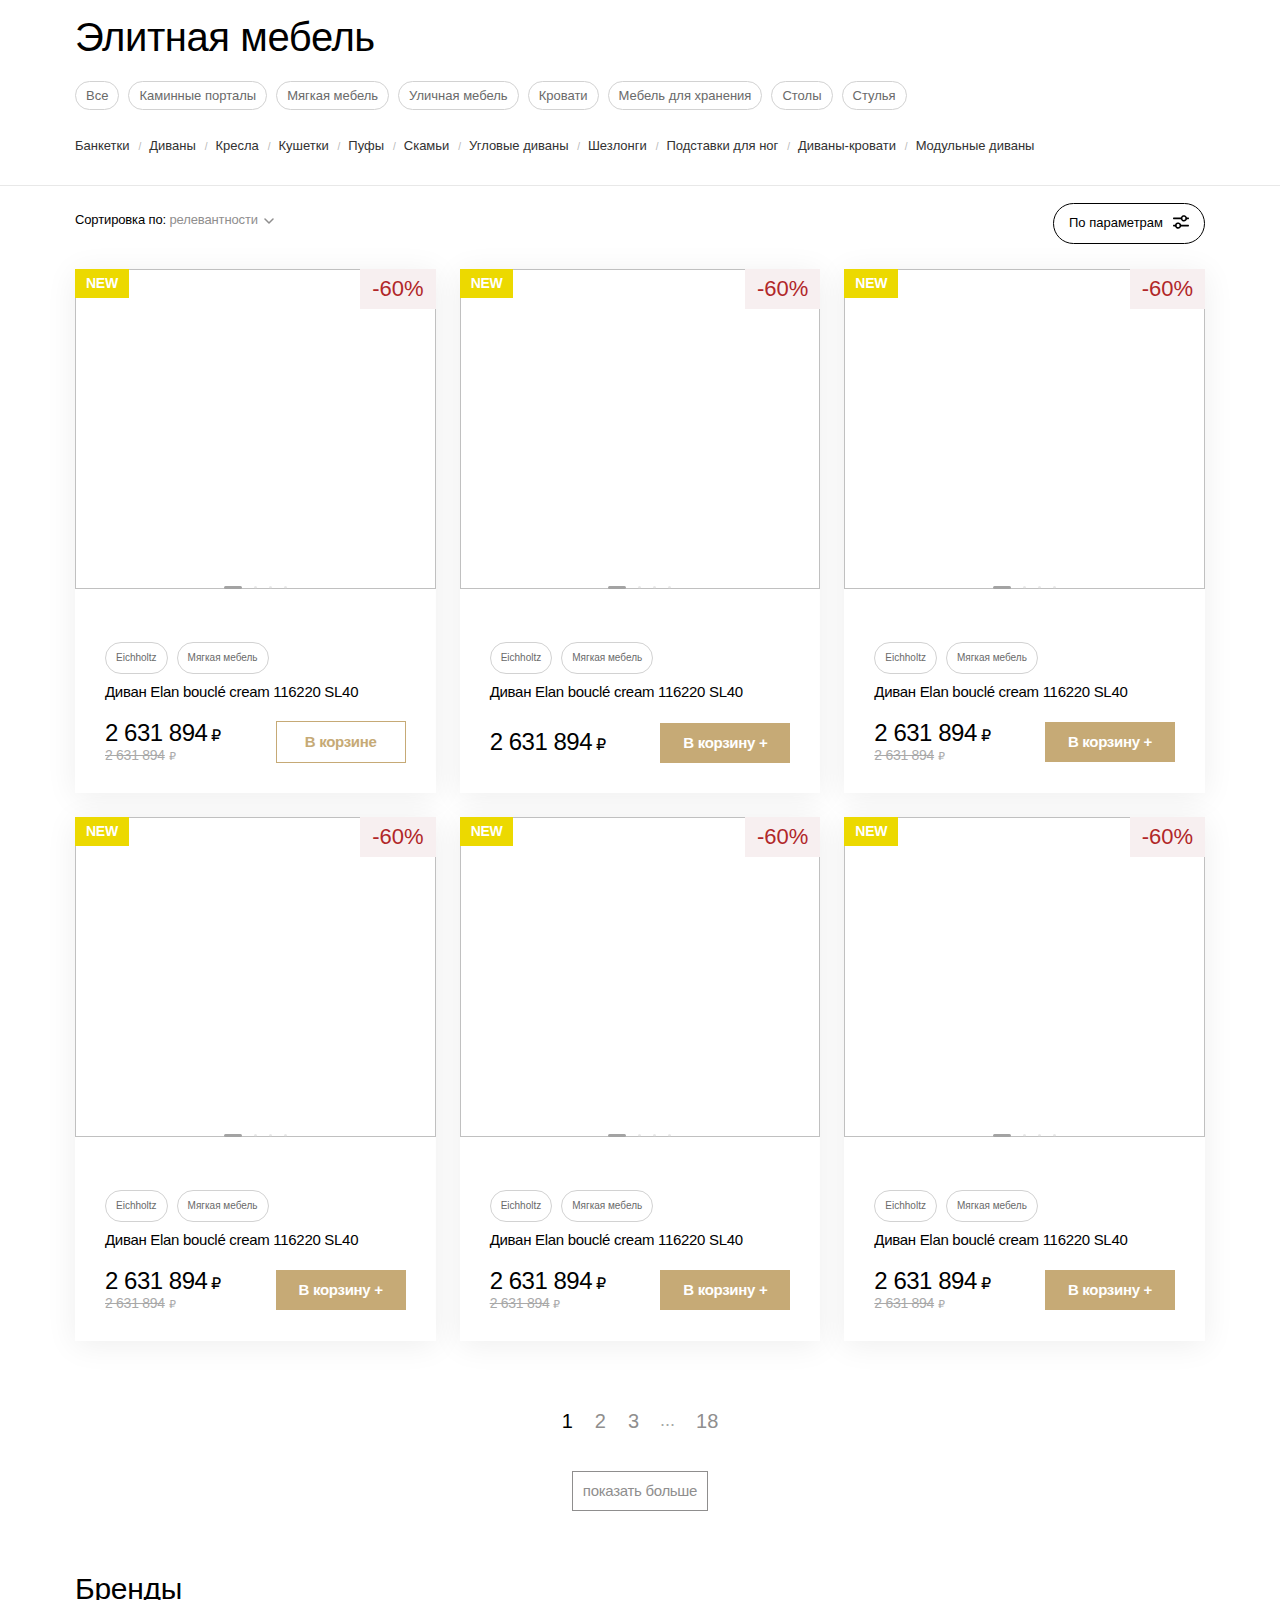
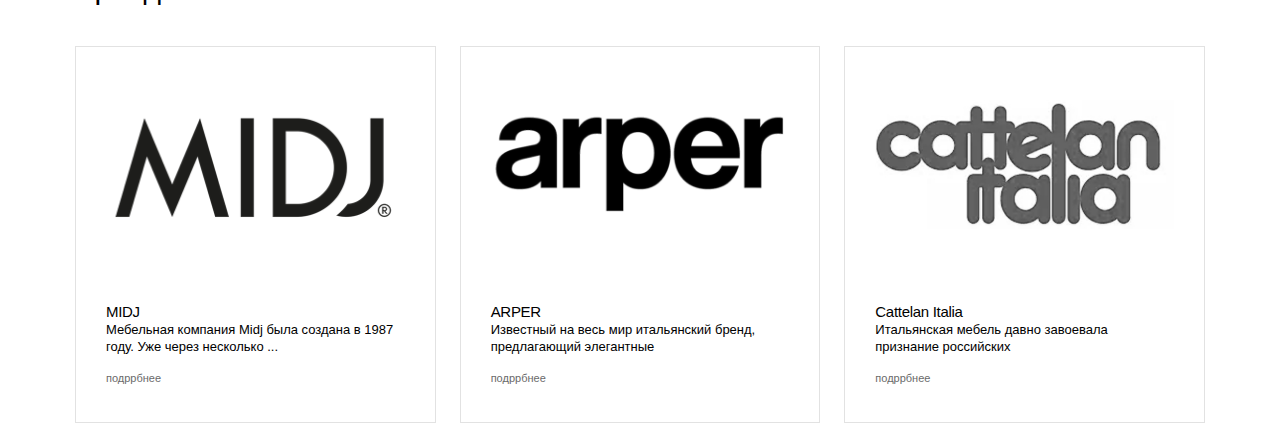
==== catalog-inner.html @ 53ac5122 "fix" ====
<!DOCTYPE html>
<html lang="en">
<head>
	<meta charset="UTF-8">
	<meta name="viewport" content="width=device-width, initial-scale=1.0">
	<title>Product Card</title>
	<link rel="stylesheet" href="realCatalog.css">
	<link rel="stylesheet" href="./components/product-grid/product-grid.css">
	<link rel="stylesheet" href="./components/product-card/product-card.css">
	<link rel="stylesheet" href="./components/banner-stock/banner-stock.css">
	<link rel="stylesheet" href="./components/catalog-list/catalog-list.css">
	<link rel="stylesheet" href="./components/banner-kitchen/banner-kitchen.css">
	<link rel="stylesheet" href="./components/pagenavigation/pagenavigation.css">
	<link rel="stylesheet" href="./components/brands/brands.css">
	<link rel="stylesheet" href="./components/search.title/main/style.css">
</head>
<body>
	<div class="wrapper">
		<div class="container">


			<div class="products-wrap">
				<div class="products-wrap__filter">
					<div class="products-wrap__filter-overlay"></div>
					<div class="products-wrap__filter-popup">
						<button class="products-wrap__filter-close" type="button">
							<svg>
								<use href="img/sprite.svg#close"></use>
							</svg>
						</button>
						<div class="bx-sidebar-block">
							<div class="bx-filter bx-blue ">
								<div class="bx-filter-section container-fluid">
									<div class="row">
										<div class="col-lg-12 bx-filter-title">Подбор параметров</div>
										
									</div>
									<form name="_form" action="/test_catalog/zerkala/" method="get" class="smartfilter">
										<div class="row">
											<div class="col-lg-12 bx-filter-parameters-box bx-active">
												<span class="bx-filter-container-modef"></span>
												<div class="bx-filter-parameters-box-title"
													onclick="smartFilter.hideFilterProps(this)"><span>Базовая цена <i
															data-role="prop_angle" class="fa fa-angle-down"></i></span>
												</div>
												<div class="bx-filter-block" data-role="bx_filter_block">
													<div class="row bx-filter-parameters-box-container">
														<div
															class="col-xs-6 bx-filter-parameters-box-container-block bx-left">
															<i class="bx-ft-sub">От</i>
															<div class="bx-filter-input-container">
																<input class="min-price" type="text"
																	name="seoFilter_P1_MIN" id="seoFilter_P1_MIN"
																	value="" placeholder=" " size="5"
																	onkeyup="smartFilter.keyup(this)" />
															</div>
														</div>
														<div
															class="col-xs-6 bx-filter-parameters-box-container-block bx-right">
															<i class="bx-ft-sub">До</i>
															<div class="bx-filter-input-container">
																<input class="max-price" type="text"
																	name="seoFilter_P1_MAX" id="seoFilter_P1_MAX"
																	value="" size="5" placeholder=" "
																	onkeyup="smartFilter.keyup(this)" />
															</div>
														</div>

														<div
															class="col-xs-10 col-xs-offset-1 bx-ui-slider-track-container">
															<div class="bx-ui-slider-track"
																id="drag_track_c4ca4238a0b923820dcc509a6f75849b">
																<div class="bx-ui-slider-part p1"><span>0</span></div>
																<div class="bx-ui-slider-part p2"><span>157
																		586.25</span></div>
																<div class="bx-ui-slider-part p3"><span>315
																		172.50</span></div>
																<div class="bx-ui-slider-part p4"><span>472
																		758.75</span></div>
																<div class="bx-ui-slider-part p5"><span>630 345</span>
																</div>

																<div class="bx-ui-slider-pricebar-vd"
																	style="left: 0;right: 0;"
																	id="colorUnavailableActive_c4ca4238a0b923820dcc509a6f75849b">
																</div>
																<div class="bx-ui-slider-pricebar-vn"
																	style="left: 0;right: 0;"
																	id="colorAvailableInactive_c4ca4238a0b923820dcc509a6f75849b">
																</div>
																<div class="bx-ui-slider-pricebar-v"
																	style="left: 0;right: 0;"
																	id="colorAvailableActive_c4ca4238a0b923820dcc509a6f75849b">
																</div>
																<div class="bx-ui-slider-range"
																	id="drag_tracker_c4ca4238a0b923820dcc509a6f75849b"
																	style="left: 0%; right: 0%;">
																	<a class="bx-ui-slider-handle left" style="left:0;"
																		href="javascript:void(0)"
																		id="left_slider_c4ca4238a0b923820dcc509a6f75849b"></a>
																	<a class="bx-ui-slider-handle right"
																		style="right:0;" href="javascript:void(0)"
																		id="right_slider_c4ca4238a0b923820dcc509a6f75849b"></a>
																</div>
															</div>
														</div>
													</div>
												</div>
											</div>
											<div class="col-lg-12 bx-filter-parameters-box bx-active">
												<span class="bx-filter-container-modef"></span>
												<div class="bx-filter-parameters-box-title"
													onclick="smartFilter.hideFilterProps(this)">
													<span class="bx-filter-parameters-box-hint">Бренд <i
															data-role="prop_angle" class="fa fa-angle-up"></i>
													</span>
												</div>

												<div class="bx-filter-block" data-role="bx_filter_block">
													<div class="row bx-filter-parameters-box-container">
														<div class="col-xs-12">
															<div class="checkbox">
																<label data-role="label_seoFilter_235_3485451620"
																	class="bx-filter-param-label "
																	for="seoFilter_235_3485451620">
																	<span class="bx-filter-input-checkbox">
																		<input type="checkbox" value="Y"
																			name="seoFilter_235_3485451620"
																			id="seoFilter_235_3485451620"
																			onclick="smartFilter.click(this)" />
																		<span class="bx-filter-param-text"
																			title="Eichholtz">Eichholtz&nbsp;(<span
																				data-role="count_seoFilter_235_3485451620">315</span>)</span>
																	</span>
																</label>
															</div>
															<div class="checkbox">
																<label data-role="label_seoFilter_235_3303244377"
																	class="bx-filter-param-label "
																	for="seoFilter_235_3303244377">
																	<span class="bx-filter-input-checkbox">
																		<input type="checkbox" value="Y"
																			name="seoFilter_235_3303244377"
																			id="seoFilter_235_3303244377"
																			onclick="smartFilter.click(this)" />
																		<span class="bx-filter-param-text"
																			title="Porada">Porada&nbsp;(<span
																				data-role="count_seoFilter_235_3303244377">16</span>)</span>
																	</span>
																</label>
															</div>
															<div class="checkbox">
																<label data-role="label_seoFilter_235_481758590"
																	class="bx-filter-param-label "
																	for="seoFilter_235_481758590">
																	<span class="bx-filter-input-checkbox">
																		<input type="checkbox" value="Y"
																			name="seoFilter_235_481758590"
																			id="seoFilter_235_481758590"
																			onclick="smartFilter.click(this)" />
																		<span class="bx-filter-param-text"
																			title="Zuiver">Zuiver&nbsp;(<span
																				data-role="count_seoFilter_235_481758590">6</span>)</span>
																	</span>
																</label>
															</div>
															<div class="checkbox">
																<label data-role="label_seoFilter_235_158553794"
																	class="bx-filter-param-label "
																	for="seoFilter_235_158553794">
																	<span class="bx-filter-input-checkbox">
																		<input type="checkbox" value="Y"
																			name="seoFilter_235_158553794"
																			id="seoFilter_235_158553794"
																			onclick="smartFilter.click(this)" />
																		<span class="bx-filter-param-text"
																			title="Riviera Maison">Riviera
																			Maison&nbsp;(<span
																				data-role="count_seoFilter_235_158553794">32</span>)</span>
																	</span>
																</label>
															</div>
															<div class="checkbox">
																<label data-role="label_seoFilter_235_1400526515"
																	class="bx-filter-param-label "
																	for="seoFilter_235_1400526515">
																	<span class="bx-filter-input-checkbox">
																		<input type="checkbox" value="Y"
																			name="seoFilter_235_1400526515"
																			id="seoFilter_235_1400526515"
																			onclick="smartFilter.click(this)" />
																		<span class="bx-filter-param-text"
																			title="Bolzan Letti">Bolzan
																			Letti&nbsp;(<span
																				data-role="count_seoFilter_235_1400526515">1</span>)</span>
																	</span>
																</label>
															</div>
															<div class="checkbox">
																<label data-role="label_seoFilter_235_1885437946"
																	class="bx-filter-param-label "
																	for="seoFilter_235_1885437946">
																	<span class="bx-filter-input-checkbox">
																		<input type="checkbox" value="Y"
																			name="seoFilter_235_1885437946"
																			id="seoFilter_235_1885437946"
																			onclick="smartFilter.click(this)" />
																		<span class="bx-filter-param-text"
																			title="Casamilano">Casamilano&nbsp;(<span
																				data-role="count_seoFilter_235_1885437946">7</span>)</span>
																	</span>
																</label>
															</div>
															<div class="checkbox">
																<label data-role="label_seoFilter_235_2798518442"
																	class="bx-filter-param-label "
																	for="seoFilter_235_2798518442">
																	<span class="bx-filter-input-checkbox">
																		<input type="checkbox" value="Y"
																			name="seoFilter_235_2798518442"
																			id="seoFilter_235_2798518442"
																			onclick="smartFilter.click(this)" />
																		<span class="bx-filter-param-text"
																			title="Dutchbone">Dutchbone&nbsp;(<span
																				data-role="count_seoFilter_235_2798518442">17</span>)</span>
																	</span>
																</label>
															</div>
															<div class="checkbox">
																<label data-role="label_seoFilter_235_2272538519"
																	class="bx-filter-param-label "
																	for="seoFilter_235_2272538519">
																	<span class="bx-filter-input-checkbox">
																		<input type="checkbox" value="Y"
																			name="seoFilter_235_2272538519"
																			id="seoFilter_235_2272538519"
																			onclick="smartFilter.click(this)" />
																		<span class="bx-filter-param-text"
																			title="Capital">Capital&nbsp;(<span
																				data-role="count_seoFilter_235_2272538519">10</span>)</span>
																	</span>
																</label>
															</div>
															<div class="checkbox">
																<label data-role="label_seoFilter_235_2619973775"
																	class="bx-filter-param-label "
																	for="seoFilter_235_2619973775">
																	<span class="bx-filter-input-checkbox">
																		<input type="checkbox" value="Y"
																			name="seoFilter_235_2619973775"
																			id="seoFilter_235_2619973775"
																			onclick="smartFilter.click(this)" />
																		<span class="bx-filter-param-text"
																			title="Arteriors Home">Arteriors
																			Home&nbsp;(<span
																				data-role="count_seoFilter_235_2619973775">53</span>)</span>
																	</span>
																</label>
															</div>
															<div class="checkbox">
																<label data-role="label_seoFilter_235_2722915834"
																	class="bx-filter-param-label "
																	for="seoFilter_235_2722915834">
																	<span class="bx-filter-input-checkbox">
																		<input type="checkbox" value="Y"
																			name="seoFilter_235_2722915834"
																			id="seoFilter_235_2722915834"
																			onclick="smartFilter.click(this)" />
																		<span class="bx-filter-param-text"
																			title="Provasi">Provasi&nbsp;(<span
																				data-role="count_seoFilter_235_2722915834">13</span>)</span>
																	</span>
																</label>
															</div>
															<div class="checkbox">
																<label data-role="label_seoFilter_235_3018109647"
																	class="bx-filter-param-label "
																	for="seoFilter_235_3018109647">
																	<span class="bx-filter-input-checkbox">
																		<input type="checkbox" value="Y"
																			name="seoFilter_235_3018109647"
																			id="seoFilter_235_3018109647"
																			onclick="smartFilter.click(this)" />
																		<span class="bx-filter-param-text"
																			title="Poltrona Frau">Poltrona
																			Frau&nbsp;(<span
																				data-role="count_seoFilter_235_3018109647">2</span>)</span>
																	</span>
																</label>
															</div>
															<div class="checkbox">
																<label data-role="label_seoFilter_235_603396625"
																	class="bx-filter-param-label "
																	for="seoFilter_235_603396625">
																	<span class="bx-filter-input-checkbox">
																		<input type="checkbox" value="Y"
																			name="seoFilter_235_603396625"
																			id="seoFilter_235_603396625"
																			onclick="smartFilter.click(this)" />
																		<span class="bx-filter-param-text"
																			title="Busnelli Adamo">Busnelli
																			Adamo&nbsp;(<span
																				data-role="count_seoFilter_235_603396625">2</span>)</span>
																	</span>
																</label>
															</div>
															<div class="checkbox">
																<label data-role="label_seoFilter_235_3307780506"
																	class="bx-filter-param-label "
																	for="seoFilter_235_3307780506">
																	<span class="bx-filter-input-checkbox">
																		<input type="checkbox" value="Y"
																			name="seoFilter_235_3307780506"
																			id="seoFilter_235_3307780506"
																			onclick="smartFilter.click(this)" />
																		<span class="bx-filter-param-text"
																			title="Chelini">Chelini&nbsp;(<span
																				data-role="count_seoFilter_235_3307780506">62</span>)</span>
																	</span>
																</label>
															</div>
															<div class="checkbox">
																<label data-role="label_seoFilter_235_2852047646"
																	class="bx-filter-param-label "
																	for="seoFilter_235_2852047646">
																	<span class="bx-filter-input-checkbox">
																		<input type="checkbox" value="Y"
																			name="seoFilter_235_2852047646"
																			id="seoFilter_235_2852047646"
																			onclick="smartFilter.click(this)" />
																		<span class="bx-filter-param-text"
																			title="White Label Living">White Label
																			Living&nbsp;(<span
																				data-role="count_seoFilter_235_2852047646">15</span>)</span>
																	</span>
																</label>
															</div>
															<div class="checkbox">
																<label data-role="label_seoFilter_235_2092832007"
																	class="bx-filter-param-label "
																	for="seoFilter_235_2092832007">
																	<span class="bx-filter-input-checkbox">
																		<input type="checkbox" value="Y"
																			name="seoFilter_235_2092832007"
																			id="seoFilter_235_2092832007"
																			onclick="smartFilter.click(this)" />
																		<span class="bx-filter-param-text"
																			title="Francesco Molon">Francesco
																			Molon&nbsp;(<span
																				data-role="count_seoFilter_235_2092832007">1</span>)</span>
																	</span>
																</label>
															</div>
															<div class="checkbox">
																<label data-role="label_seoFilter_235_1041001171"
																	class="bx-filter-param-label "
																	for="seoFilter_235_1041001171">
																	<span class="bx-filter-input-checkbox">
																		<input type="checkbox" value="Y"
																			name="seoFilter_235_1041001171"
																			id="seoFilter_235_1041001171"
																			onclick="smartFilter.click(this)" />
																		<span class="bx-filter-param-text"
																			title="Morelato">Morelato&nbsp;(<span
																				data-role="count_seoFilter_235_1041001171">7</span>)</span>
																	</span>
																</label>
															</div>
															<div class="checkbox">
																<label data-role="label_seoFilter_235_1142315663"
																	class="bx-filter-param-label "
																	for="seoFilter_235_1142315663">
																	<span class="bx-filter-input-checkbox">
																		<input type="checkbox" value="Y"
																			name="seoFilter_235_1142315663"
																			id="seoFilter_235_1142315663"
																			onclick="smartFilter.click(this)" />
																		<span class="bx-filter-param-text"
																			title="Paoletti">Paoletti&nbsp;(<span
																				data-role="count_seoFilter_235_1142315663">6</span>)</span>
																	</span>
																</label>
															</div>
															<div class="checkbox">
																<label data-role="label_seoFilter_235_759686916"
																	class="bx-filter-param-label "
																	for="seoFilter_235_759686916">
																	<span class="bx-filter-input-checkbox">
																		<input type="checkbox" value="Y"
																			name="seoFilter_235_759686916"
																			id="seoFilter_235_759686916"
																			onclick="smartFilter.click(this)" />
																		<span class="bx-filter-param-text"
																			title="Vanguard">Vanguard&nbsp;(<span
																				data-role="count_seoFilter_235_759686916">4</span>)</span>
																	</span>
																</label>
															</div>
															<div class="checkbox">
																<label data-role="label_seoFilter_235_655842194"
																	class="bx-filter-param-label "
																	for="seoFilter_235_655842194">
																	<span class="bx-filter-input-checkbox">
																		<input type="checkbox" value="Y"
																			name="seoFilter_235_655842194"
																			id="seoFilter_235_655842194"
																			onclick="smartFilter.click(this)" />
																		<span class="bx-filter-param-text"
																			title="Modenese Gastone">Modenese
																			Gastone&nbsp;(<span
																				data-role="count_seoFilter_235_655842194">4</span>)</span>
																	</span>
																</label>
															</div>
															<div class="checkbox">
																<label data-role="label_seoFilter_235_749073782"
																	class="bx-filter-param-label "
																	for="seoFilter_235_749073782">
																	<span class="bx-filter-input-checkbox">
																		<input type="checkbox" value="Y"
																			name="seoFilter_235_749073782"
																			id="seoFilter_235_749073782"
																			onclick="smartFilter.click(this)" />
																		<span class="bx-filter-param-text"
																			title="Luciano Zonta">Luciano
																			Zonta&nbsp;(<span
																				data-role="count_seoFilter_235_749073782">2</span>)</span>
																	</span>
																</label>
															</div>
															<div class="checkbox">
																<label data-role="label_seoFilter_235_1673796596"
																	class="bx-filter-param-label "
																	for="seoFilter_235_1673796596">
																	<span class="bx-filter-input-checkbox">
																		<input type="checkbox" value="Y"
																			name="seoFilter_235_1673796596"
																			id="seoFilter_235_1673796596"
																			onclick="smartFilter.click(this)" />
																		<span class="bx-filter-param-text"
																			title="Spini">Spini&nbsp;(<span
																				data-role="count_seoFilter_235_1673796596">39</span>)</span>
																	</span>
																</label>
															</div>
															<div class="checkbox">
																<label data-role="label_seoFilter_235_3505185318"
																	class="bx-filter-param-label "
																	for="seoFilter_235_3505185318">
																	<span class="bx-filter-input-checkbox">
																		<input type="checkbox" value="Y"
																			name="seoFilter_235_3505185318"
																			id="seoFilter_235_3505185318"
																			onclick="smartFilter.click(this)" />
																		<span class="bx-filter-param-text"
																			title="Gallo">Gallo&nbsp;(<span
																				data-role="count_seoFilter_235_3505185318">1</span>)</span>
																	</span>
																</label>
															</div>
															<div class="checkbox">
																<label data-role="label_seoFilter_235_4272461619"
																	class="bx-filter-param-label "
																	for="seoFilter_235_4272461619">
																	<span class="bx-filter-input-checkbox">
																		<input type="checkbox" value="Y"
																			name="seoFilter_235_4272461619"
																			id="seoFilter_235_4272461619"
																			onclick="smartFilter.click(this)" />
																		<span class="bx-filter-param-text"
																			title="Carpanelli">Carpanelli&nbsp;(<span
																				data-role="count_seoFilter_235_4272461619">2</span>)</span>
																	</span>
																</label>
															</div>
															<div class="checkbox">
																<label data-role="label_seoFilter_235_2567101135"
																	class="bx-filter-param-label "
																	for="seoFilter_235_2567101135">
																	<span class="bx-filter-input-checkbox">
																		<input type="checkbox" value="Y"
																			name="seoFilter_235_2567101135"
																			id="seoFilter_235_2567101135"
																			onclick="smartFilter.click(this)" />
																		<span class="bx-filter-param-text"
																			title="Cassina">Cassina&nbsp;(<span
																				data-role="count_seoFilter_235_2567101135">4</span>)</span>
																	</span>
																</label>
															</div>
															<div class="checkbox">
																<label data-role="label_seoFilter_235_3429899368"
																	class="bx-filter-param-label "
																	for="seoFilter_235_3429899368">
																	<span class="bx-filter-input-checkbox">
																		<input type="checkbox" value="Y"
																			name="seoFilter_235_3429899368"
																			id="seoFilter_235_3429899368"
																			onclick="smartFilter.click(this)" />
																		<span class="bx-filter-param-text"
																			title="Malerba">Malerba&nbsp;(<span
																				data-role="count_seoFilter_235_3429899368">5</span>)</span>
																	</span>
																</label>
															</div>
															<div class="checkbox">
																<label data-role="label_seoFilter_235_1395743697"
																	class="bx-filter-param-label "
																	for="seoFilter_235_1395743697">
																	<span class="bx-filter-input-checkbox">
																		<input type="checkbox" value="Y"
																			name="seoFilter_235_1395743697"
																			id="seoFilter_235_1395743697"
																			onclick="smartFilter.click(this)" />
																		<span class="bx-filter-param-text"
																			title="Potocco">Potocco&nbsp;(<span
																				data-role="count_seoFilter_235_1395743697">2</span>)</span>
																	</span>
																</label>
															</div>
															<div class="checkbox">
																<label data-role="label_seoFilter_235_3427820589"
																	class="bx-filter-param-label "
																	for="seoFilter_235_3427820589">
																	<span class="bx-filter-input-checkbox">
																		<input type="checkbox" value="Y"
																			name="seoFilter_235_3427820589"
																			id="seoFilter_235_3427820589"
																			onclick="smartFilter.click(this)" />
																		<span class="bx-filter-param-text"
																			title="Reflex">Reflex&nbsp;(<span
																				data-role="count_seoFilter_235_3427820589">2</span>)</span>
																	</span>
																</label>
															</div>
															<div class="checkbox">
																<label data-role="label_seoFilter_235_1031925577"
																	class="bx-filter-param-label "
																	for="seoFilter_235_1031925577">
																	<span class="bx-filter-input-checkbox">
																		<input type="checkbox" value="Y"
																			name="seoFilter_235_1031925577"
																			id="seoFilter_235_1031925577"
																			onclick="smartFilter.click(this)" />
																		<span class="bx-filter-param-text"
																			title="Brunello">Brunello&nbsp;(<span
																				data-role="count_seoFilter_235_1031925577">16</span>)</span>
																	</span>
																</label>
															</div>
															<div class="checkbox">
																<label data-role="label_seoFilter_235_2142637155"
																	class="bx-filter-param-label "
																	for="seoFilter_235_2142637155">
																	<span class="bx-filter-input-checkbox">
																		<input type="checkbox" value="Y"
																			name="seoFilter_235_2142637155"
																			id="seoFilter_235_2142637155"
																			onclick="smartFilter.click(this)" />
																		<span class="bx-filter-param-text"
																			title="Vaughan">Vaughan&nbsp;(<span
																				data-role="count_seoFilter_235_2142637155">2</span>)</span>
																	</span>
																</label>
															</div>
															<div class="checkbox">
																<label data-role="label_seoFilter_235_746949939"
																	class="bx-filter-param-label "
																	for="seoFilter_235_746949939">
																	<span class="bx-filter-input-checkbox">
																		<input type="checkbox" value="Y"
																			name="seoFilter_235_746949939"
																			id="seoFilter_235_746949939"
																			onclick="smartFilter.click(this)" />
																		<span class="bx-filter-param-text"
																			title="Riva Mobili D Arte">Riva Mobili D
																			Arte&nbsp;(<span
																				data-role="count_seoFilter_235_746949939">5</span>)</span>
																	</span>
																</label>
															</div>
															<div class="checkbox">
																<label data-role="label_seoFilter_235_3903472759"
																	class="bx-filter-param-label "
																	for="seoFilter_235_3903472759">
																	<span class="bx-filter-input-checkbox">
																		<input type="checkbox" value="Y"
																			name="seoFilter_235_3903472759"
																			id="seoFilter_235_3903472759"
																			onclick="smartFilter.click(this)" />
																		<span class="bx-filter-param-text"
																			title="Ezio Bellotti">Ezio
																			Bellotti&nbsp;(<span
																				data-role="count_seoFilter_235_3903472759">1</span>)</span>
																	</span>
																</label>
															</div>
															<div class="checkbox">
																<label data-role="label_seoFilter_235_4194556882"
																	class="bx-filter-param-label "
																	for="seoFilter_235_4194556882">
																	<span class="bx-filter-input-checkbox">
																		<input type="checkbox" value="Y"
																			name="seoFilter_235_4194556882"
																			id="seoFilter_235_4194556882"
																			onclick="smartFilter.click(this)" />
																		<span class="bx-filter-param-text"
																			title="Daniela Lucato">Daniela
																			Lucato&nbsp;(<span
																				data-role="count_seoFilter_235_4194556882">1</span>)</span>
																	</span>
																</label>
															</div>
															<div class="checkbox">
																<label data-role="label_seoFilter_235_1017396563"
																	class="bx-filter-param-label "
																	for="seoFilter_235_1017396563">
																	<span class="bx-filter-input-checkbox">
																		<input type="checkbox" value="Y"
																			name="seoFilter_235_1017396563"
																			id="seoFilter_235_1017396563"
																			onclick="smartFilter.click(this)" />
																		<span class="bx-filter-param-text"
																			title="Adonis Pauli">Adonis
																			Pauli&nbsp;(<span
																				data-role="count_seoFilter_235_1017396563">47</span>)</span>
																	</span>
																</label>
															</div>
															<div class="checkbox">
																<label data-role="label_seoFilter_235_1317566341"
																	class="bx-filter-param-label "
																	for="seoFilter_235_1317566341">
																	<span class="bx-filter-input-checkbox">
																		<input type="checkbox" value="Y"
																			name="seoFilter_235_1317566341"
																			id="seoFilter_235_1317566341"
																			onclick="smartFilter.click(this)" />
																		<span class="bx-filter-param-text"
																			title="Giorgio Collection">Giorgio
																			Collection&nbsp;(<span
																				data-role="count_seoFilter_235_1317566341">37</span>)</span>
																	</span>
																</label>
															</div>
															<div class="checkbox">
																<label data-role="label_seoFilter_235_2615726553"
																	class="bx-filter-param-label "
																	for="seoFilter_235_2615726553">
																	<span class="bx-filter-input-checkbox">
																		<input type="checkbox" value="Y"
																			name="seoFilter_235_2615726553"
																			id="seoFilter_235_2615726553"
																			onclick="smartFilter.click(this)" />
																		<span class="bx-filter-param-text"
																			title="Mobilidea">Mobilidea&nbsp;(<span
																				data-role="count_seoFilter_235_2615726553">1</span>)</span>
																	</span>
																</label>
															</div>
															<div class="checkbox">
																<label data-role="label_seoFilter_235_2167760992"
																	class="bx-filter-param-label "
																	for="seoFilter_235_2167760992">
																	<span class="bx-filter-input-checkbox">
																		<input type="checkbox" value="Y"
																			name="seoFilter_235_2167760992"
																			id="seoFilter_235_2167760992"
																			onclick="smartFilter.click(this)" />
																		<span class="bx-filter-param-text"
																			title="OAK">OAK&nbsp;(<span
																				data-role="count_seoFilter_235_2167760992">4</span>)</span>
																	</span>
																</label>
															</div>
															<div class="checkbox">
																<label data-role="label_seoFilter_235_3667666677"
																	class="bx-filter-param-label "
																	for="seoFilter_235_3667666677">
																	<span class="bx-filter-input-checkbox">
																		<input type="checkbox" value="Y"
																			name="seoFilter_235_3667666677"
																			id="seoFilter_235_3667666677"
																			onclick="smartFilter.click(this)" />
																		<span class="bx-filter-param-text"
																			title="Fiam">Fiam&nbsp;(<span
																				data-role="count_seoFilter_235_3667666677">10</span>)</span>
																	</span>
																</label>
															</div>
															<div class="checkbox">
																<label data-role="label_seoFilter_235_950703369"
																	class="bx-filter-param-label "
																	for="seoFilter_235_950703369">
																	<span class="bx-filter-input-checkbox">
																		<input type="checkbox" value="Y"
																			name="seoFilter_235_950703369"
																			id="seoFilter_235_950703369"
																			onclick="smartFilter.click(this)" />
																		<span class="bx-filter-param-text"
																			title="Driade">Driade&nbsp;(<span
																				data-role="count_seoFilter_235_950703369">7</span>)</span>
																	</span>
																</label>
															</div>
															<div class="checkbox">
																<label data-role="label_seoFilter_235_3549400677"
																	class="bx-filter-param-label "
																	for="seoFilter_235_3549400677">
																	<span class="bx-filter-input-checkbox">
																		<input type="checkbox" value="Y"
																			name="seoFilter_235_3549400677"
																			id="seoFilter_235_3549400677"
																			onclick="smartFilter.click(this)" />
																		<span class="bx-filter-param-text"
																			title="Bruno Zampa">Bruno Zampa&nbsp;(<span
																				data-role="count_seoFilter_235_3549400677">4</span>)</span>
																	</span>
																</label>
															</div>
															<div class="checkbox">
																<label data-role="label_seoFilter_235_1257089784"
																	class="bx-filter-param-label "
																	for="seoFilter_235_1257089784">
																	<span class="bx-filter-input-checkbox">
																		<input type="checkbox" value="Y"
																			name="seoFilter_235_1257089784"
																			id="seoFilter_235_1257089784"
																			onclick="smartFilter.click(this)" />
																		<span class="bx-filter-param-text"
																			title="Tura">Tura&nbsp;(<span
																				data-role="count_seoFilter_235_1257089784">1</span>)</span>
																	</span>
																</label>
															</div>
															<div class="checkbox">
																<label data-role="label_seoFilter_235_772645622"
																	class="bx-filter-param-label "
																	for="seoFilter_235_772645622">
																	<span class="bx-filter-input-checkbox">
																		<input type="checkbox" value="Y"
																			name="seoFilter_235_772645622"
																			id="seoFilter_235_772645622"
																			onclick="smartFilter.click(this)" />
																		<span class="bx-filter-param-text"
																			title="Atmosphera">Atmosphera&nbsp;(<span
																				data-role="count_seoFilter_235_772645622">2</span>)</span>
																	</span>
																</label>
															</div>
															<div class="checkbox">
																<label data-role="label_seoFilter_235_3613826578"
																	class="bx-filter-param-label "
																	for="seoFilter_235_3613826578">
																	<span class="bx-filter-input-checkbox">
																		<input type="checkbox" value="Y"
																			name="seoFilter_235_3613826578"
																			id="seoFilter_235_3613826578"
																			onclick="smartFilter.click(this)" />
																		<span class="bx-filter-param-text"
																			title="Halley">Halley&nbsp;(<span
																				data-role="count_seoFilter_235_3613826578">3</span>)</span>
																	</span>
																</label>
															</div>
															<div class="checkbox">
																<label data-role="label_seoFilter_235_3963835392"
																	class="bx-filter-param-label "
																	for="seoFilter_235_3963835392">
																	<span class="bx-filter-input-checkbox">
																		<input type="checkbox" value="Y"
																			name="seoFilter_235_3963835392"
																			id="seoFilter_235_3963835392"
																			onclick="smartFilter.click(this)" />
																		<span class="bx-filter-param-text"
																			title="Asnaghi Leonardo">Asnaghi
																			Leonardo&nbsp;(<span
																				data-role="count_seoFilter_235_3963835392">3</span>)</span>
																	</span>
																</label>
															</div>
															<div class="checkbox">
																<label data-role="label_seoFilter_235_2604950678"
																	class="bx-filter-param-label "
																	for="seoFilter_235_2604950678">
																	<span class="bx-filter-input-checkbox">
																		<input type="checkbox" value="Y"
																			name="seoFilter_235_2604950678"
																			id="seoFilter_235_2604950678"
																			onclick="smartFilter.click(this)" />
																		<span class="bx-filter-param-text"
																			title="Asiatides">Asiatides&nbsp;(<span
																				data-role="count_seoFilter_235_2604950678">12</span>)</span>
																	</span>
																</label>
															</div>
															<div class="checkbox">
																<label data-role="label_seoFilter_235_3358964048"
																	class="bx-filter-param-label "
																	for="seoFilter_235_3358964048">
																	<span class="bx-filter-input-checkbox">
																		<input type="checkbox" value="Y"
																			name="seoFilter_235_3358964048"
																			id="seoFilter_235_3358964048"
																			onclick="smartFilter.click(this)" />
																		<span class="bx-filter-param-text"
																			title="Dialma Brown">Dialma
																			Brown&nbsp;(<span
																				data-role="count_seoFilter_235_3358964048">25</span>)</span>
																	</span>
																</label>
															</div>
															<div class="checkbox">
																<label data-role="label_seoFilter_235_3824550730"
																	class="bx-filter-param-label "
																	for="seoFilter_235_3824550730">
																	<span class="bx-filter-input-checkbox">
																		<input type="checkbox" value="Y"
																			name="seoFilter_235_3824550730"
																			id="seoFilter_235_3824550730"
																			onclick="smartFilter.click(this)" />
																		<span class="bx-filter-param-text"
																			title="Ipe Cavalli">Ipe Cavalli&nbsp;(<span
																				data-role="count_seoFilter_235_3824550730">7</span>)</span>
																	</span>
																</label>
															</div>
															<div class="checkbox">
																<label data-role="label_seoFilter_235_126396085"
																	class="bx-filter-param-label "
																	for="seoFilter_235_126396085">
																	<span class="bx-filter-input-checkbox">
																		<input type="checkbox" value="Y"
																			name="seoFilter_235_126396085"
																			id="seoFilter_235_126396085"
																			onclick="smartFilter.click(this)" />
																		<span class="bx-filter-param-text"
																			title="Lago">Lago&nbsp;(<span
																				data-role="count_seoFilter_235_126396085">5</span>)</span>
																	</span>
																</label>
															</div>
															<div class="checkbox">
																<label data-role="label_seoFilter_235_2047982377"
																	class="bx-filter-param-label "
																	for="seoFilter_235_2047982377">
																	<span class="bx-filter-input-checkbox">
																		<input type="checkbox" value="Y"
																			name="seoFilter_235_2047982377"
																			id="seoFilter_235_2047982377"
																			onclick="smartFilter.click(this)" />
																		<span class="bx-filter-param-text"
																			title="Costantini Pietro">Costantini
																			Pietro&nbsp;(<span
																				data-role="count_seoFilter_235_2047982377">4</span>)</span>
																	</span>
																</label>
															</div>
															<div class="checkbox">
																<label data-role="label_seoFilter_235_1171534008"
																	class="bx-filter-param-label "
																	for="seoFilter_235_1171534008">
																	<span class="bx-filter-input-checkbox">
																		<input type="checkbox" value="Y"
																			name="seoFilter_235_1171534008"
																			id="seoFilter_235_1171534008"
																			onclick="smartFilter.click(this)" />
																		<span class="bx-filter-param-text"
																			title="Lorigine">Lorigine&nbsp;(<span
																				data-role="count_seoFilter_235_1171534008">1</span>)</span>
																	</span>
																</label>
															</div>
															<div class="checkbox">
																<label data-role="label_seoFilter_235_3759207415"
																	class="bx-filter-param-label "
																	for="seoFilter_235_3759207415">
																	<span class="bx-filter-input-checkbox">
																		<input type="checkbox" value="Y"
																			name="seoFilter_235_3759207415"
																			id="seoFilter_235_3759207415"
																			onclick="smartFilter.click(this)" />
																		<span class="bx-filter-param-text"
																			title="ROYAL BOTANIA">ROYAL
																			BOTANIA&nbsp;(<span
																				data-role="count_seoFilter_235_3759207415">2</span>)</span>
																	</span>
																</label>
															</div>
															<div class="checkbox">
																<label data-role="label_seoFilter_235_2984837620"
																	class="bx-filter-param-label "
																	for="seoFilter_235_2984837620">
																	<span class="bx-filter-input-checkbox">
																		<input type="checkbox" value="Y"
																			name="seoFilter_235_2984837620"
																			id="seoFilter_235_2984837620"
																			onclick="smartFilter.click(this)" />
																		<span class="bx-filter-param-text"
																			title="Dom edizioni">Dom
																			edizioni&nbsp;(<span
																				data-role="count_seoFilter_235_2984837620">2</span>)</span>
																	</span>
																</label>
															</div>
															<div class="checkbox">
																<label data-role="label_seoFilter_235_963182398"
																	class="bx-filter-param-label "
																	for="seoFilter_235_963182398">
																	<span class="bx-filter-input-checkbox">
																		<input type="checkbox" value="Y"
																			name="seoFilter_235_963182398"
																			id="seoFilter_235_963182398"
																			onclick="smartFilter.click(this)" />
																		<span class="bx-filter-param-text"
																			title="Gurian">Gurian&nbsp;(<span
																				data-role="count_seoFilter_235_963182398">1</span>)</span>
																	</span>
																</label>
															</div>
															<div class="checkbox">
																<label data-role="label_seoFilter_235_3554999106"
																	class="bx-filter-param-label "
																	for="seoFilter_235_3554999106">
																	<span class="bx-filter-input-checkbox">
																		<input type="checkbox" value="Y"
																			name="seoFilter_235_3554999106"
																			id="seoFilter_235_3554999106"
																			onclick="smartFilter.click(this)" />
																		<span class="bx-filter-param-text"
																			title="Turri">Turri&nbsp;(<span
																				data-role="count_seoFilter_235_3554999106">11</span>)</span>
																	</span>
																</label>
															</div>
															<div class="checkbox">
																<label data-role="label_seoFilter_235_720233333"
																	class="bx-filter-param-label "
																	for="seoFilter_235_720233333">
																	<span class="bx-filter-input-checkbox">
																		<input type="checkbox" value="Y"
																			name="seoFilter_235_720233333"
																			id="seoFilter_235_720233333"
																			onclick="smartFilter.click(this)" />
																		<span class="bx-filter-param-text"
																			title="Pols Potten">Pols Potten&nbsp;(<span
																				data-role="count_seoFilter_235_720233333">8</span>)</span>
																	</span>
																</label>
															</div>
															<div class="checkbox">
																<label data-role="label_seoFilter_235_3586627686"
																	class="bx-filter-param-label "
																	for="seoFilter_235_3586627686">
																	<span class="bx-filter-input-checkbox">
																		<input type="checkbox" value="Y"
																			name="seoFilter_235_3586627686"
																			id="seoFilter_235_3586627686"
																			onclick="smartFilter.click(this)" />
																		<span class="bx-filter-param-text"
																			title="Agape">Agape&nbsp;(<span
																				data-role="count_seoFilter_235_3586627686">14</span>)</span>
																	</span>
																</label>
															</div>
															<div class="checkbox">
																<label data-role="label_seoFilter_235_3028907734"
																	class="bx-filter-param-label "
																	for="seoFilter_235_3028907734">
																	<span class="bx-filter-input-checkbox">
																		<input type="checkbox" value="Y"
																			name="seoFilter_235_3028907734"
																			id="seoFilter_235_3028907734"
																			onclick="smartFilter.click(this)" />
																		<span class="bx-filter-param-text"
																			title="Porta Romana">Porta
																			Romana&nbsp;(<span
																				data-role="count_seoFilter_235_3028907734">4</span>)</span>
																	</span>
																</label>
															</div>
															<div class="checkbox">
																<label data-role="label_seoFilter_235_2838518402"
																	class="bx-filter-param-label "
																	for="seoFilter_235_2838518402">
																	<span class="bx-filter-input-checkbox">
																		<input type="checkbox" value="Y"
																			name="seoFilter_235_2838518402"
																			id="seoFilter_235_2838518402"
																			onclick="smartFilter.click(this)" />
																		<span class="bx-filter-param-text"
																			title="Giulio Marelli">Giulio
																			Marelli&nbsp;(<span
																				data-role="count_seoFilter_235_2838518402">2</span>)</span>
																	</span>
																</label>
															</div>
															<div class="checkbox">
																<label data-role="label_seoFilter_235_1514198930"
																	class="bx-filter-param-label "
																	for="seoFilter_235_1514198930">
																	<span class="bx-filter-input-checkbox">
																		<input type="checkbox" value="Y"
																			name="seoFilter_235_1514198930"
																			id="seoFilter_235_1514198930"
																			onclick="smartFilter.click(this)" />
																		<span class="bx-filter-param-text"
																			title="Vanlight">Vanlight&nbsp;(<span
																				data-role="count_seoFilter_235_1514198930">7</span>)</span>
																	</span>
																</label>
															</div>
															<div class="checkbox">
																<label data-role="label_seoFilter_235_128507632"
																	class="bx-filter-param-label "
																	for="seoFilter_235_128507632">
																	<span class="bx-filter-input-checkbox">
																		<input type="checkbox" value="Y"
																			name="seoFilter_235_128507632"
																			id="seoFilter_235_128507632"
																			onclick="smartFilter.click(this)" />
																		<span class="bx-filter-param-text"
																			title="Rubelli">Rubelli&nbsp;(<span
																				data-role="count_seoFilter_235_128507632">3</span>)</span>
																	</span>
																</label>
															</div>
															<div class="checkbox">
																<label data-role="label_seoFilter_235_3832884874"
																	class="bx-filter-param-label "
																	for="seoFilter_235_3832884874">
																	<span class="bx-filter-input-checkbox">
																		<input type="checkbox" value="Y"
																			name="seoFilter_235_3832884874"
																			id="seoFilter_235_3832884874"
																			onclick="smartFilter.click(this)" />
																		<span class="bx-filter-param-text"
																			title="Creazioni">Creazioni&nbsp;(<span
																				data-role="count_seoFilter_235_3832884874">1</span>)</span>
																	</span>
																</label>
															</div>
															<div class="checkbox">
																<label data-role="label_seoFilter_235_3147416871"
																	class="bx-filter-param-label "
																	for="seoFilter_235_3147416871">
																	<span class="bx-filter-input-checkbox">
																		<input type="checkbox" value="Y"
																			name="seoFilter_235_3147416871"
																			id="seoFilter_235_3147416871"
																			onclick="smartFilter.click(this)" />
																		<span class="bx-filter-param-text"
																			title="Christopher Guy">Christopher
																			Guy&nbsp;(<span
																				data-role="count_seoFilter_235_3147416871">16</span>)</span>
																	</span>
																</label>
															</div>
															<div class="checkbox">
																<label data-role="label_seoFilter_235_3099129330"
																	class="bx-filter-param-label "
																	for="seoFilter_235_3099129330">
																	<span class="bx-filter-input-checkbox">
																		<input type="checkbox" value="Y"
																			name="seoFilter_235_3099129330"
																			id="seoFilter_235_3099129330"
																			onclick="smartFilter.click(this)" />
																		<span class="bx-filter-param-text"
																			title="Ego 024">Ego 024&nbsp;(<span
																				data-role="count_seoFilter_235_3099129330">2</span>)</span>
																	</span>
																</label>
															</div>
															<div class="checkbox">
																<label data-role="label_seoFilter_235_3058324593"
																	class="bx-filter-param-label "
																	for="seoFilter_235_3058324593">
																	<span class="bx-filter-input-checkbox">
																		<input type="checkbox" value="Y"
																			name="seoFilter_235_3058324593"
																			id="seoFilter_235_3058324593"
																			onclick="smartFilter.click(this)" />
																		<span class="bx-filter-param-text"
																			title="Seven Sedie">Seven Sedie&nbsp;(<span
																				data-role="count_seoFilter_235_3058324593">15</span>)</span>
																	</span>
																</label>
															</div>
															<div class="checkbox">
																<label data-role="label_seoFilter_235_2198991594"
																	class="bx-filter-param-label "
																	for="seoFilter_235_2198991594">
																	<span class="bx-filter-input-checkbox">
																		<input type="checkbox" value="Y"
																			name="seoFilter_235_2198991594"
																			id="seoFilter_235_2198991594"
																			onclick="smartFilter.click(this)" />
																		<span class="bx-filter-param-text"
																			title="SMA">SMA&nbsp;(<span
																				data-role="count_seoFilter_235_2198991594">19</span>)</span>
																	</span>
																</label>
															</div>
															<div class="checkbox">
																<label data-role="label_seoFilter_235_1936287390"
																	class="bx-filter-param-label "
																	for="seoFilter_235_1936287390">
																	<span class="bx-filter-input-checkbox">
																		<input type="checkbox" value="Y"
																			name="seoFilter_235_1936287390"
																			id="seoFilter_235_1936287390"
																			onclick="smartFilter.click(this)" />
																		<span class="bx-filter-param-text"
																			title="Stillux">Stillux&nbsp;(<span
																				data-role="count_seoFilter_235_1936287390">2</span>)</span>
																	</span>
																</label>
															</div>
															<div class="checkbox">
																<label data-role="label_seoFilter_235_636748144"
																	class="bx-filter-param-label "
																	for="seoFilter_235_636748144">
																	<span class="bx-filter-input-checkbox">
																		<input type="checkbox" value="Y"
																			name="seoFilter_235_636748144"
																			id="seoFilter_235_636748144"
																			onclick="smartFilter.click(this)" />
																		<span class="bx-filter-param-text"
																			title="Medea">Medea&nbsp;(<span
																				data-role="count_seoFilter_235_636748144">1</span>)</span>
																	</span>
																</label>
															</div>
															<div class="checkbox">
																<label data-role="label_seoFilter_235_3441345296"
																	class="bx-filter-param-label "
																	for="seoFilter_235_3441345296">
																	<span class="bx-filter-input-checkbox">
																		<input type="checkbox" value="Y"
																			name="seoFilter_235_3441345296"
																			id="seoFilter_235_3441345296"
																			onclick="smartFilter.click(this)" />
																		<span class="bx-filter-param-text"
																			title="Bonaldo">Bonaldo&nbsp;(<span
																				data-role="count_seoFilter_235_3441345296">5</span>)</span>
																	</span>
																</label>
															</div>
															<div class="checkbox">
																<label data-role="label_seoFilter_235_2693142185"
																	class="bx-filter-param-label "
																	for="seoFilter_235_2693142185">
																	<span class="bx-filter-input-checkbox">
																		<input type="checkbox" value="Y"
																			name="seoFilter_235_2693142185"
																			id="seoFilter_235_2693142185"
																			onclick="smartFilter.click(this)" />
																		<span class="bx-filter-param-text"
																			title="Giorgetti">Giorgetti&nbsp;(<span
																				data-role="count_seoFilter_235_2693142185">2</span>)</span>
																	</span>
																</label>
															</div>
															<div class="checkbox">
																<label data-role="label_seoFilter_235_911750282"
																	class="bx-filter-param-label "
																	for="seoFilter_235_911750282">
																	<span class="bx-filter-input-checkbox">
																		<input type="checkbox" value="Y"
																			name="seoFilter_235_911750282"
																			id="seoFilter_235_911750282"
																			onclick="smartFilter.click(this)" />
																		<span class="bx-filter-param-text"
																			title="Silvano Grifoni">Silvano
																			Grifoni&nbsp;(<span
																				data-role="count_seoFilter_235_911750282">21</span>)</span>
																	</span>
																</label>
															</div>
															<div class="checkbox">
																<label data-role="label_seoFilter_235_871813684"
																	class="bx-filter-param-label "
																	for="seoFilter_235_871813684">
																	<span class="bx-filter-input-checkbox">
																		<input type="checkbox" value="Y"
																			name="seoFilter_235_871813684"
																			id="seoFilter_235_871813684"
																			onclick="smartFilter.click(this)" />
																		<span class="bx-filter-param-text"
																			title="Pianca">Pianca&nbsp;(<span
																				data-role="count_seoFilter_235_871813684">4</span>)</span>
																	</span>
																</label>
															</div>
															<div class="checkbox">
																<label data-role="label_seoFilter_235_354498832"
																	class="bx-filter-param-label "
																	for="seoFilter_235_354498832">
																	<span class="bx-filter-input-checkbox">
																		<input type="checkbox" value="Y"
																			name="seoFilter_235_354498832"
																			id="seoFilter_235_354498832"
																			onclick="smartFilter.click(this)" />
																		<span class="bx-filter-param-text"
																			title="Meridiani">Meridiani&nbsp;(<span
																				data-role="count_seoFilter_235_354498832">1</span>)</span>
																	</span>
																</label>
															</div>
															<div class="checkbox">
																<label data-role="label_seoFilter_235_2970085421"
																	class="bx-filter-param-label "
																	for="seoFilter_235_2970085421">
																	<span class="bx-filter-input-checkbox">
																		<input type="checkbox" value="Y"
																			name="seoFilter_235_2970085421"
																			id="seoFilter_235_2970085421"
																			onclick="smartFilter.click(this)" />
																		<span class="bx-filter-param-text"
																			title="KARTELL">KARTELL&nbsp;(<span
																				data-role="count_seoFilter_235_2970085421">1</span>)</span>
																	</span>
																</label>
															</div>
															<div class="checkbox">
																<label data-role="label_seoFilter_235_624148760"
																	class="bx-filter-param-label "
																	for="seoFilter_235_624148760">
																	<span class="bx-filter-input-checkbox">
																		<input type="checkbox" value="Y"
																			name="seoFilter_235_624148760"
																			id="seoFilter_235_624148760"
																			onclick="smartFilter.click(this)" />
																		<span class="bx-filter-param-text"
																			title="Restoration Hardware">Restoration
																			Hardware&nbsp;(<span
																				data-role="count_seoFilter_235_624148760">2</span>)</span>
																	</span>
																</label>
															</div>
															<div class="checkbox">
																<label data-role="label_seoFilter_235_3166068136"
																	class="bx-filter-param-label "
																	for="seoFilter_235_3166068136">
																	<span class="bx-filter-input-checkbox">
																		<input type="checkbox" value="Y"
																			name="seoFilter_235_3166068136"
																			id="seoFilter_235_3166068136"
																			onclick="smartFilter.click(this)" />
																		<span class="bx-filter-param-text"
																			title="Alivar">Alivar&nbsp;(<span
																				data-role="count_seoFilter_235_3166068136">1</span>)</span>
																	</span>
																</label>
															</div>
															<div class="checkbox">
																<label data-role="label_seoFilter_235_2522440796"
																	class="bx-filter-param-label "
																	for="seoFilter_235_2522440796">
																	<span class="bx-filter-input-checkbox">
																		<input type="checkbox" value="Y"
																			name="seoFilter_235_2522440796"
																			id="seoFilter_235_2522440796"
																			onclick="smartFilter.click(this)" />
																		<span class="bx-filter-param-text"
																			title="Baxter">Baxter&nbsp;(<span
																				data-role="count_seoFilter_235_2522440796">2</span>)</span>
																	</span>
																</label>
															</div>
															<div class="checkbox">
																<label data-role="label_seoFilter_235_3993365081"
																	class="bx-filter-param-label "
																	for="seoFilter_235_3993365081">
																	<span class="bx-filter-input-checkbox">
																		<input type="checkbox" value="Y"
																			name="seoFilter_235_3993365081"
																			id="seoFilter_235_3993365081"
																			onclick="smartFilter.click(this)" />
																		<span class="bx-filter-param-text"
																			title="Cattelan Italia">Cattelan
																			Italia&nbsp;(<span
																				data-role="count_seoFilter_235_3993365081">46</span>)</span>
																	</span>
																</label>
															</div>
															<div class="checkbox">
																<label data-role="label_seoFilter_235_2584396715"
																	class="bx-filter-param-label "
																	for="seoFilter_235_2584396715">
																	<span class="bx-filter-input-checkbox">
																		<input type="checkbox" value="Y"
																			name="seoFilter_235_2584396715"
																			id="seoFilter_235_2584396715"
																			onclick="smartFilter.click(this)" />
																		<span class="bx-filter-param-text"
																			title="Stella del Mobile">Stella del
																			Mobile&nbsp;(<span
																				data-role="count_seoFilter_235_2584396715">1</span>)</span>
																	</span>
																</label>
															</div>
															<div class="checkbox">
																<label data-role="label_seoFilter_235_612197925"
																	class="bx-filter-param-label "
																	for="seoFilter_235_612197925">
																	<span class="bx-filter-input-checkbox">
																		<input type="checkbox" value="Y"
																			name="seoFilter_235_612197925"
																			id="seoFilter_235_612197925"
																			onclick="smartFilter.click(this)" />
																		<span class="bx-filter-param-text"
																			title="Boiserie Italia">Boiserie
																			Italia&nbsp;(<span
																				data-role="count_seoFilter_235_612197925">1</span>)</span>
																	</span>
																</label>
															</div>
															<div class="checkbox">
																<label data-role="label_seoFilter_235_4286846173"
																	class="bx-filter-param-label "
																	for="seoFilter_235_4286846173">
																	<span class="bx-filter-input-checkbox">
																		<input type="checkbox" value="Y"
																			name="seoFilter_235_4286846173"
																			id="seoFilter_235_4286846173"
																			onclick="smartFilter.click(this)" />
																		<span class="bx-filter-param-text"
																			title="Old Evropas">Old Evropas&nbsp;(<span
																				data-role="count_seoFilter_235_4286846173">1</span>)</span>
																	</span>
																</label>
															</div>
															<div class="checkbox">
																<label data-role="label_seoFilter_235_1493865056"
																	class="bx-filter-param-label "
																	for="seoFilter_235_1493865056">
																	<span class="bx-filter-input-checkbox">
																		<input type="checkbox" value="Y"
																			name="seoFilter_235_1493865056"
																			id="seoFilter_235_1493865056"
																			onclick="smartFilter.click(this)" />
																		<span class="bx-filter-param-text"
																			title="Athena">Athena&nbsp;(<span
																				data-role="count_seoFilter_235_1493865056">1</span>)</span>
																	</span>
																</label>
															</div>
															<div class="checkbox">
																<label data-role="label_seoFilter_235_994391104"
																	class="bx-filter-param-label "
																	for="seoFilter_235_994391104">
																	<span class="bx-filter-input-checkbox">
																		<input type="checkbox" value="Y"
																			name="seoFilter_235_994391104"
																			id="seoFilter_235_994391104"
																			onclick="smartFilter.click(this)" />
																		<span class="bx-filter-param-text"
																			title="Pregno">Pregno&nbsp;(<span
																				data-role="count_seoFilter_235_994391104">13</span>)</span>
																	</span>
																</label>
															</div>
															<div class="checkbox">
																<label data-role="label_seoFilter_235_2967861855"
																	class="bx-filter-param-label "
																	for="seoFilter_235_2967861855">
																	<span class="bx-filter-input-checkbox">
																		<input type="checkbox" value="Y"
																			name="seoFilter_235_2967861855"
																			id="seoFilter_235_2967861855"
																			onclick="smartFilter.click(this)" />
																		<span class="bx-filter-param-text"
																			title="Vismara Design">Vismara
																			Design&nbsp;(<span
																				data-role="count_seoFilter_235_2967861855">3</span>)</span>
																	</span>
																</label>
															</div>
															<div class="checkbox">
																<label data-role="label_seoFilter_235_1773461287"
																	class="bx-filter-param-label "
																	for="seoFilter_235_1773461287">
																	<span class="bx-filter-input-checkbox">
																		<input type="checkbox" value="Y"
																			name="seoFilter_235_1773461287"
																			id="seoFilter_235_1773461287"
																			onclick="smartFilter.click(this)" />
																		<span class="bx-filter-param-text"
																			title="Savio Firmino">Savio
																			Firmino&nbsp;(<span
																				data-role="count_seoFilter_235_1773461287">2</span>)</span>
																	</span>
																</label>
															</div>
															<div class="checkbox">
																<label data-role="label_seoFilter_235_3650371473"
																	class="bx-filter-param-label "
																	for="seoFilter_235_3650371473">
																	<span class="bx-filter-input-checkbox">
																		<input type="checkbox" value="Y"
																			name="seoFilter_235_3650371473"
																			id="seoFilter_235_3650371473"
																			onclick="smartFilter.click(this)" />
																		<span class="bx-filter-param-text"
																			title="Zanaboni">Zanaboni&nbsp;(<span
																				data-role="count_seoFilter_235_3650371473">1</span>)</span>
																	</span>
																</label>
															</div>
															<div class="checkbox">
																<label data-role="label_seoFilter_235_219581375"
																	class="bx-filter-param-label "
																	for="seoFilter_235_219581375">
																	<span class="bx-filter-input-checkbox">
																		<input type="checkbox" value="Y"
																			name="seoFilter_235_219581375"
																			id="seoFilter_235_219581375"
																			onclick="smartFilter.click(this)" />
																		<span class="bx-filter-param-text"
																			title="Cornelio Cappellini">Cornelio
																			Cappellini&nbsp;(<span
																				data-role="count_seoFilter_235_219581375">1</span>)</span>
																	</span>
																</label>
															</div>
															<div class="checkbox">
																<label data-role="label_seoFilter_235_3732223618"
																	class="bx-filter-param-label "
																	for="seoFilter_235_3732223618">
																	<span class="bx-filter-input-checkbox">
																		<input type="checkbox" value="Y"
																			name="seoFilter_235_3732223618"
																			id="seoFilter_235_3732223618"
																			onclick="smartFilter.click(this)" />
																		<span class="bx-filter-param-text"
																			title="Banci">Banci&nbsp;(<span
																				data-role="count_seoFilter_235_3732223618">5</span>)</span>
																	</span>
																</label>
															</div>
															<div class="checkbox">
																<label data-role="label_seoFilter_235_1583830649"
																	class="bx-filter-param-label "
																	for="seoFilter_235_1583830649">
																	<span class="bx-filter-input-checkbox">
																		<input type="checkbox" value="Y"
																			name="seoFilter_235_1583830649"
																			id="seoFilter_235_1583830649"
																			onclick="smartFilter.click(this)" />
																		<span class="bx-filter-param-text"
																			title="B&B Italia">B&B Italia&nbsp;(<span
																				data-role="count_seoFilter_235_1583830649">1</span>)</span>
																	</span>
																</label>
															</div>
															<div class="checkbox">
																<label data-role="label_seoFilter_235_1247897586"
																	class="bx-filter-param-label "
																	for="seoFilter_235_1247897586">
																	<span class="bx-filter-input-checkbox">
																		<input type="checkbox" value="Y"
																			name="seoFilter_235_1247897586"
																			id="seoFilter_235_1247897586"
																			onclick="smartFilter.click(this)" />
																		<span class="bx-filter-param-text"
																			title="Black Tie">Black Tie&nbsp;(<span
																				data-role="count_seoFilter_235_1247897586">1</span>)</span>
																	</span>
																</label>
															</div>
															<div class="checkbox">
																<label data-role="label_seoFilter_235_3014639533"
																	class="bx-filter-param-label "
																	for="seoFilter_235_3014639533">
																	<span class="bx-filter-input-checkbox">
																		<input type="checkbox" value="Y"
																			name="seoFilter_235_3014639533"
																			id="seoFilter_235_3014639533"
																			onclick="smartFilter.click(this)" />
																		<span class="bx-filter-param-text"
																			title="Brabbu">Brabbu&nbsp;(<span
																				data-role="count_seoFilter_235_3014639533">11</span>)</span>
																	</span>
																</label>
															</div>
															<div class="checkbox">
																<label data-role="label_seoFilter_235_876061538"
																	class="bx-filter-param-label "
																	for="seoFilter_235_876061538">
																	<span class="bx-filter-input-checkbox">
																		<input type="checkbox" value="Y"
																			name="seoFilter_235_876061538"
																			id="seoFilter_235_876061538"
																			onclick="smartFilter.click(this)" />
																		<span class="bx-filter-param-text"
																			title="Busatto">Busatto&nbsp;(<span
																				data-role="count_seoFilter_235_876061538">5</span>)</span>
																	</span>
																</label>
															</div>
															<div class="checkbox">
																<label data-role="label_seoFilter_235_3398745892"
																	class="bx-filter-param-label "
																	for="seoFilter_235_3398745892">
																	<span class="bx-filter-input-checkbox">
																		<input type="checkbox" value="Y"
																			name="seoFilter_235_3398745892"
																			id="seoFilter_235_3398745892"
																			onclick="smartFilter.click(this)" />
																		<span class="bx-filter-param-text"
																			title="Calligaris">Calligaris&nbsp;(<span
																				data-role="count_seoFilter_235_3398745892">2</span>)</span>
																	</span>
																</label>
															</div>
															<div class="checkbox">
																<label data-role="label_seoFilter_235_3887310450"
																	class="bx-filter-param-label "
																	for="seoFilter_235_3887310450">
																	<span class="bx-filter-input-checkbox">
																		<input type="checkbox" value="Y"
																			name="seoFilter_235_3887310450"
																			id="seoFilter_235_3887310450"
																			onclick="smartFilter.click(this)" />
																		<span class="bx-filter-param-text"
																			title="Ceccotti">Ceccotti&nbsp;(<span
																				data-role="count_seoFilter_235_3887310450">9</span>)</span>
																	</span>
																</label>
															</div>
															<div class="checkbox">
																<label data-role="label_seoFilter_235_3093253599"
																	class="bx-filter-param-label "
																	for="seoFilter_235_3093253599">
																	<span class="bx-filter-input-checkbox">
																		<input type="checkbox" value="Y"
																			name="seoFilter_235_3093253599"
																			id="seoFilter_235_3093253599"
																			onclick="smartFilter.click(this)" />
																		<span class="bx-filter-param-text"
																			title="Ditre Italia">Ditre
																			Italia&nbsp;(<span
																				data-role="count_seoFilter_235_3093253599">7</span>)</span>
																	</span>
																</label>
															</div>
															<div class="checkbox">
																<label data-role="label_seoFilter_235_1657331807"
																	class="bx-filter-param-label "
																	for="seoFilter_235_1657331807">
																	<span class="bx-filter-input-checkbox">
																		<input type="checkbox" value="Y"
																			name="seoFilter_235_1657331807"
																			id="seoFilter_235_1657331807"
																			onclick="smartFilter.click(this)" />
																		<span class="bx-filter-param-text"
																			title="Frato">Frato&nbsp;(<span
																				data-role="count_seoFilter_235_1657331807">1</span>)</span>
																	</span>
																</label>
															</div>
															<div class="checkbox">
																<label data-role="label_seoFilter_235_1861837691"
																	class="bx-filter-param-label "
																	for="seoFilter_235_1861837691">
																	<span class="bx-filter-input-checkbox">
																		<input type="checkbox" value="Y"
																			name="seoFilter_235_1861837691"
																			id="seoFilter_235_1861837691"
																			onclick="smartFilter.click(this)" />
																		<span class="bx-filter-param-text"
																			title="Light & Living">Light &
																			Living&nbsp;(<span
																				data-role="count_seoFilter_235_1861837691">12</span>)</span>
																	</span>
																</label>
															</div>
															<div class="checkbox">
																<label data-role="label_seoFilter_235_1938742963"
																	class="bx-filter-param-label "
																	for="seoFilter_235_1938742963">
																	<span class="bx-filter-input-checkbox">
																		<input type="checkbox" value="Y"
																			name="seoFilter_235_1938742963"
																			id="seoFilter_235_1938742963"
																			onclick="smartFilter.click(this)" />
																		<span class="bx-filter-param-text"
																			title="Tom Dixon">Tom Dixon&nbsp;(<span
																				data-role="count_seoFilter_235_1938742963">1</span>)</span>
																	</span>
																</label>
															</div>
															<div class="checkbox">
																<label data-role="label_seoFilter_235_1961040554"
																	class="bx-filter-param-label "
																	for="seoFilter_235_1961040554">
																	<span class="bx-filter-input-checkbox">
																		<input type="checkbox" value="Y"
																			name="seoFilter_235_1961040554"
																			id="seoFilter_235_1961040554"
																			onclick="smartFilter.click(this)" />
																		<span class="bx-filter-param-text"
																			title="Tonin Casa">Tonin Casa&nbsp;(<span
																				data-role="count_seoFilter_235_1961040554">52</span>)</span>
																	</span>
																</label>
															</div>
															<div class="checkbox">
																<label data-role="label_seoFilter_235_2743996365"
																	class="bx-filter-param-label "
																	for="seoFilter_235_2743996365">
																	<span class="bx-filter-input-checkbox">
																		<input type="checkbox" value="Y"
																			name="seoFilter_235_2743996365"
																			id="seoFilter_235_2743996365"
																			onclick="smartFilter.click(this)" />
																		<span class="bx-filter-param-text"
																			title="Tosconova">Tosconova&nbsp;(<span
																				data-role="count_seoFilter_235_2743996365">9</span>)</span>
																	</span>
																</label>
															</div>
															<div class="checkbox">
																<label data-role="label_seoFilter_235_3448901146"
																	class="bx-filter-param-label "
																	for="seoFilter_235_3448901146">
																	<span class="bx-filter-input-checkbox">
																		<input type="checkbox" value="Y"
																			name="seoFilter_235_3448901146"
																			id="seoFilter_235_3448901146"
																			onclick="smartFilter.click(this)" />
																		<span class="bx-filter-param-text"
																			title="Uttermost">Uttermost&nbsp;(<span
																				data-role="count_seoFilter_235_3448901146">177</span>)</span>
																	</span>
																</label>
															</div>
															<div class="checkbox">
																<label data-role="label_seoFilter_235_2726099919"
																	class="bx-filter-param-label "
																	for="seoFilter_235_2726099919">
																	<span class="bx-filter-input-checkbox">
																		<input type="checkbox" value="Y"
																			name="seoFilter_235_2726099919"
																			id="seoFilter_235_2726099919"
																			onclick="smartFilter.click(this)" />
																		<span class="bx-filter-param-text"
																			title="Dome Deco">Dome Deco&nbsp;(<span
																				data-role="count_seoFilter_235_2726099919">11</span>)</span>
																	</span>
																</label>
															</div>
															<div class="checkbox">
																<label data-role="label_seoFilter_235_2971078237"
																	class="bx-filter-param-label "
																	for="seoFilter_235_2971078237">
																	<span class="bx-filter-input-checkbox">
																		<input type="checkbox" value="Y"
																			name="seoFilter_235_2971078237"
																			id="seoFilter_235_2971078237"
																			onclick="smartFilter.click(this)" />
																		<span class="bx-filter-param-text"
																			title="Edra">Edra&nbsp;(<span
																				data-role="count_seoFilter_235_2971078237">1</span>)</span>
																	</span>
																</label>
															</div>
															<div class="checkbox">
																<label data-role="label_seoFilter_235_673079271"
																	class="bx-filter-param-label "
																	for="seoFilter_235_673079271">
																	<span class="bx-filter-input-checkbox">
																		<input type="checkbox" value="Y"
																			name="seoFilter_235_673079271"
																			id="seoFilter_235_673079271"
																			onclick="smartFilter.click(this)" />
																		<span class="bx-filter-param-text"
																			title="Lema">Lema&nbsp;(<span
																				data-role="count_seoFilter_235_673079271">6</span>)</span>
																	</span>
																</label>
															</div>
															<div class="checkbox">
																<label data-role="label_seoFilter_235_143192884"
																	class="bx-filter-param-label "
																	for="seoFilter_235_143192884">
																	<span class="bx-filter-input-checkbox">
																		<input type="checkbox" value="Y"
																			name="seoFilter_235_143192884"
																			id="seoFilter_235_143192884"
																			onclick="smartFilter.click(this)" />
																		<span class="bx-filter-param-text"
																			title="Koket">Koket&nbsp;(<span
																				data-role="count_seoFilter_235_143192884">6</span>)</span>
																	</span>
																</label>
															</div>
															<div class="checkbox">
																<label data-role="label_seoFilter_235_4176504640"
																	class="bx-filter-param-label "
																	for="seoFilter_235_4176504640">
																	<span class="bx-filter-input-checkbox">
																		<input type="checkbox" value="Y"
																			name="seoFilter_235_4176504640"
																			id="seoFilter_235_4176504640"
																			onclick="smartFilter.click(this)" />
																		<span class="bx-filter-param-text"
																			title="Gervasoni">Gervasoni&nbsp;(<span
																				data-role="count_seoFilter_235_4176504640">5</span>)</span>
																	</span>
																</label>
															</div>
															<div class="checkbox">
																<label data-role="label_seoFilter_235_2125074872"
																	class="bx-filter-param-label "
																	for="seoFilter_235_2125074872">
																	<span class="bx-filter-input-checkbox">
																		<input type="checkbox" value="Y"
																			name="seoFilter_235_2125074872"
																			id="seoFilter_235_2125074872"
																			onclick="smartFilter.click(this)" />
																		<span class="bx-filter-param-text"
																			title="BELLA FIGURA">BELLA
																			FIGURA&nbsp;(<span
																				data-role="count_seoFilter_235_2125074872">10</span>)</span>
																	</span>
																</label>
															</div>
															<div class="checkbox">
																<label data-role="label_seoFilter_235_3539527321"
																	class="bx-filter-param-label "
																	for="seoFilter_235_3539527321">
																	<span class="bx-filter-input-checkbox">
																		<input type="checkbox" value="Y"
																			name="seoFilter_235_3539527321"
																			id="seoFilter_235_3539527321"
																			onclick="smartFilter.click(this)" />
																		<span class="bx-filter-param-text"
																			title="Pallucco">Pallucco&nbsp;(<span
																				data-role="count_seoFilter_235_3539527321">1</span>)</span>
																	</span>
																</label>
															</div>
															<div class="checkbox">
																<label data-role="label_seoFilter_235_1300128072"
																	class="bx-filter-param-label "
																	for="seoFilter_235_1300128072">
																	<span class="bx-filter-input-checkbox">
																		<input type="checkbox" value="Y"
																			name="seoFilter_235_1300128072"
																			id="seoFilter_235_1300128072"
																			onclick="smartFilter.click(this)" />
																		<span class="bx-filter-param-text"
																			title="Boca do Lobo">Boca do
																			Lobo&nbsp;(<span
																				data-role="count_seoFilter_235_1300128072">30</span>)</span>
																	</span>
																</label>
															</div>
															<div class="checkbox">
																<label data-role="label_seoFilter_235_3283585409"
																	class="bx-filter-param-label "
																	for="seoFilter_235_3283585409">
																	<span class="bx-filter-input-checkbox">
																		<input type="checkbox" value="Y"
																			name="seoFilter_235_3283585409"
																			id="seoFilter_235_3283585409"
																			onclick="smartFilter.click(this)" />
																		<span class="bx-filter-param-text"
																			title="Bold Monkey">Bold Monkey&nbsp;(<span
																				data-role="count_seoFilter_235_3283585409">9</span>)</span>
																	</span>
																</label>
															</div>
															<div class="checkbox">
																<label data-role="label_seoFilter_235_1660452458"
																	class="bx-filter-param-label "
																	for="seoFilter_235_1660452458">
																	<span class="bx-filter-input-checkbox">
																		<input type="checkbox" value="Y"
																			name="seoFilter_235_1660452458"
																			id="seoFilter_235_1660452458"
																			onclick="smartFilter.click(this)" />
																		<span class="bx-filter-param-text"
																			title="By-boo">By-boo&nbsp;(<span
																				data-role="count_seoFilter_235_1660452458">14</span>)</span>
																	</span>
																</label>
															</div>
															<div class="checkbox">
																<label data-role="label_seoFilter_235_37746575"
																	class="bx-filter-param-label "
																	for="seoFilter_235_37746575">
																	<span class="bx-filter-input-checkbox">
																		<input type="checkbox" value="Y"
																			name="seoFilter_235_37746575"
																			id="seoFilter_235_37746575"
																			onclick="smartFilter.click(this)" />
																		<span class="bx-filter-param-text"
																			title="SP01">SP01&nbsp;(<span
																				data-role="count_seoFilter_235_37746575">2</span>)</span>
																	</span>
																</label>
															</div>
															<div class="checkbox">
																<label data-role="label_seoFilter_235_3233405171"
																	class="bx-filter-param-label "
																	for="seoFilter_235_3233405171">
																	<span class="bx-filter-input-checkbox">
																		<input type="checkbox" value="Y"
																			name="seoFilter_235_3233405171"
																			id="seoFilter_235_3233405171"
																			onclick="smartFilter.click(this)" />
																		<span class="bx-filter-param-text"
																			title="Angelo Reflex">Angelo
																			Reflex&nbsp;(<span
																				data-role="count_seoFilter_235_3233405171">32</span>)</span>
																	</span>
																</label>
															</div>
															<div class="checkbox">
																<label data-role="label_seoFilter_235_3082741861"
																	class="bx-filter-param-label "
																	for="seoFilter_235_3082741861">
																	<span class="bx-filter-input-checkbox">
																		<input type="checkbox" value="Y"
																			name="seoFilter_235_3082741861"
																			id="seoFilter_235_3082741861"
																			onclick="smartFilter.click(this)" />
																		<span class="bx-filter-param-text"
																			title="CPRN Homood">CPRN Homood&nbsp;(<span
																				data-role="count_seoFilter_235_3082741861">8</span>)</span>
																	</span>
																</label>
															</div>
															<div class="checkbox">
																<label data-role="label_seoFilter_235_2065779502"
																	class="bx-filter-param-label "
																	for="seoFilter_235_2065779502">
																	<span class="bx-filter-input-checkbox">
																		<input type="checkbox" value="Y"
																			name="seoFilter_235_2065779502"
																			id="seoFilter_235_2065779502"
																			onclick="smartFilter.click(this)" />
																		<span class="bx-filter-param-text"
																			title="Ginger&Jagger">Ginger&Jagger&nbsp;(<span
																				data-role="count_seoFilter_235_2065779502">12</span>)</span>
																	</span>
																</label>
															</div>
															<div class="checkbox">
																<label data-role="label_seoFilter_235_203848632"
																	class="bx-filter-param-label "
																	for="seoFilter_235_203848632">
																	<span class="bx-filter-input-checkbox">
																		<input type="checkbox" value="Y"
																			name="seoFilter_235_203848632"
																			id="seoFilter_235_203848632"
																			onclick="smartFilter.click(this)" />
																		<span class="bx-filter-param-text"
																			title="Opera Contemporary">Opera
																			Contemporary&nbsp;(<span
																				data-role="count_seoFilter_235_203848632">9</span>)</span>
																	</span>
																</label>
															</div>
															<div class="checkbox">
																<label data-role="label_seoFilter_235_1297866080"
																	class="bx-filter-param-label "
																	for="seoFilter_235_1297866080">
																	<span class="bx-filter-input-checkbox">
																		<input type="checkbox" value="Y"
																			name="seoFilter_235_1297866080"
																			id="seoFilter_235_1297866080"
																			onclick="smartFilter.click(this)" />
																		<span class="bx-filter-param-text"
																			title="Smania">Smania&nbsp;(<span
																				data-role="count_seoFilter_235_1297866080">12</span>)</span>
																	</span>
																</label>
															</div>
															<div class="checkbox">
																<label data-role="label_seoFilter_235_2551454363"
																	class="bx-filter-param-label "
																	for="seoFilter_235_2551454363">
																	<span class="bx-filter-input-checkbox">
																		<input type="checkbox" value="Y"
																			name="seoFilter_235_2551454363"
																			id="seoFilter_235_2551454363"
																			onclick="smartFilter.click(this)" />
																		<span class="bx-filter-param-text"
																			title="Gallotti&Radice">Gallotti&Radice&nbsp;(<span
																				data-role="count_seoFilter_235_2551454363">13</span>)</span>
																	</span>
																</label>
															</div>
															<div class="checkbox">
																<label data-role="label_seoFilter_235_239531442"
																	class="bx-filter-param-label "
																	for="seoFilter_235_239531442">
																	<span class="bx-filter-input-checkbox">
																		<input type="checkbox" value="Y"
																			name="seoFilter_235_239531442"
																			id="seoFilter_235_239531442"
																			onclick="smartFilter.click(this)" />
																		<span class="bx-filter-param-text"
																			title="Acerbis">Acerbis&nbsp;(<span
																				data-role="count_seoFilter_235_239531442">1</span>)</span>
																	</span>
																</label>
															</div>
															<div class="checkbox">
																<label data-role="label_seoFilter_235_49474152"
																	class="bx-filter-param-label "
																	for="seoFilter_235_49474152">
																	<span class="bx-filter-input-checkbox">
																		<input type="checkbox" value="Y"
																			name="seoFilter_235_49474152"
																			id="seoFilter_235_49474152"
																			onclick="smartFilter.click(this)" />
																		<span class="bx-filter-param-text"
																			title="arflex">arflex&nbsp;(<span
																				data-role="count_seoFilter_235_49474152">1</span>)</span>
																	</span>
																</label>
															</div>
															<div class="checkbox">
																<label data-role="label_seoFilter_235_4294708209"
																	class="bx-filter-param-label "
																	for="seoFilter_235_4294708209">
																	<span class="bx-filter-input-checkbox">
																		<input type="checkbox" value="Y"
																			name="seoFilter_235_4294708209"
																			id="seoFilter_235_4294708209"
																			onclick="smartFilter.click(this)" />
																		<span class="bx-filter-param-text"
																			title="Carpanese">Carpanese&nbsp;(<span
																				data-role="count_seoFilter_235_4294708209">26</span>)</span>
																	</span>
																</label>
															</div>
															<div class="checkbox">
																<label data-role="label_seoFilter_235_3133870579"
																	class="bx-filter-param-label "
																	for="seoFilter_235_3133870579">
																	<span class="bx-filter-input-checkbox">
																		<input type="checkbox" value="Y"
																			name="seoFilter_235_3133870579"
																			id="seoFilter_235_3133870579"
																			onclick="smartFilter.click(this)" />
																		<span class="bx-filter-param-text"
																			title="Normann Copenhagen">Normann
																			Copenhagen&nbsp;(<span
																				data-role="count_seoFilter_235_3133870579">5</span>)</span>
																	</span>
																</label>
															</div>
															<div class="checkbox">
																<label data-role="label_seoFilter_235_1422225631"
																	class="bx-filter-param-label "
																	for="seoFilter_235_1422225631">
																	<span class="bx-filter-input-checkbox">
																		<input type="checkbox" value="Y"
																			name="seoFilter_235_1422225631"
																			id="seoFilter_235_1422225631"
																			onclick="smartFilter.click(this)" />
																		<span class="bx-filter-param-text"
																			title="Selva">Selva&nbsp;(<span
																				data-role="count_seoFilter_235_1422225631">22</span>)</span>
																	</span>
																</label>
															</div>
															<div class="checkbox">
																<label data-role="label_seoFilter_235_599933001"
																	class="bx-filter-param-label "
																	for="seoFilter_235_599933001">
																	<span class="bx-filter-input-checkbox">
																		<input type="checkbox" value="Y"
																			name="seoFilter_235_599933001"
																			id="seoFilter_235_599933001"
																			onclick="smartFilter.click(this)" />
																		<span class="bx-filter-param-text"
																			title="Arte Brotto">Arte Brotto&nbsp;(<span
																				data-role="count_seoFilter_235_599933001">4</span>)</span>
																	</span>
																</label>
															</div>
															<div class="checkbox">
																<label data-role="label_seoFilter_235_3011337688"
																	class="bx-filter-param-label "
																	for="seoFilter_235_3011337688">
																	<span class="bx-filter-input-checkbox">
																		<input type="checkbox" value="Y"
																			name="seoFilter_235_3011337688"
																			id="seoFilter_235_3011337688"
																			onclick="smartFilter.click(this)" />
																		<span class="bx-filter-param-text"
																			title="Bianchini & Capponi ">Bianchini &
																			Capponi &nbsp;(<span
																				data-role="count_seoFilter_235_3011337688">4</span>)</span>
																	</span>
																</label>
															</div>
															<div class="checkbox">
																<label data-role="label_seoFilter_235_2525726249"
																	class="bx-filter-param-label "
																	for="seoFilter_235_2525726249">
																	<span class="bx-filter-input-checkbox">
																		<input type="checkbox" value="Y"
																			name="seoFilter_235_2525726249"
																			id="seoFilter_235_2525726249"
																			onclick="smartFilter.click(this)" />
																		<span class="bx-filter-param-text"
																			title="Jumbo Collection">Jumbo
																			Collection&nbsp;(<span
																				data-role="count_seoFilter_235_2525726249">25</span>)</span>
																	</span>
																</label>
															</div>
															<div class="checkbox">
																<label data-role="label_seoFilter_235_465025012"
																	class="bx-filter-param-label "
																	for="seoFilter_235_465025012">
																	<span class="bx-filter-input-checkbox">
																		<input type="checkbox" value="Y"
																			name="seoFilter_235_465025012"
																			id="seoFilter_235_465025012"
																			onclick="smartFilter.click(this)" />
																		<span class="bx-filter-param-text"
																			title="Menu Space">Menu Space&nbsp;(<span
																				data-role="count_seoFilter_235_465025012">8</span>)</span>
																	</span>
																</label>
															</div>
															<div class="checkbox">
																<label data-role="label_seoFilter_235_2348876473"
																	class="bx-filter-param-label "
																	for="seoFilter_235_2348876473">
																	<span class="bx-filter-input-checkbox">
																		<input type="checkbox" value="Y"
																			name="seoFilter_235_2348876473"
																			id="seoFilter_235_2348876473"
																			onclick="smartFilter.click(this)" />
																		<span class="bx-filter-param-text"
																			title="Philipp Plein & Eichholtz">Philipp
																			Plein & Eichholtz&nbsp;(<span
																				data-role="count_seoFilter_235_2348876473">1</span>)</span>
																	</span>
																</label>
															</div>
														</div>
													</div>
													<div style="clear: both"></div>
												</div>
											</div>
											<div class="col-lg-12 bx-filter-parameters-box ">
												<span class="bx-filter-container-modef"></span>
												<div class="bx-filter-parameters-box-title"
													onclick="smartFilter.hideFilterProps(this)">
													<span class="bx-filter-parameters-box-hint">Страна происхождения <i
															data-role="prop_angle" class="fa fa-angle-down"></i>
													</span>
												</div>

												<div class="bx-filter-block" data-role="bx_filter_block">
													<div class="row bx-filter-parameters-box-container">
														<div class="col-xs-12">
															<div class="checkbox">
																<label data-role="label_seoFilter_232_167746504"
																	class="bx-filter-param-label "
																	for="seoFilter_232_167746504">
																	<span class="bx-filter-input-checkbox">
																		<input type="checkbox" value="Y"
																			name="seoFilter_232_167746504"
																			id="seoFilter_232_167746504"
																			onclick="smartFilter.click(this)" />
																		<span class="bx-filter-param-text"
																			title="ИТАЛИЯ">ИТАЛИЯ&nbsp;(<span
																				data-role="count_seoFilter_232_167746504">809</span>)</span>
																	</span>
																</label>
															</div>
															<div class="checkbox">
																<label data-role="label_seoFilter_232_2130226014"
																	class="bx-filter-param-label "
																	for="seoFilter_232_2130226014">
																	<span class="bx-filter-input-checkbox">
																		<input type="checkbox" value="Y"
																			name="seoFilter_232_2130226014"
																			id="seoFilter_232_2130226014"
																			onclick="smartFilter.click(this)" />
																		<span class="bx-filter-param-text"
																			title="ФРАНЦИЯ">ФРАНЦИЯ&nbsp;(<span
																				data-role="count_seoFilter_232_2130226014">11</span>)</span>
																	</span>
																</label>
															</div>
															<div class="checkbox">
																<label data-role="label_seoFilter_232_2390769450"
																	class="bx-filter-param-label "
																	for="seoFilter_232_2390769450">
																	<span class="bx-filter-input-checkbox">
																		<input type="checkbox" value="Y"
																			name="seoFilter_232_2390769450"
																			id="seoFilter_232_2390769450"
																			onclick="smartFilter.click(this)" />
																		<span class="bx-filter-param-text"
																			title="США">США&nbsp;(<span
																				data-role="count_seoFilter_232_2390769450">259</span>)</span>
																	</span>
																</label>
															</div>
															<div class="checkbox">
																<label data-role="label_seoFilter_232_394882704"
																	class="bx-filter-param-label "
																	for="seoFilter_232_394882704">
																	<span class="bx-filter-input-checkbox">
																		<input type="checkbox" value="Y"
																			name="seoFilter_232_394882704"
																			id="seoFilter_232_394882704"
																			onclick="smartFilter.click(this)" />
																		<span class="bx-filter-param-text"
																			title="БЕЛЬГИЯ">БЕЛЬГИЯ&nbsp;(<span
																				data-role="count_seoFilter_232_394882704">13</span>)</span>
																	</span>
																</label>
															</div>
															<div class="checkbox">
																<label data-role="label_seoFilter_232_2314074931"
																	class="bx-filter-param-label "
																	for="seoFilter_232_2314074931">
																	<span class="bx-filter-input-checkbox">
																		<input type="checkbox" value="Y"
																			name="seoFilter_232_2314074931"
																			id="seoFilter_232_2314074931"
																			onclick="smartFilter.click(this)" />
																		<span class="bx-filter-param-text"
																			title="НИДЕРЛАНДЫ">НИДЕРЛАНДЫ&nbsp;(<span
																				data-role="count_seoFilter_232_2314074931">437</span>)</span>
																	</span>
																</label>
															</div>
															<div class="checkbox">
																<label data-role="label_seoFilter_232_283421321"
																	class="bx-filter-param-label "
																	for="seoFilter_232_283421321">
																	<span class="bx-filter-input-checkbox">
																		<input type="checkbox" value="Y"
																			name="seoFilter_232_283421321"
																			id="seoFilter_232_283421321"
																			onclick="smartFilter.click(this)" />
																		<span class="bx-filter-param-text"
																			title="ВЕЛИКОБРИТАНИЯ">ВЕЛИКОБРИТАНИЯ&nbsp;(<span
																				data-role="count_seoFilter_232_283421321">17</span>)</span>
																	</span>
																</label>
															</div>
															<div class="checkbox">
																<label data-role="label_seoFilter_232_1742969375"
																	class="bx-filter-param-label "
																	for="seoFilter_232_1742969375">
																	<span class="bx-filter-input-checkbox">
																		<input type="checkbox" value="Y"
																			name="seoFilter_232_1742969375"
																			id="seoFilter_232_1742969375"
																			onclick="smartFilter.click(this)" />
																		<span class="bx-filter-param-text"
																			title="ДАНИЯ">ДАНИЯ&nbsp;(<span
																				data-role="count_seoFilter_232_1742969375">13</span>)</span>
																	</span>
																</label>
															</div>
															<div class="checkbox">
																<label data-role="label_seoFilter_232_4150036366"
																	class="bx-filter-param-label "
																	for="seoFilter_232_4150036366">
																	<span class="bx-filter-input-checkbox">
																		<input type="checkbox" value="Y"
																			name="seoFilter_232_4150036366"
																			id="seoFilter_232_4150036366"
																			onclick="smartFilter.click(this)" />
																		<span class="bx-filter-param-text"
																			title="ПОРТУГАЛИЯ">ПОРТУГАЛИЯ&nbsp;(<span
																				data-role="count_seoFilter_232_4150036366">54</span>)</span>
																	</span>
																</label>
															</div>
														</div>
													</div>
													<div style="clear: both"></div>
												</div>
											</div>
											<div class="col-lg-12 bx-filter-parameters-box ">
												<span class="bx-filter-container-modef"></span>
												<div class="bx-filter-parameters-box-title"
													onclick="smartFilter.hideFilterProps(this)">
													<span class="bx-filter-parameters-box-hint">Стиль <i
															data-role="prop_angle" class="fa fa-angle-down"></i>
													</span>
												</div>

												<div class="bx-filter-block" data-role="bx_filter_block">
													<div class="row bx-filter-parameters-box-container">
														<div class="col-xs-12">
															<div class="checkbox">
																<label data-role="label_seoFilter_229_1873906768"
																	class="bx-filter-param-label "
																	for="seoFilter_229_1873906768">
																	<span class="bx-filter-input-checkbox">
																		<input type="checkbox" value="Y"
																			name="seoFilter_229_1873906768"
																			id="seoFilter_229_1873906768"
																			onclick="smartFilter.click(this)" />
																		<span class="bx-filter-param-text"
																			title="Классика">Классика&nbsp;(<span
																				data-role="count_seoFilter_229_1873906768">201</span>)</span>
																	</span>
																</label>
															</div>
															<div class="checkbox">
																<label data-role="label_seoFilter_229_1908898056"
																	class="bx-filter-param-label "
																	for="seoFilter_229_1908898056">
																	<span class="bx-filter-input-checkbox">
																		<input type="checkbox" value="Y"
																			name="seoFilter_229_1908898056"
																			id="seoFilter_229_1908898056"
																			onclick="smartFilter.click(this)" />
																		<span class="bx-filter-param-text"
																			title="Современный">Современный&nbsp;(<span
																				data-role="count_seoFilter_229_1908898056">576</span>)</span>
																	</span>
																</label>
															</div>
															<div class="checkbox">
																<label data-role="label_seoFilter_229_3034860519"
																	class="bx-filter-param-label "
																	for="seoFilter_229_3034860519">
																	<span class="bx-filter-input-checkbox">
																		<input type="checkbox" value="Y"
																			name="seoFilter_229_3034860519"
																			id="seoFilter_229_3034860519"
																			onclick="smartFilter.click(this)" />
																		<span class="bx-filter-param-text"
																			title="Лофт">Лофт&nbsp;(<span
																				data-role="count_seoFilter_229_3034860519">41</span>)</span>
																	</span>
																</label>
															</div>
															<div class="checkbox">
																<label data-role="label_seoFilter_229_567658637"
																	class="bx-filter-param-label "
																	for="seoFilter_229_567658637">
																	<span class="bx-filter-input-checkbox">
																		<input type="checkbox" value="Y"
																			name="seoFilter_229_567658637"
																			id="seoFilter_229_567658637"
																			onclick="smartFilter.click(this)" />
																		<span class="bx-filter-param-text"
																			title="Прованс">Прованс&nbsp;(<span
																				data-role="count_seoFilter_229_567658637">1</span>)</span>
																	</span>
																</label>
															</div>
															<div class="checkbox">
																<label data-role="label_seoFilter_229_3012136958"
																	class="bx-filter-param-label "
																	for="seoFilter_229_3012136958">
																	<span class="bx-filter-input-checkbox">
																		<input type="checkbox" value="Y"
																			name="seoFilter_229_3012136958"
																			id="seoFilter_229_3012136958"
																			onclick="smartFilter.click(this)" />
																		<span class="bx-filter-param-text"
																			title="Ар-деко">Ар-деко&nbsp;(<span
																				data-role="count_seoFilter_229_3012136958">212</span>)</span>
																	</span>
																</label>
															</div>
															<div class="checkbox">
																<label data-role="label_seoFilter_229_1569189586"
																	class="bx-filter-param-label "
																	for="seoFilter_229_1569189586">
																	<span class="bx-filter-input-checkbox">
																		<input type="checkbox" value="Y"
																			name="seoFilter_229_1569189586"
																			id="seoFilter_229_1569189586"
																			onclick="smartFilter.click(this)" />
																		<span class="bx-filter-param-text"
																			title="Гламур">Гламур&nbsp;(<span
																				data-role="count_seoFilter_229_1569189586">1</span>)</span>
																	</span>
																</label>
															</div>
															<div class="checkbox">
																<label data-role="label_seoFilter_229_3101464887"
																	class="bx-filter-param-label "
																	for="seoFilter_229_3101464887">
																	<span class="bx-filter-input-checkbox">
																		<input type="checkbox" value="Y"
																			name="seoFilter_229_3101464887"
																			id="seoFilter_229_3101464887"
																			onclick="smartFilter.click(this)" />
																		<span class="bx-filter-param-text"
																			title="Эко">Эко&nbsp;(<span
																				data-role="count_seoFilter_229_3101464887">9</span>)</span>
																	</span>
																</label>
															</div>
															<div class="checkbox">
																<label data-role="label_seoFilter_229_3487279521"
																	class="bx-filter-param-label "
																	for="seoFilter_229_3487279521">
																	<span class="bx-filter-input-checkbox">
																		<input type="checkbox" value="Y"
																			name="seoFilter_229_3487279521"
																			id="seoFilter_229_3487279521"
																			onclick="smartFilter.click(this)" />
																		<span class="bx-filter-param-text"
																			title="Ампир">Ампир&nbsp;(<span
																				data-role="count_seoFilter_229_3487279521">18</span>)</span>
																	</span>
																</label>
															</div>
															<div class="checkbox">
																<label data-role="label_seoFilter_229_677610662"
																	class="bx-filter-param-label "
																	for="seoFilter_229_677610662">
																	<span class="bx-filter-input-checkbox">
																		<input type="checkbox" value="Y"
																			name="seoFilter_229_677610662"
																			id="seoFilter_229_677610662"
																			onclick="smartFilter.click(this)" />
																		<span class="bx-filter-param-text"
																			title="Хай-тек">Хай-тек&nbsp;(<span
																				data-role="count_seoFilter_229_677610662">10</span>)</span>
																	</span>
																</label>
															</div>
															<div class="checkbox">
																<label data-role="label_seoFilter_229_4139310570"
																	class="bx-filter-param-label "
																	for="seoFilter_229_4139310570">
																	<span class="bx-filter-input-checkbox">
																		<input type="checkbox" value="Y"
																			name="seoFilter_229_4139310570"
																			id="seoFilter_229_4139310570"
																			onclick="smartFilter.click(this)" />
																		<span class="bx-filter-param-text"
																			title="Луи XVI">Луи XVI&nbsp;(<span
																				data-role="count_seoFilter_229_4139310570">1</span>)</span>
																	</span>
																</label>
															</div>
															<div class="checkbox">
																<label data-role="label_seoFilter_229_414629062"
																	class="bx-filter-param-label "
																	for="seoFilter_229_414629062">
																	<span class="bx-filter-input-checkbox">
																		<input type="checkbox" value="Y"
																			name="seoFilter_229_414629062"
																			id="seoFilter_229_414629062"
																			onclick="smartFilter.click(this)" />
																		<span class="bx-filter-param-text"
																			title="Минимализм">Минимализм&nbsp;(<span
																				data-role="count_seoFilter_229_414629062">83</span>)</span>
																	</span>
																</label>
															</div>
															<div class="checkbox">
																<label data-role="label_seoFilter_229_1759266889"
																	class="bx-filter-param-label "
																	for="seoFilter_229_1759266889">
																	<span class="bx-filter-input-checkbox">
																		<input type="checkbox" value="Y"
																			name="seoFilter_229_1759266889"
																			id="seoFilter_229_1759266889"
																			onclick="smartFilter.click(this)" />
																		<span class="bx-filter-param-text"
																			title="Постмодерн">Постмодерн&nbsp;(<span
																				data-role="count_seoFilter_229_1759266889">1</span>)</span>
																	</span>
																</label>
															</div>
															<div class="checkbox">
																<label data-role="label_seoFilter_229_2405721422"
																	class="bx-filter-param-label "
																	for="seoFilter_229_2405721422">
																	<span class="bx-filter-input-checkbox">
																		<input type="checkbox" value="Y"
																			name="seoFilter_229_2405721422"
																			id="seoFilter_229_2405721422"
																			onclick="smartFilter.click(this)" />
																		<span class="bx-filter-param-text"
																			title="Скандинавский">Скандинавский&nbsp;(<span
																				data-role="count_seoFilter_229_2405721422">5</span>)</span>
																	</span>
																</label>
															</div>
															<div class="checkbox">
																<label data-role="label_seoFilter_229_4167259608"
																	class="bx-filter-param-label "
																	for="seoFilter_229_4167259608">
																	<span class="bx-filter-input-checkbox">
																		<input type="checkbox" value="Y"
																			name="seoFilter_229_4167259608"
																			id="seoFilter_229_4167259608"
																			onclick="smartFilter.click(this)" />
																		<span class="bx-filter-param-text"
																			title="Рококо">Рококо&nbsp;(<span
																				data-role="count_seoFilter_229_4167259608">3</span>)</span>
																	</span>
																</label>
															</div>
															<div class="checkbox">
																<label data-role="label_seoFilter_229_4020497579"
																	class="bx-filter-param-label "
																	for="seoFilter_229_4020497579">
																	<span class="bx-filter-input-checkbox">
																		<input type="checkbox" value="Y"
																			name="seoFilter_229_4020497579"
																			id="seoFilter_229_4020497579"
																			onclick="smartFilter.click(this)" />
																		<span class="bx-filter-param-text"
																			title="Барокко">Барокко&nbsp;(<span
																				data-role="count_seoFilter_229_4020497579">47</span>)</span>
																	</span>
																</label>
															</div>
															<div class="checkbox">
																<label data-role="label_seoFilter_229_1990901009"
																	class="bx-filter-param-label "
																	for="seoFilter_229_1990901009">
																	<span class="bx-filter-input-checkbox">
																		<input type="checkbox" value="Y"
																			name="seoFilter_229_1990901009"
																			id="seoFilter_229_1990901009"
																			onclick="smartFilter.click(this)" />
																		<span class="bx-filter-param-text"
																			title="Пэчворк">Пэчворк&nbsp;(<span
																				data-role="count_seoFilter_229_1990901009">1</span>)</span>
																	</span>
																</label>
															</div>
															<div class="checkbox">
																<label data-role="label_seoFilter_229_28151175"
																	class="bx-filter-param-label "
																	for="seoFilter_229_28151175">
																	<span class="bx-filter-input-checkbox">
																		<input type="checkbox" value="Y"
																			name="seoFilter_229_28151175"
																			id="seoFilter_229_28151175"
																			onclick="smartFilter.click(this)" />
																		<span class="bx-filter-param-text"
																			title="Фьюжн">Фьюжн&nbsp;(<span
																				data-role="count_seoFilter_229_28151175">1</span>)</span>
																	</span>
																</label>
															</div>
															<div class="checkbox">
																<label data-role="label_seoFilter_229_2680756260"
																	class="bx-filter-param-label "
																	for="seoFilter_229_2680756260">
																	<span class="bx-filter-input-checkbox">
																		<input type="checkbox" value="Y"
																			name="seoFilter_229_2680756260"
																			id="seoFilter_229_2680756260"
																			onclick="smartFilter.click(this)" />
																		<span class="bx-filter-param-text"
																			title="этнический">этнический&nbsp;(<span
																				data-role="count_seoFilter_229_2680756260">4</span>)</span>
																	</span>
																</label>
															</div>
															<div class="checkbox">
																<label data-role="label_seoFilter_229_113265054"
																	class="bx-filter-param-label "
																	for="seoFilter_229_113265054">
																	<span class="bx-filter-input-checkbox">
																		<input type="checkbox" value="Y"
																			name="seoFilter_229_113265054"
																			id="seoFilter_229_113265054"
																			onclick="smartFilter.click(this)" />
																		<span class="bx-filter-param-text"
																			title="Винтаж">Винтаж&nbsp;(<span
																				data-role="count_seoFilter_229_113265054">80</span>)</span>
																	</span>
																</label>
															</div>
															<div class="checkbox">
																<label data-role="label_seoFilter_229_3782763673"
																	class="bx-filter-param-label "
																	for="seoFilter_229_3782763673">
																	<span class="bx-filter-input-checkbox">
																		<input type="checkbox" value="Y"
																			name="seoFilter_229_3782763673"
																			id="seoFilter_229_3782763673"
																			onclick="smartFilter.click(this)" />
																		<span class="bx-filter-param-text"
																			title="Модерн">Модерн&nbsp;(<span
																				data-role="count_seoFilter_229_3782763673">129</span>)</span>
																	</span>
																</label>
															</div>
															<div class="checkbox">
																<label data-role="label_seoFilter_229_3297689448"
																	class="bx-filter-param-label "
																	for="seoFilter_229_3297689448">
																	<span class="bx-filter-input-checkbox">
																		<input type="checkbox" value="Y"
																			name="seoFilter_229_3297689448"
																			id="seoFilter_229_3297689448"
																			onclick="smartFilter.click(this)" />
																		<span class="bx-filter-param-text"
																			title="Без указания стиля">Без указания
																			стиля&nbsp;(<span
																				data-role="count_seoFilter_229_3297689448">107</span>)</span>
																	</span>
																</label>
															</div>
															<div class="checkbox">
																<label data-role="label_seoFilter_229_1525295819"
																	class="bx-filter-param-label "
																	for="seoFilter_229_1525295819">
																	<span class="bx-filter-input-checkbox">
																		<input type="checkbox" value="Y"
																			name="seoFilter_229_1525295819"
																			id="seoFilter_229_1525295819"
																			onclick="smartFilter.click(this)" />
																		<span class="bx-filter-param-text"
																			title="Античный">Античный&nbsp;(<span
																				data-role="count_seoFilter_229_1525295819">23</span>)</span>
																	</span>
																</label>
															</div>
															<div class="checkbox">
																<label data-role="label_seoFilter_229_770513501"
																	class="bx-filter-param-label "
																	for="seoFilter_229_770513501">
																	<span class="bx-filter-input-checkbox">
																		<input type="checkbox" value="Y"
																			name="seoFilter_229_770513501"
																			id="seoFilter_229_770513501"
																			onclick="smartFilter.click(this)" />
																		<span class="bx-filter-param-text"
																			title="Кантри, этно">Кантри,
																			этно&nbsp;(<span
																				data-role="count_seoFilter_229_770513501">19</span>)</span>
																	</span>
																</label>
															</div>
															<div class="checkbox">
																<label data-role="label_seoFilter_229_3176269772"
																	class="bx-filter-param-label "
																	for="seoFilter_229_3176269772">
																	<span class="bx-filter-input-checkbox">
																		<input type="checkbox" value="Y"
																			name="seoFilter_229_3176269772"
																			id="seoFilter_229_3176269772"
																			onclick="smartFilter.click(this)" />
																		<span class="bx-filter-param-text"
																			title="Неоклассика">Неоклассика&nbsp;(<span
																				data-role="count_seoFilter_229_3176269772">42</span>)</span>
																	</span>
																</label>
															</div>
														</div>
													</div>
													<div style="clear: both"></div>
												</div>
											</div>
											<div class="col-lg-12 bx-filter-parameters-box bx-active">
												<span class="bx-filter-container-modef"></span>
												<div class="bx-filter-parameters-box-title"
													onclick="smartFilter.hideFilterProps(this)">
													<span class="bx-filter-parameters-box-hint">Материал <i
															data-role="prop_angle" class="fa fa-angle-up"></i>
													</span>
												</div>

												<div class="bx-filter-block" data-role="bx_filter_block">
													<div class="row bx-filter-parameters-box-container">
														<div class="col-xs-12">
															<div class="checkbox">
																<label data-role="label_seoFilter_462_1684815017"
																	class="bx-filter-param-label "
																	for="seoFilter_462_1684815017">
																	<span class="bx-filter-input-checkbox">
																		<input type="checkbox" value="Y"
																			name="seoFilter_462_1684815017"
																			id="seoFilter_462_1684815017"
																			onclick="smartFilter.click(this)" />
																		<span class="bx-filter-param-text"
																			title="абака">абака&nbsp;(<span
																				data-role="count_seoFilter_462_1684815017">1</span>)</span>
																	</span>
																</label>
															</div>
															<div class="checkbox">
																<label data-role="label_seoFilter_462_2798396294"
																	class="bx-filter-param-label "
																	for="seoFilter_462_2798396294">
																	<span class="bx-filter-input-checkbox">
																		<input type="checkbox" value="Y"
																			name="seoFilter_462_2798396294"
																			id="seoFilter_462_2798396294"
																			onclick="smartFilter.click(this)" />
																		<span class="bx-filter-param-text"
																			title="металл, стекло">металл,
																			стекло&nbsp;(<span
																				data-role="count_seoFilter_462_2798396294">2</span>)</span>
																	</span>
																</label>
															</div>
															<div class="checkbox">
																<label data-role="label_seoFilter_462_4251282707"
																	class="bx-filter-param-label "
																	for="seoFilter_462_4251282707">
																	<span class="bx-filter-input-checkbox">
																		<input type="checkbox" value="Y"
																			name="seoFilter_462_4251282707"
																			id="seoFilter_462_4251282707"
																			onclick="smartFilter.click(this)" />
																		<span class="bx-filter-param-text"
																			title="акация">акация&nbsp;(<span
																				data-role="count_seoFilter_462_4251282707">2</span>)</span>
																	</span>
																</label>
															</div>
															<div class="checkbox">
																<label data-role="label_seoFilter_462_2366609820"
																	class="bx-filter-param-label "
																	for="seoFilter_462_2366609820">
																	<span class="bx-filter-input-checkbox">
																		<input type="checkbox" value="Y"
																			name="seoFilter_462_2366609820"
																			id="seoFilter_462_2366609820"
																			onclick="smartFilter.click(this)" />
																		<span class="bx-filter-param-text"
																			title="алюминий">алюминий&nbsp;(<span
																				data-role="count_seoFilter_462_2366609820">13</span>)</span>
																	</span>
																</label>
															</div>
															<div class="checkbox">
																<label data-role="label_seoFilter_462_652100477"
																	class="bx-filter-param-label "
																	for="seoFilter_462_652100477">
																	<span class="bx-filter-input-checkbox">
																		<input type="checkbox" value="Y"
																			name="seoFilter_462_652100477"
																			id="seoFilter_462_652100477"
																			onclick="smartFilter.click(this)" />
																		<span class="bx-filter-param-text"
																			title="стекло">стекло&nbsp;(<span
																				data-role="count_seoFilter_462_652100477">4</span>)</span>
																	</span>
																</label>
															</div>
															<div class="checkbox">
																<label data-role="label_seoFilter_462_1790424219"
																	class="bx-filter-param-label "
																	for="seoFilter_462_1790424219">
																	<span class="bx-filter-input-checkbox">
																		<input type="checkbox" value="Y"
																			name="seoFilter_462_1790424219"
																			id="seoFilter_462_1790424219"
																			onclick="smartFilter.click(this)" />
																		<span class="bx-filter-param-text"
																			title="бамбук">бамбук&nbsp;(<span
																				data-role="count_seoFilter_462_1790424219">1</span>)</span>
																	</span>
																</label>
															</div>
															<div class="checkbox">
																<label data-role="label_seoFilter_462_498107405"
																	class="bx-filter-param-label "
																	for="seoFilter_462_498107405">
																	<span class="bx-filter-input-checkbox">
																		<input type="checkbox" value="Y"
																			name="seoFilter_462_498107405"
																			id="seoFilter_462_498107405"
																			onclick="smartFilter.click(this)" />
																		<span class="bx-filter-param-text"
																			title="бархат">бархат&nbsp;(<span
																				data-role="count_seoFilter_462_498107405">2</span>)</span>
																	</span>
																</label>
															</div>
															<div class="checkbox">
																<label data-role="label_seoFilter_462_175127934"
																	class="bx-filter-param-label "
																	for="seoFilter_462_175127934">
																	<span class="bx-filter-input-checkbox">
																		<input type="checkbox" value="Y"
																			name="seoFilter_462_175127934"
																			id="seoFilter_462_175127934"
																			onclick="smartFilter.click(this)" />
																		<span class="bx-filter-param-text"
																			title="береза">береза&nbsp;(<span
																				data-role="count_seoFilter_462_175127934">1</span>)</span>
																	</span>
																</label>
															</div>
															<div class="checkbox">
																<label data-role="label_seoFilter_462_2048575985"
																	class="bx-filter-param-label "
																	for="seoFilter_462_2048575985">
																	<span class="bx-filter-input-checkbox">
																		<input type="checkbox" value="Y"
																			name="seoFilter_462_2048575985"
																			id="seoFilter_462_2048575985"
																			onclick="smartFilter.click(this)" />
																		<span class="bx-filter-param-text"
																			title="бронза">бронза&nbsp;(<span
																				data-role="count_seoFilter_462_2048575985">14</span>)</span>
																	</span>
																</label>
															</div>
															<div class="checkbox">
																<label data-role="label_seoFilter_462_3694721539"
																	class="bx-filter-param-label "
																	for="seoFilter_462_3694721539">
																	<span class="bx-filter-input-checkbox">
																		<input type="checkbox" value="Y"
																			name="seoFilter_462_3694721539"
																			id="seoFilter_462_3694721539"
																			onclick="smartFilter.click(this)" />
																		<span class="bx-filter-param-text"
																			title="венецианское зеркало">венецианское
																			зеркало&nbsp;(<span
																				data-role="count_seoFilter_462_3694721539">1</span>)</span>
																	</span>
																</label>
															</div>
															<div class="checkbox">
																<label data-role="label_seoFilter_462_2873084565"
																	class="bx-filter-param-label "
																	for="seoFilter_462_2873084565">
																	<span class="bx-filter-input-checkbox">
																		<input type="checkbox" value="Y"
																			name="seoFilter_462_2873084565"
																			id="seoFilter_462_2873084565"
																			onclick="smartFilter.click(this)" />
																		<span class="bx-filter-param-text"
																			title="венецианское стекло">венецианское
																			стекло&nbsp;(<span
																				data-role="count_seoFilter_462_2873084565">1</span>)</span>
																	</span>
																</label>
															</div>
															<div class="checkbox">
																<label data-role="label_seoFilter_462_3307457346"
																	class="bx-filter-param-label "
																	for="seoFilter_462_3307457346">
																	<span class="bx-filter-input-checkbox">
																		<input type="checkbox" value="Y"
																			name="seoFilter_462_3307457346"
																			id="seoFilter_462_3307457346"
																			onclick="smartFilter.click(this)" />
																		<span class="bx-filter-param-text"
																			title="выдувное стекло">выдувное
																			стекло&nbsp;(<span
																				data-role="count_seoFilter_462_3307457346">1</span>)</span>
																	</span>
																</label>
															</div>
															<div class="checkbox">
																<label data-role="label_seoFilter_462_2988768212"
																	class="bx-filter-param-label "
																	for="seoFilter_462_2988768212">
																	<span class="bx-filter-input-checkbox">
																		<input type="checkbox" value="Y"
																			name="seoFilter_462_2988768212"
																			id="seoFilter_462_2988768212"
																			onclick="smartFilter.click(this)" />
																		<span class="bx-filter-param-text"
																			title="вяз">вяз&nbsp;(<span
																				data-role="count_seoFilter_462_2988768212">5</span>)</span>
																	</span>
																</label>
															</div>
															<div class="checkbox">
																<label data-role="label_seoFilter_462_1391530698"
																	class="bx-filter-param-label "
																	for="seoFilter_462_1391530698">
																	<span class="bx-filter-input-checkbox">
																		<input type="checkbox" value="Y"
																			name="seoFilter_462_1391530698"
																			id="seoFilter_462_1391530698"
																			onclick="smartFilter.click(this)" />
																		<span class="bx-filter-param-text"
																			title="дерево">дерево&nbsp;(<span
																				data-role="count_seoFilter_462_1391530698">205</span>)</span>
																	</span>
																</label>
															</div>
															<div class="checkbox">
																<label data-role="label_seoFilter_462_63917"
																	class="bx-filter-param-label "
																	for="seoFilter_462_63917">
																	<span class="bx-filter-input-checkbox">
																		<input type="checkbox" value="Y"
																			name="seoFilter_462_63917"
																			id="seoFilter_462_63917"
																			onclick="smartFilter.click(this)" />
																		<span class="bx-filter-param-text"
																			title="дерево манго">дерево
																			манго&nbsp;(<span
																				data-role="count_seoFilter_462_63917">3</span>)</span>
																	</span>
																</label>
															</div>
															<div class="checkbox">
																<label data-role="label_seoFilter_462_124599732"
																	class="bx-filter-param-label "
																	for="seoFilter_462_124599732">
																	<span class="bx-filter-input-checkbox">
																		<input type="checkbox" value="Y"
																			name="seoFilter_462_124599732"
																			id="seoFilter_462_124599732"
																			onclick="smartFilter.click(this)" />
																		<span class="bx-filter-param-text"
																			title="дуб">дуб&nbsp;(<span
																				data-role="count_seoFilter_462_124599732">3</span>)</span>
																	</span>
																</label>
															</div>
															<div class="checkbox">
																<label data-role="label_seoFilter_462_3915603096"
																	class="bx-filter-param-label "
																	for="seoFilter_462_3915603096">
																	<span class="bx-filter-input-checkbox">
																		<input type="checkbox" value="Y"
																			name="seoFilter_462_3915603096"
																			id="seoFilter_462_3915603096"
																			onclick="smartFilter.click(this)" />
																		<span class="bx-filter-param-text"
																			title="железо">железо&nbsp;(<span
																				data-role="count_seoFilter_462_3915603096">71</span>)</span>
																	</span>
																</label>
															</div>
															<div class="checkbox">
																<label data-role="label_seoFilter_462_2657381390"
																	class="bx-filter-param-label "
																	for="seoFilter_462_2657381390">
																	<span class="bx-filter-input-checkbox">
																		<input type="checkbox" value="Y"
																			name="seoFilter_462_2657381390"
																			id="seoFilter_462_2657381390"
																			onclick="smartFilter.click(this)" />
																		<span class="bx-filter-param-text"
																			title="закаленное стекло">закаленное
																			стекло&nbsp;(<span
																				data-role="count_seoFilter_462_2657381390">4</span>)</span>
																	</span>
																</label>
															</div>
															<div class="checkbox">
																<label data-role="label_seoFilter_462_249262495"
																	class="bx-filter-param-label "
																	for="seoFilter_462_249262495">
																	<span class="bx-filter-input-checkbox">
																		<input type="checkbox" value="Y"
																			name="seoFilter_462_249262495"
																			id="seoFilter_462_249262495"
																			onclick="smartFilter.click(this)" />
																		<span class="bx-filter-param-text"
																			title="замша">замша&nbsp;(<span
																				data-role="count_seoFilter_462_249262495">1</span>)</span>
																	</span>
																</label>
															</div>
															<div class="checkbox">
																<label data-role="label_seoFilter_462_2044477705"
																	class="bx-filter-param-label "
																	for="seoFilter_462_2044477705">
																	<span class="bx-filter-input-checkbox">
																		<input type="checkbox" value="Y"
																			name="seoFilter_462_2044477705"
																			id="seoFilter_462_2044477705"
																			onclick="smartFilter.click(this)" />
																		<span class="bx-filter-param-text"
																			title="зеркало">зеркало&nbsp;(<span
																				data-role="count_seoFilter_462_2044477705">569</span>)</span>
																	</span>
																</label>
															</div>
															<div class="checkbox">
																<label data-role="label_seoFilter_462_421251308"
																	class="bx-filter-param-label "
																	for="seoFilter_462_421251308">
																	<span class="bx-filter-input-checkbox">
																		<input type="checkbox" value="Y"
																			name="seoFilter_462_421251308"
																			id="seoFilter_462_421251308"
																			onclick="smartFilter.click(this)" />
																		<span class="bx-filter-param-text"
																			title="золото">золото&nbsp;(<span
																				data-role="count_seoFilter_462_421251308">2</span>)</span>
																	</span>
																</label>
															</div>
															<div class="checkbox">
																<label data-role="label_seoFilter_462_1847392378"
																	class="bx-filter-param-label "
																	for="seoFilter_462_1847392378">
																	<span class="bx-filter-input-checkbox">
																		<input type="checkbox" value="Y"
																			name="seoFilter_462_1847392378"
																			id="seoFilter_462_1847392378"
																			onclick="smartFilter.click(this)" />
																		<span class="bx-filter-param-text"
																			title="золотое покрытие">золотое
																			покрытие&nbsp;(<span
																				data-role="count_seoFilter_462_1847392378">22</span>)</span>
																	</span>
																</label>
															</div>
															<div class="checkbox">
																<label data-role="label_seoFilter_462_2582515770"
																	class="bx-filter-param-label "
																	for="seoFilter_462_2582515770">
																	<span class="bx-filter-input-checkbox">
																		<input type="checkbox" value="Y"
																			name="seoFilter_462_2582515770"
																			id="seoFilter_462_2582515770"
																			onclick="smartFilter.click(this)" />
																		<span class="bx-filter-param-text"
																			title="керамика">керамика&nbsp;(<span
																				data-role="count_seoFilter_462_2582515770">8</span>)</span>
																	</span>
																</label>
															</div>
															<div class="checkbox">
																<label data-role="label_seoFilter_462_2011197718"
																	class="bx-filter-param-label "
																	for="seoFilter_462_2011197718">
																	<span class="bx-filter-input-checkbox">
																		<input type="checkbox" value="Y"
																			name="seoFilter_462_2011197718"
																			id="seoFilter_462_2011197718"
																			onclick="smartFilter.click(this)" />
																		<span class="bx-filter-param-text"
																			title="клён">клён&nbsp;(<span
																				data-role="count_seoFilter_462_2011197718">3</span>)</span>
																	</span>
																</label>
															</div>
															<div class="checkbox">
																<label data-role="label_seoFilter_462_15155584"
																	class="bx-filter-param-label "
																	for="seoFilter_462_15155584">
																	<span class="bx-filter-input-checkbox">
																		<input type="checkbox" value="Y"
																			name="seoFilter_462_15155584"
																			id="seoFilter_462_15155584"
																			onclick="smartFilter.click(this)" />
																		<span class="bx-filter-param-text"
																			title="кожа">кожа&nbsp;(<span
																				data-role="count_seoFilter_462_15155584">31</span>)</span>
																	</span>
																</label>
															</div>
															<div class="checkbox">
																<label data-role="label_seoFilter_462_512865496"
																	class="bx-filter-param-label "
																	for="seoFilter_462_512865496">
																	<span class="bx-filter-input-checkbox">
																		<input type="checkbox" value="Y"
																			name="seoFilter_462_512865496"
																			id="seoFilter_462_512865496"
																			onclick="smartFilter.click(this)" />
																		<span class="bx-filter-param-text"
																			title="красное дерево">красное
																			дерево&nbsp;(<span
																				data-role="count_seoFilter_462_512865496">3</span>)</span>
																	</span>
																</label>
															</div>
															<div class="checkbox">
																<label data-role="label_seoFilter_462_1861959767"
																	class="bx-filter-param-label "
																	for="seoFilter_462_1861959767">
																	<span class="bx-filter-input-checkbox">
																		<input type="checkbox" value="Y"
																			name="seoFilter_462_1861959767"
																			id="seoFilter_462_1861959767"
																			onclick="smartFilter.click(this)" />
																		<span class="bx-filter-param-text"
																			title="лак">лак&nbsp;(<span
																				data-role="count_seoFilter_462_1861959767">5</span>)</span>
																	</span>
																</label>
															</div>
															<div class="checkbox">
																<label data-role="label_seoFilter_462_4265893318"
																	class="bx-filter-param-label "
																	for="seoFilter_462_4265893318">
																	<span class="bx-filter-input-checkbox">
																		<input type="checkbox" value="Y"
																			name="seoFilter_462_4265893318"
																			id="seoFilter_462_4265893318"
																			onclick="smartFilter.click(this)" />
																		<span class="bx-filter-param-text"
																			title="латунь">латунь&nbsp;(<span
																				data-role="count_seoFilter_462_4265893318">67</span>)</span>
																	</span>
																</label>
															</div>
															<div class="checkbox">
																<label data-role="label_seoFilter_462_547292298"
																	class="bx-filter-param-label "
																	for="seoFilter_462_547292298">
																	<span class="bx-filter-input-checkbox">
																		<input type="checkbox" value="Y"
																			name="seoFilter_462_547292298"
																			id="seoFilter_462_547292298"
																			onclick="smartFilter.click(this)" />
																		<span class="bx-filter-param-text"
																			title="липа">липа&nbsp;(<span
																				data-role="count_seoFilter_462_547292298">3</span>)</span>
																	</span>
																</label>
															</div>
															<div class="checkbox">
																<label data-role="label_seoFilter_462_3388776895"
																	class="bx-filter-param-label "
																	for="seoFilter_462_3388776895">
																	<span class="bx-filter-input-checkbox">
																		<input type="checkbox" value="Y"
																			name="seoFilter_462_3388776895"
																			id="seoFilter_462_3388776895"
																			onclick="smartFilter.click(this)" />
																		<span class="bx-filter-param-text"
																			title="МДФ">МДФ&nbsp;(<span
																				data-role="count_seoFilter_462_3388776895">11</span>)</span>
																	</span>
																</label>
															</div>
															<div class="checkbox">
																<label data-role="label_seoFilter_462_1497611310"
																	class="bx-filter-param-label "
																	for="seoFilter_462_1497611310">
																	<span class="bx-filter-input-checkbox">
																		<input type="checkbox" value="Y"
																			name="seoFilter_462_1497611310"
																			id="seoFilter_462_1497611310"
																			onclick="smartFilter.click(this)" />
																		<span class="bx-filter-param-text"
																			title="медь">медь&nbsp;(<span
																				data-role="count_seoFilter_462_1497611310">7</span>)</span>
																	</span>
																</label>
															</div>
															<div class="checkbox">
																<label data-role="label_seoFilter_462_1317209437"
																	class="bx-filter-param-label "
																	for="seoFilter_462_1317209437">
																	<span class="bx-filter-input-checkbox">
																		<input type="checkbox" value="Y"
																			name="seoFilter_462_1317209437"
																			id="seoFilter_462_1317209437"
																			onclick="smartFilter.click(this)" />
																		<span class="bx-filter-param-text"
																			title="Металл">Металл&nbsp;(<span
																				data-role="count_seoFilter_462_1317209437">174</span>)</span>
																	</span>
																</label>
															</div>
															<div class="checkbox">
																<label data-role="label_seoFilter_462_3616167143"
																	class="bx-filter-param-label "
																	for="seoFilter_462_3616167143">
																	<span class="bx-filter-input-checkbox">
																		<input type="checkbox" value="Y"
																			name="seoFilter_462_3616167143"
																			id="seoFilter_462_3616167143"
																			onclick="smartFilter.click(this)" />
																		<span class="bx-filter-param-text"
																			title="мрамор">мрамор&nbsp;(<span
																				data-role="count_seoFilter_462_3616167143">11</span>)</span>
																	</span>
																</label>
															</div>
															<div class="checkbox">
																<label data-role="label_seoFilter_462_1055519186"
																	class="bx-filter-param-label "
																	for="seoFilter_462_1055519186">
																	<span class="bx-filter-input-checkbox">
																		<input type="checkbox" value="Y"
																			name="seoFilter_462_1055519186"
																			id="seoFilter_462_1055519186"
																			onclick="smartFilter.click(this)" />
																		<span class="bx-filter-param-text"
																			title="муранское стекло">муранское
																			стекло&nbsp;(<span
																				data-role="count_seoFilter_462_1055519186">4</span>)</span>
																	</span>
																</label>
															</div>
															<div class="checkbox">
																<label data-role="label_seoFilter_462_3504836862"
																	class="bx-filter-param-label "
																	for="seoFilter_462_3504836862">
																	<span class="bx-filter-input-checkbox">
																		<input type="checkbox" value="Y"
																			name="seoFilter_462_3504836862"
																			id="seoFilter_462_3504836862"
																			onclick="smartFilter.click(this)" />
																		<span class="bx-filter-param-text"
																			title="натуральное волокно">натуральное
																			волокно&nbsp;(<span
																				data-role="count_seoFilter_462_3504836862">2</span>)</span>
																	</span>
																</label>
															</div>
															<div class="checkbox">
																<label data-role="label_seoFilter_462_313091592"
																	class="bx-filter-param-label "
																	for="seoFilter_462_313091592">
																	<span class="bx-filter-input-checkbox">
																		<input type="checkbox" value="Y"
																			name="seoFilter_462_313091592"
																			id="seoFilter_462_313091592"
																			onclick="smartFilter.click(this)" />
																		<span class="bx-filter-param-text"
																			title="нержавеющая сталь">нержавеющая
																			сталь&nbsp;(<span
																				data-role="count_seoFilter_462_313091592">12</span>)</span>
																	</span>
																</label>
															</div>
															<div class="checkbox">
																<label data-role="label_seoFilter_462_2342533042"
																	class="bx-filter-param-label "
																	for="seoFilter_462_2342533042">
																	<span class="bx-filter-input-checkbox">
																		<input type="checkbox" value="Y"
																			name="seoFilter_462_2342533042"
																			id="seoFilter_462_2342533042"
																			onclick="smartFilter.click(this)" />
																		<span class="bx-filter-param-text"
																			title="никель">никель&nbsp;(<span
																				data-role="count_seoFilter_462_2342533042">18</span>)</span>
																	</span>
																</label>
															</div>
															<div class="checkbox">
																<label data-role="label_seoFilter_462_1656984199"
																	class="bx-filter-param-label "
																	for="seoFilter_462_1656984199">
																	<span class="bx-filter-input-checkbox">
																		<input type="checkbox" value="Y"
																			name="seoFilter_462_1656984199"
																			id="seoFilter_462_1656984199"
																			onclick="smartFilter.click(this)" />
																		<span class="bx-filter-param-text"
																			title="нубук">нубук&nbsp;(<span
																				data-role="count_seoFilter_462_1656984199">2</span>)</span>
																	</span>
																</label>
															</div>
															<div class="checkbox">
																<label data-role="label_seoFilter_462_3854317157"
																	class="bx-filter-param-label "
																	for="seoFilter_462_3854317157">
																	<span class="bx-filter-input-checkbox">
																		<input type="checkbox" value="Y"
																			name="seoFilter_462_3854317157"
																			id="seoFilter_462_3854317157"
																			onclick="smartFilter.click(this)" />
																		<span class="bx-filter-param-text"
																			title="орех">орех&nbsp;(<span
																				data-role="count_seoFilter_462_3854317157">3</span>)</span>
																	</span>
																</label>
															</div>
															<div class="checkbox">
																<label data-role="label_seoFilter_462_215978832"
																	class="bx-filter-param-label "
																	for="seoFilter_462_215978832">
																	<span class="bx-filter-input-checkbox">
																		<input type="checkbox" value="Y"
																			name="seoFilter_462_215978832"
																			id="seoFilter_462_215978832"
																			onclick="smartFilter.click(this)" />
																		<span class="bx-filter-param-text"
																			title="палисандр">палисандр&nbsp;(<span
																				data-role="count_seoFilter_462_215978832">1</span>)</span>
																	</span>
																</label>
															</div>
															<div class="checkbox">
																<label data-role="label_seoFilter_462_306679761"
																	class="bx-filter-param-label "
																	for="seoFilter_462_306679761">
																	<span class="bx-filter-input-checkbox">
																		<input type="checkbox" value="Y"
																			name="seoFilter_462_306679761"
																			id="seoFilter_462_306679761"
																			onclick="smartFilter.click(this)" />
																		<span class="bx-filter-param-text"
																			title="Стекло, металл">Стекло,
																			металл&nbsp;(<span
																				data-role="count_seoFilter_462_306679761">2</span>)</span>
																	</span>
																</label>
															</div>
															<div class="checkbox">
																<label data-role="label_seoFilter_462_1134429591"
																	class="bx-filter-param-label "
																	for="seoFilter_462_1134429591">
																	<span class="bx-filter-input-checkbox">
																		<input type="checkbox" value="Y"
																			name="seoFilter_462_1134429591"
																			id="seoFilter_462_1134429591"
																			onclick="smartFilter.click(this)" />
																		<span class="bx-filter-param-text"
																			title="позолота">позолота&nbsp;(<span
																				data-role="count_seoFilter_462_1134429591">1</span>)</span>
																	</span>
																</label>
															</div>
															<div class="checkbox">
																<label data-role="label_seoFilter_462_2911921339"
																	class="bx-filter-param-label "
																	for="seoFilter_462_2911921339">
																	<span class="bx-filter-input-checkbox">
																		<input type="checkbox" value="Y"
																			name="seoFilter_462_2911921339"
																			id="seoFilter_462_2911921339"
																			onclick="smartFilter.click(this)" />
																		<span class="bx-filter-param-text"
																			title="поликарбонат">поликарбонат&nbsp;(<span
																				data-role="count_seoFilter_462_2911921339">1</span>)</span>
																	</span>
																</label>
															</div>
															<div class="checkbox">
																<label data-role="label_seoFilter_462_1575547087"
																	class="bx-filter-param-label "
																	for="seoFilter_462_1575547087">
																	<span class="bx-filter-input-checkbox">
																		<input type="checkbox" value="Y"
																			name="seoFilter_462_1575547087"
																			id="seoFilter_462_1575547087"
																			onclick="smartFilter.click(this)" />
																		<span class="bx-filter-param-text"
																			title="полиуретан">полиуретан&nbsp;(<span
																				data-role="count_seoFilter_462_1575547087">2</span>)</span>
																	</span>
																</label>
															</div>
															<div class="checkbox">
																<label data-role="label_seoFilter_462_3303121269"
																	class="bx-filter-param-label "
																	for="seoFilter_462_3303121269">
																	<span class="bx-filter-input-checkbox">
																		<input type="checkbox" value="Y"
																			name="seoFilter_462_3303121269"
																			id="seoFilter_462_3303121269"
																			onclick="smartFilter.click(this)" />
																		<span class="bx-filter-param-text"
																			title="полиэстер">полиэстер&nbsp;(<span
																				data-role="count_seoFilter_462_3303121269">1</span>)</span>
																	</span>
																</label>
															</div>
															<div class="checkbox">
																<label data-role="label_seoFilter_462_29528986"
																	class="bx-filter-param-label "
																	for="seoFilter_462_29528986">
																	<span class="bx-filter-input-checkbox">
																		<input type="checkbox" value="Y"
																			name="seoFilter_462_29528986"
																			id="seoFilter_462_29528986"
																			onclick="smartFilter.click(this)" />
																		<span class="bx-filter-param-text"
																			title="рог">рог&nbsp;(<span
																				data-role="count_seoFilter_462_29528986">2</span>)</span>
																	</span>
																</label>
															</div>
															<div class="checkbox">
																<label data-role="label_seoFilter_462_1992663820"
																	class="bx-filter-param-label "
																	for="seoFilter_462_1992663820">
																	<span class="bx-filter-input-checkbox">
																		<input type="checkbox" value="Y"
																			name="seoFilter_462_1992663820"
																			id="seoFilter_462_1992663820"
																			onclick="smartFilter.click(this)" />
																		<span class="bx-filter-param-text"
																			title="ротанг">ротанг&nbsp;(<span
																				data-role="count_seoFilter_462_1992663820">9</span>)</span>
																	</span>
																</label>
															</div>
															<div class="checkbox">
																<label data-role="label_seoFilter_462_112154499"
																	class="bx-filter-param-label "
																	for="seoFilter_462_112154499">
																	<span class="bx-filter-input-checkbox">
																		<input type="checkbox" value="Y"
																			name="seoFilter_462_112154499"
																			id="seoFilter_462_112154499"
																			onclick="smartFilter.click(this)" />
																		<span class="bx-filter-param-text"
																			title="светодиодная подсветка">светодиодная
																			подсветка&nbsp;(<span
																				data-role="count_seoFilter_462_112154499">4</span>)</span>
																	</span>
																</label>
															</div>
															<div class="checkbox">
																<label data-role="label_seoFilter_462_3902879407"
																	class="bx-filter-param-label "
																	for="seoFilter_462_3902879407">
																	<span class="bx-filter-input-checkbox">
																		<input type="checkbox" value="Y"
																			name="seoFilter_462_3902879407"
																			id="seoFilter_462_3902879407"
																			onclick="smartFilter.click(this)" />
																		<span class="bx-filter-param-text"
																			title="серебро">серебро&nbsp;(<span
																				data-role="count_seoFilter_462_3902879407">6</span>)</span>
																	</span>
																</label>
															</div>
															<div class="checkbox">
																<label data-role="label_seoFilter_462_2177954657"
																	class="bx-filter-param-label "
																	for="seoFilter_462_2177954657">
																	<span class="bx-filter-input-checkbox">
																		<input type="checkbox" value="Y"
																			name="seoFilter_462_2177954657"
																			id="seoFilter_462_2177954657"
																			onclick="smartFilter.click(this)" />
																		<span class="bx-filter-param-text"
																			title="сосна">сосна&nbsp;(<span
																				data-role="count_seoFilter_462_2177954657">1</span>)</span>
																	</span>
																</label>
															</div>
															<div class="checkbox">
																<label data-role="label_seoFilter_462_531916482"
																	class="bx-filter-param-label "
																	for="seoFilter_462_531916482">
																	<span class="bx-filter-input-checkbox">
																		<input type="checkbox" value="Y"
																			name="seoFilter_462_531916482"
																			id="seoFilter_462_531916482"
																			onclick="smartFilter.click(this)" />
																		<span class="bx-filter-param-text"
																			title="сталь">сталь&nbsp;(<span
																				data-role="count_seoFilter_462_531916482">58</span>)</span>
																	</span>
																</label>
															</div>
															<div class="checkbox">
																<label data-role="label_seoFilter_462_1756583508"
																	class="bx-filter-param-label "
																	for="seoFilter_462_1756583508">
																	<span class="bx-filter-input-checkbox">
																		<input type="checkbox" value="Y"
																			name="seoFilter_462_1756583508"
																			id="seoFilter_462_1756583508"
																			onclick="smartFilter.click(this)" />
																		<span class="bx-filter-param-text"
																			title="стекло">стекло&nbsp;(<span
																				data-role="count_seoFilter_462_1756583508">309</span>)</span>
																	</span>
																</label>
															</div>
															<div class="checkbox">
																<label data-role="label_seoFilter_462_1627724415"
																	class="bx-filter-param-label "
																	for="seoFilter_462_1627724415">
																	<span class="bx-filter-input-checkbox">
																		<input type="checkbox" value="Y"
																			name="seoFilter_462_1627724415"
																			id="seoFilter_462_1627724415"
																			onclick="smartFilter.click(this)" />
																		<span class="bx-filter-param-text"
																			title="сусальное золото">сусальное
																			золото&nbsp;(<span
																				data-role="count_seoFilter_462_1627724415">2</span>)</span>
																	</span>
																</label>
															</div>
															<div class="checkbox">
																<label data-role="label_seoFilter_462_2671885844"
																	class="bx-filter-param-label "
																	for="seoFilter_462_2671885844">
																	<span class="bx-filter-input-checkbox">
																		<input type="checkbox" value="Y"
																			name="seoFilter_462_2671885844"
																			id="seoFilter_462_2671885844"
																			onclick="smartFilter.click(this)" />
																		<span class="bx-filter-param-text"
																			title="сусальное серебро">сусальное
																			серебро&nbsp;(<span
																				data-role="count_seoFilter_462_2671885844">2</span>)</span>
																	</span>
																</label>
															</div>
															<div class="checkbox">
																<label data-role="label_seoFilter_462_2254081877"
																	class="bx-filter-param-label "
																	for="seoFilter_462_2254081877">
																	<span class="bx-filter-input-checkbox">
																		<input type="checkbox" value="Y"
																			name="seoFilter_462_2254081877"
																			id="seoFilter_462_2254081877"
																			onclick="smartFilter.click(this)" />
																		<span class="bx-filter-param-text"
																			title="ткань">ткань&nbsp;(<span
																				data-role="count_seoFilter_462_2254081877">2</span>)</span>
																	</span>
																</label>
															</div>
															<div class="checkbox">
																<label data-role="label_seoFilter_462_4049452995"
																	class="bx-filter-param-label "
																	for="seoFilter_462_4049452995">
																	<span class="bx-filter-input-checkbox">
																		<input type="checkbox" value="Y"
																			name="seoFilter_462_4049452995"
																			id="seoFilter_462_4049452995"
																			onclick="smartFilter.click(this)" />
																		<span class="bx-filter-param-text"
																			title="тополь">тополь&nbsp;(<span
																				data-role="count_seoFilter_462_4049452995">8</span>)</span>
																	</span>
																</label>
															</div>
															<div class="checkbox">
																<label data-role="label_seoFilter_462_1750396537"
																	class="bx-filter-param-label "
																	for="seoFilter_462_1750396537">
																	<span class="bx-filter-input-checkbox">
																		<input type="checkbox" value="Y"
																			name="seoFilter_462_1750396537"
																			id="seoFilter_462_1750396537"
																			onclick="smartFilter.click(this)" />
																		<span class="bx-filter-param-text"
																			title="травертин">травертин&nbsp;(<span
																				data-role="count_seoFilter_462_1750396537">1</span>)</span>
																	</span>
																</label>
															</div>
															<div class="checkbox">
																<label data-role="label_seoFilter_462_525590255"
																	class="bx-filter-param-label "
																	for="seoFilter_462_525590255">
																	<span class="bx-filter-input-checkbox">
																		<input type="checkbox" value="Y"
																			name="seoFilter_462_525590255"
																			id="seoFilter_462_525590255"
																			onclick="smartFilter.click(this)" />
																		<span class="bx-filter-param-text"
																			title="тростник">тростник&nbsp;(<span
																				data-role="count_seoFilter_462_525590255">1</span>)</span>
																	</span>
																</label>
															</div>
															<div class="checkbox">
																<label data-role="label_seoFilter_462_749635502"
																	class="bx-filter-param-label "
																	for="seoFilter_462_749635502">
																	<span class="bx-filter-input-checkbox">
																		<input type="checkbox" value="Y"
																			name="seoFilter_462_749635502"
																			id="seoFilter_462_749635502"
																			onclick="smartFilter.click(this)" />
																		<span class="bx-filter-param-text"
																			title="цинк">цинк&nbsp;(<span
																				data-role="count_seoFilter_462_749635502">1</span>)</span>
																	</span>
																</label>
															</div>
															<div class="checkbox">
																<label data-role="label_seoFilter_462_1172259424"
																	class="bx-filter-param-label "
																	for="seoFilter_462_1172259424">
																	<span class="bx-filter-input-checkbox">
																		<input type="checkbox" value="Y"
																			name="seoFilter_462_1172259424"
																			id="seoFilter_462_1172259424"
																			onclick="smartFilter.click(this)" />
																		<span class="bx-filter-param-text"
																			title="шпон">шпон&nbsp;(<span
																				data-role="count_seoFilter_462_1172259424">2</span>)</span>
																	</span>
																</label>
															</div>
															<div class="checkbox">
																<label data-role="label_seoFilter_462_853046006"
																	class="bx-filter-param-label "
																	for="seoFilter_462_853046006">
																	<span class="bx-filter-input-checkbox">
																		<input type="checkbox" value="Y"
																			name="seoFilter_462_853046006"
																			id="seoFilter_462_853046006"
																			onclick="smartFilter.click(this)" />
																		<span class="bx-filter-param-text"
																			title="эбен">эбен&nbsp;(<span
																				data-role="count_seoFilter_462_853046006">3</span>)</span>
																	</span>
																</label>
															</div>
															<div class="checkbox">
																<label data-role="label_seoFilter_462_2882609996"
																	class="bx-filter-param-label "
																	for="seoFilter_462_2882609996">
																	<span class="bx-filter-input-checkbox">
																		<input type="checkbox" value="Y"
																			name="seoFilter_462_2882609996"
																			id="seoFilter_462_2882609996"
																			onclick="smartFilter.click(this)" />
																		<span class="bx-filter-param-text"
																			title="эвкалипт">эвкалипт&nbsp;(<span
																				data-role="count_seoFilter_462_2882609996">4</span>)</span>
																	</span>
																</label>
															</div>
															<div class="checkbox">
																<label data-role="label_seoFilter_462_3686520771"
																	class="bx-filter-param-label "
																	for="seoFilter_462_3686520771">
																	<span class="bx-filter-input-checkbox">
																		<input type="checkbox" value="Y"
																			name="seoFilter_462_3686520771"
																			id="seoFilter_462_3686520771"
																			onclick="smartFilter.click(this)" />
																		<span class="bx-filter-param-text"
																			title="ясень">ясень&nbsp;(<span
																				data-role="count_seoFilter_462_3686520771">6</span>)</span>
																	</span>
																</label>
															</div>
														</div>
													</div>
													<div style="clear: both"></div>
												</div>
											</div>
											<div class="col-lg-12 bx-filter-parameters-box ">
												<span class="bx-filter-container-modef"></span>
												<div class="bx-filter-parameters-box-title"
													onclick="smartFilter.hideFilterProps(this)">
													<span class="bx-filter-parameters-box-hint">Цвет <i
															data-role="prop_angle" class="fa fa-angle-down"></i>
													</span>
												</div>

												<div class="bx-filter-block" data-role="bx_filter_block">
													<div class="row bx-filter-parameters-box-container">
														<div class="col-xs-12">
															<div class="checkbox">
																<label data-role="label_seoFilter_230_2482348494"
																	class="bx-filter-param-label "
																	for="seoFilter_230_2482348494">
																	<span class="bx-filter-input-checkbox">
																		<input type="checkbox" value="Y"
																			name="seoFilter_230_2482348494"
																			id="seoFilter_230_2482348494"
																			onclick="smartFilter.click(this)" />
																		<span class="bx-filter-param-text"
																			title="бежевый">бежевый&nbsp;(<span
																				data-role="count_seoFilter_230_2482348494">4</span>)</span>
																	</span>
																</label>
															</div>
															<div class="checkbox">
																<label data-role="label_seoFilter_230_3841102168"
																	class="bx-filter-param-label "
																	for="seoFilter_230_3841102168">
																	<span class="bx-filter-input-checkbox">
																		<input type="checkbox" value="Y"
																			name="seoFilter_230_3841102168"
																			id="seoFilter_230_3841102168"
																			onclick="smartFilter.click(this)" />
																		<span class="bx-filter-param-text"
																			title="белый">белый&nbsp;(<span
																				data-role="count_seoFilter_230_3841102168">7</span>)</span>
																	</span>
																</label>
															</div>
															<div class="checkbox">
																<label data-role="label_seoFilter_230_3980713331"
																	class="bx-filter-param-label "
																	for="seoFilter_230_3980713331">
																	<span class="bx-filter-input-checkbox">
																		<input type="checkbox" value="Y"
																			name="seoFilter_230_3980713331"
																			id="seoFilter_230_3980713331"
																			onclick="smartFilter.click(this)" />
																		<span class="bx-filter-param-text"
																			title="голубой">голубой&nbsp;(<span
																				data-role="count_seoFilter_230_3980713331">2</span>)</span>
																	</span>
																</label>
															</div>
															<div class="checkbox">
																<label data-role="label_seoFilter_230_3367110274"
																	class="bx-filter-param-label "
																	for="seoFilter_230_3367110274">
																	<span class="bx-filter-input-checkbox">
																		<input type="checkbox" value="Y"
																			name="seoFilter_230_3367110274"
																			id="seoFilter_230_3367110274"
																			onclick="smartFilter.click(this)" />
																		<span class="bx-filter-param-text"
																			title="графитовый">графитовый&nbsp;(<span
																				data-role="count_seoFilter_230_3367110274">1</span>)</span>
																	</span>
																</label>
															</div>
															<div class="checkbox">
																<label data-role="label_seoFilter_230_1371232056"
																	class="bx-filter-param-label "
																	for="seoFilter_230_1371232056">
																	<span class="bx-filter-input-checkbox">
																		<input type="checkbox" value="Y"
																			name="seoFilter_230_1371232056"
																			id="seoFilter_230_1371232056"
																			onclick="smartFilter.click(this)" />
																		<span class="bx-filter-param-text"
																			title="желтый">желтый&nbsp;(<span
																				data-role="count_seoFilter_230_1371232056">50</span>)</span>
																	</span>
																</label>
															</div>
															<div class="checkbox">
																<label data-role="label_seoFilter_230_3101225485"
																	class="bx-filter-param-label "
																	for="seoFilter_230_3101225485">
																	<span class="bx-filter-input-checkbox">
																		<input type="checkbox" value="Y"
																			name="seoFilter_230_3101225485"
																			id="seoFilter_230_3101225485"
																			onclick="smartFilter.click(this)" />
																		<span class="bx-filter-param-text"
																			title="золотой">золотой&nbsp;(<span
																				data-role="count_seoFilter_230_3101225485">2</span>)</span>
																	</span>
																</label>
															</div>
															<div class="checkbox">
																<label data-role="label_seoFilter_230_567387063"
																	class="bx-filter-param-label "
																	for="seoFilter_230_567387063">
																	<span class="bx-filter-input-checkbox">
																		<input type="checkbox" value="Y"
																			name="seoFilter_230_567387063"
																			id="seoFilter_230_567387063"
																			onclick="smartFilter.click(this)" />
																		<span class="bx-filter-param-text"
																			title="коричневый">коричневый&nbsp;(<span
																				data-role="count_seoFilter_230_567387063">14</span>)</span>
																	</span>
																</label>
															</div>
															<div class="checkbox">
																<label data-role="label_seoFilter_230_3748839409"
																	class="bx-filter-param-label "
																	for="seoFilter_230_3748839409">
																	<span class="bx-filter-input-checkbox">
																		<input type="checkbox" value="Y"
																			name="seoFilter_230_3748839409"
																			id="seoFilter_230_3748839409"
																			onclick="smartFilter.click(this)" />
																		<span class="bx-filter-param-text"
																			title="оранжевый">оранжевый&nbsp;(<span
																				data-role="count_seoFilter_230_3748839409">5</span>)</span>
																	</span>
																</label>
															</div>
															<div class="checkbox">
																<label data-role="label_seoFilter_230_3476585142"
																	class="bx-filter-param-label "
																	for="seoFilter_230_3476585142">
																	<span class="bx-filter-input-checkbox">
																		<input type="checkbox" value="Y"
																			name="seoFilter_230_3476585142"
																			id="seoFilter_230_3476585142"
																			onclick="smartFilter.click(this)" />
																		<span class="bx-filter-param-text"
																			title="прозрачный">прозрачный&nbsp;(<span
																				data-role="count_seoFilter_230_3476585142">5</span>)</span>
																	</span>
																</label>
															</div>
															<div class="checkbox">
																<label data-role="label_seoFilter_230_942484187"
																	class="bx-filter-param-label "
																	for="seoFilter_230_942484187">
																	<span class="bx-filter-input-checkbox">
																		<input type="checkbox" value="Y"
																			name="seoFilter_230_942484187"
																			id="seoFilter_230_942484187"
																			onclick="smartFilter.click(this)" />
																		<span class="bx-filter-param-text"
																			title="светло-серый">светло-серый&nbsp;(<span
																				data-role="count_seoFilter_230_942484187">3</span>)</span>
																	</span>
																</label>
															</div>
															<div class="checkbox">
																<label data-role="label_seoFilter_230_1328159309"
																	class="bx-filter-param-label "
																	for="seoFilter_230_1328159309">
																	<span class="bx-filter-input-checkbox">
																		<input type="checkbox" value="Y"
																			name="seoFilter_230_1328159309"
																			id="seoFilter_230_1328159309"
																			onclick="smartFilter.click(this)" />
																		<span class="bx-filter-param-text"
																			title="серый">серый&nbsp;(<span
																				data-role="count_seoFilter_230_1328159309">23</span>)</span>
																	</span>
																</label>
															</div>
															<div class="checkbox">
																<label data-role="label_seoFilter_230_3895327653"
																	class="bx-filter-param-label "
																	for="seoFilter_230_3895327653">
																	<span class="bx-filter-input-checkbox">
																		<input type="checkbox" value="Y"
																			name="seoFilter_230_3895327653"
																			id="seoFilter_230_3895327653"
																			onclick="smartFilter.click(this)" />
																		<span class="bx-filter-param-text"
																			title="черный">черный&nbsp;(<span
																				data-role="count_seoFilter_230_3895327653">19</span>)</span>
																	</span>
																</label>
															</div>
														</div>
													</div>
													<div style="clear: both"></div>
												</div>
											</div>
											<div class="col-lg-12 bx-filter-parameters-box ">
												<span class="bx-filter-container-modef"></span>
												<div class="bx-filter-parameters-box-title"
													onclick="smartFilter.hideFilterProps(this)">
													<span class="bx-filter-parameters-box-hint">Назначение <i
															data-role="prop_angle" class="fa fa-angle-down"></i>
													</span>
												</div>

												<div class="bx-filter-block" data-role="bx_filter_block">
													<div class="row bx-filter-parameters-box-container">
														<div class="col-xs-12">
															<div class="checkbox">
																<label data-role="label_seoFilter_236_2237261033"
																	class="bx-filter-param-label "
																	for="seoFilter_236_2237261033">
																	<span class="bx-filter-input-checkbox">
																		<input type="checkbox" value="Y"
																			name="seoFilter_236_2237261033"
																			id="seoFilter_236_2237261033"
																			onclick="smartFilter.click(this)" />
																		<span class="bx-filter-param-text"
																			title="Библиотека">Библиотека&nbsp;(<span
																				data-role="count_seoFilter_236_2237261033">8</span>)</span>
																	</span>
																</label>
															</div>
															<div class="checkbox">
																<label data-role="label_seoFilter_236_475051347"
																	class="bx-filter-param-label "
																	for="seoFilter_236_475051347">
																	<span class="bx-filter-input-checkbox">
																		<input type="checkbox" value="Y"
																			name="seoFilter_236_475051347"
																			id="seoFilter_236_475051347"
																			onclick="smartFilter.click(this)" />
																		<span class="bx-filter-param-text"
																			title="Ванная комната">Ванная
																			комната&nbsp;(<span
																				data-role="count_seoFilter_236_475051347">123</span>)</span>
																	</span>
																</label>
															</div>
															<div class="checkbox">
																<label data-role="label_seoFilter_236_1800897989"
																	class="bx-filter-param-label "
																	for="seoFilter_236_1800897989">
																	<span class="bx-filter-input-checkbox">
																		<input type="checkbox" value="Y"
																			name="seoFilter_236_1800897989"
																			id="seoFilter_236_1800897989"
																			onclick="smartFilter.click(this)" />
																		<span class="bx-filter-param-text"
																			title="Гардероб">Гардероб&nbsp;(<span
																				data-role="count_seoFilter_236_1800897989">562</span>)</span>
																	</span>
																</label>
															</div>
															<div class="checkbox">
																<label data-role="label_seoFilter_236_4113764454"
																	class="bx-filter-param-label "
																	for="seoFilter_236_4113764454">
																	<span class="bx-filter-input-checkbox">
																		<input type="checkbox" value="Y"
																			name="seoFilter_236_4113764454"
																			id="seoFilter_236_4113764454"
																			onclick="smartFilter.click(this)" />
																		<span class="bx-filter-param-text"
																			title="Гостиная">Гостиная&nbsp;(<span
																				data-role="count_seoFilter_236_4113764454">655</span>)</span>
																	</span>
																</label>
															</div>
															<div class="checkbox">
																<label data-role="label_seoFilter_236_2184454384"
																	class="bx-filter-param-label "
																	for="seoFilter_236_2184454384">
																	<span class="bx-filter-input-checkbox">
																		<input type="checkbox" value="Y"
																			name="seoFilter_236_2184454384"
																			id="seoFilter_236_2184454384"
																			onclick="smartFilter.click(this)" />
																		<span class="bx-filter-param-text"
																			title="Детская комната">Детская
																			комната&nbsp;(<span
																				data-role="count_seoFilter_236_2184454384">3</span>)</span>
																	</span>
																</label>
															</div>
															<div class="checkbox">
																<label data-role="label_seoFilter_236_457011530"
																	class="bx-filter-param-label "
																	for="seoFilter_236_457011530">
																	<span class="bx-filter-input-checkbox">
																		<input type="checkbox" value="Y"
																			name="seoFilter_236_457011530"
																			id="seoFilter_236_457011530"
																			onclick="smartFilter.click(this)" />
																		<span class="bx-filter-param-text"
																			title="Кабинет">Кабинет&nbsp;(<span
																				data-role="count_seoFilter_236_457011530">30</span>)</span>
																	</span>
																</label>
															</div>
															<div class="checkbox">
																<label data-role="label_seoFilter_236_1815757276"
																	class="bx-filter-param-label "
																	for="seoFilter_236_1815757276">
																	<span class="bx-filter-input-checkbox">
																		<input type="checkbox" value="Y"
																			name="seoFilter_236_1815757276"
																			id="seoFilter_236_1815757276"
																			onclick="smartFilter.click(this)" />
																		<span class="bx-filter-param-text"
																			title="Кухня">Кухня&nbsp;(<span
																				data-role="count_seoFilter_236_1815757276">3</span>)</span>
																	</span>
																</label>
															</div>
															<div class="checkbox">
																<label data-role="label_seoFilter_236_2340580571"
																	class="bx-filter-param-label "
																	for="seoFilter_236_2340580571">
																	<span class="bx-filter-input-checkbox">
																		<input type="checkbox" value="Y"
																			name="seoFilter_236_2340580571"
																			id="seoFilter_236_2340580571"
																			onclick="smartFilter.click(this)" />
																		<span class="bx-filter-param-text"
																			title="Прихожая">Прихожая&nbsp;(<span
																				data-role="count_seoFilter_236_2340580571">605</span>)</span>
																	</span>
																</label>
															</div>
															<div class="checkbox">
																<label data-role="label_seoFilter_236_3947226430"
																	class="bx-filter-param-label "
																	for="seoFilter_236_3947226430">
																	<span class="bx-filter-input-checkbox">
																		<input type="checkbox" value="Y"
																			name="seoFilter_236_3947226430"
																			id="seoFilter_236_3947226430"
																			onclick="smartFilter.click(this)" />
																		<span class="bx-filter-param-text"
																			title="Садовая мебель">Садовая
																			мебель&nbsp;(<span
																				data-role="count_seoFilter_236_3947226430">1</span>)</span>
																	</span>
																</label>
															</div>
															<div class="checkbox">
																<label data-role="label_seoFilter_236_2621625768"
																	class="bx-filter-param-label "
																	for="seoFilter_236_2621625768">
																	<span class="bx-filter-input-checkbox">
																		<input type="checkbox" value="Y"
																			name="seoFilter_236_2621625768"
																			id="seoFilter_236_2621625768"
																			onclick="smartFilter.click(this)" />
																		<span class="bx-filter-param-text"
																			title="Спальня">Спальня&nbsp;(<span
																				data-role="count_seoFilter_236_2621625768">819</span>)</span>
																	</span>
																</label>
															</div>
															<div class="checkbox">
																<label data-role="label_seoFilter_236_88835090"
																	class="bx-filter-param-label "
																	for="seoFilter_236_88835090">
																	<span class="bx-filter-input-checkbox">
																		<input type="checkbox" value="Y"
																			name="seoFilter_236_88835090"
																			id="seoFilter_236_88835090"
																			onclick="smartFilter.click(this)" />
																		<span class="bx-filter-param-text"
																			title="Столовая">Столовая&nbsp;(<span
																				data-role="count_seoFilter_236_88835090">9</span>)</span>
																	</span>
																</label>
															</div>
														</div>
													</div>
													<div style="clear: both"></div>
												</div>
											</div>
											<div class="col-lg-12 bx-filter-parameters-box bx-active">
												<span class="bx-filter-container-modef"></span>
												<div class="bx-filter-parameters-box-title"
													onclick="smartFilter.hideFilterProps(this)">
													<span class="bx-filter-parameters-box-hint">Цена (с учетом скидки)
														<i data-role="prop_angle" class="fa fa-angle-up"></i>
													</span>
												</div>

												<div class="bx-filter-block" data-role="bx_filter_block">
													<div class="row bx-filter-parameters-box-container">
														<div
															class="col-xs-6 bx-filter-parameters-box-container-block bx-left">
															<i class="bx-ft-sub">От</i>
															<div class="bx-filter-input-container">
																<input class="min-price" type="text"
																	name="seoFilter_240_MIN" id="seoFilter_240_MIN"
																	value="" size="5" placeholder=" "
																	onkeyup="smartFilter.keyup(this)" />
															</div>
														</div>
														<div
															class="col-xs-6 bx-filter-parameters-box-container-block bx-right">
															<i class="bx-ft-sub">До</i>
															<div class="bx-filter-input-container">
																<input class="max-price" type="text"
																	name="seoFilter_240_MAX" id="seoFilter_240_MAX"
																	value="" size="5" placeholder=" "
																	onkeyup="smartFilter.keyup(this)" />
															</div>
														</div>

														<div
															class="col-xs-10 col-xs-offset-1 bx-ui-slider-track-container">
															<div class="bx-ui-slider-track" id="drag_track_240">
																<div class="bx-ui-slider-part p1"><span>0</span></div>
																<div class="bx-ui-slider-part p2"><span>80254</span>
																</div>
																<div class="bx-ui-slider-part p3"><span>160508</span>
																</div>
																<div class="bx-ui-slider-part p4"><span>240762</span>
																</div>
																<div class="bx-ui-slider-part p5"><span>321016</span>
																</div>

																<div class="bx-ui-slider-pricebar-vd"
																	style="left: 0;right: 0;"
																	id="colorUnavailableActive_240"></div>
																<div class="bx-ui-slider-pricebar-vn"
																	style="left: 0;right: 0;"
																	id="colorAvailableInactive_240"></div>
																<div class="bx-ui-slider-pricebar-v"
																	style="left: 0;right: 0;"
																	id="colorAvailableActive_240"></div>
																<div class="bx-ui-slider-range" id="drag_tracker_240"
																	style="left: 0;right: 0;">
																	<a class="bx-ui-slider-handle left" style="left:0;"
																		href="javascript:void(0)"
																		id="left_slider_240"></a>
																	<a class="bx-ui-slider-handle right"
																		style="right:0;" href="javascript:void(0)"
																		id="right_slider_240"></a>
																</div>
															</div>
														</div>
													</div>
													<div style="clear: both"></div>
												</div>
											</div>
											<div class="col-lg-12 bx-filter-parameters-box ">
												<span class="bx-filter-container-modef"></span>
												<div class="bx-filter-parameters-box-title"
													onclick="smartFilter.hideFilterProps(this)">
													<span class="bx-filter-parameters-box-hint">В наличии <i
															data-role="prop_angle" class="fa fa-angle-down"></i>
													</span>
												</div>

												<div class="bx-filter-block" data-role="bx_filter_block">
													<div class="row bx-filter-parameters-box-container">
														<div class="col-xs-12">
															<div class="checkbox">
																<label data-role="label_seoFilter_238_3075670074"
																	class="bx-filter-param-label "
																	for="seoFilter_238_3075670074">
																	<span class="bx-filter-input-checkbox">
																		<input type="checkbox" value="Y"
																			name="seoFilter_238_3075670074"
																			id="seoFilter_238_3075670074"
																			onclick="smartFilter.click(this)" />
																		<span class="bx-filter-param-text"
																			title="Да">Да&nbsp;(<span
																				data-role="count_seoFilter_238_3075670074">37</span>)</span>
																	</span>
																</label>
															</div>
														</div>
													</div>
													<div style="clear: both"></div>
												</div>
											</div>
											<div class="col-lg-12 bx-filter-parameters-box ">
												<span class="bx-filter-container-modef"></span>
												<div class="bx-filter-parameters-box-title"
													onclick="smartFilter.hideFilterProps(this)">
													<span class="bx-filter-parameters-box-hint">Новинка <i
															data-role="prop_angle" class="fa fa-angle-down"></i>
													</span>
												</div>

												<div class="bx-filter-block" data-role="bx_filter_block">
													<div class="row bx-filter-parameters-box-container">
														<div class="col-xs-12">
															<div class="checkbox">
																<label data-role="label_seoFilter_231_3075670074"
																	class="bx-filter-param-label "
																	for="seoFilter_231_3075670074">
																	<span class="bx-filter-input-checkbox">
																		<input type="checkbox" value="Y"
																			name="seoFilter_231_3075670074"
																			id="seoFilter_231_3075670074"
																			onclick="smartFilter.click(this)" />
																		<span class="bx-filter-param-text"
																			title="Да">Да&nbsp;(<span
																				data-role="count_seoFilter_231_3075670074">92</span>)</span>
																	</span>
																</label>
															</div>
															<div class="checkbox">
																<label data-role="label_seoFilter_231_4097756445"
																	class="bx-filter-param-label "
																	for="seoFilter_231_4097756445">
																	<span class="bx-filter-input-checkbox">
																		<input type="checkbox" value="Y"
																			name="seoFilter_231_4097756445"
																			id="seoFilter_231_4097756445"
																			onclick="smartFilter.click(this)" />
																		<span class="bx-filter-param-text"
																			title="Нет">Нет&nbsp;(<span
																				data-role="count_seoFilter_231_4097756445">1526</span>)</span>
																	</span>
																</label>
															</div>
														</div>
													</div>
													<div style="clear: both"></div>
												</div>
											</div>
											<div class="col-lg-12 bx-filter-parameters-box ">
												<span class="bx-filter-container-modef"></span>
												<div class="bx-filter-parameters-box-title"
													onclick="smartFilter.hideFilterProps(this)">
													<span class="bx-filter-parameters-box-hint">Есть скидка <i
															data-role="prop_angle" class="fa fa-angle-down"></i>
													</span>
												</div>

												<div class="bx-filter-block" data-role="bx_filter_block">
													<div class="row bx-filter-parameters-box-container">
														<div class="col-xs-12">
															<div class="checkbox">
																<label data-role="label_seoFilter_239_3075670074"
																	class="bx-filter-param-label "
																	for="seoFilter_239_3075670074">
																	<span class="bx-filter-input-checkbox">
																		<input type="checkbox" value="Y"
																			name="seoFilter_239_3075670074"
																			id="seoFilter_239_3075670074"
																			onclick="smartFilter.click(this)" />
																		<span class="bx-filter-param-text"
																			title="Да">Да&nbsp;(<span
																				data-role="count_seoFilter_239_3075670074">22</span>)</span>
																	</span>
																</label>
															</div>
														</div>
													</div>
													<div style="clear: both"></div>
												</div>
											</div>
											<div class="col-lg-12 bx-filter-parameters-box ">
												<span class="bx-filter-container-modef"></span>
												<div class="bx-filter-parameters-box-title"
													onclick="smartFilter.hideFilterProps(this)">
													<span class="bx-filter-parameters-box-hint">Товар в пути <i
															data-role="prop_angle" class="fa fa-angle-down"></i>
													</span>
												</div>

												<div class="bx-filter-block" data-role="bx_filter_block">
													<div class="row bx-filter-parameters-box-container">
														<div class="col-xs-12">
															<div class="checkbox">
																<label data-role="label_seoFilter_451_4097756445"
																	class="bx-filter-param-label "
																	for="seoFilter_451_4097756445">
																	<span class="bx-filter-input-checkbox">
																		<input type="checkbox" value="Y"
																			name="seoFilter_451_4097756445"
																			id="seoFilter_451_4097756445"
																			onclick="smartFilter.click(this)" />
																		<span class="bx-filter-param-text"
																			title="Нет">Нет&nbsp;(<span
																				data-role="count_seoFilter_451_4097756445">1528</span>)</span>
																	</span>
																</label>
															</div>
														</div>
													</div>
													<div style="clear: both"></div>
												</div>
											</div>
										</div><!--//row-->
										<div class="row">
											<div class="col-xs-12 bx-filter-button-box">
												<div class="bx-filter-block">
													<div class="bx-filter-parameters-box-container">
														<input class="btn btn-themes" type="submit" id="set_filter"
															name="set_filter" value="Показать" />
														<input class="btn btn-link" type="submit" id="del_filter"
															name="del_filter" value="Сбросить" />
														<div class="bx-filter-popup-result left" id="modef"
															style="display:none" style="display: inline-block;">
															Выбрано: <span id="modef_num">0</span> <span
																class="arrow"></span>
															<br />
															<a href="/test_catalog/zerkala/clear/"
																target="">Показать</a>
														</div>
													</div>
												</div>
											</div>
										</div>
										<div class="clb"></div>
									</form>
								</div>
							</div>
						</div>
					</div>
				</div>
				<h1 class="products-wrap__title">Элитная мебель</h1>
				<div class="products-wrap__category-wrap">
					<ul class="products-wrap__categories">
						<li>
							<a href="index.html">Все</a>
						</li>
						<li>
							<a href="index.html" class="active">Каминные порталы</a>
						</li>
						<li>
							<a href="index.html">Мягкая мебель</a>
						</li>
						<li>
							<a href="index.html">Уличная мебель</a>
						</li>
						<li>
							<a href="index.html">Кровати</a>
						</li>
						<li>
							<a href="index.html">Мебель для хранения</a>
						</li>
						<li>
							<a href="index.html">Столы</a>
						</li>
						<li>
							<a href="index.html">Стулья</a>
						</li>
					</ul>
					<ul class="products-wrap__sub-categories">
						<li>
							<a href="index.html">Банкетки</a>
						</li>
						<li>
							<a href="index.html">Диваны</a>
						</li>
						<li>
							<a href="index.html">Кресла</a>
						</li>
						<li>
							<a href="index.html">Кушетки</a>
						</li>
						<li>
							<a href="index.html">Пуфы</a>
						</li>
						<li>
							<a href="index.html">Скамьи</a>
						</li>
						<li>
							<a href="index.html">Угловые диваны </a>
						</li>
						<li>
							<a href="index.html">Шезлонги</a>
						</li>
						<li>
							<a href="index.html">Подставки для ног</a>
						</li>
						<li>
							<a href="index.html">Диваны-кровати</a>
						</li>
						<li>
							<a href="index.html">Модульные диваны</a>
						</li>

					</ul>
				</div>
				<div class="products-wrap__head">
					<div class="products-wrap__sort">
						<button class="products-wrap__sort-open">
							Сортировка по:  
							<span>релевантности</span>
						</button>
						<div class="products-wrap__popup">
							
							<div class="products-wrap__sort-title">Сортировать по:</div>
							<button class="products-wrap__sort-close">
								<svg >
									<use href="img/sprite.svg#close"></use>
								</svg>
							</button>
							
							<div class="products-wrap__popup-body">
								<label  name="sort" value="1" class="products-wrap__popup-option">
									<input type="radio">
									<span>Релевантности</span>
								</label>
								<label  name="sort" value="2" class="products-wrap__popup-option">
									<input type="radio">
									<span>Цена по возрастанию</span>
								</label>
								<label  name="sort" value="3" class="products-wrap__popup-option">
									<input type="radio">
									<span>Цена по убыванию</span>
								</label>
								<label  name="sort" value="4" class="products-wrap__popup-option">
									<input type="radio">
									<span>Новизне</span>
								</label>
								<label  name="sort" value="5" class="products-wrap__popup-option">
									<input type="radio">
									<span>Наличию на складе</span>
								</label>
								<label  name="sort" value="6" class="products-wrap__popup-option">
									<input type="radio">
									<span>Бренду</span>
								</label>
								<label class="products-wrap__popup-option">
									<input name="sort" value="7" type="radio">
									<span>Стране</span>
								</label>
							</div>
						</div>
					</div>
					<button class="products-wrap__filter-open" type="button">
						<span>По параметрам</span>
						<svg >
							<use href="img/sprite.svg#filter"></use>
						</svg>
					</button>
				</div>
				<div class="products-grid js-products-observer">
					<div class="card-product">
						<div class="card-product__is-new">NEW</div>
						<div class="card-product__sale">-60%</div>
						<div class="card-product__slider">
							<div class="card-product__slide">
								<img src="https://rc.idcollection.ru/upload/webp/resize_cache/339/400_400_1/divan_firenze_117190_array.webp" alt="">
							</div>
							<div class="card-product__slide">
								<img src="https://rc.idcollection.ru/upload/webp/resize_cache/82d/400_400_1/krovat_coventry_fabric_d_5231_htadboard_edge_in_canaletto_walnut_array.webp" alt="">
							</div>
							<div class="card-product__slide">
								<img src="https://rc.idcollection.ru/upload/webp/resize_cache/1ed/400_400_1/podsvechnik_lapidos_s_117514_array.webp" alt="">
							</div>
							<div class="card-product__slide">
								<img src="https://rc.idcollection.ru/upload/webp/resize_cache/339/400_400_1/divan_firenze_117190_array.webp" alt="">
							</div>
							<div class="card-product__slider-pagi"></div>
						</div>
						
						<ul class="card-product__tags">
							<li>
								<a href="tag.html">Eichholtz</a>
							</li>
							<li>
								<a href="tag.html">Мягкая мебель</a>
							</li>
						</ul>
						<a href="index.html" class="card-product__title">Диван Elan bouclé cream
							116220 SL40</a>
						<div class="card-product__bottom">
							<div class="card-product__price-wrap">
								<div class="card-product__price">2 631 894</div>
								<div class="card-product__price-old">2 631 894</div>
							</div>
							<div class="card-product__ui add2cart active js-add-to-basket " data-productid="3836979" data-quantity="1" data-isdelay="0">
								<button class="card-product__add" type="button">В корзину +</button>
								<button class="card-product__in-basket" type="button">В корзине</button>
								<!-- <div class="card-product__basket">
									<button class="card-product__basket-delete" type="button">
										<svg  viewBox="0 0 16 17" fill="none" xmlns="http://www.w3.org/2000/svg">
											<path d="M3.04354 3.3758V13.4376C3.04344 13.7249 3.09995 14.0095 3.20986 14.275C3.31977 14.5404 3.48092 14.7817 3.6841 14.9848C3.88728 15.188 4.1285 15.3492 4.39398 15.4591C4.65947 15.569 4.94401 15.6255 5.23135 15.6254H11.3565C11.9366 15.6254 12.4928 15.395 12.903 14.9848C13.3131 14.5747 13.5435 14.0184 13.5435 13.4384V3.375M1.29395 3.3758H15.2939" stroke="currentColor" stroke-linecap="round" stroke-linejoin="round"/>
											<path d="M5.66895 3.3752V2.0622C5.66873 1.88975 5.70256 1.71896 5.76848 1.55961C5.8344 1.40026 5.93112 1.25548 6.05309 1.13358C6.17507 1.01168 6.3199 0.915047 6.47929 0.849225C6.63869 0.783403 6.8095 0.749685 6.98195 0.750002H9.60635C9.77879 0.749685 9.94961 0.783403 10.109 0.849225C10.2684 0.915047 10.4132 1.01168 10.5352 1.13358C10.6572 1.25548 10.7539 1.40026 10.8198 1.55961C10.8857 1.71896 10.9196 1.88975 10.9193 2.0622V3.3752M6.54455 12.2012V7.828M10.0446 12.2012V7.828" stroke="currentColor" stroke-linecap="round" stroke-linejoin="round"/>
										</svg>
									</button>
									<button class="card-product__basket-sub" type="button">-</button>
									<input class="card-product__basket-count" type="number"/>
									<button class="card-product__basket-add" type="button">+</button>
								</div> -->
							</div>
							
							
						</div>
					</div>
					<div class="card-product">
						<div class="card-product__is-new">NEW</div>
						<div class="card-product__sale">-60%</div>
						<div class="card-product__slider">
							<div class="card-product__slide">
								<img src="https://rc.idcollection.ru/upload/webp/resize_cache/339/400_400_1/divan_firenze_117190_array.webp" alt="">
							</div>
							<div class="card-product__slide">
								<img src="https://rc.idcollection.ru/upload/webp/resize_cache/82d/400_400_1/krovat_coventry_fabric_d_5231_htadboard_edge_in_canaletto_walnut_array.webp" alt="">
							</div>
							<div class="card-product__slide">
								<img src="https://rc.idcollection.ru/upload/webp/resize_cache/1ed/400_400_1/podsvechnik_lapidos_s_117514_array.webp" alt="">
							</div>
							<div class="card-product__slide">
								<img src="https://rc.idcollection.ru/upload/webp/resize_cache/339/400_400_1/divan_firenze_117190_array.webp" alt="">
							</div>
							<div class="card-product__slider-pagi"></div>
						</div>
						
						<ul class="card-product__tags">
							<li>
								<a href="tag.html">Eichholtz</a>
							</li>
							<li>
								<a href="tag.html">Мягкая мебель</a>
							</li>
						</ul>
						<a href="index.html" class="card-product__title">Диван Elan bouclé cream
							116220 SL40</a>
						<div class="card-product__bottom">
							<div class="card-product__price-wrap">
								<div class="card-product__price">2 631 894</div>
							</div>
							<div class="card-product__ui add2cart js-add-to-basket " data-productid="3836979" data-quantity="1" data-isdelay="0">
								<button class="card-product__add" type="button">В корзину +</button>
								<button class="card-product__in-basket" type="button">В корзине</button>
								<!-- <div class="card-product__basket">
									<button class="card-product__basket-delete" type="button">
										<svg  viewBox="0 0 16 17" fill="none" xmlns="http://www.w3.org/2000/svg">
											<path d="M3.04354 3.3758V13.4376C3.04344 13.7249 3.09995 14.0095 3.20986 14.275C3.31977 14.5404 3.48092 14.7817 3.6841 14.9848C3.88728 15.188 4.1285 15.3492 4.39398 15.4591C4.65947 15.569 4.94401 15.6255 5.23135 15.6254H11.3565C11.9366 15.6254 12.4928 15.395 12.903 14.9848C13.3131 14.5747 13.5435 14.0184 13.5435 13.4384V3.375M1.29395 3.3758H15.2939" stroke="currentColor" stroke-linecap="round" stroke-linejoin="round"/>
											<path d="M5.66895 3.3752V2.0622C5.66873 1.88975 5.70256 1.71896 5.76848 1.55961C5.8344 1.40026 5.93112 1.25548 6.05309 1.13358C6.17507 1.01168 6.3199 0.915047 6.47929 0.849225C6.63869 0.783403 6.8095 0.749685 6.98195 0.750002H9.60635C9.77879 0.749685 9.94961 0.783403 10.109 0.849225C10.2684 0.915047 10.4132 1.01168 10.5352 1.13358C10.6572 1.25548 10.7539 1.40026 10.8198 1.55961C10.8857 1.71896 10.9196 1.88975 10.9193 2.0622V3.3752M6.54455 12.2012V7.828M10.0446 12.2012V7.828" stroke="currentColor" stroke-linecap="round" stroke-linejoin="round"/>
										</svg>
									</button>
									<button class="card-product__basket-sub" type="button">-</button>
									<input class="card-product__basket-count" type="number"/>
									<button class="card-product__basket-add" type="button">+</button>
								</div> -->
							</div>
							
							
						</div>
					</div>
					<div class="card-product">
						<div class="card-product__is-new">NEW</div>
						<div class="card-product__sale">-60%</div>
						<div class="card-product__slider">
							<div class="card-product__slide">
								<img src="https://rc.idcollection.ru/upload/webp/resize_cache/339/400_400_1/divan_firenze_117190_array.webp" alt="">
							</div>
							<div class="card-product__slide">
								<img src="https://rc.idcollection.ru/upload/webp/resize_cache/82d/400_400_1/krovat_coventry_fabric_d_5231_htadboard_edge_in_canaletto_walnut_array.webp" alt="">
							</div>
							<div class="card-product__slide">
								<img src="https://rc.idcollection.ru/upload/webp/resize_cache/1ed/400_400_1/podsvechnik_lapidos_s_117514_array.webp" alt="">
							</div>
							<div class="card-product__slide">
								<img src="https://rc.idcollection.ru/upload/webp/resize_cache/339/400_400_1/divan_firenze_117190_array.webp" alt="">
							</div>
							<div class="card-product__slider-pagi"></div>
						</div>
						
						<ul class="card-product__tags">
							<li>
								<a href="tag.html">Eichholtz</a>
							</li>
							<li>
								<a href="tag.html">Мягкая мебель</a>
							</li>
						</ul>
						<a href="index.html" class="card-product__title">Диван Elan bouclé cream
							116220 SL40</a>
						<div class="card-product__bottom">
							<div class="card-product__price-wrap">
								<div class="card-product__price">2 631 894</div>
								<div class="card-product__price-old">2 631 894</div>
							</div>
							<div class="card-product__ui add2cart js-add-to-basket " data-productid="3836979" data-quantity="1" data-isdelay="0">
								<button class="card-product__add" type="button">В корзину +</button>
								<button class="card-product__in-basket" type="button">В корзине</button>
								<!-- <div class="card-product__basket">
									<button class="card-product__basket-delete" type="button">
										<svg  viewBox="0 0 16 17" fill="none" xmlns="http://www.w3.org/2000/svg">
											<path d="M3.04354 3.3758V13.4376C3.04344 13.7249 3.09995 14.0095 3.20986 14.275C3.31977 14.5404 3.48092 14.7817 3.6841 14.9848C3.88728 15.188 4.1285 15.3492 4.39398 15.4591C4.65947 15.569 4.94401 15.6255 5.23135 15.6254H11.3565C11.9366 15.6254 12.4928 15.395 12.903 14.9848C13.3131 14.5747 13.5435 14.0184 13.5435 13.4384V3.375M1.29395 3.3758H15.2939" stroke="currentColor" stroke-linecap="round" stroke-linejoin="round"/>
											<path d="M5.66895 3.3752V2.0622C5.66873 1.88975 5.70256 1.71896 5.76848 1.55961C5.8344 1.40026 5.93112 1.25548 6.05309 1.13358C6.17507 1.01168 6.3199 0.915047 6.47929 0.849225C6.63869 0.783403 6.8095 0.749685 6.98195 0.750002H9.60635C9.77879 0.749685 9.94961 0.783403 10.109 0.849225C10.2684 0.915047 10.4132 1.01168 10.5352 1.13358C10.6572 1.25548 10.7539 1.40026 10.8198 1.55961C10.8857 1.71896 10.9196 1.88975 10.9193 2.0622V3.3752M6.54455 12.2012V7.828M10.0446 12.2012V7.828" stroke="currentColor" stroke-linecap="round" stroke-linejoin="round"/>
										</svg>
									</button>
									<button class="card-product__basket-sub" type="button">-</button>
									<input class="card-product__basket-count" type="number"/>
									<button class="card-product__basket-add" type="button">+</button>
								</div> -->
							</div>
							
							
						</div>
					</div>
					<div class="card-product">
						<div class="card-product__is-new">NEW</div>
						<div class="card-product__sale">-60%</div>
						<div class="card-product__slider">
							<div class="card-product__slide">
								<img src="https://rc.idcollection.ru/upload/webp/resize_cache/339/400_400_1/divan_firenze_117190_array.webp" alt="">
							</div>
							<div class="card-product__slide">
								<img src="https://rc.idcollection.ru/upload/webp/resize_cache/82d/400_400_1/krovat_coventry_fabric_d_5231_htadboard_edge_in_canaletto_walnut_array.webp" alt="">
							</div>
							<div class="card-product__slide">
								<img src="https://rc.idcollection.ru/upload/webp/resize_cache/1ed/400_400_1/podsvechnik_lapidos_s_117514_array.webp" alt="">
							</div>
							<div class="card-product__slide">
								<img src="https://rc.idcollection.ru/upload/webp/resize_cache/339/400_400_1/divan_firenze_117190_array.webp" alt="">
							</div>
							<div class="card-product__slider-pagi"></div>
						</div>
						
						<ul class="card-product__tags">
							<li>
								<a href="tag.html">Eichholtz</a>
							</li>
							<li>
								<a href="tag.html">Мягкая мебель</a>
							</li>
						</ul>
						<a href="index.html" class="card-product__title">Диван Elan bouclé cream
							116220 SL40</a>
						<div class="card-product__bottom">
							<div class="card-product__price-wrap">
								<div class="card-product__price">2 631 894</div>
								<div class="card-product__price-old">2 631 894</div>
							</div>
							<div class="card-product__ui add2cart js-add-to-basket " data-productid="3836979" data-quantity="1" data-isdelay="0">
								<button class="card-product__add" type="button">В корзину +</button>
								<button class="card-product__in-basket" type="button">В корзине</button>
								<!-- <div class="card-product__basket">
									<button class="card-product__basket-delete" type="button">
										<svg  viewBox="0 0 16 17" fill="none" xmlns="http://www.w3.org/2000/svg">
											<path d="M3.04354 3.3758V13.4376C3.04344 13.7249 3.09995 14.0095 3.20986 14.275C3.31977 14.5404 3.48092 14.7817 3.6841 14.9848C3.88728 15.188 4.1285 15.3492 4.39398 15.4591C4.65947 15.569 4.94401 15.6255 5.23135 15.6254H11.3565C11.9366 15.6254 12.4928 15.395 12.903 14.9848C13.3131 14.5747 13.5435 14.0184 13.5435 13.4384V3.375M1.29395 3.3758H15.2939" stroke="currentColor" stroke-linecap="round" stroke-linejoin="round"/>
											<path d="M5.66895 3.3752V2.0622C5.66873 1.88975 5.70256 1.71896 5.76848 1.55961C5.8344 1.40026 5.93112 1.25548 6.05309 1.13358C6.17507 1.01168 6.3199 0.915047 6.47929 0.849225C6.63869 0.783403 6.8095 0.749685 6.98195 0.750002H9.60635C9.77879 0.749685 9.94961 0.783403 10.109 0.849225C10.2684 0.915047 10.4132 1.01168 10.5352 1.13358C10.6572 1.25548 10.7539 1.40026 10.8198 1.55961C10.8857 1.71896 10.9196 1.88975 10.9193 2.0622V3.3752M6.54455 12.2012V7.828M10.0446 12.2012V7.828" stroke="currentColor" stroke-linecap="round" stroke-linejoin="round"/>
										</svg>
									</button>
									<button class="card-product__basket-sub" type="button">-</button>
									<input class="card-product__basket-count" type="number"/>
									<button class="card-product__basket-add" type="button">+</button>
								</div> -->
							</div>
							
							
						</div>
					</div>
					<div class="card-product">
						<div class="card-product__is-new">NEW</div>
						<div class="card-product__sale">-60%</div>
						<div class="card-product__slider">
							<div class="card-product__slide">
								<img src="https://rc.idcollection.ru/upload/webp/resize_cache/339/400_400_1/divan_firenze_117190_array.webp" alt="">
							</div>
							<div class="card-product__slide">
								<img src="https://rc.idcollection.ru/upload/webp/resize_cache/82d/400_400_1/krovat_coventry_fabric_d_5231_htadboard_edge_in_canaletto_walnut_array.webp" alt="">
							</div>
							<div class="card-product__slide">
								<img src="https://rc.idcollection.ru/upload/webp/resize_cache/1ed/400_400_1/podsvechnik_lapidos_s_117514_array.webp" alt="">
							</div>
							<div class="card-product__slide">
								<img src="https://rc.idcollection.ru/upload/webp/resize_cache/339/400_400_1/divan_firenze_117190_array.webp" alt="">
							</div>
							<div class="card-product__slider-pagi"></div>
						</div>
						
						<ul class="card-product__tags">
							<li>
								<a href="tag.html">Eichholtz</a>
							</li>
							<li>
								<a href="tag.html">Мягкая мебель</a>
							</li>
						</ul>
						<a href="index.html" class="card-product__title">Диван Elan bouclé cream
							116220 SL40</a>
						<div class="card-product__bottom">
							<div class="card-product__price-wrap">
								<div class="card-product__price">2 631 894</div>
								<div class="card-product__price-old">2 631 894</div>
							</div>
							<div class="card-product__ui add2cart js-add-to-basket " data-productid="3836979" data-quantity="1" data-isdelay="0">
								<button class="card-product__add" type="button">В корзину +</button>
								<button class="card-product__in-basket" type="button">В корзине</button>
								<!-- <div class="card-product__basket">
									<button class="card-product__basket-delete" type="button">
										<svg  viewBox="0 0 16 17" fill="none" xmlns="http://www.w3.org/2000/svg">
											<path d="M3.04354 3.3758V13.4376C3.04344 13.7249 3.09995 14.0095 3.20986 14.275C3.31977 14.5404 3.48092 14.7817 3.6841 14.9848C3.88728 15.188 4.1285 15.3492 4.39398 15.4591C4.65947 15.569 4.94401 15.6255 5.23135 15.6254H11.3565C11.9366 15.6254 12.4928 15.395 12.903 14.9848C13.3131 14.5747 13.5435 14.0184 13.5435 13.4384V3.375M1.29395 3.3758H15.2939" stroke="currentColor" stroke-linecap="round" stroke-linejoin="round"/>
											<path d="M5.66895 3.3752V2.0622C5.66873 1.88975 5.70256 1.71896 5.76848 1.55961C5.8344 1.40026 5.93112 1.25548 6.05309 1.13358C6.17507 1.01168 6.3199 0.915047 6.47929 0.849225C6.63869 0.783403 6.8095 0.749685 6.98195 0.750002H9.60635C9.77879 0.749685 9.94961 0.783403 10.109 0.849225C10.2684 0.915047 10.4132 1.01168 10.5352 1.13358C10.6572 1.25548 10.7539 1.40026 10.8198 1.55961C10.8857 1.71896 10.9196 1.88975 10.9193 2.0622V3.3752M6.54455 12.2012V7.828M10.0446 12.2012V7.828" stroke="currentColor" stroke-linecap="round" stroke-linejoin="round"/>
										</svg>
									</button>
									<button class="card-product__basket-sub" type="button">-</button>
									<input class="card-product__basket-count" type="number"/>
									<button class="card-product__basket-add" type="button">+</button>
								</div> -->
							</div>
							
							
						</div>
					</div>
					<div class="card-product">
						<div class="card-product__is-new">NEW</div>
						<div class="card-product__sale">-60%</div>
						<div class="card-product__slider">
							<div class="card-product__slide">
								<img src="https://rc.idcollection.ru/upload/webp/resize_cache/339/400_400_1/divan_firenze_117190_array.webp" alt="">
							</div>
							<div class="card-product__slide">
								<img src="https://rc.idcollection.ru/upload/webp/resize_cache/82d/400_400_1/krovat_coventry_fabric_d_5231_htadboard_edge_in_canaletto_walnut_array.webp" alt="">
							</div>
							<div class="card-product__slide">
								<img src="https://rc.idcollection.ru/upload/webp/resize_cache/1ed/400_400_1/podsvechnik_lapidos_s_117514_array.webp" alt="">
							</div>
							<div class="card-product__slide">
								<img src="https://rc.idcollection.ru/upload/webp/resize_cache/339/400_400_1/divan_firenze_117190_array.webp" alt="">
							</div>
							<div class="card-product__slider-pagi"></div>
						</div>
						
						<ul class="card-product__tags">
							<li>
								<a href="tag.html">Eichholtz</a>
							</li>
							<li>
								<a href="tag.html">Мягкая мебель</a>
							</li>
						</ul>
						<a href="index.html" class="card-product__title">Диван Elan bouclé cream
							116220 SL40</a>
						<div class="card-product__bottom">
							<div class="card-product__price-wrap">
								<div class="card-product__price">2 631 894</div>
								<div class="card-product__price-old">2 631 894</div>
							</div>
							<div class="card-product__ui add2cart js-add-to-basket " data-productid="3836979" data-quantity="1" data-isdelay="0">
								<button class="card-product__add" type="button">В корзину +</button>
								<button class="card-product__in-basket" type="button">В корзине</button>
								<!-- <div class="card-product__basket">
									<button class="card-product__basket-delete" type="button">
										<svg  viewBox="0 0 16 17" fill="none" xmlns="http://www.w3.org/2000/svg">
											<path d="M3.04354 3.3758V13.4376C3.04344 13.7249 3.09995 14.0095 3.20986 14.275C3.31977 14.5404 3.48092 14.7817 3.6841 14.9848C3.88728 15.188 4.1285 15.3492 4.39398 15.4591C4.65947 15.569 4.94401 15.6255 5.23135 15.6254H11.3565C11.9366 15.6254 12.4928 15.395 12.903 14.9848C13.3131 14.5747 13.5435 14.0184 13.5435 13.4384V3.375M1.29395 3.3758H15.2939" stroke="currentColor" stroke-linecap="round" stroke-linejoin="round"/>
											<path d="M5.66895 3.3752V2.0622C5.66873 1.88975 5.70256 1.71896 5.76848 1.55961C5.8344 1.40026 5.93112 1.25548 6.05309 1.13358C6.17507 1.01168 6.3199 0.915047 6.47929 0.849225C6.63869 0.783403 6.8095 0.749685 6.98195 0.750002H9.60635C9.77879 0.749685 9.94961 0.783403 10.109 0.849225C10.2684 0.915047 10.4132 1.01168 10.5352 1.13358C10.6572 1.25548 10.7539 1.40026 10.8198 1.55961C10.8857 1.71896 10.9196 1.88975 10.9193 2.0622V3.3752M6.54455 12.2012V7.828M10.0446 12.2012V7.828" stroke="currentColor" stroke-linecap="round" stroke-linejoin="round"/>
										</svg>
									</button>
									<button class="card-product__basket-sub" type="button">-</button>
									<input class="card-product__basket-count" type="number"/>
									<button class="card-product__basket-add" type="button">+</button>
								</div> -->
							</div>
							
							
						</div>
					</div>
				</div>
				<div class="pagenav-container " >
					<nav class="pagenavigation">
						<div class="pagenavigation__wrapper">
							<div class="pagenavigation__nav unactive pagenavigation__nav--prev" title="Предыдущая"></div>
								<div class="pagenavigation__element active">1</div>
								<a data-ajax-id="6fd3883b7129de4373fc49028553514e" data-next-page="2" data-show-more="1" data-max-page="18" class="pagenavigation__element js-add-more-page" href="/catalogue/producers/?PAGEN_1=2">2</a>
								<a data-ajax-id="6fd3883b7129de4373fc49028553514e" data-next-page="3" data-show-more="1" data-max-page="18" class="pagenavigation__element js-add-more-page" href="/catalogue/producers/?PAGEN_1=3">3</a>
								<div class="pagenavigation__dots">...</div>
								<a data-ajax-id="6fd3883b7129de4373fc49028553514e" data-next-page="18" data-show-more="1" data-max-page="18" class="pagenavigation__element js-add-more-page" href="/catalogue/producers/?PAGEN_1=18">18</a>
								<a data-ajax-id="6fd3883b7129de4373fc49028553514e" data-next-page="2" data-max-page="18" data-show-more="1" class="pagenavigation__nav pagenavigation__nav--next js-add-more-page" href="/catalogue/producers/?PAGEN_1=2" title="Следующая"> </a>
							</div>
				</nav>
				</div>
				<button type="button" class="show-more">показать больше</button>
				
			</div>
			<div class="brands">
				<h2>Бренды</h2>
				<div class="brands__grid">
					<div class="card-brand">
						<div class="card-brand__img-wrap">
							<img src="img/brand-1.png" alt="" class="card-brand__img">
						</div>
						<a href="#" class="card-brand__title">MIDJ</a>
						<div class="card-brand__desc">
							<p>Мебельная компания Midj была создана в 1987 году. Уже через несколько ...</p>
						</div>
						<div class="card-brand__more">подррбнее</div>
					</div>
					<div class="card-brand">
						<div class="card-brand__img-wrap">
							<img src="img/brand-2.png" alt="" class="card-brand__img">
						</div>
						<a href="#" class="card-brand__title">ARPER</a>
						<div class="card-brand__desc">
							<p>Известный на весь мир итальянский бренд, предлагающий элегантные</p>
						</div>
						<div class="card-brand__more">подррбнее</div>
					</div>
					<div class="card-brand">
						<div class="card-brand__img-wrap">
							<img src="img/brand-3.png" alt="" class="card-brand__img">
						</div>
						<a href="#" class="card-brand__title">Cattelan Italia</a>
						<div class="card-brand__desc">
							<p>Итальянская мебель давно завоевала признание российских </p>
						</div>
						<div class="card-brand__more">подррбнее</div>
					</div>
				</div>
			</div>
		</div>
	</div>
	<script src="components/catalog-list/catalog-list.js"></script>
	<script src="components/product-card/producr-card.js"></script>
	<script src="components/product-grid/product-grid.js"></script>
	<script>
		;/* Start:"a:4:{s:4:"full";s:95:"/bitrix/components/bitrix/catalog.smart.filter/templates/.default/script.min.js?173385616114592";s:6:"source";s:75:"/bitrix/components/bitrix/catalog.smart.filter/templates/.default/script.js";s:3:"min";s:79:"/bitrix/components/bitrix/catalog.smart.filter/templates/.default/script.min.js";s:3:"map";s:79:"/bitrix/components/bitrix/catalog.smart.filter/templates/.default/script.map.js";}"*/
function JCSmartFilter(t, e, i) {
    this.ajaxURL = t;
    this.form = null;
    this.timer = null;
    this.cacheKey = "";
    this.cache = [];
    this.popups = [];
    this.viewMode = e;
    if (i && i.SEF_SET_FILTER_URL) {
        this.bindUrlToButton("set_filter", i.SEF_SET_FILTER_URL);
        this.sef = true
    }
    if (i && i.SEF_DEL_FILTER_URL) {
        this.bindUrlToButton("del_filter", i.SEF_DEL_FILTER_URL)
    }
}
JCSmartFilter.prototype.keyup = function(t) {
    if (!!this.timer) {
        clearTimeout(this.timer)
    }
    this.timer = setTimeout(BX.delegate((function() {
        this.reload(t)
    }
    ), this), 500)
}
;
JCSmartFilter.prototype.click = function(t) {
    if (!!this.timer) {
        clearTimeout(this.timer)
    }
    this.timer = setTimeout(BX.delegate((function() {
        this.reload(t)
    }
    ), this), 500)
}
;
JCSmartFilter.prototype.reload = function(t) {
    if (this.cacheKey !== "") {
        if (!!this.timer) {
            clearTimeout(this.timer)
        }
        this.timer = setTimeout(BX.delegate((function() {
            this.reload(t)
        }
        ), this), 1e3);
        return
    }
    this.cacheKey = "|";
    this.position = BX.pos(t, true);
    this.form = BX.findParent(t, {
        tag: "form"
    });
    if (this.form) {
        var e = [];
        e[0] = {
            name: "ajax",
            value: "y"
        };
        this.gatherInputsValues(e, BX.findChildren(this.form, {
            tag: new RegExp("^(input|select)$","i")
        }, true));
        for (var i = 0; i < e.length; i++)
            this.cacheKey += e[i].name + ":" + e[i].value + "|";
        if (this.cache[this.cacheKey]) {
            this.curFilterinput = t;
            this.postHandler(this.cache[this.cacheKey], true)
        } else {
            if (this.sef) {
                var r = BX("set_filter");
                r.disabled = true
            }
            this.curFilterinput = t;
            BX.ajax.loadJSON(this.ajaxURL, this.values2post(e), BX.delegate(this.postHandler, this))
        }
    }
}
;
JCSmartFilter.prototype.updateItem = function(t, e) {
    if (e.PROPERTY_TYPE === "N" || e.PRICE) {
        var i = window["trackBar" + t];
        if (!i && e.ENCODED_ID)
            i = window["trackBar" + e.ENCODED_ID];
        if (i && e.VALUES) {
            if (e.VALUES.MIN) {
                if (e.VALUES.MIN.FILTERED_VALUE)
                    i.setMinFilteredValue(e.VALUES.MIN.FILTERED_VALUE);
                else
                    i.setMinFilteredValue(e.VALUES.MIN.VALUE)
            }
            if (e.VALUES.MAX) {
                if (e.VALUES.MAX.FILTERED_VALUE)
                    i.setMaxFilteredValue(e.VALUES.MAX.FILTERED_VALUE);
                else
                    i.setMaxFilteredValue(e.VALUES.MAX.VALUE)
            }
        }
    } else if (e.VALUES) {
        for (var r in e.VALUES) {
            if (e.VALUES.hasOwnProperty(r)) {
                var s = e.VALUES[r];
                var n = BX(s.CONTROL_ID);
                if (!!n) {
                    var l = document.querySelector('[data-role="label_' + s.CONTROL_ID + '"]');
                    if (s.DISABLED) {
                        if (l)
                            BX.addClass(l, "disabled");
                        else
                            BX.addClass(n.parentNode, "disabled")
                    } else {
                        if (l)
                            BX.removeClass(l, "disabled");
                        else
                            BX.removeClass(n.parentNode, "disabled")
                    }
                    if (s.hasOwnProperty("ELEMENT_COUNT")) {
                        l = document.querySelector('[data-role="count_' + s.CONTROL_ID + '"]');
                        if (l)
                            l.innerHTML = s.ELEMENT_COUNT
                    }
                }
            }
        }
    }
}
;
JCSmartFilter.prototype.postHandler = function(t, e) {
    var i, r, s;
    var n = BX("modef");
    var l = BX("modef_num");
    if (!!t && !!t.ITEMS) {
        for (var a in this.popups) {
            if (this.popups.hasOwnProperty(a)) {
                this.popups[a].destroy()
            }
        }
        this.popups = [];
        for (var o in t.ITEMS) {
            if (t.ITEMS.hasOwnProperty(o)) {
                this.updateItem(o, t.ITEMS[o])
            }
        }
        if (!!n && !!l) {
            l.innerHTML = t.ELEMENT_COUNT;
            i = BX.findChildren(n, {
                tag: "A"
            }, true);
            if (t.FILTER_URL && i) {
                i[0].href = BX.util.htmlspecialcharsback(t.FILTER_URL)
            }
            if (t.FILTER_AJAX_URL && t.COMPONENT_CONTAINER_ID) {
                BX.unbindAll(i[0]);
                BX.bind(i[0], "click", (function(e) {
                    r = BX.util.htmlspecialcharsback(t.FILTER_AJAX_URL);
                    BX.ajax.insertToNode(r, t.COMPONENT_CONTAINER_ID);
                    return BX.PreventDefault(e)
                }
                ))
            }
            if (t.INSTANT_RELOAD && t.COMPONENT_CONTAINER_ID) {
                r = BX.util.htmlspecialcharsback(t.FILTER_AJAX_URL);
                BX.ajax.insertToNode(r, t.COMPONENT_CONTAINER_ID)
            } else {
                if (n.style.display === "none") {
                    n.style.display = "inline-block"
                }
                if (this.viewMode == "VERTICAL") {
                    s = BX.findChild(BX.findParent(this.curFilterinput, {
                        class: "bx-filter-parameters-box"
                    }), {
                        class: "bx-filter-container-modef"
                    }, true, false);
                    s.appendChild(n)
                }
                if (t.SEF_SET_FILTER_URL) {
                    this.bindUrlToButton("set_filter", t.SEF_SET_FILTER_URL)
                }
            }
        }
    }
    if (this.sef) {
        var c = BX("set_filter");
        c.disabled = false;
        c.focus()
    }
    if (!e && this.cacheKey !== "") {
        this.cache[this.cacheKey] = t
    }
    this.cacheKey = ""
}
;
JCSmartFilter.prototype.bindUrlToButton = function(t, e) {
    var i = BX(t);
    if (i) {
        var r = function(t, e) {
            return function() {
                return e(t)
            }
        };
        if (i.type == "submit")
            i.type = "button";
        BX.bind(i, "click", r(e, (function(t) {
            window.location.href = t;
            return false
        }
        )))
    }
}
;
JCSmartFilter.prototype.gatherInputsValues = function(t, e) {
    if (e) {
        for (var i = 0; i < e.length; i++) {
            var r = e[i];
            if (r.disabled || !r.type)
                continue;
            switch (r.type.toLowerCase()) {
            case "text":
            case "textarea":
            case "password":
            case "hidden":
            case "select-one":
                if (r.value.length)
                    t[t.length] = {
                        name: r.name,
                        value: r.value
                    };
                break;
            case "radio":
            case "checkbox":
                if (r.checked)
                    t[t.length] = {
                        name: r.name,
                        value: r.value
                    };
                break;
            case "select-multiple":
                for (var s = 0; s < r.options.length; s++) {
                    if (r.options[s].selected)
                        t[t.length] = {
                            name: r.name,
                            value: r.options[s].value
                        }
                }
                break;
            default:
                break
            }
        }
    }
}
;
JCSmartFilter.prototype.values2post = function(t) {
    var e = [];
    var i = e;
    var r = 0;
    while (r < t.length) {
        var s = t[r].name.indexOf("[");
        if (s == -1) {
            i[t[r].name] = t[r].value;
            i = e;
            r++
        } else {
            var n = t[r].name.substring(0, s);
            var l = t[r].name.substring(s + 1);
            if (!i[n])
                i[n] = [];
            var a = l.indexOf("]");
            if (a == -1) {
                i = e;
                r++
            } else if (a == 0) {
                i = i[n];
                t[r].name = "" + i.length
            } else {
                i = i[n];
                t[r].name = l.substring(0, a) + l.substring(a + 1)
            }
        }
    }
    return e
}
;
JCSmartFilter.prototype.hideFilterProps = function(t) {
    var e = t.parentNode
      , i = e.querySelector("[data-role='bx_filter_block']")
      , r = e.querySelector("[data-role='prop_angle']");
    if (BX.hasClass(e, "bx-active")) {
        new BX.easing({
            duration: 300,
            start: {
                opacity: 1,
                height: i.offsetHeight
            },
            finish: {
                opacity: 0,
                height: 0
            },
            transition: BX.easing.transitions.quart,
            step: function(t) {
                i.style.opacity = t.opacity;
                i.style.height = t.height + "px"
            },
            complete: function() {
                i.setAttribute("style", "");
                BX.removeClass(e, "bx-active")
            }
        }).animate();
        BX.addClass(r, "fa-angle-down");
        BX.removeClass(r, "fa-angle-up")
    } else {
        i.style.display = "block";
        i.style.opacity = 0;
        i.style.height = "auto";
        var s = i.offsetHeight;
        i.style.height = 0;
        new BX.easing({
            duration: 300,
            start: {
                opacity: 0,
                height: 0
            },
            finish: {
                opacity: 1,
                height: s
            },
            transition: BX.easing.transitions.quart,
            step: function(t) {
                i.style.opacity = t.opacity;
                i.style.height = t.height + "px"
            },
            complete: function() {}
        }).animate();
        BX.addClass(e, "bx-active");
        BX.removeClass(r, "fa-angle-down");
        BX.addClass(r, "fa-angle-up")
    }
}
;
JCSmartFilter.prototype.showDropDownPopup = function(t, e) {
    var i = t.querySelector('[data-role="dropdownContent"]');
    this.popups["smartFilterDropDown" + e] = BX.PopupWindowManager.create("smartFilterDropDown" + e, t, {
        autoHide: true,
        offsetLeft: 0,
        offsetTop: 3,
        overlay: false,
        draggable: {
            restrict: true
        },
        closeByEsc: true,
        content: BX.clone(i)
    });
    this.popups["smartFilterDropDown" + e].show()
}
;
JCSmartFilter.prototype.selectDropDownItem = function(t, e) {
    this.keyup(BX(e));
    var i = BX.findParent(BX(e), {
        className: "bx-filter-select-container"
    }, false);
    var r = i.querySelector('[data-role="currentOption"]');
    r.innerHTML = t.innerHTML;
    BX.PopupWindowManager.getCurrentPopup().close()
}
;
BX.namespace("BX.Iblock.SmartFilter");
BX.Iblock.SmartFilter = function() {
    var t = function(t) {
        if (typeof t === "object") {
            this.leftSlider = BX(t.leftSlider);
            this.rightSlider = BX(t.rightSlider);
            this.tracker = BX(t.tracker);
            this.trackerWrap = BX(t.trackerWrap);
            this.minInput = BX(t.minInputId);
            this.maxInput = BX(t.maxInputId);
            this.minPrice = parseFloat(t.minPrice);
            this.maxPrice = parseFloat(t.maxPrice);
            this.curMinPrice = parseFloat(t.curMinPrice);
            this.curMaxPrice = parseFloat(t.curMaxPrice);
            this.fltMinPrice = t.fltMinPrice ? parseFloat(t.fltMinPrice) : parseFloat(t.curMinPrice);
            this.fltMaxPrice = t.fltMaxPrice ? parseFloat(t.fltMaxPrice) : parseFloat(t.curMaxPrice);
            this.precision = t.precision || 0;
            this.priceDiff = this.maxPrice - this.minPrice;
            this.leftPercent = 0;
            this.rightPercent = 0;
            this.fltMinPercent = 0;
            this.fltMaxPercent = 0;
            this.colorUnavailableActive = BX(t.colorUnavailableActive);
            this.colorAvailableActive = BX(t.colorAvailableActive);
            this.colorAvailableInactive = BX(t.colorAvailableInactive);
            this.isTouch = false;
            this.init();
            if ("ontouchstart"in document.documentElement) {
                this.isTouch = true;
                BX.bind(this.leftSlider, "touchstart", BX.proxy((function(t) {
                    this.onMoveLeftSlider(t)
                }
                ), this));
                BX.bind(this.rightSlider, "touchstart", BX.proxy((function(t) {
                    this.onMoveRightSlider(t)
                }
                ), this))
            } else {
                BX.bind(this.leftSlider, "mousedown", BX.proxy((function(t) {
                    this.onMoveLeftSlider(t)
                }
                ), this));
                BX.bind(this.rightSlider, "mousedown", BX.proxy((function(t) {
                    this.onMoveRightSlider(t)
                }
                ), this))
            }
            BX.bind(this.minInput, "keyup", BX.proxy((function(t) {
                this.onInputChange()
            }
            ), this));
            BX.bind(this.maxInput, "keyup", BX.proxy((function(t) {
                this.onInputChange()
            }
            ), this))
        }
    };
    t.prototype.init = function() {
        var t;
        if (this.curMinPrice > this.minPrice) {
            t = this.curMinPrice - this.minPrice;
            this.leftPercent = t * 100 / this.priceDiff;
            this.leftSlider.style.left = this.leftPercent + "%";
            this.colorUnavailableActive.style.left = this.leftPercent + "%"
        }
        this.setMinFilteredValue(this.fltMinPrice);
        if (this.curMaxPrice < this.maxPrice) {
            t = this.maxPrice - this.curMaxPrice;
            this.rightPercent = t * 100 / this.priceDiff;
            this.rightSlider.style.right = this.rightPercent + "%";
            this.colorUnavailableActive.style.right = this.rightPercent + "%"
        }
        this.setMaxFilteredValue(this.fltMaxPrice)
    }
    ;
    t.prototype.setMinFilteredValue = function(t) {
        this.fltMinPrice = parseFloat(t);
        if (this.fltMinPrice >= this.minPrice) {
            var e = this.fltMinPrice - this.minPrice;
            this.fltMinPercent = e * 100 / this.priceDiff;
            if (this.leftPercent > this.fltMinPercent)
                this.colorAvailableActive.style.left = this.leftPercent + "%";
            else
                this.colorAvailableActive.style.left = this.fltMinPercent + "%";
            this.colorAvailableInactive.style.left = this.fltMinPercent + "%"
        } else {
            this.colorAvailableActive.style.left = "0%";
            this.colorAvailableInactive.style.left = "0%"
        }
    }
    ;
    t.prototype.setMaxFilteredValue = function(t) {
        this.fltMaxPrice = parseFloat(t);
        if (this.fltMaxPrice <= this.maxPrice) {
            var e = this.maxPrice - this.fltMaxPrice;
            this.fltMaxPercent = e * 100 / this.priceDiff;
            if (this.rightPercent > this.fltMaxPercent)
                this.colorAvailableActive.style.right = this.rightPercent + "%";
            else
                this.colorAvailableActive.style.right = this.fltMaxPercent + "%";
            this.colorAvailableInactive.style.right = this.fltMaxPercent + "%"
        } else {
            this.colorAvailableActive.style.right = "0%";
            this.colorAvailableInactive.style.right = "0%"
        }
    }
    ;
    t.prototype.getXCoord = function(t) {
        var e = t.getBoundingClientRect();
        var i = document.body;
        var r = document.documentElement;
        var s = window.pageXOffset || r.scrollLeft || i.scrollLeft;
        var n = r.clientLeft || i.clientLeft || 0;
        var l = e.left + s - n;
        return Math.round(l)
    }
    ;
    t.prototype.getPageX = function(t) {
        t = t || window.event;
        var e = null;
        if (this.isTouch && event.targetTouches[0] != null) {
            e = t.targetTouches[0].pageX
        } else if (t.pageX != null) {
            e = t.pageX
        } else if (t.clientX != null) {
            var i = document.documentElement;
            var r = document.body;
            e = t.clientX + (i.scrollLeft || r && r.scrollLeft || 0);
            e -= i.clientLeft || 0
        }
        return e
    }
    ;
    t.prototype.recountMinPrice = function() {
        var t = this.priceDiff * this.leftPercent / 100;
        t = (this.minPrice + t).toFixed(this.precision);
        if (t != this.minPrice)
            this.minInput.value = t;
        else
            this.minInput.value = "";
        smartFilter.keyup(this.minInput)
    }
    ;
    t.prototype.recountMaxPrice = function() {
        var t = this.priceDiff * this.rightPercent / 100;
        t = (this.maxPrice - t).toFixed(this.precision);
        if (t != this.maxPrice)
            this.maxInput.value = t;
        else
            this.maxInput.value = "";
        smartFilter.keyup(this.maxInput)
    }
    ;
    t.prototype.onInputChange = function() {
        var t;
        if (this.minInput.value) {
            var e = this.minInput.value;
            if (e < this.minPrice)
                e = this.minPrice;
            if (e > this.maxPrice)
                e = this.maxPrice;
            t = e - this.minPrice;
            this.leftPercent = t * 100 / this.priceDiff;
            this.makeLeftSliderMove(false)
        }
        if (this.maxInput.value) {
            var i = this.maxInput.value;
            if (i < this.minPrice)
                i = this.minPrice;
            if (i > this.maxPrice)
                i = this.maxPrice;
            t = this.maxPrice - i;
            this.rightPercent = t * 100 / this.priceDiff;
            this.makeRightSliderMove(false)
        }
    }
    ;
    t.prototype.makeLeftSliderMove = function(t) {
        t = t !== false;
        this.leftSlider.style.left = this.leftPercent + "%";
        this.colorUnavailableActive.style.left = this.leftPercent + "%";
        var e = false;
        if (this.leftPercent + this.rightPercent >= 100) {
            e = true;
            this.rightPercent = 100 - this.leftPercent;
            this.rightSlider.style.right = this.rightPercent + "%";
            this.colorUnavailableActive.style.right = this.rightPercent + "%"
        }
        if (this.leftPercent >= this.fltMinPercent && this.leftPercent <= 100 - this.fltMaxPercent) {
            this.colorAvailableActive.style.left = this.leftPercent + "%";
            if (e) {
                this.colorAvailableActive.style.right = 100 - this.leftPercent + "%"
            }
        } else if (this.leftPercent <= this.fltMinPercent) {
            this.colorAvailableActive.style.left = this.fltMinPercent + "%";
            if (e) {
                this.colorAvailableActive.style.right = 100 - this.fltMinPercent + "%"
            }
        } else if (this.leftPercent >= this.fltMaxPercent) {
            this.colorAvailableActive.style.left = 100 - this.fltMaxPercent + "%";
            if (e) {
                this.colorAvailableActive.style.right = this.fltMaxPercent + "%"
            }
        }
        if (t) {
            this.recountMinPrice();
            if (e)
                this.recountMaxPrice()
        }
    }
    ;
    t.prototype.countNewLeft = function(t) {
        var e = this.getPageX(t);
        var i = this.getXCoord(this.trackerWrap);
        var r = this.trackerWrap.offsetWidth;
        var s = e - i;
        if (s < 0)
            s = 0;
        else if (s > r)
            s = r;
        return s
    }
    ;
    t.prototype.onMoveLeftSlider = function(t) {
        if (!this.isTouch) {
            this.leftSlider.ondragstart = function() {
                return false
            }
        }
        if (!this.isTouch) {
            document.onmousemove = BX.proxy((function(t) {
                this.leftPercent = this.countNewLeft(t) * 100 / this.trackerWrap.offsetWidth;
                this.makeLeftSliderMove()
            }
            ), this);
            document.onmouseup = function() {
                document.onmousemove = document.onmouseup = null
            }
        } else {
            document.ontouchmove = BX.proxy((function(t) {
                this.leftPercent = this.countNewLeft(t) * 100 / this.trackerWrap.offsetWidth;
                this.makeLeftSliderMove()
            }
            ), this);
            document.ontouchend = function() {
                document.ontouchmove = document.touchend = null
            }
        }
        return false
    }
    ;
    t.prototype.makeRightSliderMove = function(t) {
        t = t !== false;
        this.rightSlider.style.right = this.rightPercent + "%";
        this.colorUnavailableActive.style.right = this.rightPercent + "%";
        var e = false;
        if (this.leftPercent + this.rightPercent >= 100) {
            e = true;
            this.leftPercent = 100 - this.rightPercent;
            this.leftSlider.style.left = this.leftPercent + "%";
            this.colorUnavailableActive.style.left = this.leftPercent + "%"
        }
        if (100 - this.rightPercent >= this.fltMinPercent && this.rightPercent >= this.fltMaxPercent) {
            this.colorAvailableActive.style.right = this.rightPercent + "%";
            if (e) {
                this.colorAvailableActive.style.left = 100 - this.rightPercent + "%"
            }
        } else if (this.rightPercent <= this.fltMaxPercent) {
            this.colorAvailableActive.style.right = this.fltMaxPercent + "%";
            if (e) {
                this.colorAvailableActive.style.left = 100 - this.fltMaxPercent + "%"
            }
        } else if (100 - this.rightPercent <= this.fltMinPercent) {
            this.colorAvailableActive.style.right = 100 - this.fltMinPercent + "%";
            if (e) {
                this.colorAvailableActive.style.left = this.fltMinPercent + "%"
            }
        }
        if (t) {
            this.recountMaxPrice();
            if (e)
                this.recountMinPrice()
        }
    }
    ;
    t.prototype.onMoveRightSlider = function(t) {
        if (!this.isTouch) {
            this.rightSlider.ondragstart = function() {
                return false
            }
        }
        if (!this.isTouch) {
            document.onmousemove = BX.proxy((function(t) {
                this.rightPercent = 100 - this.countNewLeft(t) * 100 / this.trackerWrap.offsetWidth;
                this.makeRightSliderMove()
            }
            ), this);
            document.onmouseup = function() {
                document.onmousemove = document.onmouseup = null
            }
        } else {
            document.ontouchmove = BX.proxy((function(t) {
                this.rightPercent = 100 - this.countNewLeft(t) * 100 / this.trackerWrap.offsetWidth;
                this.makeRightSliderMove()
            }
            ), this);
            document.ontouchend = function() {
                document.ontouchmove = document.ontouchend = null
            }
        }
        return false
    }
    ;
    return t
}();
/* End */
	</script>
</body>
</html>
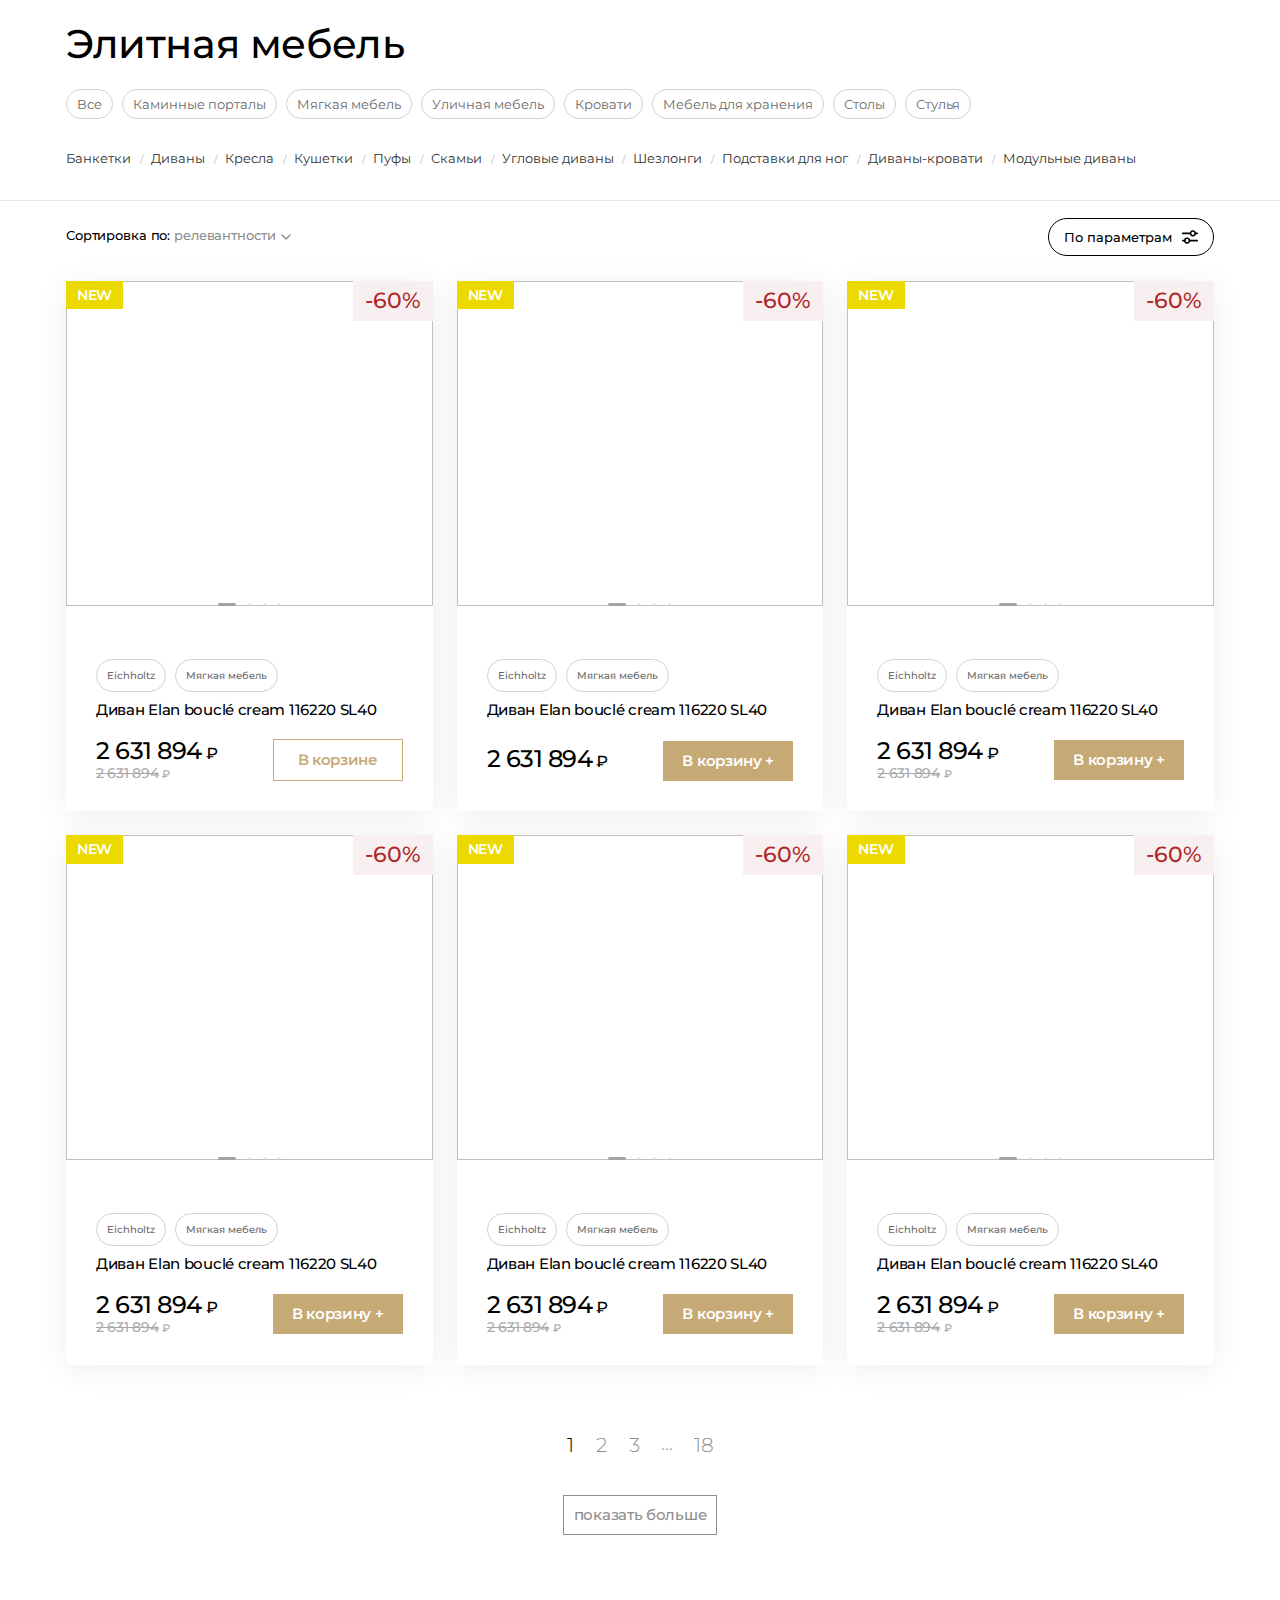
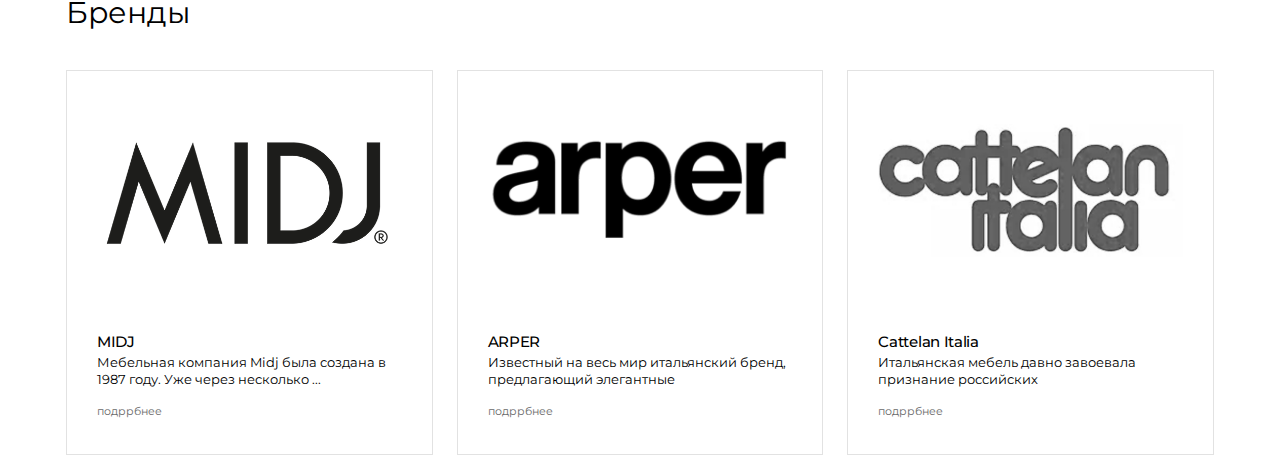
==== commit 22464a1d: "обновленный хтмл фильтра" ====
--- a/catalog-inner.html
+++ b/catalog-inner.html
@@ -4,7 +4,7 @@
 	<meta charset="UTF-8">
 	<meta name="viewport" content="width=device-width, initial-scale=1.0">
 	<title>Product Card</title>
-	<link rel="stylesheet" href="realCatalog.css">
+	<link rel="stylesheet" href="real.css">
 	<link rel="stylesheet" href="./components/product-grid/product-grid.css">
 	<link rel="stylesheet" href="./components/product-card/product-card.css">
 	<link rel="stylesheet" href="./components/banner-stock/banner-stock.css">
@@ -29,4140 +29,2575 @@
 							</svg>
 						</button>
 						<div class="bx-sidebar-block">
-							<div class="bx-filter bx-blue ">
-								<div class="bx-filter-section container-fluid">
-									<div class="row">
-										<div class="col-lg-12 bx-filter-title">Подбор параметров</div>
-										
-									</div>
+							<div class="bx-filter  ">
+								<div class="bx-filter-section ">
+								
+									<div class="bx-filter-title">Подбор параметров</div>
+
 									<form name="_form" action="/test_catalog/zerkala/" method="get" class="smartfilter">
-										<div class="row">
-											<div class="col-lg-12 bx-filter-parameters-box bx-active">
-												<span class="bx-filter-container-modef"></span>
-												<div class="bx-filter-parameters-box-title"
-													onclick="smartFilter.hideFilterProps(this)"><span>Базовая цена <i
-															data-role="prop_angle" class="fa fa-angle-down"></i></span>
-												</div>
+										<div class="bx-filter-box  bx-filter-parameters-box bx-active">
+											<div class="bx-filter-box__items">
 												<div class="bx-filter-block" data-role="bx_filter_block">
-													<div class="row bx-filter-parameters-box-container">
-														<div
-															class="col-xs-6 bx-filter-parameters-box-container-block bx-left">
-															<i class="bx-ft-sub">От</i>
-															<div class="bx-filter-input-container">
-																<input class="min-price" type="text"
-																	name="seoFilter_P1_MIN" id="seoFilter_P1_MIN"
-																	value="" placeholder=" " size="5"
-																	onkeyup="smartFilter.keyup(this)" />
-															</div>
-														</div>
-														<div
-															class="col-xs-6 bx-filter-parameters-box-container-block bx-right">
-															<i class="bx-ft-sub">До</i>
-															<div class="bx-filter-input-container">
-																<input class="max-price" type="text"
-																	name="seoFilter_P1_MAX" id="seoFilter_P1_MAX"
-																	value="" size="5" placeholder=" "
-																	onkeyup="smartFilter.keyup(this)" />
-															</div>
-														</div>
-
-														<div
-															class="col-xs-10 col-xs-offset-1 bx-ui-slider-track-container">
-															<div class="bx-ui-slider-track"
-																id="drag_track_c4ca4238a0b923820dcc509a6f75849b">
-																<div class="bx-ui-slider-part p1"><span>0</span></div>
-																<div class="bx-ui-slider-part p2"><span>157
-																		586.25</span></div>
-																<div class="bx-ui-slider-part p3"><span>315
-																		172.50</span></div>
-																<div class="bx-ui-slider-part p4"><span>472
-																		758.75</span></div>
-																<div class="bx-ui-slider-part p5"><span>630 345</span>
-																</div>
-
-																<div class="bx-ui-slider-pricebar-vd"
-																	style="left: 0;right: 0;"
-																	id="colorUnavailableActive_c4ca4238a0b923820dcc509a6f75849b">
-																</div>
-																<div class="bx-ui-slider-pricebar-vn"
-																	style="left: 0;right: 0;"
-																	id="colorAvailableInactive_c4ca4238a0b923820dcc509a6f75849b">
-																</div>
-																<div class="bx-ui-slider-pricebar-v"
-																	style="left: 0;right: 0;"
-																	id="colorAvailableActive_c4ca4238a0b923820dcc509a6f75849b">
-																</div>
-																<div class="bx-ui-slider-range"
-																	id="drag_tracker_c4ca4238a0b923820dcc509a6f75849b"
-																	style="left: 0%; right: 0%;">
-																	<a class="bx-ui-slider-handle left" style="left:0;"
-																		href="javascript:void(0)"
-																		id="left_slider_c4ca4238a0b923820dcc509a6f75849b"></a>
-																	<a class="bx-ui-slider-handle right"
-																		style="right:0;" href="javascript:void(0)"
-																		id="right_slider_c4ca4238a0b923820dcc509a6f75849b"></a>
-																</div>
-															</div>
-														</div>
-													</div>
-												</div>
-											</div>
-											<div class="col-lg-12 bx-filter-parameters-box bx-active">
-												<span class="bx-filter-container-modef"></span>
-												<div class="bx-filter-parameters-box-title"
-													onclick="smartFilter.hideFilterProps(this)">
-													<span class="bx-filter-parameters-box-hint">Бренд <i
-															data-role="prop_angle" class="fa fa-angle-up"></i>
-													</span>
-												</div>
-
-												<div class="bx-filter-block" data-role="bx_filter_block">
-													<div class="row bx-filter-parameters-box-container">
-														<div class="col-xs-12">
-															<div class="checkbox">
-																<label data-role="label_seoFilter_235_3485451620"
-																	class="bx-filter-param-label "
-																	for="seoFilter_235_3485451620">
-																	<span class="bx-filter-input-checkbox">
-																		<input type="checkbox" value="Y"
-																			name="seoFilter_235_3485451620"
-																			id="seoFilter_235_3485451620"
-																			onclick="smartFilter.click(this)" />
-																		<span class="bx-filter-param-text"
-																			title="Eichholtz">Eichholtz&nbsp;(<span
-																				data-role="count_seoFilter_235_3485451620">315</span>)</span>
-																	</span>
-																</label>
-															</div>
-															<div class="checkbox">
-																<label data-role="label_seoFilter_235_3303244377"
-																	class="bx-filter-param-label "
-																	for="seoFilter_235_3303244377">
-																	<span class="bx-filter-input-checkbox">
-																		<input type="checkbox" value="Y"
-																			name="seoFilter_235_3303244377"
-																			id="seoFilter_235_3303244377"
-																			onclick="smartFilter.click(this)" />
-																		<span class="bx-filter-param-text"
-																			title="Porada">Porada&nbsp;(<span
-																				data-role="count_seoFilter_235_3303244377">16</span>)</span>
-																	</span>
-																</label>
-															</div>
-															<div class="checkbox">
-																<label data-role="label_seoFilter_235_481758590"
-																	class="bx-filter-param-label "
-																	for="seoFilter_235_481758590">
-																	<span class="bx-filter-input-checkbox">
-																		<input type="checkbox" value="Y"
-																			name="seoFilter_235_481758590"
-																			id="seoFilter_235_481758590"
-																			onclick="smartFilter.click(this)" />
-																		<span class="bx-filter-param-text"
-																			title="Zuiver">Zuiver&nbsp;(<span
-																				data-role="count_seoFilter_235_481758590">6</span>)</span>
-																	</span>
-																</label>
-															</div>
-															<div class="checkbox">
-																<label data-role="label_seoFilter_235_158553794"
-																	class="bx-filter-param-label "
-																	for="seoFilter_235_158553794">
-																	<span class="bx-filter-input-checkbox">
-																		<input type="checkbox" value="Y"
-																			name="seoFilter_235_158553794"
-																			id="seoFilter_235_158553794"
-																			onclick="smartFilter.click(this)" />
-																		<span class="bx-filter-param-text"
-																			title="Riviera Maison">Riviera
-																			Maison&nbsp;(<span
-																				data-role="count_seoFilter_235_158553794">32</span>)</span>
-																	</span>
-																</label>
-															</div>
-															<div class="checkbox">
-																<label data-role="label_seoFilter_235_1400526515"
-																	class="bx-filter-param-label "
-																	for="seoFilter_235_1400526515">
-																	<span class="bx-filter-input-checkbox">
-																		<input type="checkbox" value="Y"
-																			name="seoFilter_235_1400526515"
-																			id="seoFilter_235_1400526515"
-																			onclick="smartFilter.click(this)" />
-																		<span class="bx-filter-param-text"
-																			title="Bolzan Letti">Bolzan
-																			Letti&nbsp;(<span
-																				data-role="count_seoFilter_235_1400526515">1</span>)</span>
-																	</span>
-																</label>
-															</div>
-															<div class="checkbox">
-																<label data-role="label_seoFilter_235_1885437946"
-																	class="bx-filter-param-label "
-																	for="seoFilter_235_1885437946">
-																	<span class="bx-filter-input-checkbox">
-																		<input type="checkbox" value="Y"
-																			name="seoFilter_235_1885437946"
-																			id="seoFilter_235_1885437946"
-																			onclick="smartFilter.click(this)" />
-																		<span class="bx-filter-param-text"
-																			title="Casamilano">Casamilano&nbsp;(<span
-																				data-role="count_seoFilter_235_1885437946">7</span>)</span>
-																	</span>
-																</label>
-															</div>
-															<div class="checkbox">
-																<label data-role="label_seoFilter_235_2798518442"
-																	class="bx-filter-param-label "
-																	for="seoFilter_235_2798518442">
-																	<span class="bx-filter-input-checkbox">
-																		<input type="checkbox" value="Y"
-																			name="seoFilter_235_2798518442"
-																			id="seoFilter_235_2798518442"
-																			onclick="smartFilter.click(this)" />
-																		<span class="bx-filter-param-text"
-																			title="Dutchbone">Dutchbone&nbsp;(<span
-																				data-role="count_seoFilter_235_2798518442">17</span>)</span>
-																	</span>
-																</label>
-															</div>
-															<div class="checkbox">
-																<label data-role="label_seoFilter_235_2272538519"
-																	class="bx-filter-param-label "
-																	for="seoFilter_235_2272538519">
-																	<span class="bx-filter-input-checkbox">
-																		<input type="checkbox" value="Y"
-																			name="seoFilter_235_2272538519"
-																			id="seoFilter_235_2272538519"
-																			onclick="smartFilter.click(this)" />
-																		<span class="bx-filter-param-text"
-																			title="Capital">Capital&nbsp;(<span
-																				data-role="count_seoFilter_235_2272538519">10</span>)</span>
-																	</span>
-																</label>
-															</div>
-															<div class="checkbox">
-																<label data-role="label_seoFilter_235_2619973775"
-																	class="bx-filter-param-label "
-																	for="seoFilter_235_2619973775">
-																	<span class="bx-filter-input-checkbox">
-																		<input type="checkbox" value="Y"
-																			name="seoFilter_235_2619973775"
-																			id="seoFilter_235_2619973775"
-																			onclick="smartFilter.click(this)" />
-																		<span class="bx-filter-param-text"
-																			title="Arteriors Home">Arteriors
-																			Home&nbsp;(<span
-																				data-role="count_seoFilter_235_2619973775">53</span>)</span>
-																	</span>
-																</label>
-															</div>
-															<div class="checkbox">
-																<label data-role="label_seoFilter_235_2722915834"
-																	class="bx-filter-param-label "
-																	for="seoFilter_235_2722915834">
-																	<span class="bx-filter-input-checkbox">
-																		<input type="checkbox" value="Y"
-																			name="seoFilter_235_2722915834"
-																			id="seoFilter_235_2722915834"
-																			onclick="smartFilter.click(this)" />
-																		<span class="bx-filter-param-text"
-																			title="Provasi">Provasi&nbsp;(<span
-																				data-role="count_seoFilter_235_2722915834">13</span>)</span>
-																	</span>
-																</label>
-															</div>
-															<div class="checkbox">
-																<label data-role="label_seoFilter_235_3018109647"
-																	class="bx-filter-param-label "
-																	for="seoFilter_235_3018109647">
-																	<span class="bx-filter-input-checkbox">
-																		<input type="checkbox" value="Y"
-																			name="seoFilter_235_3018109647"
-																			id="seoFilter_235_3018109647"
-																			onclick="smartFilter.click(this)" />
-																		<span class="bx-filter-param-text"
-																			title="Poltrona Frau">Poltrona
-																			Frau&nbsp;(<span
-																				data-role="count_seoFilter_235_3018109647">2</span>)</span>
-																	</span>
-																</label>
-															</div>
-															<div class="checkbox">
-																<label data-role="label_seoFilter_235_603396625"
-																	class="bx-filter-param-label "
-																	for="seoFilter_235_603396625">
-																	<span class="bx-filter-input-checkbox">
-																		<input type="checkbox" value="Y"
-																			name="seoFilter_235_603396625"
-																			id="seoFilter_235_603396625"
-																			onclick="smartFilter.click(this)" />
-																		<span class="bx-filter-param-text"
-																			title="Busnelli Adamo">Busnelli
-																			Adamo&nbsp;(<span
-																				data-role="count_seoFilter_235_603396625">2</span>)</span>
-																	</span>
-																</label>
-															</div>
-															<div class="checkbox">
-																<label data-role="label_seoFilter_235_3307780506"
-																	class="bx-filter-param-label "
-																	for="seoFilter_235_3307780506">
-																	<span class="bx-filter-input-checkbox">
-																		<input type="checkbox" value="Y"
-																			name="seoFilter_235_3307780506"
-																			id="seoFilter_235_3307780506"
-																			onclick="smartFilter.click(this)" />
-																		<span class="bx-filter-param-text"
-																			title="Chelini">Chelini&nbsp;(<span
-																				data-role="count_seoFilter_235_3307780506">62</span>)</span>
-																	</span>
-																</label>
-															</div>
-															<div class="checkbox">
-																<label data-role="label_seoFilter_235_2852047646"
-																	class="bx-filter-param-label "
-																	for="seoFilter_235_2852047646">
-																	<span class="bx-filter-input-checkbox">
-																		<input type="checkbox" value="Y"
-																			name="seoFilter_235_2852047646"
-																			id="seoFilter_235_2852047646"
-																			onclick="smartFilter.click(this)" />
-																		<span class="bx-filter-param-text"
-																			title="White Label Living">White Label
-																			Living&nbsp;(<span
-																				data-role="count_seoFilter_235_2852047646">15</span>)</span>
-																	</span>
-																</label>
-															</div>
-															<div class="checkbox">
-																<label data-role="label_seoFilter_235_2092832007"
-																	class="bx-filter-param-label "
-																	for="seoFilter_235_2092832007">
-																	<span class="bx-filter-input-checkbox">
-																		<input type="checkbox" value="Y"
-																			name="seoFilter_235_2092832007"
-																			id="seoFilter_235_2092832007"
-																			onclick="smartFilter.click(this)" />
-																		<span class="bx-filter-param-text"
-																			title="Francesco Molon">Francesco
-																			Molon&nbsp;(<span
-																				data-role="count_seoFilter_235_2092832007">1</span>)</span>
-																	</span>
-																</label>
-															</div>
-															<div class="checkbox">
-																<label data-role="label_seoFilter_235_1041001171"
-																	class="bx-filter-param-label "
-																	for="seoFilter_235_1041001171">
-																	<span class="bx-filter-input-checkbox">
-																		<input type="checkbox" value="Y"
-																			name="seoFilter_235_1041001171"
-																			id="seoFilter_235_1041001171"
-																			onclick="smartFilter.click(this)" />
-																		<span class="bx-filter-param-text"
-																			title="Morelato">Morelato&nbsp;(<span
-																				data-role="count_seoFilter_235_1041001171">7</span>)</span>
-																	</span>
-																</label>
-															</div>
-															<div class="checkbox">
-																<label data-role="label_seoFilter_235_1142315663"
-																	class="bx-filter-param-label "
-																	for="seoFilter_235_1142315663">
-																	<span class="bx-filter-input-checkbox">
-																		<input type="checkbox" value="Y"
-																			name="seoFilter_235_1142315663"
-																			id="seoFilter_235_1142315663"
-																			onclick="smartFilter.click(this)" />
-																		<span class="bx-filter-param-text"
-																			title="Paoletti">Paoletti&nbsp;(<span
-																				data-role="count_seoFilter_235_1142315663">6</span>)</span>
-																	</span>
-																</label>
-															</div>
-															<div class="checkbox">
-																<label data-role="label_seoFilter_235_759686916"
-																	class="bx-filter-param-label "
-																	for="seoFilter_235_759686916">
-																	<span class="bx-filter-input-checkbox">
-																		<input type="checkbox" value="Y"
-																			name="seoFilter_235_759686916"
-																			id="seoFilter_235_759686916"
-																			onclick="smartFilter.click(this)" />
-																		<span class="bx-filter-param-text"
-																			title="Vanguard">Vanguard&nbsp;(<span
-																				data-role="count_seoFilter_235_759686916">4</span>)</span>
-																	</span>
-																</label>
-															</div>
-															<div class="checkbox">
-																<label data-role="label_seoFilter_235_655842194"
-																	class="bx-filter-param-label "
-																	for="seoFilter_235_655842194">
-																	<span class="bx-filter-input-checkbox">
-																		<input type="checkbox" value="Y"
-																			name="seoFilter_235_655842194"
-																			id="seoFilter_235_655842194"
-																			onclick="smartFilter.click(this)" />
-																		<span class="bx-filter-param-text"
-																			title="Modenese Gastone">Modenese
-																			Gastone&nbsp;(<span
-																				data-role="count_seoFilter_235_655842194">4</span>)</span>
-																	</span>
-																</label>
-															</div>
-															<div class="checkbox">
-																<label data-role="label_seoFilter_235_749073782"
-																	class="bx-filter-param-label "
-																	for="seoFilter_235_749073782">
-																	<span class="bx-filter-input-checkbox">
-																		<input type="checkbox" value="Y"
-																			name="seoFilter_235_749073782"
-																			id="seoFilter_235_749073782"
-																			onclick="smartFilter.click(this)" />
-																		<span class="bx-filter-param-text"
-																			title="Luciano Zonta">Luciano
-																			Zonta&nbsp;(<span
-																				data-role="count_seoFilter_235_749073782">2</span>)</span>
-																	</span>
-																</label>
-															</div>
-															<div class="checkbox">
-																<label data-role="label_seoFilter_235_1673796596"
-																	class="bx-filter-param-label "
-																	for="seoFilter_235_1673796596">
-																	<span class="bx-filter-input-checkbox">
-																		<input type="checkbox" value="Y"
-																			name="seoFilter_235_1673796596"
-																			id="seoFilter_235_1673796596"
-																			onclick="smartFilter.click(this)" />
-																		<span class="bx-filter-param-text"
-																			title="Spini">Spini&nbsp;(<span
-																				data-role="count_seoFilter_235_1673796596">39</span>)</span>
-																	</span>
-																</label>
-															</div>
-															<div class="checkbox">
-																<label data-role="label_seoFilter_235_3505185318"
-																	class="bx-filter-param-label "
-																	for="seoFilter_235_3505185318">
-																	<span class="bx-filter-input-checkbox">
-																		<input type="checkbox" value="Y"
-																			name="seoFilter_235_3505185318"
-																			id="seoFilter_235_3505185318"
-																			onclick="smartFilter.click(this)" />
-																		<span class="bx-filter-param-text"
-																			title="Gallo">Gallo&nbsp;(<span
-																				data-role="count_seoFilter_235_3505185318">1</span>)</span>
-																	</span>
-																</label>
-															</div>
-															<div class="checkbox">
-																<label data-role="label_seoFilter_235_4272461619"
-																	class="bx-filter-param-label "
-																	for="seoFilter_235_4272461619">
-																	<span class="bx-filter-input-checkbox">
-																		<input type="checkbox" value="Y"
-																			name="seoFilter_235_4272461619"
-																			id="seoFilter_235_4272461619"
-																			onclick="smartFilter.click(this)" />
-																		<span class="bx-filter-param-text"
-																			title="Carpanelli">Carpanelli&nbsp;(<span
-																				data-role="count_seoFilter_235_4272461619">2</span>)</span>
-																	</span>
-																</label>
-															</div>
-															<div class="checkbox">
-																<label data-role="label_seoFilter_235_2567101135"
-																	class="bx-filter-param-label "
-																	for="seoFilter_235_2567101135">
-																	<span class="bx-filter-input-checkbox">
-																		<input type="checkbox" value="Y"
-																			name="seoFilter_235_2567101135"
-																			id="seoFilter_235_2567101135"
-																			onclick="smartFilter.click(this)" />
-																		<span class="bx-filter-param-text"
-																			title="Cassina">Cassina&nbsp;(<span
-																				data-role="count_seoFilter_235_2567101135">4</span>)</span>
-																	</span>
-																</label>
-															</div>
-															<div class="checkbox">
-																<label data-role="label_seoFilter_235_3429899368"
-																	class="bx-filter-param-label "
-																	for="seoFilter_235_3429899368">
-																	<span class="bx-filter-input-checkbox">
-																		<input type="checkbox" value="Y"
-																			name="seoFilter_235_3429899368"
-																			id="seoFilter_235_3429899368"
-																			onclick="smartFilter.click(this)" />
-																		<span class="bx-filter-param-text"
-																			title="Malerba">Malerba&nbsp;(<span
-																				data-role="count_seoFilter_235_3429899368">5</span>)</span>
-																	</span>
-																</label>
-															</div>
-															<div class="checkbox">
-																<label data-role="label_seoFilter_235_1395743697"
-																	class="bx-filter-param-label "
-																	for="seoFilter_235_1395743697">
-																	<span class="bx-filter-input-checkbox">
-																		<input type="checkbox" value="Y"
-																			name="seoFilter_235_1395743697"
-																			id="seoFilter_235_1395743697"
-																			onclick="smartFilter.click(this)" />
-																		<span class="bx-filter-param-text"
-																			title="Potocco">Potocco&nbsp;(<span
-																				data-role="count_seoFilter_235_1395743697">2</span>)</span>
-																	</span>
-																</label>
-															</div>
-															<div class="checkbox">
-																<label data-role="label_seoFilter_235_3427820589"
-																	class="bx-filter-param-label "
-																	for="seoFilter_235_3427820589">
-																	<span class="bx-filter-input-checkbox">
-																		<input type="checkbox" value="Y"
-																			name="seoFilter_235_3427820589"
-																			id="seoFilter_235_3427820589"
-																			onclick="smartFilter.click(this)" />
-																		<span class="bx-filter-param-text"
-																			title="Reflex">Reflex&nbsp;(<span
-																				data-role="count_seoFilter_235_3427820589">2</span>)</span>
-																	</span>
-																</label>
-															</div>
-															<div class="checkbox">
-																<label data-role="label_seoFilter_235_1031925577"
-																	class="bx-filter-param-label "
-																	for="seoFilter_235_1031925577">
-																	<span class="bx-filter-input-checkbox">
-																		<input type="checkbox" value="Y"
-																			name="seoFilter_235_1031925577"
-																			id="seoFilter_235_1031925577"
-																			onclick="smartFilter.click(this)" />
-																		<span class="bx-filter-param-text"
-																			title="Brunello">Brunello&nbsp;(<span
-																				data-role="count_seoFilter_235_1031925577">16</span>)</span>
-																	</span>
-																</label>
-															</div>
-															<div class="checkbox">
-																<label data-role="label_seoFilter_235_2142637155"
-																	class="bx-filter-param-label "
-																	for="seoFilter_235_2142637155">
-																	<span class="bx-filter-input-checkbox">
-																		<input type="checkbox" value="Y"
-																			name="seoFilter_235_2142637155"
-																			id="seoFilter_235_2142637155"
-																			onclick="smartFilter.click(this)" />
-																		<span class="bx-filter-param-text"
-																			title="Vaughan">Vaughan&nbsp;(<span
-																				data-role="count_seoFilter_235_2142637155">2</span>)</span>
-																	</span>
-																</label>
-															</div>
-															<div class="checkbox">
-																<label data-role="label_seoFilter_235_746949939"
-																	class="bx-filter-param-label "
-																	for="seoFilter_235_746949939">
-																	<span class="bx-filter-input-checkbox">
-																		<input type="checkbox" value="Y"
-																			name="seoFilter_235_746949939"
-																			id="seoFilter_235_746949939"
-																			onclick="smartFilter.click(this)" />
-																		<span class="bx-filter-param-text"
-																			title="Riva Mobili D Arte">Riva Mobili D
-																			Arte&nbsp;(<span
-																				data-role="count_seoFilter_235_746949939">5</span>)</span>
-																	</span>
-																</label>
-															</div>
-															<div class="checkbox">
-																<label data-role="label_seoFilter_235_3903472759"
-																	class="bx-filter-param-label "
-																	for="seoFilter_235_3903472759">
-																	<span class="bx-filter-input-checkbox">
-																		<input type="checkbox" value="Y"
-																			name="seoFilter_235_3903472759"
-																			id="seoFilter_235_3903472759"
-																			onclick="smartFilter.click(this)" />
-																		<span class="bx-filter-param-text"
-																			title="Ezio Bellotti">Ezio
-																			Bellotti&nbsp;(<span
-																				data-role="count_seoFilter_235_3903472759">1</span>)</span>
-																	</span>
-																</label>
-															</div>
-															<div class="checkbox">
-																<label data-role="label_seoFilter_235_4194556882"
-																	class="bx-filter-param-label "
-																	for="seoFilter_235_4194556882">
-																	<span class="bx-filter-input-checkbox">
-																		<input type="checkbox" value="Y"
-																			name="seoFilter_235_4194556882"
-																			id="seoFilter_235_4194556882"
-																			onclick="smartFilter.click(this)" />
-																		<span class="bx-filter-param-text"
-																			title="Daniela Lucato">Daniela
-																			Lucato&nbsp;(<span
-																				data-role="count_seoFilter_235_4194556882">1</span>)</span>
-																	</span>
-																</label>
-															</div>
-															<div class="checkbox">
-																<label data-role="label_seoFilter_235_1017396563"
-																	class="bx-filter-param-label "
-																	for="seoFilter_235_1017396563">
-																	<span class="bx-filter-input-checkbox">
-																		<input type="checkbox" value="Y"
-																			name="seoFilter_235_1017396563"
-																			id="seoFilter_235_1017396563"
-																			onclick="smartFilter.click(this)" />
-																		<span class="bx-filter-param-text"
-																			title="Adonis Pauli">Adonis
-																			Pauli&nbsp;(<span
-																				data-role="count_seoFilter_235_1017396563">47</span>)</span>
-																	</span>
-																</label>
-															</div>
-															<div class="checkbox">
-																<label data-role="label_seoFilter_235_1317566341"
-																	class="bx-filter-param-label "
-																	for="seoFilter_235_1317566341">
-																	<span class="bx-filter-input-checkbox">
-																		<input type="checkbox" value="Y"
-																			name="seoFilter_235_1317566341"
-																			id="seoFilter_235_1317566341"
-																			onclick="smartFilter.click(this)" />
-																		<span class="bx-filter-param-text"
-																			title="Giorgio Collection">Giorgio
-																			Collection&nbsp;(<span
-																				data-role="count_seoFilter_235_1317566341">37</span>)</span>
-																	</span>
-																</label>
-															</div>
-															<div class="checkbox">
-																<label data-role="label_seoFilter_235_2615726553"
-																	class="bx-filter-param-label "
-																	for="seoFilter_235_2615726553">
-																	<span class="bx-filter-input-checkbox">
-																		<input type="checkbox" value="Y"
-																			name="seoFilter_235_2615726553"
-																			id="seoFilter_235_2615726553"
-																			onclick="smartFilter.click(this)" />
-																		<span class="bx-filter-param-text"
-																			title="Mobilidea">Mobilidea&nbsp;(<span
-																				data-role="count_seoFilter_235_2615726553">1</span>)</span>
-																	</span>
-																</label>
-															</div>
-															<div class="checkbox">
-																<label data-role="label_seoFilter_235_2167760992"
-																	class="bx-filter-param-label "
-																	for="seoFilter_235_2167760992">
-																	<span class="bx-filter-input-checkbox">
-																		<input type="checkbox" value="Y"
-																			name="seoFilter_235_2167760992"
-																			id="seoFilter_235_2167760992"
-																			onclick="smartFilter.click(this)" />
-																		<span class="bx-filter-param-text"
-																			title="OAK">OAK&nbsp;(<span
-																				data-role="count_seoFilter_235_2167760992">4</span>)</span>
-																	</span>
-																</label>
-															</div>
-															<div class="checkbox">
-																<label data-role="label_seoFilter_235_3667666677"
-																	class="bx-filter-param-label "
-																	for="seoFilter_235_3667666677">
-																	<span class="bx-filter-input-checkbox">
-																		<input type="checkbox" value="Y"
-																			name="seoFilter_235_3667666677"
-																			id="seoFilter_235_3667666677"
-																			onclick="smartFilter.click(this)" />
-																		<span class="bx-filter-param-text"
-																			title="Fiam">Fiam&nbsp;(<span
-																				data-role="count_seoFilter_235_3667666677">10</span>)</span>
-																	</span>
-																</label>
-															</div>
-															<div class="checkbox">
-																<label data-role="label_seoFilter_235_950703369"
-																	class="bx-filter-param-label "
-																	for="seoFilter_235_950703369">
-																	<span class="bx-filter-input-checkbox">
-																		<input type="checkbox" value="Y"
-																			name="seoFilter_235_950703369"
-																			id="seoFilter_235_950703369"
-																			onclick="smartFilter.click(this)" />
-																		<span class="bx-filter-param-text"
-																			title="Driade">Driade&nbsp;(<span
-																				data-role="count_seoFilter_235_950703369">7</span>)</span>
-																	</span>
-																</label>
-															</div>
-															<div class="checkbox">
-																<label data-role="label_seoFilter_235_3549400677"
-																	class="bx-filter-param-label "
-																	for="seoFilter_235_3549400677">
-																	<span class="bx-filter-input-checkbox">
-																		<input type="checkbox" value="Y"
-																			name="seoFilter_235_3549400677"
-																			id="seoFilter_235_3549400677"
-																			onclick="smartFilter.click(this)" />
-																		<span class="bx-filter-param-text"
-																			title="Bruno Zampa">Bruno Zampa&nbsp;(<span
-																				data-role="count_seoFilter_235_3549400677">4</span>)</span>
-																	</span>
-																</label>
-															</div>
-															<div class="checkbox">
-																<label data-role="label_seoFilter_235_1257089784"
-																	class="bx-filter-param-label "
-																	for="seoFilter_235_1257089784">
-																	<span class="bx-filter-input-checkbox">
-																		<input type="checkbox" value="Y"
-																			name="seoFilter_235_1257089784"
-																			id="seoFilter_235_1257089784"
-																			onclick="smartFilter.click(this)" />
-																		<span class="bx-filter-param-text"
-																			title="Tura">Tura&nbsp;(<span
-																				data-role="count_seoFilter_235_1257089784">1</span>)</span>
-																	</span>
-																</label>
-															</div>
-															<div class="checkbox">
-																<label data-role="label_seoFilter_235_772645622"
-																	class="bx-filter-param-label "
-																	for="seoFilter_235_772645622">
-																	<span class="bx-filter-input-checkbox">
-																		<input type="checkbox" value="Y"
-																			name="seoFilter_235_772645622"
-																			id="seoFilter_235_772645622"
-																			onclick="smartFilter.click(this)" />
-																		<span class="bx-filter-param-text"
-																			title="Atmosphera">Atmosphera&nbsp;(<span
-																				data-role="count_seoFilter_235_772645622">2</span>)</span>
-																	</span>
-																</label>
-															</div>
-															<div class="checkbox">
-																<label data-role="label_seoFilter_235_3613826578"
-																	class="bx-filter-param-label "
-																	for="seoFilter_235_3613826578">
-																	<span class="bx-filter-input-checkbox">
-																		<input type="checkbox" value="Y"
-																			name="seoFilter_235_3613826578"
-																			id="seoFilter_235_3613826578"
-																			onclick="smartFilter.click(this)" />
-																		<span class="bx-filter-param-text"
-																			title="Halley">Halley&nbsp;(<span
-																				data-role="count_seoFilter_235_3613826578">3</span>)</span>
-																	</span>
-																</label>
-															</div>
-															<div class="checkbox">
-																<label data-role="label_seoFilter_235_3963835392"
-																	class="bx-filter-param-label "
-																	for="seoFilter_235_3963835392">
-																	<span class="bx-filter-input-checkbox">
-																		<input type="checkbox" value="Y"
-																			name="seoFilter_235_3963835392"
-																			id="seoFilter_235_3963835392"
-																			onclick="smartFilter.click(this)" />
-																		<span class="bx-filter-param-text"
-																			title="Asnaghi Leonardo">Asnaghi
-																			Leonardo&nbsp;(<span
-																				data-role="count_seoFilter_235_3963835392">3</span>)</span>
-																	</span>
-																</label>
-															</div>
-															<div class="checkbox">
-																<label data-role="label_seoFilter_235_2604950678"
-																	class="bx-filter-param-label "
-																	for="seoFilter_235_2604950678">
-																	<span class="bx-filter-input-checkbox">
-																		<input type="checkbox" value="Y"
-																			name="seoFilter_235_2604950678"
-																			id="seoFilter_235_2604950678"
-																			onclick="smartFilter.click(this)" />
-																		<span class="bx-filter-param-text"
-																			title="Asiatides">Asiatides&nbsp;(<span
-																				data-role="count_seoFilter_235_2604950678">12</span>)</span>
-																	</span>
-																</label>
-															</div>
-															<div class="checkbox">
-																<label data-role="label_seoFilter_235_3358964048"
-																	class="bx-filter-param-label "
-																	for="seoFilter_235_3358964048">
-																	<span class="bx-filter-input-checkbox">
-																		<input type="checkbox" value="Y"
-																			name="seoFilter_235_3358964048"
-																			id="seoFilter_235_3358964048"
-																			onclick="smartFilter.click(this)" />
-																		<span class="bx-filter-param-text"
-																			title="Dialma Brown">Dialma
-																			Brown&nbsp;(<span
-																				data-role="count_seoFilter_235_3358964048">25</span>)</span>
-																	</span>
-																</label>
-															</div>
-															<div class="checkbox">
-																<label data-role="label_seoFilter_235_3824550730"
-																	class="bx-filter-param-label "
-																	for="seoFilter_235_3824550730">
-																	<span class="bx-filter-input-checkbox">
-																		<input type="checkbox" value="Y"
-																			name="seoFilter_235_3824550730"
-																			id="seoFilter_235_3824550730"
-																			onclick="smartFilter.click(this)" />
-																		<span class="bx-filter-param-text"
-																			title="Ipe Cavalli">Ipe Cavalli&nbsp;(<span
-																				data-role="count_seoFilter_235_3824550730">7</span>)</span>
-																	</span>
-																</label>
-															</div>
-															<div class="checkbox">
-																<label data-role="label_seoFilter_235_126396085"
-																	class="bx-filter-param-label "
-																	for="seoFilter_235_126396085">
-																	<span class="bx-filter-input-checkbox">
-																		<input type="checkbox" value="Y"
-																			name="seoFilter_235_126396085"
-																			id="seoFilter_235_126396085"
-																			onclick="smartFilter.click(this)" />
-																		<span class="bx-filter-param-text"
-																			title="Lago">Lago&nbsp;(<span
-																				data-role="count_seoFilter_235_126396085">5</span>)</span>
-																	</span>
-																</label>
-															</div>
-															<div class="checkbox">
-																<label data-role="label_seoFilter_235_2047982377"
-																	class="bx-filter-param-label "
-																	for="seoFilter_235_2047982377">
-																	<span class="bx-filter-input-checkbox">
-																		<input type="checkbox" value="Y"
-																			name="seoFilter_235_2047982377"
-																			id="seoFilter_235_2047982377"
-																			onclick="smartFilter.click(this)" />
-																		<span class="bx-filter-param-text"
-																			title="Costantini Pietro">Costantini
-																			Pietro&nbsp;(<span
-																				data-role="count_seoFilter_235_2047982377">4</span>)</span>
-																	</span>
-																</label>
-															</div>
-															<div class="checkbox">
-																<label data-role="label_seoFilter_235_1171534008"
-																	class="bx-filter-param-label "
-																	for="seoFilter_235_1171534008">
-																	<span class="bx-filter-input-checkbox">
-																		<input type="checkbox" value="Y"
-																			name="seoFilter_235_1171534008"
-																			id="seoFilter_235_1171534008"
-																			onclick="smartFilter.click(this)" />
-																		<span class="bx-filter-param-text"
-																			title="Lorigine">Lorigine&nbsp;(<span
-																				data-role="count_seoFilter_235_1171534008">1</span>)</span>
-																	</span>
-																</label>
-															</div>
-															<div class="checkbox">
-																<label data-role="label_seoFilter_235_3759207415"
-																	class="bx-filter-param-label "
-																	for="seoFilter_235_3759207415">
-																	<span class="bx-filter-input-checkbox">
-																		<input type="checkbox" value="Y"
-																			name="seoFilter_235_3759207415"
-																			id="seoFilter_235_3759207415"
-																			onclick="smartFilter.click(this)" />
-																		<span class="bx-filter-param-text"
-																			title="ROYAL BOTANIA">ROYAL
-																			BOTANIA&nbsp;(<span
-																				data-role="count_seoFilter_235_3759207415">2</span>)</span>
-																	</span>
-																</label>
-															</div>
-															<div class="checkbox">
-																<label data-role="label_seoFilter_235_2984837620"
-																	class="bx-filter-param-label "
-																	for="seoFilter_235_2984837620">
-																	<span class="bx-filter-input-checkbox">
-																		<input type="checkbox" value="Y"
-																			name="seoFilter_235_2984837620"
-																			id="seoFilter_235_2984837620"
-																			onclick="smartFilter.click(this)" />
-																		<span class="bx-filter-param-text"
-																			title="Dom edizioni">Dom
-																			edizioni&nbsp;(<span
-																				data-role="count_seoFilter_235_2984837620">2</span>)</span>
-																	</span>
-																</label>
-															</div>
-															<div class="checkbox">
-																<label data-role="label_seoFilter_235_963182398"
-																	class="bx-filter-param-label "
-																	for="seoFilter_235_963182398">
-																	<span class="bx-filter-input-checkbox">
-																		<input type="checkbox" value="Y"
-																			name="seoFilter_235_963182398"
-																			id="seoFilter_235_963182398"
-																			onclick="smartFilter.click(this)" />
-																		<span class="bx-filter-param-text"
-																			title="Gurian">Gurian&nbsp;(<span
-																				data-role="count_seoFilter_235_963182398">1</span>)</span>
-																	</span>
-																</label>
-															</div>
-															<div class="checkbox">
-																<label data-role="label_seoFilter_235_3554999106"
-																	class="bx-filter-param-label "
-																	for="seoFilter_235_3554999106">
-																	<span class="bx-filter-input-checkbox">
-																		<input type="checkbox" value="Y"
-																			name="seoFilter_235_3554999106"
-																			id="seoFilter_235_3554999106"
-																			onclick="smartFilter.click(this)" />
-																		<span class="bx-filter-param-text"
-																			title="Turri">Turri&nbsp;(<span
-																				data-role="count_seoFilter_235_3554999106">11</span>)</span>
-																	</span>
-																</label>
-															</div>
-															<div class="checkbox">
-																<label data-role="label_seoFilter_235_720233333"
-																	class="bx-filter-param-label "
-																	for="seoFilter_235_720233333">
-																	<span class="bx-filter-input-checkbox">
-																		<input type="checkbox" value="Y"
-																			name="seoFilter_235_720233333"
-																			id="seoFilter_235_720233333"
-																			onclick="smartFilter.click(this)" />
-																		<span class="bx-filter-param-text"
-																			title="Pols Potten">Pols Potten&nbsp;(<span
-																				data-role="count_seoFilter_235_720233333">8</span>)</span>
-																	</span>
-																</label>
-															</div>
-															<div class="checkbox">
-																<label data-role="label_seoFilter_235_3586627686"
-																	class="bx-filter-param-label "
-																	for="seoFilter_235_3586627686">
-																	<span class="bx-filter-input-checkbox">
-																		<input type="checkbox" value="Y"
-																			name="seoFilter_235_3586627686"
-																			id="seoFilter_235_3586627686"
-																			onclick="smartFilter.click(this)" />
-																		<span class="bx-filter-param-text"
-																			title="Agape">Agape&nbsp;(<span
-																				data-role="count_seoFilter_235_3586627686">14</span>)</span>
-																	</span>
-																</label>
-															</div>
-															<div class="checkbox">
-																<label data-role="label_seoFilter_235_3028907734"
-																	class="bx-filter-param-label "
-																	for="seoFilter_235_3028907734">
-																	<span class="bx-filter-input-checkbox">
-																		<input type="checkbox" value="Y"
-																			name="seoFilter_235_3028907734"
-																			id="seoFilter_235_3028907734"
-																			onclick="smartFilter.click(this)" />
-																		<span class="bx-filter-param-text"
-																			title="Porta Romana">Porta
-																			Romana&nbsp;(<span
-																				data-role="count_seoFilter_235_3028907734">4</span>)</span>
-																	</span>
-																</label>
-															</div>
-															<div class="checkbox">
-																<label data-role="label_seoFilter_235_2838518402"
-																	class="bx-filter-param-label "
-																	for="seoFilter_235_2838518402">
-																	<span class="bx-filter-input-checkbox">
-																		<input type="checkbox" value="Y"
-																			name="seoFilter_235_2838518402"
-																			id="seoFilter_235_2838518402"
-																			onclick="smartFilter.click(this)" />
-																		<span class="bx-filter-param-text"
-																			title="Giulio Marelli">Giulio
-																			Marelli&nbsp;(<span
-																				data-role="count_seoFilter_235_2838518402">2</span>)</span>
-																	</span>
-																</label>
-															</div>
-															<div class="checkbox">
-																<label data-role="label_seoFilter_235_1514198930"
-																	class="bx-filter-param-label "
-																	for="seoFilter_235_1514198930">
-																	<span class="bx-filter-input-checkbox">
-																		<input type="checkbox" value="Y"
-																			name="seoFilter_235_1514198930"
-																			id="seoFilter_235_1514198930"
-																			onclick="smartFilter.click(this)" />
-																		<span class="bx-filter-param-text"
-																			title="Vanlight">Vanlight&nbsp;(<span
-																				data-role="count_seoFilter_235_1514198930">7</span>)</span>
-																	</span>
-																</label>
-															</div>
-															<div class="checkbox">
-																<label data-role="label_seoFilter_235_128507632"
-																	class="bx-filter-param-label "
-																	for="seoFilter_235_128507632">
-																	<span class="bx-filter-input-checkbox">
-																		<input type="checkbox" value="Y"
-																			name="seoFilter_235_128507632"
-																			id="seoFilter_235_128507632"
-																			onclick="smartFilter.click(this)" />
-																		<span class="bx-filter-param-text"
-																			title="Rubelli">Rubelli&nbsp;(<span
-																				data-role="count_seoFilter_235_128507632">3</span>)</span>
-																	</span>
-																</label>
-															</div>
-															<div class="checkbox">
-																<label data-role="label_seoFilter_235_3832884874"
-																	class="bx-filter-param-label "
-																	for="seoFilter_235_3832884874">
-																	<span class="bx-filter-input-checkbox">
-																		<input type="checkbox" value="Y"
-																			name="seoFilter_235_3832884874"
-																			id="seoFilter_235_3832884874"
-																			onclick="smartFilter.click(this)" />
-																		<span class="bx-filter-param-text"
-																			title="Creazioni">Creazioni&nbsp;(<span
-																				data-role="count_seoFilter_235_3832884874">1</span>)</span>
-																	</span>
-																</label>
-															</div>
-															<div class="checkbox">
-																<label data-role="label_seoFilter_235_3147416871"
-																	class="bx-filter-param-label "
-																	for="seoFilter_235_3147416871">
-																	<span class="bx-filter-input-checkbox">
-																		<input type="checkbox" value="Y"
-																			name="seoFilter_235_3147416871"
-																			id="seoFilter_235_3147416871"
-																			onclick="smartFilter.click(this)" />
-																		<span class="bx-filter-param-text"
-																			title="Christopher Guy">Christopher
-																			Guy&nbsp;(<span
-																				data-role="count_seoFilter_235_3147416871">16</span>)</span>
-																	</span>
-																</label>
-															</div>
-															<div class="checkbox">
-																<label data-role="label_seoFilter_235_3099129330"
-																	class="bx-filter-param-label "
-																	for="seoFilter_235_3099129330">
-																	<span class="bx-filter-input-checkbox">
-																		<input type="checkbox" value="Y"
-																			name="seoFilter_235_3099129330"
-																			id="seoFilter_235_3099129330"
-																			onclick="smartFilter.click(this)" />
-																		<span class="bx-filter-param-text"
-																			title="Ego 024">Ego 024&nbsp;(<span
-																				data-role="count_seoFilter_235_3099129330">2</span>)</span>
-																	</span>
-																</label>
-															</div>
-															<div class="checkbox">
-																<label data-role="label_seoFilter_235_3058324593"
-																	class="bx-filter-param-label "
-																	for="seoFilter_235_3058324593">
-																	<span class="bx-filter-input-checkbox">
-																		<input type="checkbox" value="Y"
-																			name="seoFilter_235_3058324593"
-																			id="seoFilter_235_3058324593"
-																			onclick="smartFilter.click(this)" />
-																		<span class="bx-filter-param-text"
-																			title="Seven Sedie">Seven Sedie&nbsp;(<span
-																				data-role="count_seoFilter_235_3058324593">15</span>)</span>
-																	</span>
-																</label>
-															</div>
-															<div class="checkbox">
-																<label data-role="label_seoFilter_235_2198991594"
-																	class="bx-filter-param-label "
-																	for="seoFilter_235_2198991594">
-																	<span class="bx-filter-input-checkbox">
-																		<input type="checkbox" value="Y"
-																			name="seoFilter_235_2198991594"
-																			id="seoFilter_235_2198991594"
-																			onclick="smartFilter.click(this)" />
-																		<span class="bx-filter-param-text"
-																			title="SMA">SMA&nbsp;(<span
-																				data-role="count_seoFilter_235_2198991594">19</span>)</span>
-																	</span>
-																</label>
-															</div>
-															<div class="checkbox">
-																<label data-role="label_seoFilter_235_1936287390"
-																	class="bx-filter-param-label "
-																	for="seoFilter_235_1936287390">
-																	<span class="bx-filter-input-checkbox">
-																		<input type="checkbox" value="Y"
-																			name="seoFilter_235_1936287390"
-																			id="seoFilter_235_1936287390"
-																			onclick="smartFilter.click(this)" />
-																		<span class="bx-filter-param-text"
-																			title="Stillux">Stillux&nbsp;(<span
-																				data-role="count_seoFilter_235_1936287390">2</span>)</span>
-																	</span>
-																</label>
-															</div>
-															<div class="checkbox">
-																<label data-role="label_seoFilter_235_636748144"
-																	class="bx-filter-param-label "
-																	for="seoFilter_235_636748144">
-																	<span class="bx-filter-input-checkbox">
-																		<input type="checkbox" value="Y"
-																			name="seoFilter_235_636748144"
-																			id="seoFilter_235_636748144"
-																			onclick="smartFilter.click(this)" />
-																		<span class="bx-filter-param-text"
-																			title="Medea">Medea&nbsp;(<span
-																				data-role="count_seoFilter_235_636748144">1</span>)</span>
-																	</span>
-																</label>
-															</div>
-															<div class="checkbox">
-																<label data-role="label_seoFilter_235_3441345296"
-																	class="bx-filter-param-label "
-																	for="seoFilter_235_3441345296">
-																	<span class="bx-filter-input-checkbox">
-																		<input type="checkbox" value="Y"
-																			name="seoFilter_235_3441345296"
-																			id="seoFilter_235_3441345296"
-																			onclick="smartFilter.click(this)" />
-																		<span class="bx-filter-param-text"
-																			title="Bonaldo">Bonaldo&nbsp;(<span
-																				data-role="count_seoFilter_235_3441345296">5</span>)</span>
-																	</span>
-																</label>
-															</div>
-															<div class="checkbox">
-																<label data-role="label_seoFilter_235_2693142185"
-																	class="bx-filter-param-label "
-																	for="seoFilter_235_2693142185">
-																	<span class="bx-filter-input-checkbox">
-																		<input type="checkbox" value="Y"
-																			name="seoFilter_235_2693142185"
-																			id="seoFilter_235_2693142185"
-																			onclick="smartFilter.click(this)" />
-																		<span class="bx-filter-param-text"
-																			title="Giorgetti">Giorgetti&nbsp;(<span
-																				data-role="count_seoFilter_235_2693142185">2</span>)</span>
-																	</span>
-																</label>
-															</div>
-															<div class="checkbox">
-																<label data-role="label_seoFilter_235_911750282"
-																	class="bx-filter-param-label "
-																	for="seoFilter_235_911750282">
-																	<span class="bx-filter-input-checkbox">
-																		<input type="checkbox" value="Y"
-																			name="seoFilter_235_911750282"
-																			id="seoFilter_235_911750282"
-																			onclick="smartFilter.click(this)" />
-																		<span class="bx-filter-param-text"
-																			title="Silvano Grifoni">Silvano
-																			Grifoni&nbsp;(<span
-																				data-role="count_seoFilter_235_911750282">21</span>)</span>
-																	</span>
-																</label>
-															</div>
-															<div class="checkbox">
-																<label data-role="label_seoFilter_235_871813684"
-																	class="bx-filter-param-label "
-																	for="seoFilter_235_871813684">
-																	<span class="bx-filter-input-checkbox">
-																		<input type="checkbox" value="Y"
-																			name="seoFilter_235_871813684"
-																			id="seoFilter_235_871813684"
-																			onclick="smartFilter.click(this)" />
-																		<span class="bx-filter-param-text"
-																			title="Pianca">Pianca&nbsp;(<span
-																				data-role="count_seoFilter_235_871813684">4</span>)</span>
-																	</span>
-																</label>
-															</div>
-															<div class="checkbox">
-																<label data-role="label_seoFilter_235_354498832"
-																	class="bx-filter-param-label "
-																	for="seoFilter_235_354498832">
-																	<span class="bx-filter-input-checkbox">
-																		<input type="checkbox" value="Y"
-																			name="seoFilter_235_354498832"
-																			id="seoFilter_235_354498832"
-																			onclick="smartFilter.click(this)" />
-																		<span class="bx-filter-param-text"
-																			title="Meridiani">Meridiani&nbsp;(<span
-																				data-role="count_seoFilter_235_354498832">1</span>)</span>
-																	</span>
-																</label>
-															</div>
-															<div class="checkbox">
-																<label data-role="label_seoFilter_235_2970085421"
-																	class="bx-filter-param-label "
-																	for="seoFilter_235_2970085421">
-																	<span class="bx-filter-input-checkbox">
-																		<input type="checkbox" value="Y"
-																			name="seoFilter_235_2970085421"
-																			id="seoFilter_235_2970085421"
-																			onclick="smartFilter.click(this)" />
-																		<span class="bx-filter-param-text"
-																			title="KARTELL">KARTELL&nbsp;(<span
-																				data-role="count_seoFilter_235_2970085421">1</span>)</span>
-																	</span>
-																</label>
-															</div>
-															<div class="checkbox">
-																<label data-role="label_seoFilter_235_624148760"
-																	class="bx-filter-param-label "
-																	for="seoFilter_235_624148760">
-																	<span class="bx-filter-input-checkbox">
-																		<input type="checkbox" value="Y"
-																			name="seoFilter_235_624148760"
-																			id="seoFilter_235_624148760"
-																			onclick="smartFilter.click(this)" />
-																		<span class="bx-filter-param-text"
-																			title="Restoration Hardware">Restoration
-																			Hardware&nbsp;(<span
-																				data-role="count_seoFilter_235_624148760">2</span>)</span>
-																	</span>
-																</label>
-															</div>
-															<div class="checkbox">
-																<label data-role="label_seoFilter_235_3166068136"
-																	class="bx-filter-param-label "
-																	for="seoFilter_235_3166068136">
-																	<span class="bx-filter-input-checkbox">
-																		<input type="checkbox" value="Y"
-																			name="seoFilter_235_3166068136"
-																			id="seoFilter_235_3166068136"
-																			onclick="smartFilter.click(this)" />
-																		<span class="bx-filter-param-text"
-																			title="Alivar">Alivar&nbsp;(<span
-																				data-role="count_seoFilter_235_3166068136">1</span>)</span>
-																	</span>
-																</label>
-															</div>
-															<div class="checkbox">
-																<label data-role="label_seoFilter_235_2522440796"
-																	class="bx-filter-param-label "
-																	for="seoFilter_235_2522440796">
-																	<span class="bx-filter-input-checkbox">
-																		<input type="checkbox" value="Y"
-																			name="seoFilter_235_2522440796"
-																			id="seoFilter_235_2522440796"
-																			onclick="smartFilter.click(this)" />
-																		<span class="bx-filter-param-text"
-																			title="Baxter">Baxter&nbsp;(<span
-																				data-role="count_seoFilter_235_2522440796">2</span>)</span>
-																	</span>
-																</label>
-															</div>
-															<div class="checkbox">
-																<label data-role="label_seoFilter_235_3993365081"
-																	class="bx-filter-param-label "
-																	for="seoFilter_235_3993365081">
-																	<span class="bx-filter-input-checkbox">
-																		<input type="checkbox" value="Y"
-																			name="seoFilter_235_3993365081"
-																			id="seoFilter_235_3993365081"
-																			onclick="smartFilter.click(this)" />
-																		<span class="bx-filter-param-text"
-																			title="Cattelan Italia">Cattelan
-																			Italia&nbsp;(<span
-																				data-role="count_seoFilter_235_3993365081">46</span>)</span>
-																	</span>
-																</label>
-															</div>
-															<div class="checkbox">
-																<label data-role="label_seoFilter_235_2584396715"
-																	class="bx-filter-param-label "
-																	for="seoFilter_235_2584396715">
-																	<span class="bx-filter-input-checkbox">
-																		<input type="checkbox" value="Y"
-																			name="seoFilter_235_2584396715"
-																			id="seoFilter_235_2584396715"
-																			onclick="smartFilter.click(this)" />
-																		<span class="bx-filter-param-text"
-																			title="Stella del Mobile">Stella del
-																			Mobile&nbsp;(<span
-																				data-role="count_seoFilter_235_2584396715">1</span>)</span>
-																	</span>
-																</label>
-															</div>
-															<div class="checkbox">
-																<label data-role="label_seoFilter_235_612197925"
-																	class="bx-filter-param-label "
-																	for="seoFilter_235_612197925">
-																	<span class="bx-filter-input-checkbox">
-																		<input type="checkbox" value="Y"
-																			name="seoFilter_235_612197925"
-																			id="seoFilter_235_612197925"
-																			onclick="smartFilter.click(this)" />
-																		<span class="bx-filter-param-text"
-																			title="Boiserie Italia">Boiserie
-																			Italia&nbsp;(<span
-																				data-role="count_seoFilter_235_612197925">1</span>)</span>
-																	</span>
-																</label>
-															</div>
-															<div class="checkbox">
-																<label data-role="label_seoFilter_235_4286846173"
-																	class="bx-filter-param-label "
-																	for="seoFilter_235_4286846173">
-																	<span class="bx-filter-input-checkbox">
-																		<input type="checkbox" value="Y"
-																			name="seoFilter_235_4286846173"
-																			id="seoFilter_235_4286846173"
-																			onclick="smartFilter.click(this)" />
-																		<span class="bx-filter-param-text"
-																			title="Old Evropas">Old Evropas&nbsp;(<span
-																				data-role="count_seoFilter_235_4286846173">1</span>)</span>
-																	</span>
-																</label>
-															</div>
-															<div class="checkbox">
-																<label data-role="label_seoFilter_235_1493865056"
-																	class="bx-filter-param-label "
-																	for="seoFilter_235_1493865056">
-																	<span class="bx-filter-input-checkbox">
-																		<input type="checkbox" value="Y"
-																			name="seoFilter_235_1493865056"
-																			id="seoFilter_235_1493865056"
-																			onclick="smartFilter.click(this)" />
-																		<span class="bx-filter-param-text"
-																			title="Athena">Athena&nbsp;(<span
-																				data-role="count_seoFilter_235_1493865056">1</span>)</span>
-																	</span>
-																</label>
-															</div>
-															<div class="checkbox">
-																<label data-role="label_seoFilter_235_994391104"
-																	class="bx-filter-param-label "
-																	for="seoFilter_235_994391104">
-																	<span class="bx-filter-input-checkbox">
-																		<input type="checkbox" value="Y"
-																			name="seoFilter_235_994391104"
-																			id="seoFilter_235_994391104"
-																			onclick="smartFilter.click(this)" />
-																		<span class="bx-filter-param-text"
-																			title="Pregno">Pregno&nbsp;(<span
-																				data-role="count_seoFilter_235_994391104">13</span>)</span>
-																	</span>
-																</label>
-															</div>
-															<div class="checkbox">
-																<label data-role="label_seoFilter_235_2967861855"
-																	class="bx-filter-param-label "
-																	for="seoFilter_235_2967861855">
-																	<span class="bx-filter-input-checkbox">
-																		<input type="checkbox" value="Y"
-																			name="seoFilter_235_2967861855"
-																			id="seoFilter_235_2967861855"
-																			onclick="smartFilter.click(this)" />
-																		<span class="bx-filter-param-text"
-																			title="Vismara Design">Vismara
-																			Design&nbsp;(<span
-																				data-role="count_seoFilter_235_2967861855">3</span>)</span>
-																	</span>
-																</label>
-															</div>
-															<div class="checkbox">
-																<label data-role="label_seoFilter_235_1773461287"
-																	class="bx-filter-param-label "
-																	for="seoFilter_235_1773461287">
-																	<span class="bx-filter-input-checkbox">
-																		<input type="checkbox" value="Y"
-																			name="seoFilter_235_1773461287"
-																			id="seoFilter_235_1773461287"
-																			onclick="smartFilter.click(this)" />
-																		<span class="bx-filter-param-text"
-																			title="Savio Firmino">Savio
-																			Firmino&nbsp;(<span
-																				data-role="count_seoFilter_235_1773461287">2</span>)</span>
-																	</span>
-																</label>
-															</div>
-															<div class="checkbox">
-																<label data-role="label_seoFilter_235_3650371473"
-																	class="bx-filter-param-label "
-																	for="seoFilter_235_3650371473">
-																	<span class="bx-filter-input-checkbox">
-																		<input type="checkbox" value="Y"
-																			name="seoFilter_235_3650371473"
-																			id="seoFilter_235_3650371473"
-																			onclick="smartFilter.click(this)" />
-																		<span class="bx-filter-param-text"
-																			title="Zanaboni">Zanaboni&nbsp;(<span
-																				data-role="count_seoFilter_235_3650371473">1</span>)</span>
-																	</span>
-																</label>
-															</div>
-															<div class="checkbox">
-																<label data-role="label_seoFilter_235_219581375"
-																	class="bx-filter-param-label "
-																	for="seoFilter_235_219581375">
-																	<span class="bx-filter-input-checkbox">
-																		<input type="checkbox" value="Y"
-																			name="seoFilter_235_219581375"
-																			id="seoFilter_235_219581375"
-																			onclick="smartFilter.click(this)" />
-																		<span class="bx-filter-param-text"
-																			title="Cornelio Cappellini">Cornelio
-																			Cappellini&nbsp;(<span
-																				data-role="count_seoFilter_235_219581375">1</span>)</span>
-																	</span>
-																</label>
-															</div>
-															<div class="checkbox">
-																<label data-role="label_seoFilter_235_3732223618"
-																	class="bx-filter-param-label "
-																	for="seoFilter_235_3732223618">
-																	<span class="bx-filter-input-checkbox">
-																		<input type="checkbox" value="Y"
-																			name="seoFilter_235_3732223618"
-																			id="seoFilter_235_3732223618"
-																			onclick="smartFilter.click(this)" />
-																		<span class="bx-filter-param-text"
-																			title="Banci">Banci&nbsp;(<span
-																				data-role="count_seoFilter_235_3732223618">5</span>)</span>
-																	</span>
-																</label>
-															</div>
-															<div class="checkbox">
-																<label data-role="label_seoFilter_235_1583830649"
-																	class="bx-filter-param-label "
-																	for="seoFilter_235_1583830649">
-																	<span class="bx-filter-input-checkbox">
-																		<input type="checkbox" value="Y"
-																			name="seoFilter_235_1583830649"
-																			id="seoFilter_235_1583830649"
-																			onclick="smartFilter.click(this)" />
-																		<span class="bx-filter-param-text"
-																			title="B&B Italia">B&B Italia&nbsp;(<span
-																				data-role="count_seoFilter_235_1583830649">1</span>)</span>
-																	</span>
-																</label>
-															</div>
-															<div class="checkbox">
-																<label data-role="label_seoFilter_235_1247897586"
-																	class="bx-filter-param-label "
-																	for="seoFilter_235_1247897586">
-																	<span class="bx-filter-input-checkbox">
-																		<input type="checkbox" value="Y"
-																			name="seoFilter_235_1247897586"
-																			id="seoFilter_235_1247897586"
-																			onclick="smartFilter.click(this)" />
-																		<span class="bx-filter-param-text"
-																			title="Black Tie">Black Tie&nbsp;(<span
-																				data-role="count_seoFilter_235_1247897586">1</span>)</span>
-																	</span>
-																</label>
-															</div>
-															<div class="checkbox">
-																<label data-role="label_seoFilter_235_3014639533"
-																	class="bx-filter-param-label "
-																	for="seoFilter_235_3014639533">
-																	<span class="bx-filter-input-checkbox">
-																		<input type="checkbox" value="Y"
-																			name="seoFilter_235_3014639533"
-																			id="seoFilter_235_3014639533"
-																			onclick="smartFilter.click(this)" />
-																		<span class="bx-filter-param-text"
-																			title="Brabbu">Brabbu&nbsp;(<span
-																				data-role="count_seoFilter_235_3014639533">11</span>)</span>
-																	</span>
-																</label>
-															</div>
-															<div class="checkbox">
-																<label data-role="label_seoFilter_235_876061538"
-																	class="bx-filter-param-label "
-																	for="seoFilter_235_876061538">
-																	<span class="bx-filter-input-checkbox">
-																		<input type="checkbox" value="Y"
-																			name="seoFilter_235_876061538"
-																			id="seoFilter_235_876061538"
-																			onclick="smartFilter.click(this)" />
-																		<span class="bx-filter-param-text"
-																			title="Busatto">Busatto&nbsp;(<span
-																				data-role="count_seoFilter_235_876061538">5</span>)</span>
-																	</span>
-																</label>
-															</div>
-															<div class="checkbox">
-																<label data-role="label_seoFilter_235_3398745892"
-																	class="bx-filter-param-label "
-																	for="seoFilter_235_3398745892">
-																	<span class="bx-filter-input-checkbox">
-																		<input type="checkbox" value="Y"
-																			name="seoFilter_235_3398745892"
-																			id="seoFilter_235_3398745892"
-																			onclick="smartFilter.click(this)" />
-																		<span class="bx-filter-param-text"
-																			title="Calligaris">Calligaris&nbsp;(<span
-																				data-role="count_seoFilter_235_3398745892">2</span>)</span>
-																	</span>
-																</label>
-															</div>
-															<div class="checkbox">
-																<label data-role="label_seoFilter_235_3887310450"
-																	class="bx-filter-param-label "
-																	for="seoFilter_235_3887310450">
-																	<span class="bx-filter-input-checkbox">
-																		<input type="checkbox" value="Y"
-																			name="seoFilter_235_3887310450"
-																			id="seoFilter_235_3887310450"
-																			onclick="smartFilter.click(this)" />
-																		<span class="bx-filter-param-text"
-																			title="Ceccotti">Ceccotti&nbsp;(<span
-																				data-role="count_seoFilter_235_3887310450">9</span>)</span>
-																	</span>
-																</label>
-															</div>
-															<div class="checkbox">
-																<label data-role="label_seoFilter_235_3093253599"
-																	class="bx-filter-param-label "
-																	for="seoFilter_235_3093253599">
-																	<span class="bx-filter-input-checkbox">
-																		<input type="checkbox" value="Y"
-																			name="seoFilter_235_3093253599"
-																			id="seoFilter_235_3093253599"
-																			onclick="smartFilter.click(this)" />
-																		<span class="bx-filter-param-text"
-																			title="Ditre Italia">Ditre
-																			Italia&nbsp;(<span
-																				data-role="count_seoFilter_235_3093253599">7</span>)</span>
-																	</span>
-																</label>
-															</div>
-															<div class="checkbox">
-																<label data-role="label_seoFilter_235_1657331807"
-																	class="bx-filter-param-label "
-																	for="seoFilter_235_1657331807">
-																	<span class="bx-filter-input-checkbox">
-																		<input type="checkbox" value="Y"
-																			name="seoFilter_235_1657331807"
-																			id="seoFilter_235_1657331807"
-																			onclick="smartFilter.click(this)" />
-																		<span class="bx-filter-param-text"
-																			title="Frato">Frato&nbsp;(<span
-																				data-role="count_seoFilter_235_1657331807">1</span>)</span>
-																	</span>
-																</label>
-															</div>
-															<div class="checkbox">
-																<label data-role="label_seoFilter_235_1861837691"
-																	class="bx-filter-param-label "
-																	for="seoFilter_235_1861837691">
-																	<span class="bx-filter-input-checkbox">
-																		<input type="checkbox" value="Y"
-																			name="seoFilter_235_1861837691"
-																			id="seoFilter_235_1861837691"
-																			onclick="smartFilter.click(this)" />
-																		<span class="bx-filter-param-text"
-																			title="Light & Living">Light &
-																			Living&nbsp;(<span
-																				data-role="count_seoFilter_235_1861837691">12</span>)</span>
-																	</span>
-																</label>
-															</div>
-															<div class="checkbox">
-																<label data-role="label_seoFilter_235_1938742963"
-																	class="bx-filter-param-label "
-																	for="seoFilter_235_1938742963">
-																	<span class="bx-filter-input-checkbox">
-																		<input type="checkbox" value="Y"
-																			name="seoFilter_235_1938742963"
-																			id="seoFilter_235_1938742963"
-																			onclick="smartFilter.click(this)" />
-																		<span class="bx-filter-param-text"
-																			title="Tom Dixon">Tom Dixon&nbsp;(<span
-																				data-role="count_seoFilter_235_1938742963">1</span>)</span>
-																	</span>
-																</label>
-															</div>
-															<div class="checkbox">
-																<label data-role="label_seoFilter_235_1961040554"
-																	class="bx-filter-param-label "
-																	for="seoFilter_235_1961040554">
-																	<span class="bx-filter-input-checkbox">
-																		<input type="checkbox" value="Y"
-																			name="seoFilter_235_1961040554"
-																			id="seoFilter_235_1961040554"
-																			onclick="smartFilter.click(this)" />
-																		<span class="bx-filter-param-text"
-																			title="Tonin Casa">Tonin Casa&nbsp;(<span
-																				data-role="count_seoFilter_235_1961040554">52</span>)</span>
-																	</span>
-																</label>
-															</div>
-															<div class="checkbox">
-																<label data-role="label_seoFilter_235_2743996365"
-																	class="bx-filter-param-label "
-																	for="seoFilter_235_2743996365">
-																	<span class="bx-filter-input-checkbox">
-																		<input type="checkbox" value="Y"
-																			name="seoFilter_235_2743996365"
-																			id="seoFilter_235_2743996365"
-																			onclick="smartFilter.click(this)" />
-																		<span class="bx-filter-param-text"
-																			title="Tosconova">Tosconova&nbsp;(<span
-																				data-role="count_seoFilter_235_2743996365">9</span>)</span>
-																	</span>
-																</label>
-															</div>
-															<div class="checkbox">
-																<label data-role="label_seoFilter_235_3448901146"
-																	class="bx-filter-param-label "
-																	for="seoFilter_235_3448901146">
-																	<span class="bx-filter-input-checkbox">
-																		<input type="checkbox" value="Y"
-																			name="seoFilter_235_3448901146"
-																			id="seoFilter_235_3448901146"
-																			onclick="smartFilter.click(this)" />
-																		<span class="bx-filter-param-text"
-																			title="Uttermost">Uttermost&nbsp;(<span
-																				data-role="count_seoFilter_235_3448901146">177</span>)</span>
-																	</span>
-																</label>
-															</div>
-															<div class="checkbox">
-																<label data-role="label_seoFilter_235_2726099919"
-																	class="bx-filter-param-label "
-																	for="seoFilter_235_2726099919">
-																	<span class="bx-filter-input-checkbox">
-																		<input type="checkbox" value="Y"
-																			name="seoFilter_235_2726099919"
-																			id="seoFilter_235_2726099919"
-																			onclick="smartFilter.click(this)" />
-																		<span class="bx-filter-param-text"
-																			title="Dome Deco">Dome Deco&nbsp;(<span
-																				data-role="count_seoFilter_235_2726099919">11</span>)</span>
-																	</span>
-																</label>
-															</div>
-															<div class="checkbox">
-																<label data-role="label_seoFilter_235_2971078237"
-																	class="bx-filter-param-label "
-																	for="seoFilter_235_2971078237">
-																	<span class="bx-filter-input-checkbox">
-																		<input type="checkbox" value="Y"
-																			name="seoFilter_235_2971078237"
-																			id="seoFilter_235_2971078237"
-																			onclick="smartFilter.click(this)" />
-																		<span class="bx-filter-param-text"
-																			title="Edra">Edra&nbsp;(<span
-																				data-role="count_seoFilter_235_2971078237">1</span>)</span>
-																	</span>
-																</label>
-															</div>
-															<div class="checkbox">
-																<label data-role="label_seoFilter_235_673079271"
-																	class="bx-filter-param-label "
-																	for="seoFilter_235_673079271">
-																	<span class="bx-filter-input-checkbox">
-																		<input type="checkbox" value="Y"
-																			name="seoFilter_235_673079271"
-																			id="seoFilter_235_673079271"
-																			onclick="smartFilter.click(this)" />
-																		<span class="bx-filter-param-text"
-																			title="Lema">Lema&nbsp;(<span
-																				data-role="count_seoFilter_235_673079271">6</span>)</span>
-																	</span>
-																</label>
-															</div>
-															<div class="checkbox">
-																<label data-role="label_seoFilter_235_143192884"
-																	class="bx-filter-param-label "
-																	for="seoFilter_235_143192884">
-																	<span class="bx-filter-input-checkbox">
-																		<input type="checkbox" value="Y"
-																			name="seoFilter_235_143192884"
-																			id="seoFilter_235_143192884"
-																			onclick="smartFilter.click(this)" />
-																		<span class="bx-filter-param-text"
-																			title="Koket">Koket&nbsp;(<span
-																				data-role="count_seoFilter_235_143192884">6</span>)</span>
-																	</span>
-																</label>
-															</div>
-															<div class="checkbox">
-																<label data-role="label_seoFilter_235_4176504640"
-																	class="bx-filter-param-label "
-																	for="seoFilter_235_4176504640">
-																	<span class="bx-filter-input-checkbox">
-																		<input type="checkbox" value="Y"
-																			name="seoFilter_235_4176504640"
-																			id="seoFilter_235_4176504640"
-																			onclick="smartFilter.click(this)" />
-																		<span class="bx-filter-param-text"
-																			title="Gervasoni">Gervasoni&nbsp;(<span
-																				data-role="count_seoFilter_235_4176504640">5</span>)</span>
-																	</span>
-																</label>
-															</div>
-															<div class="checkbox">
-																<label data-role="label_seoFilter_235_2125074872"
-																	class="bx-filter-param-label "
-																	for="seoFilter_235_2125074872">
-																	<span class="bx-filter-input-checkbox">
-																		<input type="checkbox" value="Y"
-																			name="seoFilter_235_2125074872"
-																			id="seoFilter_235_2125074872"
-																			onclick="smartFilter.click(this)" />
-																		<span class="bx-filter-param-text"
-																			title="BELLA FIGURA">BELLA
-																			FIGURA&nbsp;(<span
-																				data-role="count_seoFilter_235_2125074872">10</span>)</span>
-																	</span>
-																</label>
-															</div>
-															<div class="checkbox">
-																<label data-role="label_seoFilter_235_3539527321"
-																	class="bx-filter-param-label "
-																	for="seoFilter_235_3539527321">
-																	<span class="bx-filter-input-checkbox">
-																		<input type="checkbox" value="Y"
-																			name="seoFilter_235_3539527321"
-																			id="seoFilter_235_3539527321"
-																			onclick="smartFilter.click(this)" />
-																		<span class="bx-filter-param-text"
-																			title="Pallucco">Pallucco&nbsp;(<span
-																				data-role="count_seoFilter_235_3539527321">1</span>)</span>
-																	</span>
-																</label>
-															</div>
-															<div class="checkbox">
-																<label data-role="label_seoFilter_235_1300128072"
-																	class="bx-filter-param-label "
-																	for="seoFilter_235_1300128072">
-																	<span class="bx-filter-input-checkbox">
-																		<input type="checkbox" value="Y"
-																			name="seoFilter_235_1300128072"
-																			id="seoFilter_235_1300128072"
-																			onclick="smartFilter.click(this)" />
-																		<span class="bx-filter-param-text"
-																			title="Boca do Lobo">Boca do
-																			Lobo&nbsp;(<span
-																				data-role="count_seoFilter_235_1300128072">30</span>)</span>
-																	</span>
-																</label>
-															</div>
-															<div class="checkbox">
-																<label data-role="label_seoFilter_235_3283585409"
-																	class="bx-filter-param-label "
-																	for="seoFilter_235_3283585409">
-																	<span class="bx-filter-input-checkbox">
-																		<input type="checkbox" value="Y"
-																			name="seoFilter_235_3283585409"
-																			id="seoFilter_235_3283585409"
-																			onclick="smartFilter.click(this)" />
-																		<span class="bx-filter-param-text"
-																			title="Bold Monkey">Bold Monkey&nbsp;(<span
-																				data-role="count_seoFilter_235_3283585409">9</span>)</span>
-																	</span>
-																</label>
-															</div>
-															<div class="checkbox">
-																<label data-role="label_seoFilter_235_1660452458"
-																	class="bx-filter-param-label "
-																	for="seoFilter_235_1660452458">
-																	<span class="bx-filter-input-checkbox">
-																		<input type="checkbox" value="Y"
-																			name="seoFilter_235_1660452458"
-																			id="seoFilter_235_1660452458"
-																			onclick="smartFilter.click(this)" />
-																		<span class="bx-filter-param-text"
-																			title="By-boo">By-boo&nbsp;(<span
-																				data-role="count_seoFilter_235_1660452458">14</span>)</span>
-																	</span>
-																</label>
-															</div>
-															<div class="checkbox">
-																<label data-role="label_seoFilter_235_37746575"
-																	class="bx-filter-param-label "
-																	for="seoFilter_235_37746575">
-																	<span class="bx-filter-input-checkbox">
-																		<input type="checkbox" value="Y"
-																			name="seoFilter_235_37746575"
-																			id="seoFilter_235_37746575"
-																			onclick="smartFilter.click(this)" />
-																		<span class="bx-filter-param-text"
-																			title="SP01">SP01&nbsp;(<span
-																				data-role="count_seoFilter_235_37746575">2</span>)</span>
-																	</span>
-																</label>
-															</div>
-															<div class="checkbox">
-																<label data-role="label_seoFilter_235_3233405171"
-																	class="bx-filter-param-label "
-																	for="seoFilter_235_3233405171">
-																	<span class="bx-filter-input-checkbox">
-																		<input type="checkbox" value="Y"
-																			name="seoFilter_235_3233405171"
-																			id="seoFilter_235_3233405171"
-																			onclick="smartFilter.click(this)" />
-																		<span class="bx-filter-param-text"
-																			title="Angelo Reflex">Angelo
-																			Reflex&nbsp;(<span
-																				data-role="count_seoFilter_235_3233405171">32</span>)</span>
-																	</span>
-																</label>
-															</div>
-															<div class="checkbox">
-																<label data-role="label_seoFilter_235_3082741861"
-																	class="bx-filter-param-label "
-																	for="seoFilter_235_3082741861">
-																	<span class="bx-filter-input-checkbox">
-																		<input type="checkbox" value="Y"
-																			name="seoFilter_235_3082741861"
-																			id="seoFilter_235_3082741861"
-																			onclick="smartFilter.click(this)" />
-																		<span class="bx-filter-param-text"
-																			title="CPRN Homood">CPRN Homood&nbsp;(<span
-																				data-role="count_seoFilter_235_3082741861">8</span>)</span>
-																	</span>
-																</label>
-															</div>
-															<div class="checkbox">
-																<label data-role="label_seoFilter_235_2065779502"
-																	class="bx-filter-param-label "
-																	for="seoFilter_235_2065779502">
-																	<span class="bx-filter-input-checkbox">
-																		<input type="checkbox" value="Y"
-																			name="seoFilter_235_2065779502"
-																			id="seoFilter_235_2065779502"
-																			onclick="smartFilter.click(this)" />
-																		<span class="bx-filter-param-text"
-																			title="Ginger&Jagger">Ginger&Jagger&nbsp;(<span
-																				data-role="count_seoFilter_235_2065779502">12</span>)</span>
-																	</span>
-																</label>
-															</div>
-															<div class="checkbox">
-																<label data-role="label_seoFilter_235_203848632"
-																	class="bx-filter-param-label "
-																	for="seoFilter_235_203848632">
-																	<span class="bx-filter-input-checkbox">
-																		<input type="checkbox" value="Y"
-																			name="seoFilter_235_203848632"
-																			id="seoFilter_235_203848632"
-																			onclick="smartFilter.click(this)" />
-																		<span class="bx-filter-param-text"
-																			title="Opera Contemporary">Opera
-																			Contemporary&nbsp;(<span
-																				data-role="count_seoFilter_235_203848632">9</span>)</span>
-																	</span>
-																</label>
-															</div>
-															<div class="checkbox">
-																<label data-role="label_seoFilter_235_1297866080"
-																	class="bx-filter-param-label "
-																	for="seoFilter_235_1297866080">
-																	<span class="bx-filter-input-checkbox">
-																		<input type="checkbox" value="Y"
-																			name="seoFilter_235_1297866080"
-																			id="seoFilter_235_1297866080"
-																			onclick="smartFilter.click(this)" />
-																		<span class="bx-filter-param-text"
-																			title="Smania">Smania&nbsp;(<span
-																				data-role="count_seoFilter_235_1297866080">12</span>)</span>
-																	</span>
-																</label>
-															</div>
-															<div class="checkbox">
-																<label data-role="label_seoFilter_235_2551454363"
-																	class="bx-filter-param-label "
-																	for="seoFilter_235_2551454363">
-																	<span class="bx-filter-input-checkbox">
-																		<input type="checkbox" value="Y"
-																			name="seoFilter_235_2551454363"
-																			id="seoFilter_235_2551454363"
-																			onclick="smartFilter.click(this)" />
-																		<span class="bx-filter-param-text"
-																			title="Gallotti&Radice">Gallotti&Radice&nbsp;(<span
-																				data-role="count_seoFilter_235_2551454363">13</span>)</span>
-																	</span>
-																</label>
-															</div>
-															<div class="checkbox">
-																<label data-role="label_seoFilter_235_239531442"
-																	class="bx-filter-param-label "
-																	for="seoFilter_235_239531442">
-																	<span class="bx-filter-input-checkbox">
-																		<input type="checkbox" value="Y"
-																			name="seoFilter_235_239531442"
-																			id="seoFilter_235_239531442"
-																			onclick="smartFilter.click(this)" />
-																		<span class="bx-filter-param-text"
-																			title="Acerbis">Acerbis&nbsp;(<span
-																				data-role="count_seoFilter_235_239531442">1</span>)</span>
-																	</span>
-																</label>
-															</div>
-															<div class="checkbox">
-																<label data-role="label_seoFilter_235_49474152"
-																	class="bx-filter-param-label "
-																	for="seoFilter_235_49474152">
-																	<span class="bx-filter-input-checkbox">
-																		<input type="checkbox" value="Y"
-																			name="seoFilter_235_49474152"
-																			id="seoFilter_235_49474152"
-																			onclick="smartFilter.click(this)" />
-																		<span class="bx-filter-param-text"
-																			title="arflex">arflex&nbsp;(<span
-																				data-role="count_seoFilter_235_49474152">1</span>)</span>
-																	</span>
-																</label>
-															</div>
-															<div class="checkbox">
-																<label data-role="label_seoFilter_235_4294708209"
-																	class="bx-filter-param-label "
-																	for="seoFilter_235_4294708209">
-																	<span class="bx-filter-input-checkbox">
-																		<input type="checkbox" value="Y"
-																			name="seoFilter_235_4294708209"
-																			id="seoFilter_235_4294708209"
-																			onclick="smartFilter.click(this)" />
-																		<span class="bx-filter-param-text"
-																			title="Carpanese">Carpanese&nbsp;(<span
-																				data-role="count_seoFilter_235_4294708209">26</span>)</span>
-																	</span>
-																</label>
-															</div>
-															<div class="checkbox">
-																<label data-role="label_seoFilter_235_3133870579"
-																	class="bx-filter-param-label "
-																	for="seoFilter_235_3133870579">
-																	<span class="bx-filter-input-checkbox">
-																		<input type="checkbox" value="Y"
-																			name="seoFilter_235_3133870579"
-																			id="seoFilter_235_3133870579"
-																			onclick="smartFilter.click(this)" />
-																		<span class="bx-filter-param-text"
-																			title="Normann Copenhagen">Normann
-																			Copenhagen&nbsp;(<span
-																				data-role="count_seoFilter_235_3133870579">5</span>)</span>
-																	</span>
-																</label>
-															</div>
-															<div class="checkbox">
-																<label data-role="label_seoFilter_235_1422225631"
-																	class="bx-filter-param-label "
-																	for="seoFilter_235_1422225631">
-																	<span class="bx-filter-input-checkbox">
-																		<input type="checkbox" value="Y"
-																			name="seoFilter_235_1422225631"
-																			id="seoFilter_235_1422225631"
-																			onclick="smartFilter.click(this)" />
-																		<span class="bx-filter-param-text"
-																			title="Selva">Selva&nbsp;(<span
-																				data-role="count_seoFilter_235_1422225631">22</span>)</span>
-																	</span>
-																</label>
-															</div>
-															<div class="checkbox">
-																<label data-role="label_seoFilter_235_599933001"
-																	class="bx-filter-param-label "
-																	for="seoFilter_235_599933001">
-																	<span class="bx-filter-input-checkbox">
-																		<input type="checkbox" value="Y"
-																			name="seoFilter_235_599933001"
-																			id="seoFilter_235_599933001"
-																			onclick="smartFilter.click(this)" />
-																		<span class="bx-filter-param-text"
-																			title="Arte Brotto">Arte Brotto&nbsp;(<span
-																				data-role="count_seoFilter_235_599933001">4</span>)</span>
-																	</span>
-																</label>
-															</div>
-															<div class="checkbox">
-																<label data-role="label_seoFilter_235_3011337688"
-																	class="bx-filter-param-label "
-																	for="seoFilter_235_3011337688">
-																	<span class="bx-filter-input-checkbox">
-																		<input type="checkbox" value="Y"
-																			name="seoFilter_235_3011337688"
-																			id="seoFilter_235_3011337688"
-																			onclick="smartFilter.click(this)" />
-																		<span class="bx-filter-param-text"
-																			title="Bianchini & Capponi ">Bianchini &
-																			Capponi &nbsp;(<span
-																				data-role="count_seoFilter_235_3011337688">4</span>)</span>
-																	</span>
-																</label>
-															</div>
-															<div class="checkbox">
-																<label data-role="label_seoFilter_235_2525726249"
-																	class="bx-filter-param-label "
-																	for="seoFilter_235_2525726249">
-																	<span class="bx-filter-input-checkbox">
-																		<input type="checkbox" value="Y"
-																			name="seoFilter_235_2525726249"
-																			id="seoFilter_235_2525726249"
-																			onclick="smartFilter.click(this)" />
-																		<span class="bx-filter-param-text"
-																			title="Jumbo Collection">Jumbo
-																			Collection&nbsp;(<span
-																				data-role="count_seoFilter_235_2525726249">25</span>)</span>
-																	</span>
-																</label>
-															</div>
-															<div class="checkbox">
-																<label data-role="label_seoFilter_235_465025012"
-																	class="bx-filter-param-label "
-																	for="seoFilter_235_465025012">
-																	<span class="bx-filter-input-checkbox">
-																		<input type="checkbox" value="Y"
-																			name="seoFilter_235_465025012"
-																			id="seoFilter_235_465025012"
-																			onclick="smartFilter.click(this)" />
-																		<span class="bx-filter-param-text"
-																			title="Menu Space">Menu Space&nbsp;(<span
-																				data-role="count_seoFilter_235_465025012">8</span>)</span>
-																	</span>
-																</label>
-															</div>
-															<div class="checkbox">
-																<label data-role="label_seoFilter_235_2348876473"
-																	class="bx-filter-param-label "
-																	for="seoFilter_235_2348876473">
-																	<span class="bx-filter-input-checkbox">
-																		<input type="checkbox" value="Y"
-																			name="seoFilter_235_2348876473"
-																			id="seoFilter_235_2348876473"
-																			onclick="smartFilter.click(this)" />
-																		<span class="bx-filter-param-text"
-																			title="Philipp Plein & Eichholtz">Philipp
-																			Plein & Eichholtz&nbsp;(<span
-																				data-role="count_seoFilter_235_2348876473">1</span>)</span>
-																	</span>
-																</label>
-															</div>
-														</div>
-													</div>
-													<div style="clear: both"></div>
-												</div>
-											</div>
-											<div class="col-lg-12 bx-filter-parameters-box ">
-												<span class="bx-filter-container-modef"></span>
-												<div class="bx-filter-parameters-box-title"
-													onclick="smartFilter.hideFilterProps(this)">
-													<span class="bx-filter-parameters-box-hint">Страна происхождения <i
-															data-role="prop_angle" class="fa fa-angle-down"></i>
-													</span>
-												</div>
-
-												<div class="bx-filter-block" data-role="bx_filter_block">
-													<div class="row bx-filter-parameters-box-container">
-														<div class="col-xs-12">
-															<div class="checkbox">
-																<label data-role="label_seoFilter_232_167746504"
-																	class="bx-filter-param-label "
-																	for="seoFilter_232_167746504">
-																	<span class="bx-filter-input-checkbox">
-																		<input type="checkbox" value="Y"
-																			name="seoFilter_232_167746504"
-																			id="seoFilter_232_167746504"
-																			onclick="smartFilter.click(this)" />
-																		<span class="bx-filter-param-text"
-																			title="ИТАЛИЯ">ИТАЛИЯ&nbsp;(<span
-																				data-role="count_seoFilter_232_167746504">809</span>)</span>
-																	</span>
-																</label>
-															</div>
-															<div class="checkbox">
-																<label data-role="label_seoFilter_232_2130226014"
-																	class="bx-filter-param-label "
-																	for="seoFilter_232_2130226014">
-																	<span class="bx-filter-input-checkbox">
-																		<input type="checkbox" value="Y"
-																			name="seoFilter_232_2130226014"
-																			id="seoFilter_232_2130226014"
-																			onclick="smartFilter.click(this)" />
-																		<span class="bx-filter-param-text"
-																			title="ФРАНЦИЯ">ФРАНЦИЯ&nbsp;(<span
-																				data-role="count_seoFilter_232_2130226014">11</span>)</span>
-																	</span>
-																</label>
-															</div>
-															<div class="checkbox">
-																<label data-role="label_seoFilter_232_2390769450"
-																	class="bx-filter-param-label "
-																	for="seoFilter_232_2390769450">
-																	<span class="bx-filter-input-checkbox">
-																		<input type="checkbox" value="Y"
-																			name="seoFilter_232_2390769450"
-																			id="seoFilter_232_2390769450"
-																			onclick="smartFilter.click(this)" />
-																		<span class="bx-filter-param-text"
-																			title="США">США&nbsp;(<span
-																				data-role="count_seoFilter_232_2390769450">259</span>)</span>
-																	</span>
-																</label>
-															</div>
-															<div class="checkbox">
-																<label data-role="label_seoFilter_232_394882704"
-																	class="bx-filter-param-label "
-																	for="seoFilter_232_394882704">
-																	<span class="bx-filter-input-checkbox">
-																		<input type="checkbox" value="Y"
-																			name="seoFilter_232_394882704"
-																			id="seoFilter_232_394882704"
-																			onclick="smartFilter.click(this)" />
-																		<span class="bx-filter-param-text"
-																			title="БЕЛЬГИЯ">БЕЛЬГИЯ&nbsp;(<span
-																				data-role="count_seoFilter_232_394882704">13</span>)</span>
-																	</span>
-																</label>
-															</div>
-															<div class="checkbox">
-																<label data-role="label_seoFilter_232_2314074931"
-																	class="bx-filter-param-label "
-																	for="seoFilter_232_2314074931">
-																	<span class="bx-filter-input-checkbox">
-																		<input type="checkbox" value="Y"
-																			name="seoFilter_232_2314074931"
-																			id="seoFilter_232_2314074931"
-																			onclick="smartFilter.click(this)" />
-																		<span class="bx-filter-param-text"
-																			title="НИДЕРЛАНДЫ">НИДЕРЛАНДЫ&nbsp;(<span
-																				data-role="count_seoFilter_232_2314074931">437</span>)</span>
-																	</span>
-																</label>
-															</div>
-															<div class="checkbox">
-																<label data-role="label_seoFilter_232_283421321"
-																	class="bx-filter-param-label "
-																	for="seoFilter_232_283421321">
-																	<span class="bx-filter-input-checkbox">
-																		<input type="checkbox" value="Y"
-																			name="seoFilter_232_283421321"
-																			id="seoFilter_232_283421321"
-																			onclick="smartFilter.click(this)" />
-																		<span class="bx-filter-param-text"
-																			title="ВЕЛИКОБРИТАНИЯ">ВЕЛИКОБРИТАНИЯ&nbsp;(<span
-																				data-role="count_seoFilter_232_283421321">17</span>)</span>
-																	</span>
-																</label>
-															</div>
-															<div class="checkbox">
-																<label data-role="label_seoFilter_232_1742969375"
-																	class="bx-filter-param-label "
-																	for="seoFilter_232_1742969375">
-																	<span class="bx-filter-input-checkbox">
-																		<input type="checkbox" value="Y"
-																			name="seoFilter_232_1742969375"
-																			id="seoFilter_232_1742969375"
-																			onclick="smartFilter.click(this)" />
-																		<span class="bx-filter-param-text"
-																			title="ДАНИЯ">ДАНИЯ&nbsp;(<span
-																				data-role="count_seoFilter_232_1742969375">13</span>)</span>
-																	</span>
-																</label>
-															</div>
-															<div class="checkbox">
-																<label data-role="label_seoFilter_232_4150036366"
-																	class="bx-filter-param-label "
-																	for="seoFilter_232_4150036366">
-																	<span class="bx-filter-input-checkbox">
-																		<input type="checkbox" value="Y"
-																			name="seoFilter_232_4150036366"
-																			id="seoFilter_232_4150036366"
-																			onclick="smartFilter.click(this)" />
-																		<span class="bx-filter-param-text"
-																			title="ПОРТУГАЛИЯ">ПОРТУГАЛИЯ&nbsp;(<span
-																				data-role="count_seoFilter_232_4150036366">54</span>)</span>
-																	</span>
-																</label>
-															</div>
-														</div>
-													</div>
-													<div style="clear: both"></div>
-												</div>
-											</div>
-											<div class="col-lg-12 bx-filter-parameters-box ">
-												<span class="bx-filter-container-modef"></span>
-												<div class="bx-filter-parameters-box-title"
-													onclick="smartFilter.hideFilterProps(this)">
-													<span class="bx-filter-parameters-box-hint">Стиль <i
-															data-role="prop_angle" class="fa fa-angle-down"></i>
-													</span>
-												</div>
-
-												<div class="bx-filter-block" data-role="bx_filter_block">
-													<div class="row bx-filter-parameters-box-container">
-														<div class="col-xs-12">
-															<div class="checkbox">
-																<label data-role="label_seoFilter_229_1873906768"
-																	class="bx-filter-param-label "
-																	for="seoFilter_229_1873906768">
-																	<span class="bx-filter-input-checkbox">
-																		<input type="checkbox" value="Y"
-																			name="seoFilter_229_1873906768"
-																			id="seoFilter_229_1873906768"
-																			onclick="smartFilter.click(this)" />
-																		<span class="bx-filter-param-text"
-																			title="Классика">Классика&nbsp;(<span
-																				data-role="count_seoFilter_229_1873906768">201</span>)</span>
-																	</span>
-																</label>
-															</div>
-															<div class="checkbox">
-																<label data-role="label_seoFilter_229_1908898056"
-																	class="bx-filter-param-label "
-																	for="seoFilter_229_1908898056">
-																	<span class="bx-filter-input-checkbox">
-																		<input type="checkbox" value="Y"
-																			name="seoFilter_229_1908898056"
-																			id="seoFilter_229_1908898056"
-																			onclick="smartFilter.click(this)" />
-																		<span class="bx-filter-param-text"
-																			title="Современный">Современный&nbsp;(<span
-																				data-role="count_seoFilter_229_1908898056">576</span>)</span>
-																	</span>
-																</label>
-															</div>
-															<div class="checkbox">
-																<label data-role="label_seoFilter_229_3034860519"
-																	class="bx-filter-param-label "
-																	for="seoFilter_229_3034860519">
-																	<span class="bx-filter-input-checkbox">
-																		<input type="checkbox" value="Y"
-																			name="seoFilter_229_3034860519"
-																			id="seoFilter_229_3034860519"
-																			onclick="smartFilter.click(this)" />
-																		<span class="bx-filter-param-text"
-																			title="Лофт">Лофт&nbsp;(<span
-																				data-role="count_seoFilter_229_3034860519">41</span>)</span>
-																	</span>
-																</label>
-															</div>
-															<div class="checkbox">
-																<label data-role="label_seoFilter_229_567658637"
-																	class="bx-filter-param-label "
-																	for="seoFilter_229_567658637">
-																	<span class="bx-filter-input-checkbox">
-																		<input type="checkbox" value="Y"
-																			name="seoFilter_229_567658637"
-																			id="seoFilter_229_567658637"
-																			onclick="smartFilter.click(this)" />
-																		<span class="bx-filter-param-text"
-																			title="Прованс">Прованс&nbsp;(<span
-																				data-role="count_seoFilter_229_567658637">1</span>)</span>
-																	</span>
-																</label>
-															</div>
-															<div class="checkbox">
-																<label data-role="label_seoFilter_229_3012136958"
-																	class="bx-filter-param-label "
-																	for="seoFilter_229_3012136958">
-																	<span class="bx-filter-input-checkbox">
-																		<input type="checkbox" value="Y"
-																			name="seoFilter_229_3012136958"
-																			id="seoFilter_229_3012136958"
-																			onclick="smartFilter.click(this)" />
-																		<span class="bx-filter-param-text"
-																			title="Ар-деко">Ар-деко&nbsp;(<span
-																				data-role="count_seoFilter_229_3012136958">212</span>)</span>
-																	</span>
-																</label>
-															</div>
-															<div class="checkbox">
-																<label data-role="label_seoFilter_229_1569189586"
-																	class="bx-filter-param-label "
-																	for="seoFilter_229_1569189586">
-																	<span class="bx-filter-input-checkbox">
-																		<input type="checkbox" value="Y"
-																			name="seoFilter_229_1569189586"
-																			id="seoFilter_229_1569189586"
-																			onclick="smartFilter.click(this)" />
-																		<span class="bx-filter-param-text"
-																			title="Гламур">Гламур&nbsp;(<span
-																				data-role="count_seoFilter_229_1569189586">1</span>)</span>
-																	</span>
-																</label>
-															</div>
-															<div class="checkbox">
-																<label data-role="label_seoFilter_229_3101464887"
-																	class="bx-filter-param-label "
-																	for="seoFilter_229_3101464887">
-																	<span class="bx-filter-input-checkbox">
-																		<input type="checkbox" value="Y"
-																			name="seoFilter_229_3101464887"
-																			id="seoFilter_229_3101464887"
-																			onclick="smartFilter.click(this)" />
-																		<span class="bx-filter-param-text"
-																			title="Эко">Эко&nbsp;(<span
-																				data-role="count_seoFilter_229_3101464887">9</span>)</span>
-																	</span>
-																</label>
-															</div>
-															<div class="checkbox">
-																<label data-role="label_seoFilter_229_3487279521"
-																	class="bx-filter-param-label "
-																	for="seoFilter_229_3487279521">
-																	<span class="bx-filter-input-checkbox">
-																		<input type="checkbox" value="Y"
-																			name="seoFilter_229_3487279521"
-																			id="seoFilter_229_3487279521"
-																			onclick="smartFilter.click(this)" />
-																		<span class="bx-filter-param-text"
-																			title="Ампир">Ампир&nbsp;(<span
-																				data-role="count_seoFilter_229_3487279521">18</span>)</span>
-																	</span>
-																</label>
-															</div>
-															<div class="checkbox">
-																<label data-role="label_seoFilter_229_677610662"
-																	class="bx-filter-param-label "
-																	for="seoFilter_229_677610662">
-																	<span class="bx-filter-input-checkbox">
-																		<input type="checkbox" value="Y"
-																			name="seoFilter_229_677610662"
-																			id="seoFilter_229_677610662"
-																			onclick="smartFilter.click(this)" />
-																		<span class="bx-filter-param-text"
-																			title="Хай-тек">Хай-тек&nbsp;(<span
-																				data-role="count_seoFilter_229_677610662">10</span>)</span>
-																	</span>
-																</label>
-															</div>
-															<div class="checkbox">
-																<label data-role="label_seoFilter_229_4139310570"
-																	class="bx-filter-param-label "
-																	for="seoFilter_229_4139310570">
-																	<span class="bx-filter-input-checkbox">
-																		<input type="checkbox" value="Y"
-																			name="seoFilter_229_4139310570"
-																			id="seoFilter_229_4139310570"
-																			onclick="smartFilter.click(this)" />
-																		<span class="bx-filter-param-text"
-																			title="Луи XVI">Луи XVI&nbsp;(<span
-																				data-role="count_seoFilter_229_4139310570">1</span>)</span>
-																	</span>
-																</label>
-															</div>
-															<div class="checkbox">
-																<label data-role="label_seoFilter_229_414629062"
-																	class="bx-filter-param-label "
-																	for="seoFilter_229_414629062">
-																	<span class="bx-filter-input-checkbox">
-																		<input type="checkbox" value="Y"
-																			name="seoFilter_229_414629062"
-																			id="seoFilter_229_414629062"
-																			onclick="smartFilter.click(this)" />
-																		<span class="bx-filter-param-text"
-																			title="Минимализм">Минимализм&nbsp;(<span
-																				data-role="count_seoFilter_229_414629062">83</span>)</span>
-																	</span>
-																</label>
-															</div>
-															<div class="checkbox">
-																<label data-role="label_seoFilter_229_1759266889"
-																	class="bx-filter-param-label "
-																	for="seoFilter_229_1759266889">
-																	<span class="bx-filter-input-checkbox">
-																		<input type="checkbox" value="Y"
-																			name="seoFilter_229_1759266889"
-																			id="seoFilter_229_1759266889"
-																			onclick="smartFilter.click(this)" />
-																		<span class="bx-filter-param-text"
-																			title="Постмодерн">Постмодерн&nbsp;(<span
-																				data-role="count_seoFilter_229_1759266889">1</span>)</span>
-																	</span>
-																</label>
-															</div>
-															<div class="checkbox">
-																<label data-role="label_seoFilter_229_2405721422"
-																	class="bx-filter-param-label "
-																	for="seoFilter_229_2405721422">
-																	<span class="bx-filter-input-checkbox">
-																		<input type="checkbox" value="Y"
-																			name="seoFilter_229_2405721422"
-																			id="seoFilter_229_2405721422"
-																			onclick="smartFilter.click(this)" />
-																		<span class="bx-filter-param-text"
-																			title="Скандинавский">Скандинавский&nbsp;(<span
-																				data-role="count_seoFilter_229_2405721422">5</span>)</span>
-																	</span>
-																</label>
-															</div>
-															<div class="checkbox">
-																<label data-role="label_seoFilter_229_4167259608"
-																	class="bx-filter-param-label "
-																	for="seoFilter_229_4167259608">
-																	<span class="bx-filter-input-checkbox">
-																		<input type="checkbox" value="Y"
-																			name="seoFilter_229_4167259608"
-																			id="seoFilter_229_4167259608"
-																			onclick="smartFilter.click(this)" />
-																		<span class="bx-filter-param-text"
-																			title="Рококо">Рококо&nbsp;(<span
-																				data-role="count_seoFilter_229_4167259608">3</span>)</span>
-																	</span>
-																</label>
-															</div>
-															<div class="checkbox">
-																<label data-role="label_seoFilter_229_4020497579"
-																	class="bx-filter-param-label "
-																	for="seoFilter_229_4020497579">
-																	<span class="bx-filter-input-checkbox">
-																		<input type="checkbox" value="Y"
-																			name="seoFilter_229_4020497579"
-																			id="seoFilter_229_4020497579"
-																			onclick="smartFilter.click(this)" />
-																		<span class="bx-filter-param-text"
-																			title="Барокко">Барокко&nbsp;(<span
-																				data-role="count_seoFilter_229_4020497579">47</span>)</span>
-																	</span>
-																</label>
-															</div>
-															<div class="checkbox">
-																<label data-role="label_seoFilter_229_1990901009"
-																	class="bx-filter-param-label "
-																	for="seoFilter_229_1990901009">
-																	<span class="bx-filter-input-checkbox">
-																		<input type="checkbox" value="Y"
-																			name="seoFilter_229_1990901009"
-																			id="seoFilter_229_1990901009"
-																			onclick="smartFilter.click(this)" />
-																		<span class="bx-filter-param-text"
-																			title="Пэчворк">Пэчворк&nbsp;(<span
-																				data-role="count_seoFilter_229_1990901009">1</span>)</span>
-																	</span>
-																</label>
-															</div>
-															<div class="checkbox">
-																<label data-role="label_seoFilter_229_28151175"
-																	class="bx-filter-param-label "
-																	for="seoFilter_229_28151175">
-																	<span class="bx-filter-input-checkbox">
-																		<input type="checkbox" value="Y"
-																			name="seoFilter_229_28151175"
-																			id="seoFilter_229_28151175"
-																			onclick="smartFilter.click(this)" />
-																		<span class="bx-filter-param-text"
-																			title="Фьюжн">Фьюжн&nbsp;(<span
-																				data-role="count_seoFilter_229_28151175">1</span>)</span>
-																	</span>
-																</label>
-															</div>
-															<div class="checkbox">
-																<label data-role="label_seoFilter_229_2680756260"
-																	class="bx-filter-param-label "
-																	for="seoFilter_229_2680756260">
-																	<span class="bx-filter-input-checkbox">
-																		<input type="checkbox" value="Y"
-																			name="seoFilter_229_2680756260"
-																			id="seoFilter_229_2680756260"
-																			onclick="smartFilter.click(this)" />
-																		<span class="bx-filter-param-text"
-																			title="этнический">этнический&nbsp;(<span
-																				data-role="count_seoFilter_229_2680756260">4</span>)</span>
-																	</span>
-																</label>
-															</div>
-															<div class="checkbox">
-																<label data-role="label_seoFilter_229_113265054"
-																	class="bx-filter-param-label "
-																	for="seoFilter_229_113265054">
-																	<span class="bx-filter-input-checkbox">
-																		<input type="checkbox" value="Y"
-																			name="seoFilter_229_113265054"
-																			id="seoFilter_229_113265054"
-																			onclick="smartFilter.click(this)" />
-																		<span class="bx-filter-param-text"
-																			title="Винтаж">Винтаж&nbsp;(<span
-																				data-role="count_seoFilter_229_113265054">80</span>)</span>
-																	</span>
-																</label>
-															</div>
-															<div class="checkbox">
-																<label data-role="label_seoFilter_229_3782763673"
-																	class="bx-filter-param-label "
-																	for="seoFilter_229_3782763673">
-																	<span class="bx-filter-input-checkbox">
-																		<input type="checkbox" value="Y"
-																			name="seoFilter_229_3782763673"
-																			id="seoFilter_229_3782763673"
-																			onclick="smartFilter.click(this)" />
-																		<span class="bx-filter-param-text"
-																			title="Модерн">Модерн&nbsp;(<span
-																				data-role="count_seoFilter_229_3782763673">129</span>)</span>
-																	</span>
-																</label>
-															</div>
-															<div class="checkbox">
-																<label data-role="label_seoFilter_229_3297689448"
-																	class="bx-filter-param-label "
-																	for="seoFilter_229_3297689448">
-																	<span class="bx-filter-input-checkbox">
-																		<input type="checkbox" value="Y"
-																			name="seoFilter_229_3297689448"
-																			id="seoFilter_229_3297689448"
-																			onclick="smartFilter.click(this)" />
-																		<span class="bx-filter-param-text"
-																			title="Без указания стиля">Без указания
-																			стиля&nbsp;(<span
-																				data-role="count_seoFilter_229_3297689448">107</span>)</span>
-																	</span>
-																</label>
-															</div>
-															<div class="checkbox">
-																<label data-role="label_seoFilter_229_1525295819"
-																	class="bx-filter-param-label "
-																	for="seoFilter_229_1525295819">
-																	<span class="bx-filter-input-checkbox">
-																		<input type="checkbox" value="Y"
-																			name="seoFilter_229_1525295819"
-																			id="seoFilter_229_1525295819"
-																			onclick="smartFilter.click(this)" />
-																		<span class="bx-filter-param-text"
-																			title="Античный">Античный&nbsp;(<span
-																				data-role="count_seoFilter_229_1525295819">23</span>)</span>
-																	</span>
-																</label>
-															</div>
-															<div class="checkbox">
-																<label data-role="label_seoFilter_229_770513501"
-																	class="bx-filter-param-label "
-																	for="seoFilter_229_770513501">
-																	<span class="bx-filter-input-checkbox">
-																		<input type="checkbox" value="Y"
-																			name="seoFilter_229_770513501"
-																			id="seoFilter_229_770513501"
-																			onclick="smartFilter.click(this)" />
-																		<span class="bx-filter-param-text"
-																			title="Кантри, этно">Кантри,
-																			этно&nbsp;(<span
-																				data-role="count_seoFilter_229_770513501">19</span>)</span>
-																	</span>
-																</label>
-															</div>
-															<div class="checkbox">
-																<label data-role="label_seoFilter_229_3176269772"
-																	class="bx-filter-param-label "
-																	for="seoFilter_229_3176269772">
-																	<span class="bx-filter-input-checkbox">
-																		<input type="checkbox" value="Y"
-																			name="seoFilter_229_3176269772"
-																			id="seoFilter_229_3176269772"
-																			onclick="smartFilter.click(this)" />
-																		<span class="bx-filter-param-text"
-																			title="Неоклассика">Неоклассика&nbsp;(<span
-																				data-role="count_seoFilter_229_3176269772">42</span>)</span>
-																	</span>
-																</label>
-															</div>
-														</div>
-													</div>
-													<div style="clear: both"></div>
-												</div>
-											</div>
-											<div class="col-lg-12 bx-filter-parameters-box bx-active">
-												<span class="bx-filter-container-modef"></span>
-												<div class="bx-filter-parameters-box-title"
-													onclick="smartFilter.hideFilterProps(this)">
-													<span class="bx-filter-parameters-box-hint">Материал <i
-															data-role="prop_angle" class="fa fa-angle-up"></i>
-													</span>
-												</div>
-
-												<div class="bx-filter-block" data-role="bx_filter_block">
-													<div class="row bx-filter-parameters-box-container">
-														<div class="col-xs-12">
-															<div class="checkbox">
-																<label data-role="label_seoFilter_462_1684815017"
-																	class="bx-filter-param-label "
-																	for="seoFilter_462_1684815017">
-																	<span class="bx-filter-input-checkbox">
-																		<input type="checkbox" value="Y"
-																			name="seoFilter_462_1684815017"
-																			id="seoFilter_462_1684815017"
-																			onclick="smartFilter.click(this)" />
-																		<span class="bx-filter-param-text"
-																			title="абака">абака&nbsp;(<span
-																				data-role="count_seoFilter_462_1684815017">1</span>)</span>
-																	</span>
-																</label>
-															</div>
-															<div class="checkbox">
-																<label data-role="label_seoFilter_462_2798396294"
-																	class="bx-filter-param-label "
-																	for="seoFilter_462_2798396294">
-																	<span class="bx-filter-input-checkbox">
-																		<input type="checkbox" value="Y"
-																			name="seoFilter_462_2798396294"
-																			id="seoFilter_462_2798396294"
-																			onclick="smartFilter.click(this)" />
-																		<span class="bx-filter-param-text"
-																			title="металл, стекло">металл,
-																			стекло&nbsp;(<span
-																				data-role="count_seoFilter_462_2798396294">2</span>)</span>
-																	</span>
-																</label>
-															</div>
-															<div class="checkbox">
-																<label data-role="label_seoFilter_462_4251282707"
-																	class="bx-filter-param-label "
-																	for="seoFilter_462_4251282707">
-																	<span class="bx-filter-input-checkbox">
-																		<input type="checkbox" value="Y"
-																			name="seoFilter_462_4251282707"
-																			id="seoFilter_462_4251282707"
-																			onclick="smartFilter.click(this)" />
-																		<span class="bx-filter-param-text"
-																			title="акация">акация&nbsp;(<span
-																				data-role="count_seoFilter_462_4251282707">2</span>)</span>
-																	</span>
-																</label>
-															</div>
-															<div class="checkbox">
-																<label data-role="label_seoFilter_462_2366609820"
-																	class="bx-filter-param-label "
-																	for="seoFilter_462_2366609820">
-																	<span class="bx-filter-input-checkbox">
-																		<input type="checkbox" value="Y"
-																			name="seoFilter_462_2366609820"
-																			id="seoFilter_462_2366609820"
-																			onclick="smartFilter.click(this)" />
-																		<span class="bx-filter-param-text"
-																			title="алюминий">алюминий&nbsp;(<span
-																				data-role="count_seoFilter_462_2366609820">13</span>)</span>
-																	</span>
-																</label>
-															</div>
-															<div class="checkbox">
-																<label data-role="label_seoFilter_462_652100477"
-																	class="bx-filter-param-label "
-																	for="seoFilter_462_652100477">
-																	<span class="bx-filter-input-checkbox">
-																		<input type="checkbox" value="Y"
-																			name="seoFilter_462_652100477"
-																			id="seoFilter_462_652100477"
-																			onclick="smartFilter.click(this)" />
-																		<span class="bx-filter-param-text"
-																			title="стекло">стекло&nbsp;(<span
-																				data-role="count_seoFilter_462_652100477">4</span>)</span>
-																	</span>
-																</label>
-															</div>
-															<div class="checkbox">
-																<label data-role="label_seoFilter_462_1790424219"
-																	class="bx-filter-param-label "
-																	for="seoFilter_462_1790424219">
-																	<span class="bx-filter-input-checkbox">
-																		<input type="checkbox" value="Y"
-																			name="seoFilter_462_1790424219"
-																			id="seoFilter_462_1790424219"
-																			onclick="smartFilter.click(this)" />
-																		<span class="bx-filter-param-text"
-																			title="бамбук">бамбук&nbsp;(<span
-																				data-role="count_seoFilter_462_1790424219">1</span>)</span>
-																	</span>
-																</label>
-															</div>
-															<div class="checkbox">
-																<label data-role="label_seoFilter_462_498107405"
-																	class="bx-filter-param-label "
-																	for="seoFilter_462_498107405">
-																	<span class="bx-filter-input-checkbox">
-																		<input type="checkbox" value="Y"
-																			name="seoFilter_462_498107405"
-																			id="seoFilter_462_498107405"
-																			onclick="smartFilter.click(this)" />
-																		<span class="bx-filter-param-text"
-																			title="бархат">бархат&nbsp;(<span
-																				data-role="count_seoFilter_462_498107405">2</span>)</span>
-																	</span>
-																</label>
-															</div>
-															<div class="checkbox">
-																<label data-role="label_seoFilter_462_175127934"
-																	class="bx-filter-param-label "
-																	for="seoFilter_462_175127934">
-																	<span class="bx-filter-input-checkbox">
-																		<input type="checkbox" value="Y"
-																			name="seoFilter_462_175127934"
-																			id="seoFilter_462_175127934"
-																			onclick="smartFilter.click(this)" />
-																		<span class="bx-filter-param-text"
-																			title="береза">береза&nbsp;(<span
-																				data-role="count_seoFilter_462_175127934">1</span>)</span>
-																	</span>
-																</label>
-															</div>
-															<div class="checkbox">
-																<label data-role="label_seoFilter_462_2048575985"
-																	class="bx-filter-param-label "
-																	for="seoFilter_462_2048575985">
-																	<span class="bx-filter-input-checkbox">
-																		<input type="checkbox" value="Y"
-																			name="seoFilter_462_2048575985"
-																			id="seoFilter_462_2048575985"
-																			onclick="smartFilter.click(this)" />
-																		<span class="bx-filter-param-text"
-																			title="бронза">бронза&nbsp;(<span
-																				data-role="count_seoFilter_462_2048575985">14</span>)</span>
-																	</span>
-																</label>
-															</div>
-															<div class="checkbox">
-																<label data-role="label_seoFilter_462_3694721539"
-																	class="bx-filter-param-label "
-																	for="seoFilter_462_3694721539">
-																	<span class="bx-filter-input-checkbox">
-																		<input type="checkbox" value="Y"
-																			name="seoFilter_462_3694721539"
-																			id="seoFilter_462_3694721539"
-																			onclick="smartFilter.click(this)" />
-																		<span class="bx-filter-param-text"
-																			title="венецианское зеркало">венецианское
-																			зеркало&nbsp;(<span
-																				data-role="count_seoFilter_462_3694721539">1</span>)</span>
-																	</span>
-																</label>
-															</div>
-															<div class="checkbox">
-																<label data-role="label_seoFilter_462_2873084565"
-																	class="bx-filter-param-label "
-																	for="seoFilter_462_2873084565">
-																	<span class="bx-filter-input-checkbox">
-																		<input type="checkbox" value="Y"
-																			name="seoFilter_462_2873084565"
-																			id="seoFilter_462_2873084565"
-																			onclick="smartFilter.click(this)" />
-																		<span class="bx-filter-param-text"
-																			title="венецианское стекло">венецианское
-																			стекло&nbsp;(<span
-																				data-role="count_seoFilter_462_2873084565">1</span>)</span>
-																	</span>
-																</label>
-															</div>
-															<div class="checkbox">
-																<label data-role="label_seoFilter_462_3307457346"
-																	class="bx-filter-param-label "
-																	for="seoFilter_462_3307457346">
-																	<span class="bx-filter-input-checkbox">
-																		<input type="checkbox" value="Y"
-																			name="seoFilter_462_3307457346"
-																			id="seoFilter_462_3307457346"
-																			onclick="smartFilter.click(this)" />
-																		<span class="bx-filter-param-text"
-																			title="выдувное стекло">выдувное
-																			стекло&nbsp;(<span
-																				data-role="count_seoFilter_462_3307457346">1</span>)</span>
-																	</span>
-																</label>
-															</div>
-															<div class="checkbox">
-																<label data-role="label_seoFilter_462_2988768212"
-																	class="bx-filter-param-label "
-																	for="seoFilter_462_2988768212">
-																	<span class="bx-filter-input-checkbox">
-																		<input type="checkbox" value="Y"
-																			name="seoFilter_462_2988768212"
-																			id="seoFilter_462_2988768212"
-																			onclick="smartFilter.click(this)" />
-																		<span class="bx-filter-param-text"
-																			title="вяз">вяз&nbsp;(<span
-																				data-role="count_seoFilter_462_2988768212">5</span>)</span>
-																	</span>
-																</label>
-															</div>
-															<div class="checkbox">
-																<label data-role="label_seoFilter_462_1391530698"
-																	class="bx-filter-param-label "
-																	for="seoFilter_462_1391530698">
-																	<span class="bx-filter-input-checkbox">
-																		<input type="checkbox" value="Y"
-																			name="seoFilter_462_1391530698"
-																			id="seoFilter_462_1391530698"
-																			onclick="smartFilter.click(this)" />
-																		<span class="bx-filter-param-text"
-																			title="дерево">дерево&nbsp;(<span
-																				data-role="count_seoFilter_462_1391530698">205</span>)</span>
-																	</span>
-																</label>
-															</div>
-															<div class="checkbox">
-																<label data-role="label_seoFilter_462_63917"
-																	class="bx-filter-param-label "
-																	for="seoFilter_462_63917">
-																	<span class="bx-filter-input-checkbox">
-																		<input type="checkbox" value="Y"
-																			name="seoFilter_462_63917"
-																			id="seoFilter_462_63917"
-																			onclick="smartFilter.click(this)" />
-																		<span class="bx-filter-param-text"
-																			title="дерево манго">дерево
-																			манго&nbsp;(<span
-																				data-role="count_seoFilter_462_63917">3</span>)</span>
-																	</span>
-																</label>
-															</div>
-															<div class="checkbox">
-																<label data-role="label_seoFilter_462_124599732"
-																	class="bx-filter-param-label "
-																	for="seoFilter_462_124599732">
-																	<span class="bx-filter-input-checkbox">
-																		<input type="checkbox" value="Y"
-																			name="seoFilter_462_124599732"
-																			id="seoFilter_462_124599732"
-																			onclick="smartFilter.click(this)" />
-																		<span class="bx-filter-param-text"
-																			title="дуб">дуб&nbsp;(<span
-																				data-role="count_seoFilter_462_124599732">3</span>)</span>
-																	</span>
-																</label>
-															</div>
-															<div class="checkbox">
-																<label data-role="label_seoFilter_462_3915603096"
-																	class="bx-filter-param-label "
-																	for="seoFilter_462_3915603096">
-																	<span class="bx-filter-input-checkbox">
-																		<input type="checkbox" value="Y"
-																			name="seoFilter_462_3915603096"
-																			id="seoFilter_462_3915603096"
-																			onclick="smartFilter.click(this)" />
-																		<span class="bx-filter-param-text"
-																			title="железо">железо&nbsp;(<span
-																				data-role="count_seoFilter_462_3915603096">71</span>)</span>
-																	</span>
-																</label>
-															</div>
-															<div class="checkbox">
-																<label data-role="label_seoFilter_462_2657381390"
-																	class="bx-filter-param-label "
-																	for="seoFilter_462_2657381390">
-																	<span class="bx-filter-input-checkbox">
-																		<input type="checkbox" value="Y"
-																			name="seoFilter_462_2657381390"
-																			id="seoFilter_462_2657381390"
-																			onclick="smartFilter.click(this)" />
-																		<span class="bx-filter-param-text"
-																			title="закаленное стекло">закаленное
-																			стекло&nbsp;(<span
-																				data-role="count_seoFilter_462_2657381390">4</span>)</span>
-																	</span>
-																</label>
-															</div>
-															<div class="checkbox">
-																<label data-role="label_seoFilter_462_249262495"
-																	class="bx-filter-param-label "
-																	for="seoFilter_462_249262495">
-																	<span class="bx-filter-input-checkbox">
-																		<input type="checkbox" value="Y"
-																			name="seoFilter_462_249262495"
-																			id="seoFilter_462_249262495"
-																			onclick="smartFilter.click(this)" />
-																		<span class="bx-filter-param-text"
-																			title="замша">замша&nbsp;(<span
-																				data-role="count_seoFilter_462_249262495">1</span>)</span>
-																	</span>
-																</label>
-															</div>
-															<div class="checkbox">
-																<label data-role="label_seoFilter_462_2044477705"
-																	class="bx-filter-param-label "
-																	for="seoFilter_462_2044477705">
-																	<span class="bx-filter-input-checkbox">
-																		<input type="checkbox" value="Y"
-																			name="seoFilter_462_2044477705"
-																			id="seoFilter_462_2044477705"
-																			onclick="smartFilter.click(this)" />
-																		<span class="bx-filter-param-text"
-																			title="зеркало">зеркало&nbsp;(<span
-																				data-role="count_seoFilter_462_2044477705">569</span>)</span>
-																	</span>
-																</label>
-															</div>
-															<div class="checkbox">
-																<label data-role="label_seoFilter_462_421251308"
-																	class="bx-filter-param-label "
-																	for="seoFilter_462_421251308">
-																	<span class="bx-filter-input-checkbox">
-																		<input type="checkbox" value="Y"
-																			name="seoFilter_462_421251308"
-																			id="seoFilter_462_421251308"
-																			onclick="smartFilter.click(this)" />
-																		<span class="bx-filter-param-text"
-																			title="золото">золото&nbsp;(<span
-																				data-role="count_seoFilter_462_421251308">2</span>)</span>
-																	</span>
-																</label>
-															</div>
-															<div class="checkbox">
-																<label data-role="label_seoFilter_462_1847392378"
-																	class="bx-filter-param-label "
-																	for="seoFilter_462_1847392378">
-																	<span class="bx-filter-input-checkbox">
-																		<input type="checkbox" value="Y"
-																			name="seoFilter_462_1847392378"
-																			id="seoFilter_462_1847392378"
-																			onclick="smartFilter.click(this)" />
-																		<span class="bx-filter-param-text"
-																			title="золотое покрытие">золотое
-																			покрытие&nbsp;(<span
-																				data-role="count_seoFilter_462_1847392378">22</span>)</span>
-																	</span>
-																</label>
-															</div>
-															<div class="checkbox">
-																<label data-role="label_seoFilter_462_2582515770"
-																	class="bx-filter-param-label "
-																	for="seoFilter_462_2582515770">
-																	<span class="bx-filter-input-checkbox">
-																		<input type="checkbox" value="Y"
-																			name="seoFilter_462_2582515770"
-																			id="seoFilter_462_2582515770"
-																			onclick="smartFilter.click(this)" />
-																		<span class="bx-filter-param-text"
-																			title="керамика">керамика&nbsp;(<span
-																				data-role="count_seoFilter_462_2582515770">8</span>)</span>
-																	</span>
-																</label>
-															</div>
-															<div class="checkbox">
-																<label data-role="label_seoFilter_462_2011197718"
-																	class="bx-filter-param-label "
-																	for="seoFilter_462_2011197718">
-																	<span class="bx-filter-input-checkbox">
-																		<input type="checkbox" value="Y"
-																			name="seoFilter_462_2011197718"
-																			id="seoFilter_462_2011197718"
-																			onclick="smartFilter.click(this)" />
-																		<span class="bx-filter-param-text"
-																			title="клён">клён&nbsp;(<span
-																				data-role="count_seoFilter_462_2011197718">3</span>)</span>
-																	</span>
-																</label>
-															</div>
-															<div class="checkbox">
-																<label data-role="label_seoFilter_462_15155584"
-																	class="bx-filter-param-label "
-																	for="seoFilter_462_15155584">
-																	<span class="bx-filter-input-checkbox">
-																		<input type="checkbox" value="Y"
-																			name="seoFilter_462_15155584"
-																			id="seoFilter_462_15155584"
-																			onclick="smartFilter.click(this)" />
-																		<span class="bx-filter-param-text"
-																			title="кожа">кожа&nbsp;(<span
-																				data-role="count_seoFilter_462_15155584">31</span>)</span>
-																	</span>
-																</label>
-															</div>
-															<div class="checkbox">
-																<label data-role="label_seoFilter_462_512865496"
-																	class="bx-filter-param-label "
-																	for="seoFilter_462_512865496">
-																	<span class="bx-filter-input-checkbox">
-																		<input type="checkbox" value="Y"
-																			name="seoFilter_462_512865496"
-																			id="seoFilter_462_512865496"
-																			onclick="smartFilter.click(this)" />
-																		<span class="bx-filter-param-text"
-																			title="красное дерево">красное
-																			дерево&nbsp;(<span
-																				data-role="count_seoFilter_462_512865496">3</span>)</span>
-																	</span>
-																</label>
-															</div>
-															<div class="checkbox">
-																<label data-role="label_seoFilter_462_1861959767"
-																	class="bx-filter-param-label "
-																	for="seoFilter_462_1861959767">
-																	<span class="bx-filter-input-checkbox">
-																		<input type="checkbox" value="Y"
-																			name="seoFilter_462_1861959767"
-																			id="seoFilter_462_1861959767"
-																			onclick="smartFilter.click(this)" />
-																		<span class="bx-filter-param-text"
-																			title="лак">лак&nbsp;(<span
-																				data-role="count_seoFilter_462_1861959767">5</span>)</span>
-																	</span>
-																</label>
-															</div>
-															<div class="checkbox">
-																<label data-role="label_seoFilter_462_4265893318"
-																	class="bx-filter-param-label "
-																	for="seoFilter_462_4265893318">
-																	<span class="bx-filter-input-checkbox">
-																		<input type="checkbox" value="Y"
-																			name="seoFilter_462_4265893318"
-																			id="seoFilter_462_4265893318"
-																			onclick="smartFilter.click(this)" />
-																		<span class="bx-filter-param-text"
-																			title="латунь">латунь&nbsp;(<span
-																				data-role="count_seoFilter_462_4265893318">67</span>)</span>
-																	</span>
-																</label>
-															</div>
-															<div class="checkbox">
-																<label data-role="label_seoFilter_462_547292298"
-																	class="bx-filter-param-label "
-																	for="seoFilter_462_547292298">
-																	<span class="bx-filter-input-checkbox">
-																		<input type="checkbox" value="Y"
-																			name="seoFilter_462_547292298"
-																			id="seoFilter_462_547292298"
-																			onclick="smartFilter.click(this)" />
-																		<span class="bx-filter-param-text"
-																			title="липа">липа&nbsp;(<span
-																				data-role="count_seoFilter_462_547292298">3</span>)</span>
-																	</span>
-																</label>
-															</div>
-															<div class="checkbox">
-																<label data-role="label_seoFilter_462_3388776895"
-																	class="bx-filter-param-label "
-																	for="seoFilter_462_3388776895">
-																	<span class="bx-filter-input-checkbox">
-																		<input type="checkbox" value="Y"
-																			name="seoFilter_462_3388776895"
-																			id="seoFilter_462_3388776895"
-																			onclick="smartFilter.click(this)" />
-																		<span class="bx-filter-param-text"
-																			title="МДФ">МДФ&nbsp;(<span
-																				data-role="count_seoFilter_462_3388776895">11</span>)</span>
-																	</span>
-																</label>
-															</div>
-															<div class="checkbox">
-																<label data-role="label_seoFilter_462_1497611310"
-																	class="bx-filter-param-label "
-																	for="seoFilter_462_1497611310">
-																	<span class="bx-filter-input-checkbox">
-																		<input type="checkbox" value="Y"
-																			name="seoFilter_462_1497611310"
-																			id="seoFilter_462_1497611310"
-																			onclick="smartFilter.click(this)" />
-																		<span class="bx-filter-param-text"
-																			title="медь">медь&nbsp;(<span
-																				data-role="count_seoFilter_462_1497611310">7</span>)</span>
-																	</span>
-																</label>
-															</div>
-															<div class="checkbox">
-																<label data-role="label_seoFilter_462_1317209437"
-																	class="bx-filter-param-label "
-																	for="seoFilter_462_1317209437">
-																	<span class="bx-filter-input-checkbox">
-																		<input type="checkbox" value="Y"
-																			name="seoFilter_462_1317209437"
-																			id="seoFilter_462_1317209437"
-																			onclick="smartFilter.click(this)" />
-																		<span class="bx-filter-param-text"
-																			title="Металл">Металл&nbsp;(<span
-																				data-role="count_seoFilter_462_1317209437">174</span>)</span>
-																	</span>
-																</label>
-															</div>
-															<div class="checkbox">
-																<label data-role="label_seoFilter_462_3616167143"
-																	class="bx-filter-param-label "
-																	for="seoFilter_462_3616167143">
-																	<span class="bx-filter-input-checkbox">
-																		<input type="checkbox" value="Y"
-																			name="seoFilter_462_3616167143"
-																			id="seoFilter_462_3616167143"
-																			onclick="smartFilter.click(this)" />
-																		<span class="bx-filter-param-text"
-																			title="мрамор">мрамор&nbsp;(<span
-																				data-role="count_seoFilter_462_3616167143">11</span>)</span>
-																	</span>
-																</label>
-															</div>
-															<div class="checkbox">
-																<label data-role="label_seoFilter_462_1055519186"
-																	class="bx-filter-param-label "
-																	for="seoFilter_462_1055519186">
-																	<span class="bx-filter-input-checkbox">
-																		<input type="checkbox" value="Y"
-																			name="seoFilter_462_1055519186"
-																			id="seoFilter_462_1055519186"
-																			onclick="smartFilter.click(this)" />
-																		<span class="bx-filter-param-text"
-																			title="муранское стекло">муранское
-																			стекло&nbsp;(<span
-																				data-role="count_seoFilter_462_1055519186">4</span>)</span>
-																	</span>
-																</label>
-															</div>
-															<div class="checkbox">
-																<label data-role="label_seoFilter_462_3504836862"
-																	class="bx-filter-param-label "
-																	for="seoFilter_462_3504836862">
-																	<span class="bx-filter-input-checkbox">
-																		<input type="checkbox" value="Y"
-																			name="seoFilter_462_3504836862"
-																			id="seoFilter_462_3504836862"
-																			onclick="smartFilter.click(this)" />
-																		<span class="bx-filter-param-text"
-																			title="натуральное волокно">натуральное
-																			волокно&nbsp;(<span
-																				data-role="count_seoFilter_462_3504836862">2</span>)</span>
-																	</span>
-																</label>
-															</div>
-															<div class="checkbox">
-																<label data-role="label_seoFilter_462_313091592"
-																	class="bx-filter-param-label "
-																	for="seoFilter_462_313091592">
-																	<span class="bx-filter-input-checkbox">
-																		<input type="checkbox" value="Y"
-																			name="seoFilter_462_313091592"
-																			id="seoFilter_462_313091592"
-																			onclick="smartFilter.click(this)" />
-																		<span class="bx-filter-param-text"
-																			title="нержавеющая сталь">нержавеющая
-																			сталь&nbsp;(<span
-																				data-role="count_seoFilter_462_313091592">12</span>)</span>
-																	</span>
-																</label>
-															</div>
-															<div class="checkbox">
-																<label data-role="label_seoFilter_462_2342533042"
-																	class="bx-filter-param-label "
-																	for="seoFilter_462_2342533042">
-																	<span class="bx-filter-input-checkbox">
-																		<input type="checkbox" value="Y"
-																			name="seoFilter_462_2342533042"
-																			id="seoFilter_462_2342533042"
-																			onclick="smartFilter.click(this)" />
-																		<span class="bx-filter-param-text"
-																			title="никель">никель&nbsp;(<span
-																				data-role="count_seoFilter_462_2342533042">18</span>)</span>
-																	</span>
-																</label>
-															</div>
-															<div class="checkbox">
-																<label data-role="label_seoFilter_462_1656984199"
-																	class="bx-filter-param-label "
-																	for="seoFilter_462_1656984199">
-																	<span class="bx-filter-input-checkbox">
-																		<input type="checkbox" value="Y"
-																			name="seoFilter_462_1656984199"
-																			id="seoFilter_462_1656984199"
-																			onclick="smartFilter.click(this)" />
-																		<span class="bx-filter-param-text"
-																			title="нубук">нубук&nbsp;(<span
-																				data-role="count_seoFilter_462_1656984199">2</span>)</span>
-																	</span>
-																</label>
-															</div>
-															<div class="checkbox">
-																<label data-role="label_seoFilter_462_3854317157"
-																	class="bx-filter-param-label "
-																	for="seoFilter_462_3854317157">
-																	<span class="bx-filter-input-checkbox">
-																		<input type="checkbox" value="Y"
-																			name="seoFilter_462_3854317157"
-																			id="seoFilter_462_3854317157"
-																			onclick="smartFilter.click(this)" />
-																		<span class="bx-filter-param-text"
-																			title="орех">орех&nbsp;(<span
-																				data-role="count_seoFilter_462_3854317157">3</span>)</span>
-																	</span>
-																</label>
-															</div>
-															<div class="checkbox">
-																<label data-role="label_seoFilter_462_215978832"
-																	class="bx-filter-param-label "
-																	for="seoFilter_462_215978832">
-																	<span class="bx-filter-input-checkbox">
-																		<input type="checkbox" value="Y"
-																			name="seoFilter_462_215978832"
-																			id="seoFilter_462_215978832"
-																			onclick="smartFilter.click(this)" />
-																		<span class="bx-filter-param-text"
-																			title="палисандр">палисандр&nbsp;(<span
-																				data-role="count_seoFilter_462_215978832">1</span>)</span>
-																	</span>
-																</label>
-															</div>
-															<div class="checkbox">
-																<label data-role="label_seoFilter_462_306679761"
-																	class="bx-filter-param-label "
-																	for="seoFilter_462_306679761">
-																	<span class="bx-filter-input-checkbox">
-																		<input type="checkbox" value="Y"
-																			name="seoFilter_462_306679761"
-																			id="seoFilter_462_306679761"
-																			onclick="smartFilter.click(this)" />
-																		<span class="bx-filter-param-text"
-																			title="Стекло, металл">Стекло,
-																			металл&nbsp;(<span
-																				data-role="count_seoFilter_462_306679761">2</span>)</span>
-																	</span>
-																</label>
-															</div>
-															<div class="checkbox">
-																<label data-role="label_seoFilter_462_1134429591"
-																	class="bx-filter-param-label "
-																	for="seoFilter_462_1134429591">
-																	<span class="bx-filter-input-checkbox">
-																		<input type="checkbox" value="Y"
-																			name="seoFilter_462_1134429591"
-																			id="seoFilter_462_1134429591"
-																			onclick="smartFilter.click(this)" />
-																		<span class="bx-filter-param-text"
-																			title="позолота">позолота&nbsp;(<span
-																				data-role="count_seoFilter_462_1134429591">1</span>)</span>
-																	</span>
-																</label>
-															</div>
-															<div class="checkbox">
-																<label data-role="label_seoFilter_462_2911921339"
-																	class="bx-filter-param-label "
-																	for="seoFilter_462_2911921339">
-																	<span class="bx-filter-input-checkbox">
-																		<input type="checkbox" value="Y"
-																			name="seoFilter_462_2911921339"
-																			id="seoFilter_462_2911921339"
-																			onclick="smartFilter.click(this)" />
-																		<span class="bx-filter-param-text"
-																			title="поликарбонат">поликарбонат&nbsp;(<span
-																				data-role="count_seoFilter_462_2911921339">1</span>)</span>
-																	</span>
-																</label>
-															</div>
-															<div class="checkbox">
-																<label data-role="label_seoFilter_462_1575547087"
-																	class="bx-filter-param-label "
-																	for="seoFilter_462_1575547087">
-																	<span class="bx-filter-input-checkbox">
-																		<input type="checkbox" value="Y"
-																			name="seoFilter_462_1575547087"
-																			id="seoFilter_462_1575547087"
-																			onclick="smartFilter.click(this)" />
-																		<span class="bx-filter-param-text"
-																			title="полиуретан">полиуретан&nbsp;(<span
-																				data-role="count_seoFilter_462_1575547087">2</span>)</span>
-																	</span>
-																</label>
-															</div>
-															<div class="checkbox">
-																<label data-role="label_seoFilter_462_3303121269"
-																	class="bx-filter-param-label "
-																	for="seoFilter_462_3303121269">
-																	<span class="bx-filter-input-checkbox">
-																		<input type="checkbox" value="Y"
-																			name="seoFilter_462_3303121269"
-																			id="seoFilter_462_3303121269"
-																			onclick="smartFilter.click(this)" />
-																		<span class="bx-filter-param-text"
-																			title="полиэстер">полиэстер&nbsp;(<span
-																				data-role="count_seoFilter_462_3303121269">1</span>)</span>
-																	</span>
-																</label>
-															</div>
-															<div class="checkbox">
-																<label data-role="label_seoFilter_462_29528986"
-																	class="bx-filter-param-label "
-																	for="seoFilter_462_29528986">
-																	<span class="bx-filter-input-checkbox">
-																		<input type="checkbox" value="Y"
-																			name="seoFilter_462_29528986"
-																			id="seoFilter_462_29528986"
-																			onclick="smartFilter.click(this)" />
-																		<span class="bx-filter-param-text"
-																			title="рог">рог&nbsp;(<span
-																				data-role="count_seoFilter_462_29528986">2</span>)</span>
-																	</span>
-																</label>
-															</div>
-															<div class="checkbox">
-																<label data-role="label_seoFilter_462_1992663820"
-																	class="bx-filter-param-label "
-																	for="seoFilter_462_1992663820">
-																	<span class="bx-filter-input-checkbox">
-																		<input type="checkbox" value="Y"
-																			name="seoFilter_462_1992663820"
-																			id="seoFilter_462_1992663820"
-																			onclick="smartFilter.click(this)" />
-																		<span class="bx-filter-param-text"
-																			title="ротанг">ротанг&nbsp;(<span
-																				data-role="count_seoFilter_462_1992663820">9</span>)</span>
-																	</span>
-																</label>
-															</div>
-															<div class="checkbox">
-																<label data-role="label_seoFilter_462_112154499"
-																	class="bx-filter-param-label "
-																	for="seoFilter_462_112154499">
-																	<span class="bx-filter-input-checkbox">
-																		<input type="checkbox" value="Y"
-																			name="seoFilter_462_112154499"
-																			id="seoFilter_462_112154499"
-																			onclick="smartFilter.click(this)" />
-																		<span class="bx-filter-param-text"
-																			title="светодиодная подсветка">светодиодная
-																			подсветка&nbsp;(<span
-																				data-role="count_seoFilter_462_112154499">4</span>)</span>
-																	</span>
-																</label>
-															</div>
-															<div class="checkbox">
-																<label data-role="label_seoFilter_462_3902879407"
-																	class="bx-filter-param-label "
-																	for="seoFilter_462_3902879407">
-																	<span class="bx-filter-input-checkbox">
-																		<input type="checkbox" value="Y"
-																			name="seoFilter_462_3902879407"
-																			id="seoFilter_462_3902879407"
-																			onclick="smartFilter.click(this)" />
-																		<span class="bx-filter-param-text"
-																			title="серебро">серебро&nbsp;(<span
-																				data-role="count_seoFilter_462_3902879407">6</span>)</span>
-																	</span>
-																</label>
-															</div>
-															<div class="checkbox">
-																<label data-role="label_seoFilter_462_2177954657"
-																	class="bx-filter-param-label "
-																	for="seoFilter_462_2177954657">
-																	<span class="bx-filter-input-checkbox">
-																		<input type="checkbox" value="Y"
-																			name="seoFilter_462_2177954657"
-																			id="seoFilter_462_2177954657"
-																			onclick="smartFilter.click(this)" />
-																		<span class="bx-filter-param-text"
-																			title="сосна">сосна&nbsp;(<span
-																				data-role="count_seoFilter_462_2177954657">1</span>)</span>
-																	</span>
-																</label>
-															</div>
-															<div class="checkbox">
-																<label data-role="label_seoFilter_462_531916482"
-																	class="bx-filter-param-label "
-																	for="seoFilter_462_531916482">
-																	<span class="bx-filter-input-checkbox">
-																		<input type="checkbox" value="Y"
-																			name="seoFilter_462_531916482"
-																			id="seoFilter_462_531916482"
-																			onclick="smartFilter.click(this)" />
-																		<span class="bx-filter-param-text"
-																			title="сталь">сталь&nbsp;(<span
-																				data-role="count_seoFilter_462_531916482">58</span>)</span>
-																	</span>
-																</label>
-															</div>
-															<div class="checkbox">
-																<label data-role="label_seoFilter_462_1756583508"
-																	class="bx-filter-param-label "
-																	for="seoFilter_462_1756583508">
-																	<span class="bx-filter-input-checkbox">
-																		<input type="checkbox" value="Y"
-																			name="seoFilter_462_1756583508"
-																			id="seoFilter_462_1756583508"
-																			onclick="smartFilter.click(this)" />
-																		<span class="bx-filter-param-text"
-																			title="стекло">стекло&nbsp;(<span
-																				data-role="count_seoFilter_462_1756583508">309</span>)</span>
-																	</span>
-																</label>
-															</div>
-															<div class="checkbox">
-																<label data-role="label_seoFilter_462_1627724415"
-																	class="bx-filter-param-label "
-																	for="seoFilter_462_1627724415">
-																	<span class="bx-filter-input-checkbox">
-																		<input type="checkbox" value="Y"
-																			name="seoFilter_462_1627724415"
-																			id="seoFilter_462_1627724415"
-																			onclick="smartFilter.click(this)" />
-																		<span class="bx-filter-param-text"
-																			title="сусальное золото">сусальное
-																			золото&nbsp;(<span
-																				data-role="count_seoFilter_462_1627724415">2</span>)</span>
-																	</span>
-																</label>
-															</div>
-															<div class="checkbox">
-																<label data-role="label_seoFilter_462_2671885844"
-																	class="bx-filter-param-label "
-																	for="seoFilter_462_2671885844">
-																	<span class="bx-filter-input-checkbox">
-																		<input type="checkbox" value="Y"
-																			name="seoFilter_462_2671885844"
-																			id="seoFilter_462_2671885844"
-																			onclick="smartFilter.click(this)" />
-																		<span class="bx-filter-param-text"
-																			title="сусальное серебро">сусальное
-																			серебро&nbsp;(<span
-																				data-role="count_seoFilter_462_2671885844">2</span>)</span>
-																	</span>
-																</label>
-															</div>
-															<div class="checkbox">
-																<label data-role="label_seoFilter_462_2254081877"
-																	class="bx-filter-param-label "
-																	for="seoFilter_462_2254081877">
-																	<span class="bx-filter-input-checkbox">
-																		<input type="checkbox" value="Y"
-																			name="seoFilter_462_2254081877"
-																			id="seoFilter_462_2254081877"
-																			onclick="smartFilter.click(this)" />
-																		<span class="bx-filter-param-text"
-																			title="ткань">ткань&nbsp;(<span
-																				data-role="count_seoFilter_462_2254081877">2</span>)</span>
-																	</span>
-																</label>
-															</div>
-															<div class="checkbox">
-																<label data-role="label_seoFilter_462_4049452995"
-																	class="bx-filter-param-label "
-																	for="seoFilter_462_4049452995">
-																	<span class="bx-filter-input-checkbox">
-																		<input type="checkbox" value="Y"
-																			name="seoFilter_462_4049452995"
-																			id="seoFilter_462_4049452995"
-																			onclick="smartFilter.click(this)" />
-																		<span class="bx-filter-param-text"
-																			title="тополь">тополь&nbsp;(<span
-																				data-role="count_seoFilter_462_4049452995">8</span>)</span>
-																	</span>
-																</label>
-															</div>
-															<div class="checkbox">
-																<label data-role="label_seoFilter_462_1750396537"
-																	class="bx-filter-param-label "
-																	for="seoFilter_462_1750396537">
-																	<span class="bx-filter-input-checkbox">
-																		<input type="checkbox" value="Y"
-																			name="seoFilter_462_1750396537"
-																			id="seoFilter_462_1750396537"
-																			onclick="smartFilter.click(this)" />
-																		<span class="bx-filter-param-text"
-																			title="травертин">травертин&nbsp;(<span
-																				data-role="count_seoFilter_462_1750396537">1</span>)</span>
-																	</span>
-																</label>
-															</div>
-															<div class="checkbox">
-																<label data-role="label_seoFilter_462_525590255"
-																	class="bx-filter-param-label "
-																	for="seoFilter_462_525590255">
-																	<span class="bx-filter-input-checkbox">
-																		<input type="checkbox" value="Y"
-																			name="seoFilter_462_525590255"
-																			id="seoFilter_462_525590255"
-																			onclick="smartFilter.click(this)" />
-																		<span class="bx-filter-param-text"
-																			title="тростник">тростник&nbsp;(<span
-																				data-role="count_seoFilter_462_525590255">1</span>)</span>
-																	</span>
-																</label>
-															</div>
-															<div class="checkbox">
-																<label data-role="label_seoFilter_462_749635502"
-																	class="bx-filter-param-label "
-																	for="seoFilter_462_749635502">
-																	<span class="bx-filter-input-checkbox">
-																		<input type="checkbox" value="Y"
-																			name="seoFilter_462_749635502"
-																			id="seoFilter_462_749635502"
-																			onclick="smartFilter.click(this)" />
-																		<span class="bx-filter-param-text"
-																			title="цинк">цинк&nbsp;(<span
-																				data-role="count_seoFilter_462_749635502">1</span>)</span>
-																	</span>
-																</label>
-															</div>
-															<div class="checkbox">
-																<label data-role="label_seoFilter_462_1172259424"
-																	class="bx-filter-param-label "
-																	for="seoFilter_462_1172259424">
-																	<span class="bx-filter-input-checkbox">
-																		<input type="checkbox" value="Y"
-																			name="seoFilter_462_1172259424"
-																			id="seoFilter_462_1172259424"
-																			onclick="smartFilter.click(this)" />
-																		<span class="bx-filter-param-text"
-																			title="шпон">шпон&nbsp;(<span
-																				data-role="count_seoFilter_462_1172259424">2</span>)</span>
-																	</span>
-																</label>
-															</div>
-															<div class="checkbox">
-																<label data-role="label_seoFilter_462_853046006"
-																	class="bx-filter-param-label "
-																	for="seoFilter_462_853046006">
-																	<span class="bx-filter-input-checkbox">
-																		<input type="checkbox" value="Y"
-																			name="seoFilter_462_853046006"
-																			id="seoFilter_462_853046006"
-																			onclick="smartFilter.click(this)" />
-																		<span class="bx-filter-param-text"
-																			title="эбен">эбен&nbsp;(<span
-																				data-role="count_seoFilter_462_853046006">3</span>)</span>
-																	</span>
-																</label>
-															</div>
-															<div class="checkbox">
-																<label data-role="label_seoFilter_462_2882609996"
-																	class="bx-filter-param-label "
-																	for="seoFilter_462_2882609996">
-																	<span class="bx-filter-input-checkbox">
-																		<input type="checkbox" value="Y"
-																			name="seoFilter_462_2882609996"
-																			id="seoFilter_462_2882609996"
-																			onclick="smartFilter.click(this)" />
-																		<span class="bx-filter-param-text"
-																			title="эвкалипт">эвкалипт&nbsp;(<span
-																				data-role="count_seoFilter_462_2882609996">4</span>)</span>
-																	</span>
-																</label>
-															</div>
-															<div class="checkbox">
-																<label data-role="label_seoFilter_462_3686520771"
-																	class="bx-filter-param-label "
-																	for="seoFilter_462_3686520771">
-																	<span class="bx-filter-input-checkbox">
-																		<input type="checkbox" value="Y"
-																			name="seoFilter_462_3686520771"
-																			id="seoFilter_462_3686520771"
-																			onclick="smartFilter.click(this)" />
-																		<span class="bx-filter-param-text"
-																			title="ясень">ясень&nbsp;(<span
-																				data-role="count_seoFilter_462_3686520771">6</span>)</span>
-																	</span>
-																</label>
-															</div>
-														</div>
-													</div>
-													<div style="clear: both"></div>
-												</div>
-											</div>
-											<div class="col-lg-12 bx-filter-parameters-box ">
-												<span class="bx-filter-container-modef"></span>
-												<div class="bx-filter-parameters-box-title"
-													onclick="smartFilter.hideFilterProps(this)">
-													<span class="bx-filter-parameters-box-hint">Цвет <i
-															data-role="prop_angle" class="fa fa-angle-down"></i>
-													</span>
-												</div>
-
-												<div class="bx-filter-block" data-role="bx_filter_block">
-													<div class="row bx-filter-parameters-box-container">
-														<div class="col-xs-12">
-															<div class="checkbox">
-																<label data-role="label_seoFilter_230_2482348494"
-																	class="bx-filter-param-label "
-																	for="seoFilter_230_2482348494">
-																	<span class="bx-filter-input-checkbox">
-																		<input type="checkbox" value="Y"
-																			name="seoFilter_230_2482348494"
-																			id="seoFilter_230_2482348494"
-																			onclick="smartFilter.click(this)" />
-																		<span class="bx-filter-param-text"
-																			title="бежевый">бежевый&nbsp;(<span
-																				data-role="count_seoFilter_230_2482348494">4</span>)</span>
-																	</span>
-																</label>
-															</div>
-															<div class="checkbox">
-																<label data-role="label_seoFilter_230_3841102168"
-																	class="bx-filter-param-label "
-																	for="seoFilter_230_3841102168">
-																	<span class="bx-filter-input-checkbox">
-																		<input type="checkbox" value="Y"
-																			name="seoFilter_230_3841102168"
-																			id="seoFilter_230_3841102168"
-																			onclick="smartFilter.click(this)" />
-																		<span class="bx-filter-param-text"
-																			title="белый">белый&nbsp;(<span
-																				data-role="count_seoFilter_230_3841102168">7</span>)</span>
-																	</span>
-																</label>
-															</div>
-															<div class="checkbox">
-																<label data-role="label_seoFilter_230_3980713331"
-																	class="bx-filter-param-label "
-																	for="seoFilter_230_3980713331">
-																	<span class="bx-filter-input-checkbox">
-																		<input type="checkbox" value="Y"
-																			name="seoFilter_230_3980713331"
-																			id="seoFilter_230_3980713331"
-																			onclick="smartFilter.click(this)" />
-																		<span class="bx-filter-param-text"
-																			title="голубой">голубой&nbsp;(<span
-																				data-role="count_seoFilter_230_3980713331">2</span>)</span>
-																	</span>
-																</label>
-															</div>
-															<div class="checkbox">
-																<label data-role="label_seoFilter_230_3367110274"
-																	class="bx-filter-param-label "
-																	for="seoFilter_230_3367110274">
-																	<span class="bx-filter-input-checkbox">
-																		<input type="checkbox" value="Y"
-																			name="seoFilter_230_3367110274"
-																			id="seoFilter_230_3367110274"
-																			onclick="smartFilter.click(this)" />
-																		<span class="bx-filter-param-text"
-																			title="графитовый">графитовый&nbsp;(<span
-																				data-role="count_seoFilter_230_3367110274">1</span>)</span>
-																	</span>
-																</label>
-															</div>
-															<div class="checkbox">
-																<label data-role="label_seoFilter_230_1371232056"
-																	class="bx-filter-param-label "
-																	for="seoFilter_230_1371232056">
-																	<span class="bx-filter-input-checkbox">
-																		<input type="checkbox" value="Y"
-																			name="seoFilter_230_1371232056"
-																			id="seoFilter_230_1371232056"
-																			onclick="smartFilter.click(this)" />
-																		<span class="bx-filter-param-text"
-																			title="желтый">желтый&nbsp;(<span
-																				data-role="count_seoFilter_230_1371232056">50</span>)</span>
-																	</span>
-																</label>
-															</div>
-															<div class="checkbox">
-																<label data-role="label_seoFilter_230_3101225485"
-																	class="bx-filter-param-label "
-																	for="seoFilter_230_3101225485">
-																	<span class="bx-filter-input-checkbox">
-																		<input type="checkbox" value="Y"
-																			name="seoFilter_230_3101225485"
-																			id="seoFilter_230_3101225485"
-																			onclick="smartFilter.click(this)" />
-																		<span class="bx-filter-param-text"
-																			title="золотой">золотой&nbsp;(<span
-																				data-role="count_seoFilter_230_3101225485">2</span>)</span>
-																	</span>
-																</label>
-															</div>
-															<div class="checkbox">
-																<label data-role="label_seoFilter_230_567387063"
-																	class="bx-filter-param-label "
-																	for="seoFilter_230_567387063">
-																	<span class="bx-filter-input-checkbox">
-																		<input type="checkbox" value="Y"
-																			name="seoFilter_230_567387063"
-																			id="seoFilter_230_567387063"
-																			onclick="smartFilter.click(this)" />
-																		<span class="bx-filter-param-text"
-																			title="коричневый">коричневый&nbsp;(<span
-																				data-role="count_seoFilter_230_567387063">14</span>)</span>
-																	</span>
-																</label>
-															</div>
-															<div class="checkbox">
-																<label data-role="label_seoFilter_230_3748839409"
-																	class="bx-filter-param-label "
-																	for="seoFilter_230_3748839409">
-																	<span class="bx-filter-input-checkbox">
-																		<input type="checkbox" value="Y"
-																			name="seoFilter_230_3748839409"
-																			id="seoFilter_230_3748839409"
-																			onclick="smartFilter.click(this)" />
-																		<span class="bx-filter-param-text"
-																			title="оранжевый">оранжевый&nbsp;(<span
-																				data-role="count_seoFilter_230_3748839409">5</span>)</span>
-																	</span>
-																</label>
-															</div>
-															<div class="checkbox">
-																<label data-role="label_seoFilter_230_3476585142"
-																	class="bx-filter-param-label "
-																	for="seoFilter_230_3476585142">
-																	<span class="bx-filter-input-checkbox">
-																		<input type="checkbox" value="Y"
-																			name="seoFilter_230_3476585142"
-																			id="seoFilter_230_3476585142"
-																			onclick="smartFilter.click(this)" />
-																		<span class="bx-filter-param-text"
-																			title="прозрачный">прозрачный&nbsp;(<span
-																				data-role="count_seoFilter_230_3476585142">5</span>)</span>
-																	</span>
-																</label>
-															</div>
-															<div class="checkbox">
-																<label data-role="label_seoFilter_230_942484187"
-																	class="bx-filter-param-label "
-																	for="seoFilter_230_942484187">
-																	<span class="bx-filter-input-checkbox">
-																		<input type="checkbox" value="Y"
-																			name="seoFilter_230_942484187"
-																			id="seoFilter_230_942484187"
-																			onclick="smartFilter.click(this)" />
-																		<span class="bx-filter-param-text"
-																			title="светло-серый">светло-серый&nbsp;(<span
-																				data-role="count_seoFilter_230_942484187">3</span>)</span>
-																	</span>
-																</label>
-															</div>
-															<div class="checkbox">
-																<label data-role="label_seoFilter_230_1328159309"
-																	class="bx-filter-param-label "
-																	for="seoFilter_230_1328159309">
-																	<span class="bx-filter-input-checkbox">
-																		<input type="checkbox" value="Y"
-																			name="seoFilter_230_1328159309"
-																			id="seoFilter_230_1328159309"
-																			onclick="smartFilter.click(this)" />
-																		<span class="bx-filter-param-text"
-																			title="серый">серый&nbsp;(<span
-																				data-role="count_seoFilter_230_1328159309">23</span>)</span>
-																	</span>
-																</label>
-															</div>
-															<div class="checkbox">
-																<label data-role="label_seoFilter_230_3895327653"
-																	class="bx-filter-param-label "
-																	for="seoFilter_230_3895327653">
-																	<span class="bx-filter-input-checkbox">
-																		<input type="checkbox" value="Y"
-																			name="seoFilter_230_3895327653"
-																			id="seoFilter_230_3895327653"
-																			onclick="smartFilter.click(this)" />
-																		<span class="bx-filter-param-text"
-																			title="черный">черный&nbsp;(<span
-																				data-role="count_seoFilter_230_3895327653">19</span>)</span>
-																	</span>
-																</label>
-															</div>
-														</div>
-													</div>
-													<div style="clear: both"></div>
-												</div>
-											</div>
-											<div class="col-lg-12 bx-filter-parameters-box ">
-												<span class="bx-filter-container-modef"></span>
-												<div class="bx-filter-parameters-box-title"
-													onclick="smartFilter.hideFilterProps(this)">
-													<span class="bx-filter-parameters-box-hint">Назначение <i
-															data-role="prop_angle" class="fa fa-angle-down"></i>
-													</span>
-												</div>
-
-												<div class="bx-filter-block" data-role="bx_filter_block">
-													<div class="row bx-filter-parameters-box-container">
-														<div class="col-xs-12">
-															<div class="checkbox">
-																<label data-role="label_seoFilter_236_2237261033"
-																	class="bx-filter-param-label "
-																	for="seoFilter_236_2237261033">
-																	<span class="bx-filter-input-checkbox">
-																		<input type="checkbox" value="Y"
-																			name="seoFilter_236_2237261033"
-																			id="seoFilter_236_2237261033"
-																			onclick="smartFilter.click(this)" />
-																		<span class="bx-filter-param-text"
-																			title="Библиотека">Библиотека&nbsp;(<span
-																				data-role="count_seoFilter_236_2237261033">8</span>)</span>
-																	</span>
-																</label>
-															</div>
-															<div class="checkbox">
-																<label data-role="label_seoFilter_236_475051347"
-																	class="bx-filter-param-label "
-																	for="seoFilter_236_475051347">
-																	<span class="bx-filter-input-checkbox">
-																		<input type="checkbox" value="Y"
-																			name="seoFilter_236_475051347"
-																			id="seoFilter_236_475051347"
-																			onclick="smartFilter.click(this)" />
-																		<span class="bx-filter-param-text"
-																			title="Ванная комната">Ванная
-																			комната&nbsp;(<span
-																				data-role="count_seoFilter_236_475051347">123</span>)</span>
-																	</span>
-																</label>
-															</div>
-															<div class="checkbox">
-																<label data-role="label_seoFilter_236_1800897989"
-																	class="bx-filter-param-label "
-																	for="seoFilter_236_1800897989">
-																	<span class="bx-filter-input-checkbox">
-																		<input type="checkbox" value="Y"
-																			name="seoFilter_236_1800897989"
-																			id="seoFilter_236_1800897989"
-																			onclick="smartFilter.click(this)" />
-																		<span class="bx-filter-param-text"
-																			title="Гардероб">Гардероб&nbsp;(<span
-																				data-role="count_seoFilter_236_1800897989">562</span>)</span>
-																	</span>
-																</label>
-															</div>
-															<div class="checkbox">
-																<label data-role="label_seoFilter_236_4113764454"
-																	class="bx-filter-param-label "
-																	for="seoFilter_236_4113764454">
-																	<span class="bx-filter-input-checkbox">
-																		<input type="checkbox" value="Y"
-																			name="seoFilter_236_4113764454"
-																			id="seoFilter_236_4113764454"
-																			onclick="smartFilter.click(this)" />
-																		<span class="bx-filter-param-text"
-																			title="Гостиная">Гостиная&nbsp;(<span
-																				data-role="count_seoFilter_236_4113764454">655</span>)</span>
-																	</span>
-																</label>
-															</div>
-															<div class="checkbox">
-																<label data-role="label_seoFilter_236_2184454384"
-																	class="bx-filter-param-label "
-																	for="seoFilter_236_2184454384">
-																	<span class="bx-filter-input-checkbox">
-																		<input type="checkbox" value="Y"
-																			name="seoFilter_236_2184454384"
-																			id="seoFilter_236_2184454384"
-																			onclick="smartFilter.click(this)" />
-																		<span class="bx-filter-param-text"
-																			title="Детская комната">Детская
-																			комната&nbsp;(<span
-																				data-role="count_seoFilter_236_2184454384">3</span>)</span>
-																	</span>
-																</label>
-															</div>
-															<div class="checkbox">
-																<label data-role="label_seoFilter_236_457011530"
-																	class="bx-filter-param-label "
-																	for="seoFilter_236_457011530">
-																	<span class="bx-filter-input-checkbox">
-																		<input type="checkbox" value="Y"
-																			name="seoFilter_236_457011530"
-																			id="seoFilter_236_457011530"
-																			onclick="smartFilter.click(this)" />
-																		<span class="bx-filter-param-text"
-																			title="Кабинет">Кабинет&nbsp;(<span
-																				data-role="count_seoFilter_236_457011530">30</span>)</span>
-																	</span>
-																</label>
-															</div>
-															<div class="checkbox">
-																<label data-role="label_seoFilter_236_1815757276"
-																	class="bx-filter-param-label "
-																	for="seoFilter_236_1815757276">
-																	<span class="bx-filter-input-checkbox">
-																		<input type="checkbox" value="Y"
-																			name="seoFilter_236_1815757276"
-																			id="seoFilter_236_1815757276"
-																			onclick="smartFilter.click(this)" />
-																		<span class="bx-filter-param-text"
-																			title="Кухня">Кухня&nbsp;(<span
-																				data-role="count_seoFilter_236_1815757276">3</span>)</span>
-																	</span>
-																</label>
-															</div>
-															<div class="checkbox">
-																<label data-role="label_seoFilter_236_2340580571"
-																	class="bx-filter-param-label "
-																	for="seoFilter_236_2340580571">
-																	<span class="bx-filter-input-checkbox">
-																		<input type="checkbox" value="Y"
-																			name="seoFilter_236_2340580571"
-																			id="seoFilter_236_2340580571"
-																			onclick="smartFilter.click(this)" />
-																		<span class="bx-filter-param-text"
-																			title="Прихожая">Прихожая&nbsp;(<span
-																				data-role="count_seoFilter_236_2340580571">605</span>)</span>
-																	</span>
-																</label>
-															</div>
-															<div class="checkbox">
-																<label data-role="label_seoFilter_236_3947226430"
-																	class="bx-filter-param-label "
-																	for="seoFilter_236_3947226430">
-																	<span class="bx-filter-input-checkbox">
-																		<input type="checkbox" value="Y"
-																			name="seoFilter_236_3947226430"
-																			id="seoFilter_236_3947226430"
-																			onclick="smartFilter.click(this)" />
-																		<span class="bx-filter-param-text"
-																			title="Садовая мебель">Садовая
-																			мебель&nbsp;(<span
-																				data-role="count_seoFilter_236_3947226430">1</span>)</span>
-																	</span>
-																</label>
-															</div>
-															<div class="checkbox">
-																<label data-role="label_seoFilter_236_2621625768"
-																	class="bx-filter-param-label "
-																	for="seoFilter_236_2621625768">
-																	<span class="bx-filter-input-checkbox">
-																		<input type="checkbox" value="Y"
-																			name="seoFilter_236_2621625768"
-																			id="seoFilter_236_2621625768"
-																			onclick="smartFilter.click(this)" />
-																		<span class="bx-filter-param-text"
-																			title="Спальня">Спальня&nbsp;(<span
-																				data-role="count_seoFilter_236_2621625768">819</span>)</span>
-																	</span>
-																</label>
-															</div>
-															<div class="checkbox">
-																<label data-role="label_seoFilter_236_88835090"
-																	class="bx-filter-param-label "
-																	for="seoFilter_236_88835090">
-																	<span class="bx-filter-input-checkbox">
-																		<input type="checkbox" value="Y"
-																			name="seoFilter_236_88835090"
-																			id="seoFilter_236_88835090"
-																			onclick="smartFilter.click(this)" />
-																		<span class="bx-filter-param-text"
-																			title="Столовая">Столовая&nbsp;(<span
-																				data-role="count_seoFilter_236_88835090">9</span>)</span>
-																	</span>
-																</label>
-															</div>
-														</div>
-													</div>
-													<div style="clear: both"></div>
-												</div>
-											</div>
-											<div class="col-lg-12 bx-filter-parameters-box bx-active">
-												<span class="bx-filter-container-modef"></span>
-												<div class="bx-filter-parameters-box-title"
-													onclick="smartFilter.hideFilterProps(this)">
-													<span class="bx-filter-parameters-box-hint">Цена (с учетом скидки)
-														<i data-role="prop_angle" class="fa fa-angle-up"></i>
-													</span>
-												</div>
-
-												<div class="bx-filter-block" data-role="bx_filter_block">
-													<div class="row bx-filter-parameters-box-container">
-														<div
-															class="col-xs-6 bx-filter-parameters-box-container-block bx-left">
-															<i class="bx-ft-sub">От</i>
-															<div class="bx-filter-input-container">
-																<input class="min-price" type="text"
-																	name="seoFilter_240_MIN" id="seoFilter_240_MIN"
-																	value="" size="5" placeholder=" "
-																	onkeyup="smartFilter.keyup(this)" />
-															</div>
-														</div>
-														<div
-															class="col-xs-6 bx-filter-parameters-box-container-block bx-right">
-															<i class="bx-ft-sub">До</i>
-															<div class="bx-filter-input-container">
-																<input class="max-price" type="text"
-																	name="seoFilter_240_MAX" id="seoFilter_240_MAX"
-																	value="" size="5" placeholder=" "
-																	onkeyup="smartFilter.keyup(this)" />
-															</div>
-														</div>
-
-														<div
-															class="col-xs-10 col-xs-offset-1 bx-ui-slider-track-container">
-															<div class="bx-ui-slider-track" id="drag_track_240">
-																<div class="bx-ui-slider-part p1"><span>0</span></div>
-																<div class="bx-ui-slider-part p2"><span>80254</span>
-																</div>
-																<div class="bx-ui-slider-part p3"><span>160508</span>
-																</div>
-																<div class="bx-ui-slider-part p4"><span>240762</span>
-																</div>
-																<div class="bx-ui-slider-part p5"><span>321016</span>
-																</div>
-
-																<div class="bx-ui-slider-pricebar-vd"
-																	style="left: 0;right: 0;"
-																	id="colorUnavailableActive_240"></div>
-																<div class="bx-ui-slider-pricebar-vn"
-																	style="left: 0;right: 0;"
-																	id="colorAvailableInactive_240"></div>
-																<div class="bx-ui-slider-pricebar-v"
-																	style="left: 0;right: 0;"
-																	id="colorAvailableActive_240"></div>
-																<div class="bx-ui-slider-range" id="drag_tracker_240"
-																	style="left: 0;right: 0;">
-																	<a class="bx-ui-slider-handle left" style="left:0;"
-																		href="javascript:void(0)"
-																		id="left_slider_240"></a>
-																	<a class="bx-ui-slider-handle right"
-																		style="right:0;" href="javascript:void(0)"
-																		id="right_slider_240"></a>
-																</div>
-															</div>
-														</div>
-													</div>
-													<div style="clear: both"></div>
-												</div>
-											</div>
-											<div class="col-lg-12 bx-filter-parameters-box ">
-												<span class="bx-filter-container-modef"></span>
-												<div class="bx-filter-parameters-box-title"
-													onclick="smartFilter.hideFilterProps(this)">
-													<span class="bx-filter-parameters-box-hint">В наличии <i
-															data-role="prop_angle" class="fa fa-angle-down"></i>
-													</span>
-												</div>
-
-												<div class="bx-filter-block" data-role="bx_filter_block">
-													<div class="row bx-filter-parameters-box-container">
-														<div class="col-xs-12">
-															<div class="checkbox">
-																<label data-role="label_seoFilter_238_3075670074"
-																	class="bx-filter-param-label "
-																	for="seoFilter_238_3075670074">
-																	<span class="bx-filter-input-checkbox">
-																		<input type="checkbox" value="Y"
-																			name="seoFilter_238_3075670074"
-																			id="seoFilter_238_3075670074"
-																			onclick="smartFilter.click(this)" />
-																		<span class="bx-filter-param-text"
-																			title="Да">Да&nbsp;(<span
-																				data-role="count_seoFilter_238_3075670074">37</span>)</span>
-																	</span>
-																</label>
-															</div>
-														</div>
-													</div>
-													<div style="clear: both"></div>
-												</div>
-											</div>
-											<div class="col-lg-12 bx-filter-parameters-box ">
-												<span class="bx-filter-container-modef"></span>
-												<div class="bx-filter-parameters-box-title"
-													onclick="smartFilter.hideFilterProps(this)">
-													<span class="bx-filter-parameters-box-hint">Новинка <i
-															data-role="prop_angle" class="fa fa-angle-down"></i>
-													</span>
-												</div>
-
-												<div class="bx-filter-block" data-role="bx_filter_block">
-													<div class="row bx-filter-parameters-box-container">
-														<div class="col-xs-12">
-															<div class="checkbox">
-																<label data-role="label_seoFilter_231_3075670074"
-																	class="bx-filter-param-label "
-																	for="seoFilter_231_3075670074">
-																	<span class="bx-filter-input-checkbox">
-																		<input type="checkbox" value="Y"
-																			name="seoFilter_231_3075670074"
-																			id="seoFilter_231_3075670074"
-																			onclick="smartFilter.click(this)" />
-																		<span class="bx-filter-param-text"
-																			title="Да">Да&nbsp;(<span
-																				data-role="count_seoFilter_231_3075670074">92</span>)</span>
-																	</span>
-																</label>
-															</div>
-															<div class="checkbox">
-																<label data-role="label_seoFilter_231_4097756445"
-																	class="bx-filter-param-label "
-																	for="seoFilter_231_4097756445">
-																	<span class="bx-filter-input-checkbox">
-																		<input type="checkbox" value="Y"
-																			name="seoFilter_231_4097756445"
-																			id="seoFilter_231_4097756445"
-																			onclick="smartFilter.click(this)" />
-																		<span class="bx-filter-param-text"
-																			title="Нет">Нет&nbsp;(<span
-																				data-role="count_seoFilter_231_4097756445">1526</span>)</span>
-																	</span>
-																</label>
-															</div>
-														</div>
-													</div>
-													<div style="clear: both"></div>
-												</div>
-											</div>
-											<div class="col-lg-12 bx-filter-parameters-box ">
-												<span class="bx-filter-container-modef"></span>
-												<div class="bx-filter-parameters-box-title"
-													onclick="smartFilter.hideFilterProps(this)">
-													<span class="bx-filter-parameters-box-hint">Есть скидка <i
-															data-role="prop_angle" class="fa fa-angle-down"></i>
-													</span>
-												</div>
-
-												<div class="bx-filter-block" data-role="bx_filter_block">
-													<div class="row bx-filter-parameters-box-container">
-														<div class="col-xs-12">
-															<div class="checkbox">
-																<label data-role="label_seoFilter_239_3075670074"
-																	class="bx-filter-param-label "
-																	for="seoFilter_239_3075670074">
-																	<span class="bx-filter-input-checkbox">
-																		<input type="checkbox" value="Y"
-																			name="seoFilter_239_3075670074"
-																			id="seoFilter_239_3075670074"
-																			onclick="smartFilter.click(this)" />
-																		<span class="bx-filter-param-text"
-																			title="Да">Да&nbsp;(<span
-																				data-role="count_seoFilter_239_3075670074">22</span>)</span>
-																	</span>
-																</label>
-															</div>
-														</div>
-													</div>
-													<div style="clear: both"></div>
-												</div>
-											</div>
-											<div class="col-lg-12 bx-filter-parameters-box ">
-												<span class="bx-filter-container-modef"></span>
-												<div class="bx-filter-parameters-box-title"
-													onclick="smartFilter.hideFilterProps(this)">
-													<span class="bx-filter-parameters-box-hint">Товар в пути <i
-															data-role="prop_angle" class="fa fa-angle-down"></i>
-													</span>
-												</div>
-
-												<div class="bx-filter-block" data-role="bx_filter_block">
-													<div class="row bx-filter-parameters-box-container">
-														<div class="col-xs-12">
-															<div class="checkbox">
-																<label data-role="label_seoFilter_451_4097756445"
-																	class="bx-filter-param-label "
-																	for="seoFilter_451_4097756445">
-																	<span class="bx-filter-input-checkbox">
-																		<input type="checkbox" value="Y"
-																			name="seoFilter_451_4097756445"
-																			id="seoFilter_451_4097756445"
-																			onclick="smartFilter.click(this)" />
-																		<span class="bx-filter-param-text"
-																			title="Нет">Нет&nbsp;(<span
-																				data-role="count_seoFilter_451_4097756445">1528</span>)</span>
-																	</span>
-																</label>
-															</div>
-														</div>
-													</div>
-													<div style="clear: both"></div>
-												</div>
-											</div>
-										</div><!--//row-->
-										<div class="row">
-											<div class="col-xs-12 bx-filter-button-box">
-												<div class="bx-filter-block">
-													<div class="bx-filter-parameters-box-container">
-														<input class="btn btn-themes" type="submit" id="set_filter"
-															name="set_filter" value="Показать" />
-														<input class="btn btn-link" type="submit" id="del_filter"
-															name="del_filter" value="Сбросить" />
-														<div class="bx-filter-popup-result left" id="modef"
-															style="display:none" style="display: inline-block;">
-															Выбрано: <span id="modef_num">0</span> <span
-																class="arrow"></span>
-															<br />
-															<a href="/test_catalog/zerkala/clear/"
-																target="">Показать</a>
+													<div class=" bx-filter-parameters-box-container">
+														<div class="checkbox">
+															<label data-role="label_seoFilter_232_167746504"
+																class="bx-filter-param-label "
+																for="seoFilter_232_167746504">
+																<span class="bx-filter-input-checkbox">
+																	<input type="checkbox" value="Y"
+																		name="seoFilter_232_167746504"
+																		id="seoFilter_232_167746504"
+																		onclick="smartFilter.click(this)" />
+																	<span class="bx-filter-param-text"
+																		title="Новинки">Новинки</span>
+																</span>
+															</label>
+														</div>
+														<div class="checkbox">
+															<label data-role="label_seoFilter_232_2130226014"
+																class="bx-filter-param-label "
+																for="seoFilter_232_2130226014">
+																<span class="bx-filter-input-checkbox">
+																	<input type="checkbox" value="Y"
+																		name="seoFilter_232_2130226014"
+																		id="seoFilter_232_2130226014"
+																		onclick="smartFilter.click(this)" />
+																	<span class="bx-filter-param-text"
+																		title="Распродажа">Распродажа</span>
+																</span>
+															</label>
+														</div>
+														<div class="checkbox">
+															<label data-role="label_seoFilter_232_2390769450"
+																class="bx-filter-param-label "
+																for="seoFilter_232_2390769450">
+																<span class="bx-filter-input-checkbox">
+																	<input type="checkbox" value="Y"
+																		name="seoFilter_232_2390769450"
+																		id="seoFilter_232_2390769450"
+																		onclick="smartFilter.click(this)" />
+																	<span class="bx-filter-param-text"
+																		title="Наличие на складе">Наличие на складе</span>
+																</span>
+															</label>
+														</div>
+														<div class="checkbox">
+															<label data-role="label_seoFilter_232_394882704"
+																class="bx-filter-param-label "
+																for="seoFilter_232_394882704">
+																<span class="bx-filter-input-checkbox">
+																	<input type="checkbox" value="Y"
+																		name="seoFilter_232_394882704"
+																		id="seoFilter_232_394882704"
+																		onclick="smartFilter.click(this)" />
+																	<span class="bx-filter-param-text"
+																		title="БЕЛЬГИЯ">БЕЛЬГИЯ&nbsp;(<span
+																			data-role="count_seoFilter_232_394882704">13</span>)</span>
+																</span>
+															</label>
+														</div>
+														<div class="checkbox">
+															<label data-role="label_seoFilter_232_2314074931"
+																class="bx-filter-param-label "
+																for="seoFilter_232_2314074931">
+																<span class="bx-filter-input-checkbox">
+																	<input type="checkbox" value="Y"
+																		name="seoFilter_232_2314074931"
+																		id="seoFilter_232_2314074931"
+																		onclick="smartFilter.click(this)" />
+																	<span class="bx-filter-param-text"
+																		title="НИДЕРЛАНДЫ">НИДЕРЛАНДЫ&nbsp;(<span
+																			data-role="count_seoFilter_232_2314074931">437</span>)</span>
+																</span>
+															</label>
+														</div>
+														<div class="checkbox">
+															<label data-role="label_seoFilter_232_283421321"
+																class="bx-filter-param-label "
+																for="seoFilter_232_283421321">
+																<span class="bx-filter-input-checkbox">
+																	<input type="checkbox" value="Y"
+																		name="seoFilter_232_283421321"
+																		id="seoFilter_232_283421321"
+																		onclick="smartFilter.click(this)" />
+																	<span class="bx-filter-param-text"
+																		title="ВЕЛИКОБРИТАНИЯ">ВЕЛИКОБРИТАНИЯ&nbsp;(<span
+																			data-role="count_seoFilter_232_283421321">17</span>)</span>
+																</span>
+															</label>
+														</div>
+														<div class="checkbox">
+															<label data-role="label_seoFilter_232_1742969375"
+																class="bx-filter-param-label "
+																for="seoFilter_232_1742969375">
+																<span class="bx-filter-input-checkbox">
+																	<input type="checkbox" value="Y"
+																		name="seoFilter_232_1742969375"
+																		id="seoFilter_232_1742969375"
+																		onclick="smartFilter.click(this)" />
+																	<span class="bx-filter-param-text"
+																		title="ДАНИЯ">ДАНИЯ&nbsp;(<span
+																			data-role="count_seoFilter_232_1742969375">13</span>)</span>
+																</span>
+															</label>
+														</div>
+														<div class="checkbox">
+															<label data-role="label_seoFilter_232_4150036366"
+																class="bx-filter-param-label "
+																for="seoFilter_232_4150036366">
+																<span class="bx-filter-input-checkbox">
+																	<input type="checkbox" value="Y"
+																		name="seoFilter_232_4150036366"
+																		id="seoFilter_232_4150036366"
+																		onclick="smartFilter.click(this)" />
+																	<span class="bx-filter-param-text"
+																		title="ПОРТУГАЛИЯ">ПОРТУГАЛИЯ&nbsp;(<span
+																			data-role="count_seoFilter_232_4150036366">54</span>)</span>
+																</span>
+															</label>
 														</div>
 													</div>
 												</div>
 											</div>
 										</div>
-										<div class="clb"></div>
+										<div class="bx-filter-box  bx-filter-parameters-box bx-active">
+											<div class="bx-filter-box__title">
+												Бренд
+											</div>
+											<input  class="bx-filter-box__search" type="text" placeholder="Начните вводить">
+											<div class="bx-filter-box__items">
+												<div class="bx-filter-block" data-role="bx_filter_block">
+													<div class=" bx-filter-parameters-box-container">
+														
+															<div class="checkbox">
+																<label data-role="label_seoFilter_235_3485451620"
+																	class="bx-filter-param-label "
+																	for="seoFilter_235_3485451620">
+																	<span class="bx-filter-input-checkbox">
+																		<input type="checkbox" value="Y"
+																			name="seoFilter_235_3485451620"
+																			id="seoFilter_235_3485451620"
+																			onclick="smartFilter.click(this)" />
+																		<span class="bx-filter-param-text"
+																			title="Eichholtz">Eichholtz&nbsp;(<span
+																				data-role="count_seoFilter_235_3485451620">315</span>)</span>
+																	</span>
+																</label>
+															</div>
+															<div class="checkbox">
+																<label data-role="label_seoFilter_235_3303244377"
+																	class="bx-filter-param-label "
+																	for="seoFilter_235_3303244377">
+																	<span class="bx-filter-input-checkbox">
+																		<input type="checkbox" value="Y"
+																			name="seoFilter_235_3303244377"
+																			id="seoFilter_235_3303244377"
+																			onclick="smartFilter.click(this)" />
+																		<span class="bx-filter-param-text"
+																			title="Porada">Porada&nbsp;(<span
+																				data-role="count_seoFilter_235_3303244377">16</span>)</span>
+																	</span>
+																</label>
+															</div>
+															<div class="checkbox">
+																<label data-role="label_seoFilter_235_481758590"
+																	class="bx-filter-param-label "
+																	for="seoFilter_235_481758590">
+																	<span class="bx-filter-input-checkbox">
+																		<input type="checkbox" value="Y"
+																			name="seoFilter_235_481758590"
+																			id="seoFilter_235_481758590"
+																			onclick="smartFilter.click(this)" />
+																		<span class="bx-filter-param-text"
+																			title="Zuiver">Zuiver&nbsp;(<span
+																				data-role="count_seoFilter_235_481758590">6</span>)</span>
+																	</span>
+																</label>
+															</div>
+															<div class="checkbox">
+																<label data-role="label_seoFilter_235_158553794"
+																	class="bx-filter-param-label "
+																	for="seoFilter_235_158553794">
+																	<span class="bx-filter-input-checkbox">
+																		<input type="checkbox" value="Y"
+																			name="seoFilter_235_158553794"
+																			id="seoFilter_235_158553794"
+																			onclick="smartFilter.click(this)" />
+																		<span class="bx-filter-param-text"
+																			title="Riviera Maison">Riviera
+																			Maison&nbsp;(<span
+																				data-role="count_seoFilter_235_158553794">32</span>)</span>
+																	</span>
+																</label>
+															</div>
+															<div class="checkbox">
+																<label data-role="label_seoFilter_235_1400526515"
+																	class="bx-filter-param-label "
+																	for="seoFilter_235_1400526515">
+																	<span class="bx-filter-input-checkbox">
+																		<input type="checkbox" value="Y"
+																			name="seoFilter_235_1400526515"
+																			id="seoFilter_235_1400526515"
+																			onclick="smartFilter.click(this)" />
+																		<span class="bx-filter-param-text"
+																			title="Bolzan Letti">Bolzan
+																			Letti&nbsp;(<span
+																				data-role="count_seoFilter_235_1400526515">1</span>)</span>
+																	</span>
+																</label>
+															</div>
+															<div class="checkbox">
+																<label data-role="label_seoFilter_235_1885437946"
+																	class="bx-filter-param-label "
+																	for="seoFilter_235_1885437946">
+																	<span class="bx-filter-input-checkbox">
+																		<input type="checkbox" value="Y"
+																			name="seoFilter_235_1885437946"
+																			id="seoFilter_235_1885437946"
+																			onclick="smartFilter.click(this)" />
+																		<span class="bx-filter-param-text"
+																			title="Casamilano">Casamilano&nbsp;(<span
+																				data-role="count_seoFilter_235_1885437946">7</span>)</span>
+																	</span>
+																</label>
+															</div>
+															<div class="checkbox">
+																<label data-role="label_seoFilter_235_2798518442"
+																	class="bx-filter-param-label "
+																	for="seoFilter_235_2798518442">
+																	<span class="bx-filter-input-checkbox">
+																		<input type="checkbox" value="Y"
+																			name="seoFilter_235_2798518442"
+																			id="seoFilter_235_2798518442"
+																			onclick="smartFilter.click(this)" />
+																		<span class="bx-filter-param-text"
+																			title="Dutchbone">Dutchbone&nbsp;(<span
+																				data-role="count_seoFilter_235_2798518442">17</span>)</span>
+																	</span>
+																</label>
+															</div>
+															<div class="checkbox">
+																<label data-role="label_seoFilter_235_2272538519"
+																	class="bx-filter-param-label "
+																	for="seoFilter_235_2272538519">
+																	<span class="bx-filter-input-checkbox">
+																		<input type="checkbox" value="Y"
+																			name="seoFilter_235_2272538519"
+																			id="seoFilter_235_2272538519"
+																			onclick="smartFilter.click(this)" />
+																		<span class="bx-filter-param-text"
+																			title="Capital">Capital&nbsp;(<span
+																				data-role="count_seoFilter_235_2272538519">10</span>)</span>
+																	</span>
+																</label>
+															</div>
+															<div class="checkbox">
+																<label data-role="label_seoFilter_235_2619973775"
+																	class="bx-filter-param-label "
+																	for="seoFilter_235_2619973775">
+																	<span class="bx-filter-input-checkbox">
+																		<input type="checkbox" value="Y"
+																			name="seoFilter_235_2619973775"
+																			id="seoFilter_235_2619973775"
+																			onclick="smartFilter.click(this)" />
+																		<span class="bx-filter-param-text"
+																			title="Arteriors Home">Arteriors
+																			Home&nbsp;(<span
+																				data-role="count_seoFilter_235_2619973775">53</span>)</span>
+																	</span>
+																</label>
+															</div>
+															<div class="checkbox">
+																<label data-role="label_seoFilter_235_2722915834"
+																	class="bx-filter-param-label "
+																	for="seoFilter_235_2722915834">
+																	<span class="bx-filter-input-checkbox">
+																		<input type="checkbox" value="Y"
+																			name="seoFilter_235_2722915834"
+																			id="seoFilter_235_2722915834"
+																			onclick="smartFilter.click(this)" />
+																		<span class="bx-filter-param-text"
+																			title="Provasi">Provasi&nbsp;(<span
+																				data-role="count_seoFilter_235_2722915834">13</span>)</span>
+																	</span>
+																</label>
+															</div>
+															<div class="checkbox">
+																<label data-role="label_seoFilter_235_3018109647"
+																	class="bx-filter-param-label "
+																	for="seoFilter_235_3018109647">
+																	<span class="bx-filter-input-checkbox">
+																		<input type="checkbox" value="Y"
+																			name="seoFilter_235_3018109647"
+																			id="seoFilter_235_3018109647"
+																			onclick="smartFilter.click(this)" />
+																		<span class="bx-filter-param-text"
+																			title="Poltrona Frau">Poltrona
+																			Frau&nbsp;(<span
+																				data-role="count_seoFilter_235_3018109647">2</span>)</span>
+																	</span>
+																</label>
+															</div>
+															<div class="checkbox">
+																<label data-role="label_seoFilter_235_603396625"
+																	class="bx-filter-param-label "
+																	for="seoFilter_235_603396625">
+																	<span class="bx-filter-input-checkbox">
+																		<input type="checkbox" value="Y"
+																			name="seoFilter_235_603396625"
+																			id="seoFilter_235_603396625"
+																			onclick="smartFilter.click(this)" />
+																		<span class="bx-filter-param-text"
+																			title="Busnelli Adamo">Busnelli
+																			Adamo&nbsp;(<span
+																				data-role="count_seoFilter_235_603396625">2</span>)</span>
+																	</span>
+																</label>
+															</div>
+															<div class="checkbox">
+																<label data-role="label_seoFilter_235_3307780506"
+																	class="bx-filter-param-label "
+																	for="seoFilter_235_3307780506">
+																	<span class="bx-filter-input-checkbox">
+																		<input type="checkbox" value="Y"
+																			name="seoFilter_235_3307780506"
+																			id="seoFilter_235_3307780506"
+																			onclick="smartFilter.click(this)" />
+																		<span class="bx-filter-param-text"
+																			title="Chelini">Chelini&nbsp;(<span
+																				data-role="count_seoFilter_235_3307780506">62</span>)</span>
+																	</span>
+																</label>
+															</div>
+															<div class="checkbox">
+																<label data-role="label_seoFilter_235_2852047646"
+																	class="bx-filter-param-label "
+																	for="seoFilter_235_2852047646">
+																	<span class="bx-filter-input-checkbox">
+																		<input type="checkbox" value="Y"
+																			name="seoFilter_235_2852047646"
+																			id="seoFilter_235_2852047646"
+																			onclick="smartFilter.click(this)" />
+																		<span class="bx-filter-param-text"
+																			title="White Label Living">White Label
+																			Living&nbsp;(<span
+																				data-role="count_seoFilter_235_2852047646">15</span>)</span>
+																	</span>
+																</label>
+															</div>
+															<div class="checkbox">
+																<label data-role="label_seoFilter_235_2092832007"
+																	class="bx-filter-param-label "
+																	for="seoFilter_235_2092832007">
+																	<span class="bx-filter-input-checkbox">
+																		<input type="checkbox" value="Y"
+																			name="seoFilter_235_2092832007"
+																			id="seoFilter_235_2092832007"
+																			onclick="smartFilter.click(this)" />
+																		<span class="bx-filter-param-text"
+																			title="Francesco Molon">Francesco
+																			Molon&nbsp;(<span
+																				data-role="count_seoFilter_235_2092832007">1</span>)</span>
+																	</span>
+																</label>
+															</div>
+															<div class="checkbox">
+																<label data-role="label_seoFilter_235_1041001171"
+																	class="bx-filter-param-label "
+																	for="seoFilter_235_1041001171">
+																	<span class="bx-filter-input-checkbox">
+																		<input type="checkbox" value="Y"
+																			name="seoFilter_235_1041001171"
+																			id="seoFilter_235_1041001171"
+																			onclick="smartFilter.click(this)" />
+																		<span class="bx-filter-param-text"
+																			title="Morelato">Morelato&nbsp;(<span
+																				data-role="count_seoFilter_235_1041001171">7</span>)</span>
+																	</span>
+																</label>
+															</div>
+															<div class="checkbox">
+																<label data-role="label_seoFilter_235_1142315663"
+																	class="bx-filter-param-label "
+																	for="seoFilter_235_1142315663">
+																	<span class="bx-filter-input-checkbox">
+																		<input type="checkbox" value="Y"
+																			name="seoFilter_235_1142315663"
+																			id="seoFilter_235_1142315663"
+																			onclick="smartFilter.click(this)" />
+																		<span class="bx-filter-param-text"
+																			title="Paoletti">Paoletti&nbsp;(<span
+																				data-role="count_seoFilter_235_1142315663">6</span>)</span>
+																	</span>
+																</label>
+															</div>
+															<div class="checkbox">
+																<label data-role="label_seoFilter_235_759686916"
+																	class="bx-filter-param-label "
+																	for="seoFilter_235_759686916">
+																	<span class="bx-filter-input-checkbox">
+																		<input type="checkbox" value="Y"
+																			name="seoFilter_235_759686916"
+																			id="seoFilter_235_759686916"
+																			onclick="smartFilter.click(this)" />
+																		<span class="bx-filter-param-text"
+																			title="Vanguard">Vanguard&nbsp;(<span
+																				data-role="count_seoFilter_235_759686916">4</span>)</span>
+																	</span>
+																</label>
+															</div>
+															<div class="checkbox">
+																<label data-role="label_seoFilter_235_655842194"
+																	class="bx-filter-param-label "
+																	for="seoFilter_235_655842194">
+																	<span class="bx-filter-input-checkbox">
+																		<input type="checkbox" value="Y"
+																			name="seoFilter_235_655842194"
+																			id="seoFilter_235_655842194"
+																			onclick="smartFilter.click(this)" />
+																		<span class="bx-filter-param-text"
+																			title="Modenese Gastone">Modenese
+																			Gastone&nbsp;(<span
+																				data-role="count_seoFilter_235_655842194">4</span>)</span>
+																	</span>
+																</label>
+															</div>
+															<div class="checkbox">
+																<label data-role="label_seoFilter_235_749073782"
+																	class="bx-filter-param-label "
+																	for="seoFilter_235_749073782">
+																	<span class="bx-filter-input-checkbox">
+																		<input type="checkbox" value="Y"
+																			name="seoFilter_235_749073782"
+																			id="seoFilter_235_749073782"
+																			onclick="smartFilter.click(this)" />
+																		<span class="bx-filter-param-text"
+																			title="Luciano Zonta">Luciano
+																			Zonta&nbsp;(<span
+																				data-role="count_seoFilter_235_749073782">2</span>)</span>
+																	</span>
+																</label>
+															</div>
+															<div class="checkbox">
+																<label data-role="label_seoFilter_235_1673796596"
+																	class="bx-filter-param-label "
+																	for="seoFilter_235_1673796596">
+																	<span class="bx-filter-input-checkbox">
+																		<input type="checkbox" value="Y"
+																			name="seoFilter_235_1673796596"
+																			id="seoFilter_235_1673796596"
+																			onclick="smartFilter.click(this)" />
+																		<span class="bx-filter-param-text"
+																			title="Spini">Spini&nbsp;(<span
+																				data-role="count_seoFilter_235_1673796596">39</span>)</span>
+																	</span>
+																</label>
+															</div>
+															<div class="checkbox">
+																<label data-role="label_seoFilter_235_3505185318"
+																	class="bx-filter-param-label "
+																	for="seoFilter_235_3505185318">
+																	<span class="bx-filter-input-checkbox">
+																		<input type="checkbox" value="Y"
+																			name="seoFilter_235_3505185318"
+																			id="seoFilter_235_3505185318"
+																			onclick="smartFilter.click(this)" />
+																		<span class="bx-filter-param-text"
+																			title="Gallo">Gallo&nbsp;(<span
+																				data-role="count_seoFilter_235_3505185318">1</span>)</span>
+																	</span>
+																</label>
+															</div>
+															<div class="checkbox">
+																<label data-role="label_seoFilter_235_4272461619"
+																	class="bx-filter-param-label "
+																	for="seoFilter_235_4272461619">
+																	<span class="bx-filter-input-checkbox">
+																		<input type="checkbox" value="Y"
+																			name="seoFilter_235_4272461619"
+																			id="seoFilter_235_4272461619"
+																			onclick="smartFilter.click(this)" />
+																		<span class="bx-filter-param-text"
+																			title="Carpanelli">Carpanelli&nbsp;(<span
+																				data-role="count_seoFilter_235_4272461619">2</span>)</span>
+																	</span>
+																</label>
+															</div>
+															<div class="checkbox">
+																<label data-role="label_seoFilter_235_2567101135"
+																	class="bx-filter-param-label "
+																	for="seoFilter_235_2567101135">
+																	<span class="bx-filter-input-checkbox">
+																		<input type="checkbox" value="Y"
+																			name="seoFilter_235_2567101135"
+																			id="seoFilter_235_2567101135"
+																			onclick="smartFilter.click(this)" />
+																		<span class="bx-filter-param-text"
+																			title="Cassina">Cassina&nbsp;(<span
+																				data-role="count_seoFilter_235_2567101135">4</span>)</span>
+																	</span>
+																</label>
+															</div>
+															<div class="checkbox">
+																<label data-role="label_seoFilter_235_3429899368"
+																	class="bx-filter-param-label "
+																	for="seoFilter_235_3429899368">
+																	<span class="bx-filter-input-checkbox">
+																		<input type="checkbox" value="Y"
+																			name="seoFilter_235_3429899368"
+																			id="seoFilter_235_3429899368"
+																			onclick="smartFilter.click(this)" />
+																		<span class="bx-filter-param-text"
+																			title="Malerba">Malerba&nbsp;(<span
+																				data-role="count_seoFilter_235_3429899368">5</span>)</span>
+																	</span>
+																</label>
+															</div>
+															<div class="checkbox">
+																<label data-role="label_seoFilter_235_1395743697"
+																	class="bx-filter-param-label "
+																	for="seoFilter_235_1395743697">
+																	<span class="bx-filter-input-checkbox">
+																		<input type="checkbox" value="Y"
+																			name="seoFilter_235_1395743697"
+																			id="seoFilter_235_1395743697"
+																			onclick="smartFilter.click(this)" />
+																		<span class="bx-filter-param-text"
+																			title="Potocco">Potocco&nbsp;(<span
+																				data-role="count_seoFilter_235_1395743697">2</span>)</span>
+																	</span>
+																</label>
+															</div>
+															<div class="checkbox">
+																<label data-role="label_seoFilter_235_3427820589"
+																	class="bx-filter-param-label "
+																	for="seoFilter_235_3427820589">
+																	<span class="bx-filter-input-checkbox">
+																		<input type="checkbox" value="Y"
+																			name="seoFilter_235_3427820589"
+																			id="seoFilter_235_3427820589"
+																			onclick="smartFilter.click(this)" />
+																		<span class="bx-filter-param-text"
+																			title="Reflex">Reflex&nbsp;(<span
+																				data-role="count_seoFilter_235_3427820589">2</span>)</span>
+																	</span>
+																</label>
+															</div>
+															<div class="checkbox">
+																<label data-role="label_seoFilter_235_1031925577"
+																	class="bx-filter-param-label "
+																	for="seoFilter_235_1031925577">
+																	<span class="bx-filter-input-checkbox">
+																		<input type="checkbox" value="Y"
+																			name="seoFilter_235_1031925577"
+																			id="seoFilter_235_1031925577"
+																			onclick="smartFilter.click(this)" />
+																		<span class="bx-filter-param-text"
+																			title="Brunello">Brunello&nbsp;(<span
+																				data-role="count_seoFilter_235_1031925577">16</span>)</span>
+																	</span>
+																</label>
+															</div>
+															<div class="checkbox">
+																<label data-role="label_seoFilter_235_2142637155"
+																	class="bx-filter-param-label "
+																	for="seoFilter_235_2142637155">
+																	<span class="bx-filter-input-checkbox">
+																		<input type="checkbox" value="Y"
+																			name="seoFilter_235_2142637155"
+																			id="seoFilter_235_2142637155"
+																			onclick="smartFilter.click(this)" />
+																		<span class="bx-filter-param-text"
+																			title="Vaughan">Vaughan&nbsp;(<span
+																				data-role="count_seoFilter_235_2142637155">2</span>)</span>
+																	</span>
+																</label>
+															</div>
+															<div class="checkbox">
+																<label data-role="label_seoFilter_235_746949939"
+																	class="bx-filter-param-label "
+																	for="seoFilter_235_746949939">
+																	<span class="bx-filter-input-checkbox">
+																		<input type="checkbox" value="Y"
+																			name="seoFilter_235_746949939"
+																			id="seoFilter_235_746949939"
+																			onclick="smartFilter.click(this)" />
+																		<span class="bx-filter-param-text"
+																			title="Riva Mobili D Arte">Riva Mobili D
+																			Arte&nbsp;(<span
+																				data-role="count_seoFilter_235_746949939">5</span>)</span>
+																	</span>
+																</label>
+															</div>
+															<div class="checkbox">
+																<label data-role="label_seoFilter_235_3903472759"
+																	class="bx-filter-param-label "
+																	for="seoFilter_235_3903472759">
+																	<span class="bx-filter-input-checkbox">
+																		<input type="checkbox" value="Y"
+																			name="seoFilter_235_3903472759"
+																			id="seoFilter_235_3903472759"
+																			onclick="smartFilter.click(this)" />
+																		<span class="bx-filter-param-text"
+																			title="Ezio Bellotti">Ezio
+																			Bellotti&nbsp;(<span
+																				data-role="count_seoFilter_235_3903472759">1</span>)</span>
+																	</span>
+																</label>
+															</div>
+															<div class="checkbox">
+																<label data-role="label_seoFilter_235_4194556882"
+																	class="bx-filter-param-label "
+																	for="seoFilter_235_4194556882">
+																	<span class="bx-filter-input-checkbox">
+																		<input type="checkbox" value="Y"
+																			name="seoFilter_235_4194556882"
+																			id="seoFilter_235_4194556882"
+																			onclick="smartFilter.click(this)" />
+																		<span class="bx-filter-param-text"
+																			title="Daniela Lucato">Daniela
+																			Lucato&nbsp;(<span
+																				data-role="count_seoFilter_235_4194556882">1</span>)</span>
+																	</span>
+																</label>
+															</div>
+															<div class="checkbox">
+																<label data-role="label_seoFilter_235_1017396563"
+																	class="bx-filter-param-label "
+																	for="seoFilter_235_1017396563">
+																	<span class="bx-filter-input-checkbox">
+																		<input type="checkbox" value="Y"
+																			name="seoFilter_235_1017396563"
+																			id="seoFilter_235_1017396563"
+																			onclick="smartFilter.click(this)" />
+																		<span class="bx-filter-param-text"
+																			title="Adonis Pauli">Adonis
+																			Pauli&nbsp;(<span
+																				data-role="count_seoFilter_235_1017396563">47</span>)</span>
+																	</span>
+																</label>
+															</div>
+															<div class="checkbox">
+																<label data-role="label_seoFilter_235_1317566341"
+																	class="bx-filter-param-label "
+																	for="seoFilter_235_1317566341">
+																	<span class="bx-filter-input-checkbox">
+																		<input type="checkbox" value="Y"
+																			name="seoFilter_235_1317566341"
+																			id="seoFilter_235_1317566341"
+																			onclick="smartFilter.click(this)" />
+																		<span class="bx-filter-param-text"
+																			title="Giorgio Collection">Giorgio
+																			Collection&nbsp;(<span
+																				data-role="count_seoFilter_235_1317566341">37</span>)</span>
+																	</span>
+																</label>
+															</div>
+															<div class="checkbox">
+																<label data-role="label_seoFilter_235_2615726553"
+																	class="bx-filter-param-label "
+																	for="seoFilter_235_2615726553">
+																	<span class="bx-filter-input-checkbox">
+																		<input type="checkbox" value="Y"
+																			name="seoFilter_235_2615726553"
+																			id="seoFilter_235_2615726553"
+																			onclick="smartFilter.click(this)" />
+																		<span class="bx-filter-param-text"
+																			title="Mobilidea">Mobilidea&nbsp;(<span
+																				data-role="count_seoFilter_235_2615726553">1</span>)</span>
+																	</span>
+																</label>
+															</div>
+															<div class="checkbox">
+																<label data-role="label_seoFilter_235_2167760992"
+																	class="bx-filter-param-label "
+																	for="seoFilter_235_2167760992">
+																	<span class="bx-filter-input-checkbox">
+																		<input type="checkbox" value="Y"
+																			name="seoFilter_235_2167760992"
+																			id="seoFilter_235_2167760992"
+																			onclick="smartFilter.click(this)" />
+																		<span class="bx-filter-param-text"
+																			title="OAK">OAK&nbsp;(<span
+																				data-role="count_seoFilter_235_2167760992">4</span>)</span>
+																	</span>
+																</label>
+															</div>
+															<div class="checkbox">
+																<label data-role="label_seoFilter_235_3667666677"
+																	class="bx-filter-param-label "
+																	for="seoFilter_235_3667666677">
+																	<span class="bx-filter-input-checkbox">
+																		<input type="checkbox" value="Y"
+																			name="seoFilter_235_3667666677"
+																			id="seoFilter_235_3667666677"
+																			onclick="smartFilter.click(this)" />
+																		<span class="bx-filter-param-text"
+																			title="Fiam">Fiam&nbsp;(<span
+																				data-role="count_seoFilter_235_3667666677">10</span>)</span>
+																	</span>
+																</label>
+															</div>
+															<div class="checkbox">
+																<label data-role="label_seoFilter_235_950703369"
+																	class="bx-filter-param-label "
+																	for="seoFilter_235_950703369">
+																	<span class="bx-filter-input-checkbox">
+																		<input type="checkbox" value="Y"
+																			name="seoFilter_235_950703369"
+																			id="seoFilter_235_950703369"
+																			onclick="smartFilter.click(this)" />
+																		<span class="bx-filter-param-text"
+																			title="Driade">Driade&nbsp;(<span
+																				data-role="count_seoFilter_235_950703369">7</span>)</span>
+																	</span>
+																</label>
+															</div>
+															<div class="checkbox">
+																<label data-role="label_seoFilter_235_3549400677"
+																	class="bx-filter-param-label "
+																	for="seoFilter_235_3549400677">
+																	<span class="bx-filter-input-checkbox">
+																		<input type="checkbox" value="Y"
+																			name="seoFilter_235_3549400677"
+																			id="seoFilter_235_3549400677"
+																			onclick="smartFilter.click(this)" />
+																		<span class="bx-filter-param-text"
+																			title="Bruno Zampa">Bruno Zampa&nbsp;(<span
+																				data-role="count_seoFilter_235_3549400677">4</span>)</span>
+																	</span>
+																</label>
+															</div>
+															<div class="checkbox">
+																<label data-role="label_seoFilter_235_1257089784"
+																	class="bx-filter-param-label "
+																	for="seoFilter_235_1257089784">
+																	<span class="bx-filter-input-checkbox">
+																		<input type="checkbox" value="Y"
+																			name="seoFilter_235_1257089784"
+																			id="seoFilter_235_1257089784"
+																			onclick="smartFilter.click(this)" />
+																		<span class="bx-filter-param-text"
+																			title="Tura">Tura&nbsp;(<span
+																				data-role="count_seoFilter_235_1257089784">1</span>)</span>
+																	</span>
+																</label>
+															</div>
+															<div class="checkbox">
+																<label data-role="label_seoFilter_235_772645622"
+																	class="bx-filter-param-label "
+																	for="seoFilter_235_772645622">
+																	<span class="bx-filter-input-checkbox">
+																		<input type="checkbox" value="Y"
+																			name="seoFilter_235_772645622"
+																			id="seoFilter_235_772645622"
+																			onclick="smartFilter.click(this)" />
+																		<span class="bx-filter-param-text"
+																			title="Atmosphera">Atmosphera&nbsp;(<span
+																				data-role="count_seoFilter_235_772645622">2</span>)</span>
+																	</span>
+																</label>
+															</div>
+															<div class="checkbox">
+																<label data-role="label_seoFilter_235_3613826578"
+																	class="bx-filter-param-label "
+																	for="seoFilter_235_3613826578">
+																	<span class="bx-filter-input-checkbox">
+																		<input type="checkbox" value="Y"
+																			name="seoFilter_235_3613826578"
+																			id="seoFilter_235_3613826578"
+																			onclick="smartFilter.click(this)" />
+																		<span class="bx-filter-param-text"
+																			title="Halley">Halley&nbsp;(<span
+																				data-role="count_seoFilter_235_3613826578">3</span>)</span>
+																	</span>
+																</label>
+															</div>
+															<div class="checkbox">
+																<label data-role="label_seoFilter_235_3963835392"
+																	class="bx-filter-param-label "
+																	for="seoFilter_235_3963835392">
+																	<span class="bx-filter-input-checkbox">
+																		<input type="checkbox" value="Y"
+																			name="seoFilter_235_3963835392"
+																			id="seoFilter_235_3963835392"
+																			onclick="smartFilter.click(this)" />
+																		<span class="bx-filter-param-text"
+																			title="Asnaghi Leonardo">Asnaghi
+																			Leonardo&nbsp;(<span
+																				data-role="count_seoFilter_235_3963835392">3</span>)</span>
+																	</span>
+																</label>
+															</div>
+															<div class="checkbox">
+																<label data-role="label_seoFilter_235_2604950678"
+																	class="bx-filter-param-label "
+																	for="seoFilter_235_2604950678">
+																	<span class="bx-filter-input-checkbox">
+																		<input type="checkbox" value="Y"
+																			name="seoFilter_235_2604950678"
+																			id="seoFilter_235_2604950678"
+																			onclick="smartFilter.click(this)" />
+																		<span class="bx-filter-param-text"
+																			title="Asiatides">Asiatides&nbsp;(<span
+																				data-role="count_seoFilter_235_2604950678">12</span>)</span>
+																	</span>
+																</label>
+															</div>
+															<div class="checkbox">
+																<label data-role="label_seoFilter_235_3358964048"
+																	class="bx-filter-param-label "
+																	for="seoFilter_235_3358964048">
+																	<span class="bx-filter-input-checkbox">
+																		<input type="checkbox" value="Y"
+																			name="seoFilter_235_3358964048"
+																			id="seoFilter_235_3358964048"
+																			onclick="smartFilter.click(this)" />
+																		<span class="bx-filter-param-text"
+																			title="Dialma Brown">Dialma
+																			Brown&nbsp;(<span
+																				data-role="count_seoFilter_235_3358964048">25</span>)</span>
+																	</span>
+																</label>
+															</div>
+															<div class="checkbox">
+																<label data-role="label_seoFilter_235_3824550730"
+																	class="bx-filter-param-label "
+																	for="seoFilter_235_3824550730">
+																	<span class="bx-filter-input-checkbox">
+																		<input type="checkbox" value="Y"
+																			name="seoFilter_235_3824550730"
+																			id="seoFilter_235_3824550730"
+																			onclick="smartFilter.click(this)" />
+																		<span class="bx-filter-param-text"
+																			title="Ipe Cavalli">Ipe Cavalli&nbsp;(<span
+																				data-role="count_seoFilter_235_3824550730">7</span>)</span>
+																	</span>
+																</label>
+															</div>
+															<div class="checkbox">
+																<label data-role="label_seoFilter_235_126396085"
+																	class="bx-filter-param-label "
+																	for="seoFilter_235_126396085">
+																	<span class="bx-filter-input-checkbox">
+																		<input type="checkbox" value="Y"
+																			name="seoFilter_235_126396085"
+																			id="seoFilter_235_126396085"
+																			onclick="smartFilter.click(this)" />
+																		<span class="bx-filter-param-text"
+																			title="Lago">Lago&nbsp;(<span
+																				data-role="count_seoFilter_235_126396085">5</span>)</span>
+																	</span>
+																</label>
+															</div>
+															<div class="checkbox">
+																<label data-role="label_seoFilter_235_2047982377"
+																	class="bx-filter-param-label "
+																	for="seoFilter_235_2047982377">
+																	<span class="bx-filter-input-checkbox">
+																		<input type="checkbox" value="Y"
+																			name="seoFilter_235_2047982377"
+																			id="seoFilter_235_2047982377"
+																			onclick="smartFilter.click(this)" />
+																		<span class="bx-filter-param-text"
+																			title="Costantini Pietro">Costantini
+																			Pietro&nbsp;(<span
+																				data-role="count_seoFilter_235_2047982377">4</span>)</span>
+																	</span>
+																</label>
+															</div>
+															<div class="checkbox">
+																<label data-role="label_seoFilter_235_1171534008"
+																	class="bx-filter-param-label "
+																	for="seoFilter_235_1171534008">
+																	<span class="bx-filter-input-checkbox">
+																		<input type="checkbox" value="Y"
+																			name="seoFilter_235_1171534008"
+																			id="seoFilter_235_1171534008"
+																			onclick="smartFilter.click(this)" />
+																		<span class="bx-filter-param-text"
+																			title="Lorigine">Lorigine&nbsp;(<span
+																				data-role="count_seoFilter_235_1171534008">1</span>)</span>
+																	</span>
+																</label>
+															</div>
+															<div class="checkbox">
+																<label data-role="label_seoFilter_235_3759207415"
+																	class="bx-filter-param-label "
+																	for="seoFilter_235_3759207415">
+																	<span class="bx-filter-input-checkbox">
+																		<input type="checkbox" value="Y"
+																			name="seoFilter_235_3759207415"
+																			id="seoFilter_235_3759207415"
+																			onclick="smartFilter.click(this)" />
+																		<span class="bx-filter-param-text"
+																			title="ROYAL BOTANIA">ROYAL
+																			BOTANIA&nbsp;(<span
+																				data-role="count_seoFilter_235_3759207415">2</span>)</span>
+																	</span>
+																</label>
+															</div>
+															<div class="checkbox">
+																<label data-role="label_seoFilter_235_2984837620"
+																	class="bx-filter-param-label "
+																	for="seoFilter_235_2984837620">
+																	<span class="bx-filter-input-checkbox">
+																		<input type="checkbox" value="Y"
+																			name="seoFilter_235_2984837620"
+																			id="seoFilter_235_2984837620"
+																			onclick="smartFilter.click(this)" />
+																		<span class="bx-filter-param-text"
+																			title="Dom edizioni">Dom
+																			edizioni&nbsp;(<span
+																				data-role="count_seoFilter_235_2984837620">2</span>)</span>
+																	</span>
+																</label>
+															</div>
+															<div class="checkbox">
+																<label data-role="label_seoFilter_235_963182398"
+																	class="bx-filter-param-label "
+																	for="seoFilter_235_963182398">
+																	<span class="bx-filter-input-checkbox">
+																		<input type="checkbox" value="Y"
+																			name="seoFilter_235_963182398"
+																			id="seoFilter_235_963182398"
+																			onclick="smartFilter.click(this)" />
+																		<span class="bx-filter-param-text"
+																			title="Gurian">Gurian&nbsp;(<span
+																				data-role="count_seoFilter_235_963182398">1</span>)</span>
+																	</span>
+																</label>
+															</div>
+															<div class="checkbox">
+																<label data-role="label_seoFilter_235_3554999106"
+																	class="bx-filter-param-label "
+																	for="seoFilter_235_3554999106">
+																	<span class="bx-filter-input-checkbox">
+																		<input type="checkbox" value="Y"
+																			name="seoFilter_235_3554999106"
+																			id="seoFilter_235_3554999106"
+																			onclick="smartFilter.click(this)" />
+																		<span class="bx-filter-param-text"
+																			title="Turri">Turri&nbsp;(<span
+																				data-role="count_seoFilter_235_3554999106">11</span>)</span>
+																	</span>
+																</label>
+															</div>
+															<div class="checkbox">
+																<label data-role="label_seoFilter_235_720233333"
+																	class="bx-filter-param-label "
+																	for="seoFilter_235_720233333">
+																	<span class="bx-filter-input-checkbox">
+																		<input type="checkbox" value="Y"
+																			name="seoFilter_235_720233333"
+																			id="seoFilter_235_720233333"
+																			onclick="smartFilter.click(this)" />
+																		<span class="bx-filter-param-text"
+																			title="Pols Potten">Pols Potten&nbsp;(<span
+																				data-role="count_seoFilter_235_720233333">8</span>)</span>
+																	</span>
+																</label>
+															</div>
+															<div class="checkbox">
+																<label data-role="label_seoFilter_235_3586627686"
+																	class="bx-filter-param-label "
+																	for="seoFilter_235_3586627686">
+																	<span class="bx-filter-input-checkbox">
+																		<input type="checkbox" value="Y"
+																			name="seoFilter_235_3586627686"
+																			id="seoFilter_235_3586627686"
+																			onclick="smartFilter.click(this)" />
+																		<span class="bx-filter-param-text"
+																			title="Agape">Agape&nbsp;(<span
+																				data-role="count_seoFilter_235_3586627686">14</span>)</span>
+																	</span>
+																</label>
+															</div>
+															<div class="checkbox">
+																<label data-role="label_seoFilter_235_3028907734"
+																	class="bx-filter-param-label "
+																	for="seoFilter_235_3028907734">
+																	<span class="bx-filter-input-checkbox">
+																		<input type="checkbox" value="Y"
+																			name="seoFilter_235_3028907734"
+																			id="seoFilter_235_3028907734"
+																			onclick="smartFilter.click(this)" />
+																		<span class="bx-filter-param-text"
+																			title="Porta Romana">Porta
+																			Romana&nbsp;(<span
+																				data-role="count_seoFilter_235_3028907734">4</span>)</span>
+																	</span>
+																</label>
+															</div>
+															<div class="checkbox">
+																<label data-role="label_seoFilter_235_2838518402"
+																	class="bx-filter-param-label "
+																	for="seoFilter_235_2838518402">
+																	<span class="bx-filter-input-checkbox">
+																		<input type="checkbox" value="Y"
+																			name="seoFilter_235_2838518402"
+																			id="seoFilter_235_2838518402"
+																			onclick="smartFilter.click(this)" />
+																		<span class="bx-filter-param-text"
+																			title="Giulio Marelli">Giulio
+																			Marelli&nbsp;(<span
+																				data-role="count_seoFilter_235_2838518402">2</span>)</span>
+																	</span>
+																</label>
+															</div>
+															<div class="checkbox">
+																<label data-role="label_seoFilter_235_1514198930"
+																	class="bx-filter-param-label "
+																	for="seoFilter_235_1514198930">
+																	<span class="bx-filter-input-checkbox">
+																		<input type="checkbox" value="Y"
+																			name="seoFilter_235_1514198930"
+																			id="seoFilter_235_1514198930"
+																			onclick="smartFilter.click(this)" />
+																		<span class="bx-filter-param-text"
+																			title="Vanlight">Vanlight&nbsp;(<span
+																				data-role="count_seoFilter_235_1514198930">7</span>)</span>
+																	</span>
+																</label>
+															</div>
+															<div class="checkbox">
+																<label data-role="label_seoFilter_235_128507632"
+																	class="bx-filter-param-label "
+																	for="seoFilter_235_128507632">
+																	<span class="bx-filter-input-checkbox">
+																		<input type="checkbox" value="Y"
+																			name="seoFilter_235_128507632"
+																			id="seoFilter_235_128507632"
+																			onclick="smartFilter.click(this)" />
+																		<span class="bx-filter-param-text"
+																			title="Rubelli">Rubelli&nbsp;(<span
+																				data-role="count_seoFilter_235_128507632">3</span>)</span>
+																	</span>
+																</label>
+															</div>
+															<div class="checkbox">
+																<label data-role="label_seoFilter_235_3832884874"
+																	class="bx-filter-param-label "
+																	for="seoFilter_235_3832884874">
+																	<span class="bx-filter-input-checkbox">
+																		<input type="checkbox" value="Y"
+																			name="seoFilter_235_3832884874"
+																			id="seoFilter_235_3832884874"
+																			onclick="smartFilter.click(this)" />
+																		<span class="bx-filter-param-text"
+																			title="Creazioni">Creazioni&nbsp;(<span
+																				data-role="count_seoFilter_235_3832884874">1</span>)</span>
+																	</span>
+																</label>
+															</div>
+															<div class="checkbox">
+																<label data-role="label_seoFilter_235_3147416871"
+																	class="bx-filter-param-label "
+																	for="seoFilter_235_3147416871">
+																	<span class="bx-filter-input-checkbox">
+																		<input type="checkbox" value="Y"
+																			name="seoFilter_235_3147416871"
+																			id="seoFilter_235_3147416871"
+																			onclick="smartFilter.click(this)" />
+																		<span class="bx-filter-param-text"
+																			title="Christopher Guy">Christopher
+																			Guy&nbsp;(<span
+																				data-role="count_seoFilter_235_3147416871">16</span>)</span>
+																	</span>
+																</label>
+															</div>
+															<div class="checkbox">
+																<label data-role="label_seoFilter_235_3099129330"
+																	class="bx-filter-param-label "
+																	for="seoFilter_235_3099129330">
+																	<span class="bx-filter-input-checkbox">
+																		<input type="checkbox" value="Y"
+																			name="seoFilter_235_3099129330"
+																			id="seoFilter_235_3099129330"
+																			onclick="smartFilter.click(this)" />
+																		<span class="bx-filter-param-text"
+																			title="Ego 024">Ego 024&nbsp;(<span
+																				data-role="count_seoFilter_235_3099129330">2</span>)</span>
+																	</span>
+																</label>
+															</div>
+															<div class="checkbox">
+																<label data-role="label_seoFilter_235_3058324593"
+																	class="bx-filter-param-label "
+																	for="seoFilter_235_3058324593">
+																	<span class="bx-filter-input-checkbox">
+																		<input type="checkbox" value="Y"
+																			name="seoFilter_235_3058324593"
+																			id="seoFilter_235_3058324593"
+																			onclick="smartFilter.click(this)" />
+																		<span class="bx-filter-param-text"
+																			title="Seven Sedie">Seven Sedie&nbsp;(<span
+																				data-role="count_seoFilter_235_3058324593">15</span>)</span>
+																	</span>
+																</label>
+															</div>
+															<div class="checkbox">
+																<label data-role="label_seoFilter_235_2198991594"
+																	class="bx-filter-param-label "
+																	for="seoFilter_235_2198991594">
+																	<span class="bx-filter-input-checkbox">
+																		<input type="checkbox" value="Y"
+																			name="seoFilter_235_2198991594"
+																			id="seoFilter_235_2198991594"
+																			onclick="smartFilter.click(this)" />
+																		<span class="bx-filter-param-text"
+																			title="SMA">SMA&nbsp;(<span
+																				data-role="count_seoFilter_235_2198991594">19</span>)</span>
+																	</span>
+																</label>
+															</div>
+															<div class="checkbox">
+																<label data-role="label_seoFilter_235_1936287390"
+																	class="bx-filter-param-label "
+																	for="seoFilter_235_1936287390">
+																	<span class="bx-filter-input-checkbox">
+																		<input type="checkbox" value="Y"
+																			name="seoFilter_235_1936287390"
+																			id="seoFilter_235_1936287390"
+																			onclick="smartFilter.click(this)" />
+																		<span class="bx-filter-param-text"
+																			title="Stillux">Stillux&nbsp;(<span
+																				data-role="count_seoFilter_235_1936287390">2</span>)</span>
+																	</span>
+																</label>
+															</div>
+															<div class="checkbox">
+																<label data-role="label_seoFilter_235_636748144"
+																	class="bx-filter-param-label "
+																	for="seoFilter_235_636748144">
+																	<span class="bx-filter-input-checkbox">
+																		<input type="checkbox" value="Y"
+																			name="seoFilter_235_636748144"
+																			id="seoFilter_235_636748144"
+																			onclick="smartFilter.click(this)" />
+																		<span class="bx-filter-param-text"
+																			title="Medea">Medea&nbsp;(<span
+																				data-role="count_seoFilter_235_636748144">1</span>)</span>
+																	</span>
+																</label>
+															</div>
+															<div class="checkbox">
+																<label data-role="label_seoFilter_235_3441345296"
+																	class="bx-filter-param-label "
+																	for="seoFilter_235_3441345296">
+																	<span class="bx-filter-input-checkbox">
+																		<input type="checkbox" value="Y"
+																			name="seoFilter_235_3441345296"
+																			id="seoFilter_235_3441345296"
+																			onclick="smartFilter.click(this)" />
+																		<span class="bx-filter-param-text"
+																			title="Bonaldo">Bonaldo&nbsp;(<span
+																				data-role="count_seoFilter_235_3441345296">5</span>)</span>
+																	</span>
+																</label>
+															</div>
+															<div class="checkbox">
+																<label data-role="label_seoFilter_235_2693142185"
+																	class="bx-filter-param-label "
+																	for="seoFilter_235_2693142185">
+																	<span class="bx-filter-input-checkbox">
+																		<input type="checkbox" value="Y"
+																			name="seoFilter_235_2693142185"
+																			id="seoFilter_235_2693142185"
+																			onclick="smartFilter.click(this)" />
+																		<span class="bx-filter-param-text"
+																			title="Giorgetti">Giorgetti&nbsp;(<span
+																				data-role="count_seoFilter_235_2693142185">2</span>)</span>
+																	</span>
+																</label>
+															</div>
+															<div class="checkbox">
+																<label data-role="label_seoFilter_235_911750282"
+																	class="bx-filter-param-label "
+																	for="seoFilter_235_911750282">
+																	<span class="bx-filter-input-checkbox">
+																		<input type="checkbox" value="Y"
+																			name="seoFilter_235_911750282"
+																			id="seoFilter_235_911750282"
+																			onclick="smartFilter.click(this)" />
+																		<span class="bx-filter-param-text"
+																			title="Silvano Grifoni">Silvano
+																			Grifoni&nbsp;(<span
+																				data-role="count_seoFilter_235_911750282">21</span>)</span>
+																	</span>
+																</label>
+															</div>
+															<div class="checkbox">
+																<label data-role="label_seoFilter_235_871813684"
+																	class="bx-filter-param-label "
+																	for="seoFilter_235_871813684">
+																	<span class="bx-filter-input-checkbox">
+																		<input type="checkbox" value="Y"
+																			name="seoFilter_235_871813684"
+																			id="seoFilter_235_871813684"
+																			onclick="smartFilter.click(this)" />
+																		<span class="bx-filter-param-text"
+																			title="Pianca">Pianca&nbsp;(<span
+																				data-role="count_seoFilter_235_871813684">4</span>)</span>
+																	</span>
+																</label>
+															</div>
+															<div class="checkbox">
+																<label data-role="label_seoFilter_235_354498832"
+																	class="bx-filter-param-label "
+																	for="seoFilter_235_354498832">
+																	<span class="bx-filter-input-checkbox">
+																		<input type="checkbox" value="Y"
+																			name="seoFilter_235_354498832"
+																			id="seoFilter_235_354498832"
+																			onclick="smartFilter.click(this)" />
+																		<span class="bx-filter-param-text"
+																			title="Meridiani">Meridiani&nbsp;(<span
+																				data-role="count_seoFilter_235_354498832">1</span>)</span>
+																	</span>
+																</label>
+															</div>
+															<div class="checkbox">
+																<label data-role="label_seoFilter_235_2970085421"
+																	class="bx-filter-param-label "
+																	for="seoFilter_235_2970085421">
+																	<span class="bx-filter-input-checkbox">
+																		<input type="checkbox" value="Y"
+																			name="seoFilter_235_2970085421"
+																			id="seoFilter_235_2970085421"
+																			onclick="smartFilter.click(this)" />
+																		<span class="bx-filter-param-text"
+																			title="KARTELL">KARTELL&nbsp;(<span
+																				data-role="count_seoFilter_235_2970085421">1</span>)</span>
+																	</span>
+																</label>
+															</div>
+															<div class="checkbox">
+																<label data-role="label_seoFilter_235_624148760"
+																	class="bx-filter-param-label "
+																	for="seoFilter_235_624148760">
+																	<span class="bx-filter-input-checkbox">
+																		<input type="checkbox" value="Y"
+																			name="seoFilter_235_624148760"
+																			id="seoFilter_235_624148760"
+																			onclick="smartFilter.click(this)" />
+																		<span class="bx-filter-param-text"
+																			title="Restoration Hardware">Restoration
+																			Hardware&nbsp;(<span
+																				data-role="count_seoFilter_235_624148760">2</span>)</span>
+																	</span>
+																</label>
+															</div>
+															<div class="checkbox">
+																<label data-role="label_seoFilter_235_3166068136"
+																	class="bx-filter-param-label "
+																	for="seoFilter_235_3166068136">
+																	<span class="bx-filter-input-checkbox">
+																		<input type="checkbox" value="Y"
+																			name="seoFilter_235_3166068136"
+																			id="seoFilter_235_3166068136"
+																			onclick="smartFilter.click(this)" />
+																		<span class="bx-filter-param-text"
+																			title="Alivar">Alivar&nbsp;(<span
+																				data-role="count_seoFilter_235_3166068136">1</span>)</span>
+																	</span>
+																</label>
+															</div>
+															<div class="checkbox">
+																<label data-role="label_seoFilter_235_2522440796"
+																	class="bx-filter-param-label "
+																	for="seoFilter_235_2522440796">
+																	<span class="bx-filter-input-checkbox">
+																		<input type="checkbox" value="Y"
+																			name="seoFilter_235_2522440796"
+																			id="seoFilter_235_2522440796"
+																			onclick="smartFilter.click(this)" />
+																		<span class="bx-filter-param-text"
+																			title="Baxter">Baxter&nbsp;(<span
+																				data-role="count_seoFilter_235_2522440796">2</span>)</span>
+																	</span>
+																</label>
+															</div>
+															<div class="checkbox">
+																<label data-role="label_seoFilter_235_3993365081"
+																	class="bx-filter-param-label "
+																	for="seoFilter_235_3993365081">
+																	<span class="bx-filter-input-checkbox">
+																		<input type="checkbox" value="Y"
+																			name="seoFilter_235_3993365081"
+																			id="seoFilter_235_3993365081"
+																			onclick="smartFilter.click(this)" />
+																		<span class="bx-filter-param-text"
+																			title="Cattelan Italia">Cattelan
+																			Italia&nbsp;(<span
+																				data-role="count_seoFilter_235_3993365081">46</span>)</span>
+																	</span>
+																</label>
+															</div>
+		
+															<div class="checkbox">
+																<label data-role="label_seoFilter_235_2348876473"
+																	class="bx-filter-param-label "
+																	for="seoFilter_235_2348876473">
+																	<span class="bx-filter-input-checkbox">
+																		<input type="checkbox" value="Y"
+																			name="seoFilter_235_2348876473"
+																			id="seoFilter_235_2348876473"
+																			onclick="smartFilter.click(this)" />
+																		<span class="bx-filter-param-text"
+																			title="Philipp Plein & Eichholtz">Philipp
+																			Plein & Eichholtz&nbsp;(<span
+																				data-role="count_seoFilter_235_2348876473">1</span>)</span>
+																	</span>
+																</label>
+															</div>
+														
+													</div>
+												</div>
+											</div>
+											<div class="bx-filter-box__visible-toggle">
+												<span>показать еще</span>
+												<span>скрыть</span>
+											</div>
+										</div>
+										<div class="bx-filter-box  bx-filter-parameters-box bx-active">
+											<div class="bx-filter-box__title">
+												Страна
+											</div>
+								
+											<div class="bx-filter-box__items">
+												<div class="bx-filter-block" data-role="bx_filter_block">
+													<div class=" bx-filter-parameters-box-container">
+														
+														
+															<div class="checkbox">
+																<label data-role="label_seoFilter_232_167746504" class="bx-filter-param-label " for="seoFilter_232_167746504">
+																	<span class="bx-filter-input-checkbox">
+																		<input type="checkbox" value="Y" name="seoFilter_232_167746504" id="seoFilter_232_167746504" onclick="smartFilter.click(this)">
+																		<span class="bx-filter-param-text" title="ИТАЛИЯ">ИТАЛИЯ&nbsp;(<span data-role="count_seoFilter_232_167746504">809</span>)</span>
+																	</span>
+																</label>
+															</div>
+															<div class="checkbox">
+																<label data-role="label_seoFilter_232_2130226014" class="bx-filter-param-label " for="seoFilter_232_2130226014">
+																	<span class="bx-filter-input-checkbox">
+																		<input type="checkbox" value="Y" name="seoFilter_232_2130226014" id="seoFilter_232_2130226014" onclick="smartFilter.click(this)">
+																		<span class="bx-filter-param-text" title="ФРАНЦИЯ">ФРАНЦИЯ&nbsp;(<span data-role="count_seoFilter_232_2130226014">11</span>)</span>
+																	</span>
+																</label>
+															</div>
+															<div class="checkbox">
+																<label data-role="label_seoFilter_232_2390769450" class="bx-filter-param-label " for="seoFilter_232_2390769450">
+																	<span class="bx-filter-input-checkbox">
+																		<input type="checkbox" value="Y" name="seoFilter_232_2390769450" id="seoFilter_232_2390769450" onclick="smartFilter.click(this)">
+																		<span class="bx-filter-param-text" title="США">США&nbsp;(<span data-role="count_seoFilter_232_2390769450">259</span>)</span>
+																	</span>
+																</label>
+															</div>
+															<div class="checkbox">
+																<label data-role="label_seoFilter_232_394882704" class="bx-filter-param-label " for="seoFilter_232_394882704">
+																	<span class="bx-filter-input-checkbox">
+																		<input type="checkbox" value="Y" name="seoFilter_232_394882704" id="seoFilter_232_394882704" onclick="smartFilter.click(this)">
+																		<span class="bx-filter-param-text" title="БЕЛЬГИЯ">БЕЛЬГИЯ&nbsp;(<span data-role="count_seoFilter_232_394882704">13</span>)</span>
+																	</span>
+																</label>
+															</div>
+															<div class="checkbox">
+																<label data-role="label_seoFilter_232_2314074931" class="bx-filter-param-label " for="seoFilter_232_2314074931">
+																	<span class="bx-filter-input-checkbox">
+																		<input type="checkbox" value="Y" name="seoFilter_232_2314074931" id="seoFilter_232_2314074931" onclick="smartFilter.click(this)">
+																		<span class="bx-filter-param-text" title="НИДЕРЛАНДЫ">НИДЕРЛАНДЫ&nbsp;(<span data-role="count_seoFilter_232_2314074931">437</span>)</span>
+																	</span>
+																</label>
+															</div>
+															<div class="checkbox">
+																<label data-role="label_seoFilter_232_283421321" class="bx-filter-param-label " for="seoFilter_232_283421321">
+																	<span class="bx-filter-input-checkbox">
+																		<input type="checkbox" value="Y" name="seoFilter_232_283421321" id="seoFilter_232_283421321" onclick="smartFilter.click(this)">
+																		<span class="bx-filter-param-text" title="ВЕЛИКОБРИТАНИЯ">ВЕЛИКОБРИТАНИЯ&nbsp;(<span data-role="count_seoFilter_232_283421321">17</span>)</span>
+																	</span>
+																</label>
+															</div>
+															<div class="checkbox">
+																<label data-role="label_seoFilter_232_1742969375" class="bx-filter-param-label " for="seoFilter_232_1742969375">
+																	<span class="bx-filter-input-checkbox">
+																		<input type="checkbox" value="Y" name="seoFilter_232_1742969375" id="seoFilter_232_1742969375" onclick="smartFilter.click(this)">
+																		<span class="bx-filter-param-text" title="ДАНИЯ">ДАНИЯ&nbsp;(<span data-role="count_seoFilter_232_1742969375">13</span>)</span>
+																	</span>
+																</label>
+															</div>
+															<div class="checkbox">
+																<label data-role="label_seoFilter_232_4150036366" class="bx-filter-param-label " for="seoFilter_232_4150036366">
+																	<span class="bx-filter-input-checkbox">
+																		<input type="checkbox" value="Y" name="seoFilter_232_4150036366" id="seoFilter_232_4150036366" onclick="smartFilter.click(this)">
+																		<span class="bx-filter-param-text" title="ПОРТУГАЛИЯ">ПОРТУГАЛИЯ&nbsp;(<span data-role="count_seoFilter_232_4150036366">54</span>)</span>
+																	</span>
+																</label>
+															</div>
+														
+													</div>
+												</div>
+											</div>
+											<div class="bx-filter-box__visible-toggle">
+												<span>показать еще</span>
+												<span>скрыть</span>
+											</div>
+										</div>
+										<div class="bx-filter-box  bx-filter-parameters-box bx-active">
+											<div class="bx-filter-box__title">
+												Тип помещения
+											</div>
+								
+											<div class="bx-filter-box__items">
+												<div class="bx-filter-block" data-role="bx_filter_block">
+													<div class=" bx-filter-parameters-box-container">
+														
+														<div class="checkbox">
+															<label data-role="label_seoFilter_236_2237261033" class="bx-filter-param-label " for="seoFilter_236_2237261033">
+																<span class="bx-filter-input-checkbox">
+																	<input type="checkbox" value="Y" name="seoFilter_236_2237261033" id="seoFilter_236_2237261033" onclick="smartFilter.click(this)">
+																	<span class="bx-filter-param-text" title="Библиотека">Библиотека&nbsp;(<span data-role="count_seoFilter_236_2237261033">8</span>)</span>
+																</span>
+															</label>
+														</div>
+														<div class="checkbox">
+															<label data-role="label_seoFilter_236_475051347" class="bx-filter-param-label " for="seoFilter_236_475051347">
+																<span class="bx-filter-input-checkbox">
+																	<input type="checkbox" value="Y" name="seoFilter_236_475051347" id="seoFilter_236_475051347" onclick="smartFilter.click(this)">
+																	<span class="bx-filter-param-text" title="Ванная комната">Ванная
+																		комната&nbsp;(<span data-role="count_seoFilter_236_475051347">123</span>)</span>
+																</span>
+															</label>
+														</div>
+														<div class="checkbox">
+															<label data-role="label_seoFilter_236_1800897989" class="bx-filter-param-label " for="seoFilter_236_1800897989">
+																<span class="bx-filter-input-checkbox">
+																	<input type="checkbox" value="Y" name="seoFilter_236_1800897989" id="seoFilter_236_1800897989" onclick="smartFilter.click(this)">
+																	<span class="bx-filter-param-text" title="Гардероб">Гардероб&nbsp;(<span data-role="count_seoFilter_236_1800897989">562</span>)</span>
+																</span>
+															</label>
+														</div>
+														<div class="checkbox">
+															<label data-role="label_seoFilter_236_4113764454" class="bx-filter-param-label " for="seoFilter_236_4113764454">
+																<span class="bx-filter-input-checkbox">
+																	<input type="checkbox" value="Y" name="seoFilter_236_4113764454" id="seoFilter_236_4113764454" onclick="smartFilter.click(this)">
+																	<span class="bx-filter-param-text" title="Гостиная">Гостиная&nbsp;(<span data-role="count_seoFilter_236_4113764454">655</span>)</span>
+																</span>
+															</label>
+														</div>
+														<div class="checkbox">
+															<label data-role="label_seoFilter_236_2184454384" class="bx-filter-param-label " for="seoFilter_236_2184454384">
+																<span class="bx-filter-input-checkbox">
+																	<input type="checkbox" value="Y" name="seoFilter_236_2184454384" id="seoFilter_236_2184454384" onclick="smartFilter.click(this)">
+																	<span class="bx-filter-param-text" title="Детская комната">Детская
+																		комната&nbsp;(<span data-role="count_seoFilter_236_2184454384">3</span>)</span>
+																</span>
+															</label>
+														</div>
+														<div class="checkbox">
+															<label data-role="label_seoFilter_236_457011530" class="bx-filter-param-label " for="seoFilter_236_457011530">
+																<span class="bx-filter-input-checkbox">
+																	<input type="checkbox" value="Y" name="seoFilter_236_457011530" id="seoFilter_236_457011530" onclick="smartFilter.click(this)">
+																	<span class="bx-filter-param-text" title="Кабинет">Кабинет&nbsp;(<span data-role="count_seoFilter_236_457011530">30</span>)</span>
+																</span>
+															</label>
+														</div>
+														<div class="checkbox">
+															<label data-role="label_seoFilter_236_1815757276" class="bx-filter-param-label " for="seoFilter_236_1815757276">
+																<span class="bx-filter-input-checkbox">
+																	<input type="checkbox" value="Y" name="seoFilter_236_1815757276" id="seoFilter_236_1815757276" onclick="smartFilter.click(this)">
+																	<span class="bx-filter-param-text" title="Кухня">Кухня&nbsp;(<span data-role="count_seoFilter_236_1815757276">3</span>)</span>
+																</span>
+															</label>
+														</div>
+														<div class="checkbox">
+															<label data-role="label_seoFilter_236_2340580571" class="bx-filter-param-label " for="seoFilter_236_2340580571">
+																<span class="bx-filter-input-checkbox">
+																	<input type="checkbox" value="Y" name="seoFilter_236_2340580571" id="seoFilter_236_2340580571" onclick="smartFilter.click(this)">
+																	<span class="bx-filter-param-text" title="Прихожая">Прихожая&nbsp;(<span data-role="count_seoFilter_236_2340580571">605</span>)</span>
+																</span>
+															</label>
+														</div>
+														<div class="checkbox">
+															<label data-role="label_seoFilter_236_3947226430" class="bx-filter-param-label " for="seoFilter_236_3947226430">
+																<span class="bx-filter-input-checkbox">
+																	<input type="checkbox" value="Y" name="seoFilter_236_3947226430" id="seoFilter_236_3947226430" onclick="smartFilter.click(this)">
+																	<span class="bx-filter-param-text" title="Садовая мебель">Садовая
+																		мебель&nbsp;(<span data-role="count_seoFilter_236_3947226430">1</span>)</span>
+																</span>
+															</label>
+														</div>
+														<div class="checkbox">
+															<label data-role="label_seoFilter_236_2621625768" class="bx-filter-param-label " for="seoFilter_236_2621625768">
+																<span class="bx-filter-input-checkbox">
+																	<input type="checkbox" value="Y" name="seoFilter_236_2621625768" id="seoFilter_236_2621625768" onclick="smartFilter.click(this)">
+																	<span class="bx-filter-param-text" title="Спальня">Спальня&nbsp;(<span data-role="count_seoFilter_236_2621625768">819</span>)</span>
+																</span>
+															</label>
+														</div>
+														<div class="checkbox">
+															<label data-role="label_seoFilter_236_88835090" class="bx-filter-param-label " for="seoFilter_236_88835090">
+																<span class="bx-filter-input-checkbox">
+																	<input type="checkbox" value="Y" name="seoFilter_236_88835090" id="seoFilter_236_88835090" onclick="smartFilter.click(this)">
+																	<span class="bx-filter-param-text" title="Столовая">Столовая&nbsp;(<span data-role="count_seoFilter_236_88835090">9</span>)</span>
+																</span>
+															</label>
+														</div>
+													</div>
+												</div>
+											</div>
+											<div class="bx-filter-box__visible-toggle">
+												<span>показать еще</span>
+												<span>скрыть</span>
+											</div>
+										</div>
+										<div class="bx-filter-box  bx-filter-parameters-box bx-active">
+											<div class="bx-filter-box__title">
+												Материал
+											</div>
+										
+											<div class="bx-filter-box__items">
+												<div class="bx-filter-block" data-role="bx_filter_block">
+													<div class=" bx-filter-parameters-box-container">
+														
+														
+														<div class="checkbox">
+															<label data-role="label_seoFilter_462_1684815017" class="bx-filter-param-label " for="seoFilter_462_1684815017">
+																<span class="bx-filter-input-checkbox">
+																	<input type="checkbox" value="Y" name="seoFilter_462_1684815017" id="seoFilter_462_1684815017" onclick="smartFilter.click(this)">
+																	<span class="bx-filter-param-text" title="абака">абака&nbsp;(<span data-role="count_seoFilter_462_1684815017">1</span>)</span>
+																</span>
+															</label>
+														</div>
+														<div class="checkbox">
+															<label data-role="label_seoFilter_462_2798396294" class="bx-filter-param-label " for="seoFilter_462_2798396294">
+																<span class="bx-filter-input-checkbox">
+																	<input type="checkbox" value="Y" name="seoFilter_462_2798396294" id="seoFilter_462_2798396294" onclick="smartFilter.click(this)">
+																	<span class="bx-filter-param-text" title="металл, стекло">металл,
+																		стекло&nbsp;(<span data-role="count_seoFilter_462_2798396294">2</span>)</span>
+																</span>
+															</label>
+														</div>
+														<div class="checkbox">
+															<label data-role="label_seoFilter_462_4251282707" class="bx-filter-param-label " for="seoFilter_462_4251282707">
+																<span class="bx-filter-input-checkbox">
+																	<input type="checkbox" value="Y" name="seoFilter_462_4251282707" id="seoFilter_462_4251282707" onclick="smartFilter.click(this)">
+																	<span class="bx-filter-param-text" title="акация">акация&nbsp;(<span data-role="count_seoFilter_462_4251282707">2</span>)</span>
+																</span>
+															</label>
+														</div>
+														<div class="checkbox">
+															<label data-role="label_seoFilter_462_2366609820" class="bx-filter-param-label " for="seoFilter_462_2366609820">
+																<span class="bx-filter-input-checkbox">
+																	<input type="checkbox" value="Y" name="seoFilter_462_2366609820" id="seoFilter_462_2366609820" onclick="smartFilter.click(this)">
+																	<span class="bx-filter-param-text" title="алюминий">алюминий&nbsp;(<span data-role="count_seoFilter_462_2366609820">13</span>)</span>
+																</span>
+															</label>
+														</div>
+														<div class="checkbox">
+															<label data-role="label_seoFilter_462_652100477" class="bx-filter-param-label " for="seoFilter_462_652100477">
+																<span class="bx-filter-input-checkbox">
+																	<input type="checkbox" value="Y" name="seoFilter_462_652100477" id="seoFilter_462_652100477" onclick="smartFilter.click(this)">
+																	<span class="bx-filter-param-text" title="стекло">стекло&nbsp;(<span data-role="count_seoFilter_462_652100477">4</span>)</span>
+																</span>
+															</label>
+														</div>
+														<div class="checkbox">
+															<label data-role="label_seoFilter_462_1790424219" class="bx-filter-param-label " for="seoFilter_462_1790424219">
+																<span class="bx-filter-input-checkbox">
+																	<input type="checkbox" value="Y" name="seoFilter_462_1790424219" id="seoFilter_462_1790424219" onclick="smartFilter.click(this)">
+																	<span class="bx-filter-param-text" title="бамбук">бамбук&nbsp;(<span data-role="count_seoFilter_462_1790424219">1</span>)</span>
+																</span>
+															</label>
+														</div>
+														<div class="checkbox">
+															<label data-role="label_seoFilter_462_498107405" class="bx-filter-param-label " for="seoFilter_462_498107405">
+																<span class="bx-filter-input-checkbox">
+																	<input type="checkbox" value="Y" name="seoFilter_462_498107405" id="seoFilter_462_498107405" onclick="smartFilter.click(this)">
+																	<span class="bx-filter-param-text" title="бархат">бархат&nbsp;(<span data-role="count_seoFilter_462_498107405">2</span>)</span>
+																</span>
+															</label>
+														</div>
+														<div class="checkbox">
+															<label data-role="label_seoFilter_462_175127934" class="bx-filter-param-label " for="seoFilter_462_175127934">
+																<span class="bx-filter-input-checkbox">
+																	<input type="checkbox" value="Y" name="seoFilter_462_175127934" id="seoFilter_462_175127934" onclick="smartFilter.click(this)">
+																	<span class="bx-filter-param-text" title="береза">береза&nbsp;(<span data-role="count_seoFilter_462_175127934">1</span>)</span>
+																</span>
+															</label>
+														</div>
+														<div class="checkbox">
+															<label data-role="label_seoFilter_462_2048575985" class="bx-filter-param-label " for="seoFilter_462_2048575985">
+																<span class="bx-filter-input-checkbox">
+																	<input type="checkbox" value="Y" name="seoFilter_462_2048575985" id="seoFilter_462_2048575985" onclick="smartFilter.click(this)">
+																	<span class="bx-filter-param-text" title="бронза">бронза&nbsp;(<span data-role="count_seoFilter_462_2048575985">14</span>)</span>
+																</span>
+															</label>
+														</div>
+														<div class="checkbox">
+															<label data-role="label_seoFilter_462_3694721539" class="bx-filter-param-label " for="seoFilter_462_3694721539">
+																<span class="bx-filter-input-checkbox">
+																	<input type="checkbox" value="Y" name="seoFilter_462_3694721539" id="seoFilter_462_3694721539" onclick="smartFilter.click(this)">
+																	<span class="bx-filter-param-text" title="венецианское зеркало">венецианское
+																		зеркало&nbsp;(<span data-role="count_seoFilter_462_3694721539">1</span>)</span>
+																</span>
+															</label>
+														</div>
+														<div class="checkbox">
+															<label data-role="label_seoFilter_462_2873084565" class="bx-filter-param-label " for="seoFilter_462_2873084565">
+																<span class="bx-filter-input-checkbox">
+																	<input type="checkbox" value="Y" name="seoFilter_462_2873084565" id="seoFilter_462_2873084565" onclick="smartFilter.click(this)">
+																	<span class="bx-filter-param-text" title="венецианское стекло">венецианское
+																		стекло&nbsp;(<span data-role="count_seoFilter_462_2873084565">1</span>)</span>
+																</span>
+															</label>
+														</div>
+														<div class="checkbox">
+															<label data-role="label_seoFilter_462_3307457346" class="bx-filter-param-label " for="seoFilter_462_3307457346">
+																<span class="bx-filter-input-checkbox">
+																	<input type="checkbox" value="Y" name="seoFilter_462_3307457346" id="seoFilter_462_3307457346" onclick="smartFilter.click(this)">
+																	<span class="bx-filter-param-text" title="выдувное стекло">выдувное
+																		стекло&nbsp;(<span data-role="count_seoFilter_462_3307457346">1</span>)</span>
+																</span>
+															</label>
+														</div>
+														<div class="checkbox">
+															<label data-role="label_seoFilter_462_2988768212" class="bx-filter-param-label " for="seoFilter_462_2988768212">
+																<span class="bx-filter-input-checkbox">
+																	<input type="checkbox" value="Y" name="seoFilter_462_2988768212" id="seoFilter_462_2988768212" onclick="smartFilter.click(this)">
+																	<span class="bx-filter-param-text" title="вяз">вяз&nbsp;(<span data-role="count_seoFilter_462_2988768212">5</span>)</span>
+																</span>
+															</label>
+														</div>
+														<div class="checkbox">
+															<label data-role="label_seoFilter_462_1391530698" class="bx-filter-param-label " for="seoFilter_462_1391530698">
+																<span class="bx-filter-input-checkbox">
+																	<input type="checkbox" value="Y" name="seoFilter_462_1391530698" id="seoFilter_462_1391530698" onclick="smartFilter.click(this)">
+																	<span class="bx-filter-param-text" title="дерево">дерево&nbsp;(<span data-role="count_seoFilter_462_1391530698">205</span>)</span>
+																</span>
+															</label>
+														</div>
+														<div class="checkbox">
+															<label data-role="label_seoFilter_462_63917" class="bx-filter-param-label " for="seoFilter_462_63917">
+																<span class="bx-filter-input-checkbox">
+																	<input type="checkbox" value="Y" name="seoFilter_462_63917" id="seoFilter_462_63917" onclick="smartFilter.click(this)">
+																	<span class="bx-filter-param-text" title="дерево манго">дерево
+																		манго&nbsp;(<span data-role="count_seoFilter_462_63917">3</span>)</span>
+																</span>
+															</label>
+														</div>
+														<div class="checkbox">
+															<label data-role="label_seoFilter_462_124599732" class="bx-filter-param-label " for="seoFilter_462_124599732">
+																<span class="bx-filter-input-checkbox">
+																	<input type="checkbox" value="Y" name="seoFilter_462_124599732" id="seoFilter_462_124599732" onclick="smartFilter.click(this)">
+																	<span class="bx-filter-param-text" title="дуб">дуб&nbsp;(<span data-role="count_seoFilter_462_124599732">3</span>)</span>
+																</span>
+															</label>
+														</div>
+														<div class="checkbox">
+															<label data-role="label_seoFilter_462_3915603096" class="bx-filter-param-label " for="seoFilter_462_3915603096">
+																<span class="bx-filter-input-checkbox">
+																	<input type="checkbox" value="Y" name="seoFilter_462_3915603096" id="seoFilter_462_3915603096" onclick="smartFilter.click(this)">
+																	<span class="bx-filter-param-text" title="железо">железо&nbsp;(<span data-role="count_seoFilter_462_3915603096">71</span>)</span>
+																</span>
+															</label>
+														</div>
+														<div class="checkbox">
+															<label data-role="label_seoFilter_462_2657381390" class="bx-filter-param-label " for="seoFilter_462_2657381390">
+																<span class="bx-filter-input-checkbox">
+																	<input type="checkbox" value="Y" name="seoFilter_462_2657381390" id="seoFilter_462_2657381390" onclick="smartFilter.click(this)">
+																	<span class="bx-filter-param-text" title="закаленное стекло">закаленное
+																		стекло&nbsp;(<span data-role="count_seoFilter_462_2657381390">4</span>)</span>
+																</span>
+															</label>
+														</div>
+														<div class="checkbox">
+															<label data-role="label_seoFilter_462_249262495" class="bx-filter-param-label " for="seoFilter_462_249262495">
+																<span class="bx-filter-input-checkbox">
+																	<input type="checkbox" value="Y" name="seoFilter_462_249262495" id="seoFilter_462_249262495" onclick="smartFilter.click(this)">
+																	<span class="bx-filter-param-text" title="замша">замша&nbsp;(<span data-role="count_seoFilter_462_249262495">1</span>)</span>
+																</span>
+															</label>
+														</div>
+														<div class="checkbox">
+															<label data-role="label_seoFilter_462_2044477705" class="bx-filter-param-label " for="seoFilter_462_2044477705">
+																<span class="bx-filter-input-checkbox">
+																	<input type="checkbox" value="Y" name="seoFilter_462_2044477705" id="seoFilter_462_2044477705" onclick="smartFilter.click(this)">
+																	<span class="bx-filter-param-text" title="зеркало">зеркало&nbsp;(<span data-role="count_seoFilter_462_2044477705">569</span>)</span>
+																</span>
+															</label>
+														</div>
+														<div class="checkbox">
+															<label data-role="label_seoFilter_462_421251308" class="bx-filter-param-label " for="seoFilter_462_421251308">
+																<span class="bx-filter-input-checkbox">
+																	<input type="checkbox" value="Y" name="seoFilter_462_421251308" id="seoFilter_462_421251308" onclick="smartFilter.click(this)">
+																	<span class="bx-filter-param-text" title="золото">золото&nbsp;(<span data-role="count_seoFilter_462_421251308">2</span>)</span>
+																</span>
+															</label>
+														</div>
+														<div class="checkbox">
+															<label data-role="label_seoFilter_462_1847392378" class="bx-filter-param-label " for="seoFilter_462_1847392378">
+																<span class="bx-filter-input-checkbox">
+																	<input type="checkbox" value="Y" name="seoFilter_462_1847392378" id="seoFilter_462_1847392378" onclick="smartFilter.click(this)">
+																	<span class="bx-filter-param-text" title="золотое покрытие">золотое
+																		покрытие&nbsp;(<span data-role="count_seoFilter_462_1847392378">22</span>)</span>
+																</span>
+															</label>
+														</div>
+														<div class="checkbox">
+															<label data-role="label_seoFilter_462_2582515770" class="bx-filter-param-label " for="seoFilter_462_2582515770">
+																<span class="bx-filter-input-checkbox">
+																	<input type="checkbox" value="Y" name="seoFilter_462_2582515770" id="seoFilter_462_2582515770" onclick="smartFilter.click(this)">
+																	<span class="bx-filter-param-text" title="керамика">керамика&nbsp;(<span data-role="count_seoFilter_462_2582515770">8</span>)</span>
+																</span>
+															</label>
+														</div>
+														<div class="checkbox">
+															<label data-role="label_seoFilter_462_2011197718" class="bx-filter-param-label " for="seoFilter_462_2011197718">
+																<span class="bx-filter-input-checkbox">
+																	<input type="checkbox" value="Y" name="seoFilter_462_2011197718" id="seoFilter_462_2011197718" onclick="smartFilter.click(this)">
+																	<span class="bx-filter-param-text" title="клён">клён&nbsp;(<span data-role="count_seoFilter_462_2011197718">3</span>)</span>
+																</span>
+															</label>
+														</div>
+														<div class="checkbox">
+															<label data-role="label_seoFilter_462_15155584" class="bx-filter-param-label " for="seoFilter_462_15155584">
+																<span class="bx-filter-input-checkbox">
+																	<input type="checkbox" value="Y" name="seoFilter_462_15155584" id="seoFilter_462_15155584" onclick="smartFilter.click(this)">
+																	<span class="bx-filter-param-text" title="кожа">кожа&nbsp;(<span data-role="count_seoFilter_462_15155584">31</span>)</span>
+																</span>
+															</label>
+														</div>
+														<div class="checkbox">
+															<label data-role="label_seoFilter_462_512865496" class="bx-filter-param-label " for="seoFilter_462_512865496">
+																<span class="bx-filter-input-checkbox">
+																	<input type="checkbox" value="Y" name="seoFilter_462_512865496" id="seoFilter_462_512865496" onclick="smartFilter.click(this)">
+																	<span class="bx-filter-param-text" title="красное дерево">красное
+																		дерево&nbsp;(<span data-role="count_seoFilter_462_512865496">3</span>)</span>
+																</span>
+															</label>
+														</div>
+														<div class="checkbox">
+															<label data-role="label_seoFilter_462_1861959767" class="bx-filter-param-label " for="seoFilter_462_1861959767">
+																<span class="bx-filter-input-checkbox">
+																	<input type="checkbox" value="Y" name="seoFilter_462_1861959767" id="seoFilter_462_1861959767" onclick="smartFilter.click(this)">
+																	<span class="bx-filter-param-text" title="лак">лак&nbsp;(<span data-role="count_seoFilter_462_1861959767">5</span>)</span>
+																</span>
+															</label>
+														</div>
+														<div class="checkbox">
+															<label data-role="label_seoFilter_462_4265893318" class="bx-filter-param-label " for="seoFilter_462_4265893318">
+																<span class="bx-filter-input-checkbox">
+																	<input type="checkbox" value="Y" name="seoFilter_462_4265893318" id="seoFilter_462_4265893318" onclick="smartFilter.click(this)">
+																	<span class="bx-filter-param-text" title="латунь">латунь&nbsp;(<span data-role="count_seoFilter_462_4265893318">67</span>)</span>
+																</span>
+															</label>
+														</div>
+														<div class="checkbox">
+															<label data-role="label_seoFilter_462_547292298" class="bx-filter-param-label " for="seoFilter_462_547292298">
+																<span class="bx-filter-input-checkbox">
+																	<input type="checkbox" value="Y" name="seoFilter_462_547292298" id="seoFilter_462_547292298" onclick="smartFilter.click(this)">
+																	<span class="bx-filter-param-text" title="липа">липа&nbsp;(<span data-role="count_seoFilter_462_547292298">3</span>)</span>
+																</span>
+															</label>
+														</div>
+														<div class="checkbox">
+															<label data-role="label_seoFilter_462_3388776895" class="bx-filter-param-label " for="seoFilter_462_3388776895">
+																<span class="bx-filter-input-checkbox">
+																	<input type="checkbox" value="Y" name="seoFilter_462_3388776895" id="seoFilter_462_3388776895" onclick="smartFilter.click(this)">
+																	<span class="bx-filter-param-text" title="МДФ">МДФ&nbsp;(<span data-role="count_seoFilter_462_3388776895">11</span>)</span>
+																</span>
+															</label>
+														</div>
+														<div class="checkbox">
+															<label data-role="label_seoFilter_462_1497611310" class="bx-filter-param-label " for="seoFilter_462_1497611310">
+																<span class="bx-filter-input-checkbox">
+																	<input type="checkbox" value="Y" name="seoFilter_462_1497611310" id="seoFilter_462_1497611310" onclick="smartFilter.click(this)">
+																	<span class="bx-filter-param-text" title="медь">медь&nbsp;(<span data-role="count_seoFilter_462_1497611310">7</span>)</span>
+																</span>
+															</label>
+														</div>
+														<div class="checkbox">
+															<label data-role="label_seoFilter_462_1317209437" class="bx-filter-param-label " for="seoFilter_462_1317209437">
+																<span class="bx-filter-input-checkbox">
+																	<input type="checkbox" value="Y" name="seoFilter_462_1317209437" id="seoFilter_462_1317209437" onclick="smartFilter.click(this)">
+																	<span class="bx-filter-param-text" title="Металл">Металл&nbsp;(<span data-role="count_seoFilter_462_1317209437">174</span>)</span>
+																</span>
+															</label>
+														</div>
+														<div class="checkbox">
+															<label data-role="label_seoFilter_462_3616167143" class="bx-filter-param-label " for="seoFilter_462_3616167143">
+																<span class="bx-filter-input-checkbox">
+																	<input type="checkbox" value="Y" name="seoFilter_462_3616167143" id="seoFilter_462_3616167143" onclick="smartFilter.click(this)">
+																	<span class="bx-filter-param-text" title="мрамор">мрамор&nbsp;(<span data-role="count_seoFilter_462_3616167143">11</span>)</span>
+																</span>
+															</label>
+														</div>
+														<div class="checkbox">
+															<label data-role="label_seoFilter_462_1055519186" class="bx-filter-param-label " for="seoFilter_462_1055519186">
+																<span class="bx-filter-input-checkbox">
+																	<input type="checkbox" value="Y" name="seoFilter_462_1055519186" id="seoFilter_462_1055519186" onclick="smartFilter.click(this)">
+																	<span class="bx-filter-param-text" title="муранское стекло">муранское
+																		стекло&nbsp;(<span data-role="count_seoFilter_462_1055519186">4</span>)</span>
+																</span>
+															</label>
+														</div>
+														<div class="checkbox">
+				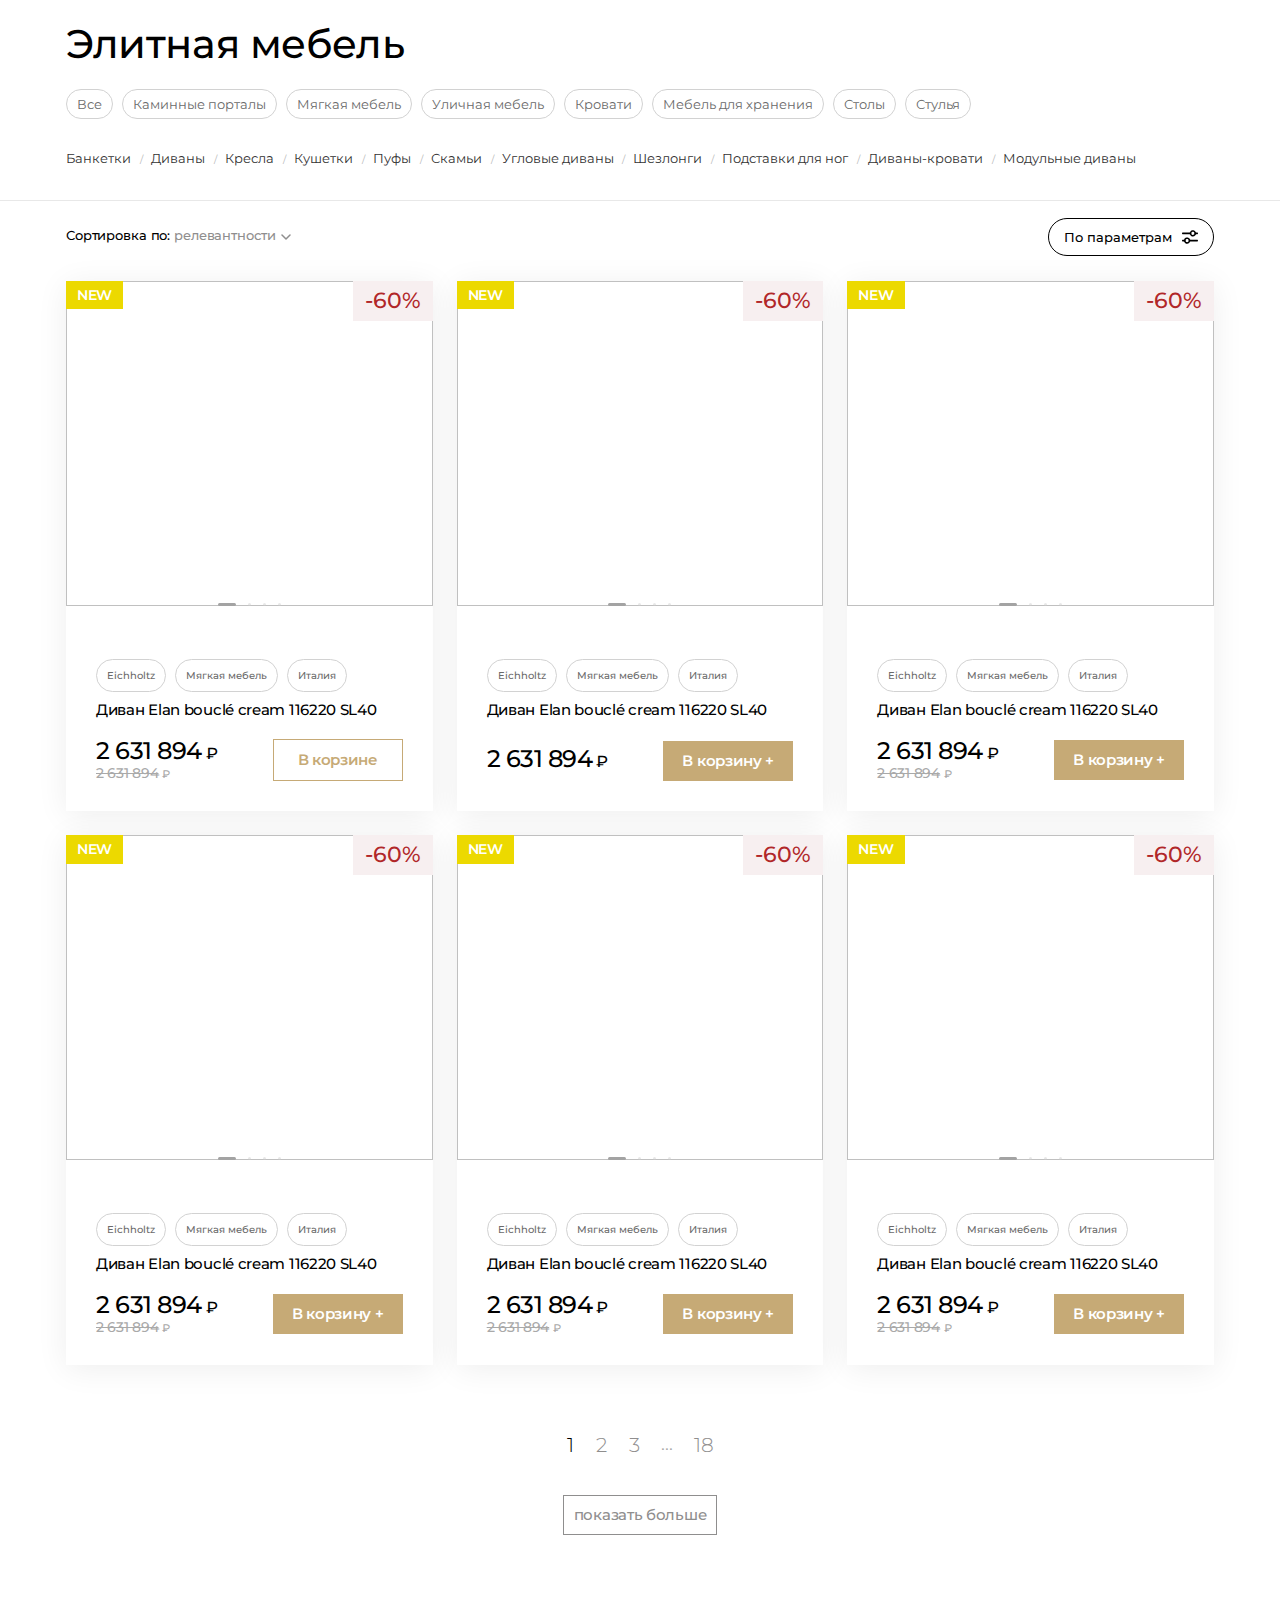
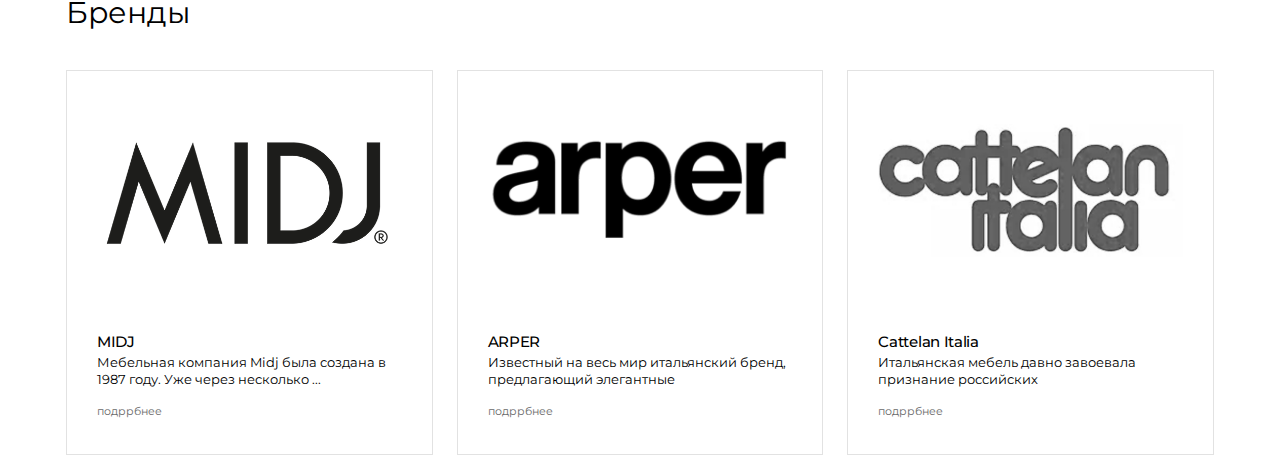
==== commit 275672a5: "fix Страна в карточке товара и ширина фильтра" ====
--- a/catalog-inner.html
+++ b/catalog-inner.html
@@ -2750,6 +2750,9 @@
 							<li>
 								<a href="tag.html">Мягкая мебель</a>
 							</li>
+							<li>
+								<a href="tag.html">Италия</a>
+							</li>
 						</ul>
 						<a href="index.html" class="card-product__title">Диван Elan bouclé cream
 							116220 SL40</a>
@@ -2803,6 +2806,9 @@
 							<li>
 								<a href="tag.html">Мягкая мебель</a>
 							</li>
+<li>
+								<a href="tag.html">Италия</a>
+							</li>
 						</ul>
 						<a href="index.html" class="card-product__title">Диван Elan bouclé cream
 							116220 SL40</a>
@@ -2854,6 +2860,9 @@
 							</li>
 							<li>
 								<a href="tag.html">Мягкая мебель</a>
+							</li>
+							<li>
+								<a href="tag.html">Италия</a>
 							</li>
 						</ul>
 						<a href="index.html" class="card-product__title">Диван Elan bouclé cream
@@ -2908,6 +2917,9 @@
 							<li>
 								<a href="tag.html">Мягкая мебель</a>
 							</li>
+							<li>
+								<a href="tag.html">Италия</a>
+							</li>
 						</ul>
 						<a href="index.html" class="card-product__title">Диван Elan bouclé cream
 							116220 SL40</a>
@@ -2961,6 +2973,9 @@
 							<li>
 								<a href="tag.html">Мягкая мебель</a>
 							</li>
+							<li>
+								<a href="tag.html">Италия</a>
+							</li>
 						</ul>
 						<a href="index.html" class="card-product__title">Диван Elan bouclé cream
 							116220 SL40</a>
@@ -3013,6 +3028,9 @@
 							</li>
 							<li>
 								<a href="tag.html">Мягкая мебель</a>
+							</li>
+							<li>
+								<a href="tag.html">Италия</a>
 							</li>
 						</ul>
 						<a href="index.html" class="card-product__title">Диван Elan bouclé cream
--- a/components/product-grid/product-grid.css
+++ b/components/product-grid/product-grid.css
@@ -489,7 +489,7 @@
   opacity: 1;
 }
 .products-wrap__filter-popup {
-  max-width: 986px;
+  max-width: 50%;
   position: absolute;
   right: 0;
   box-shadow: 0 20px 80px 0 rgba(13, 12, 33, 0.25);
@@ -499,6 +499,14 @@
   height: 100%;
   transition: transform 0.6s;
   transform: translateX(100%);
+}
+@media (max-width: 1024px) {
+  .products-wrap__filter-popup {
+    max-width: min(90%, 400px);
+    transform: translateX(-100%);
+    left: 0;
+    right: initial;
+  }
 }
 .products-wrap__filter._open .products-wrap__filter-popup {
   transform: translateX(0%);
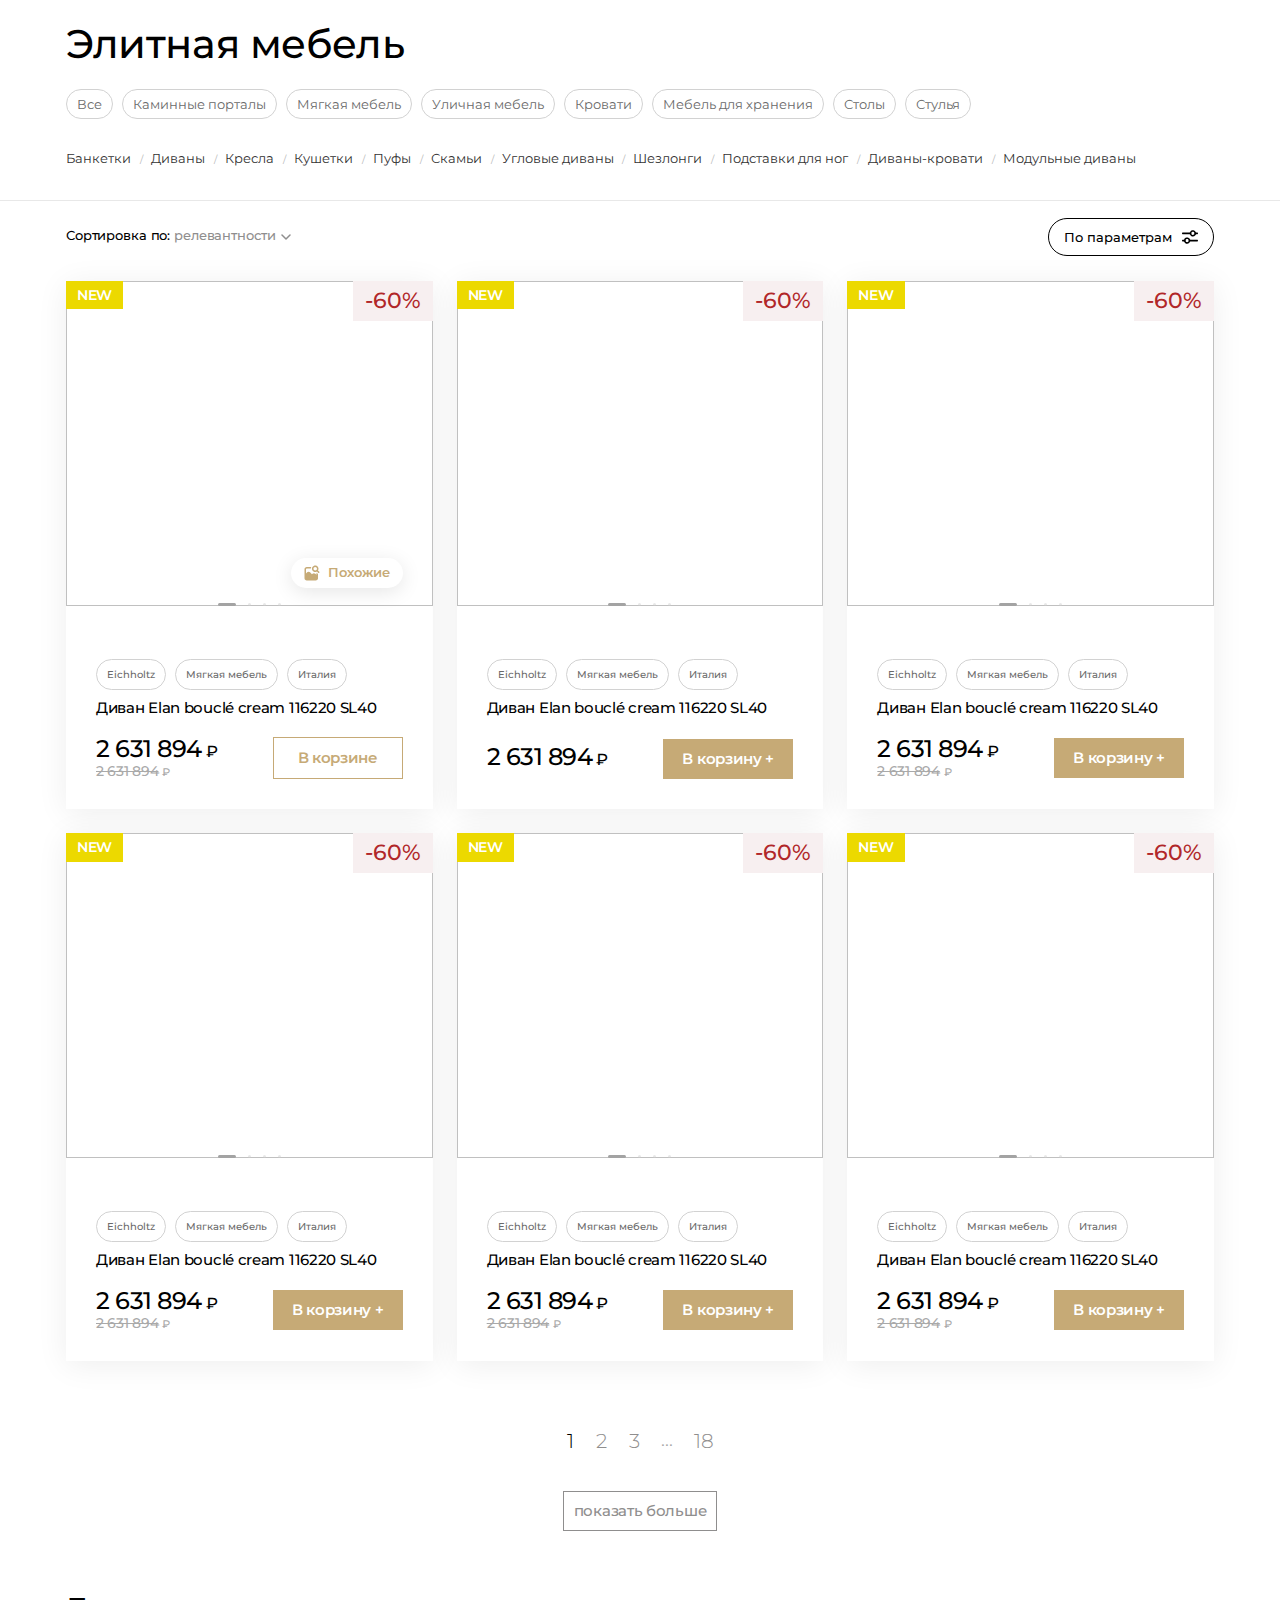
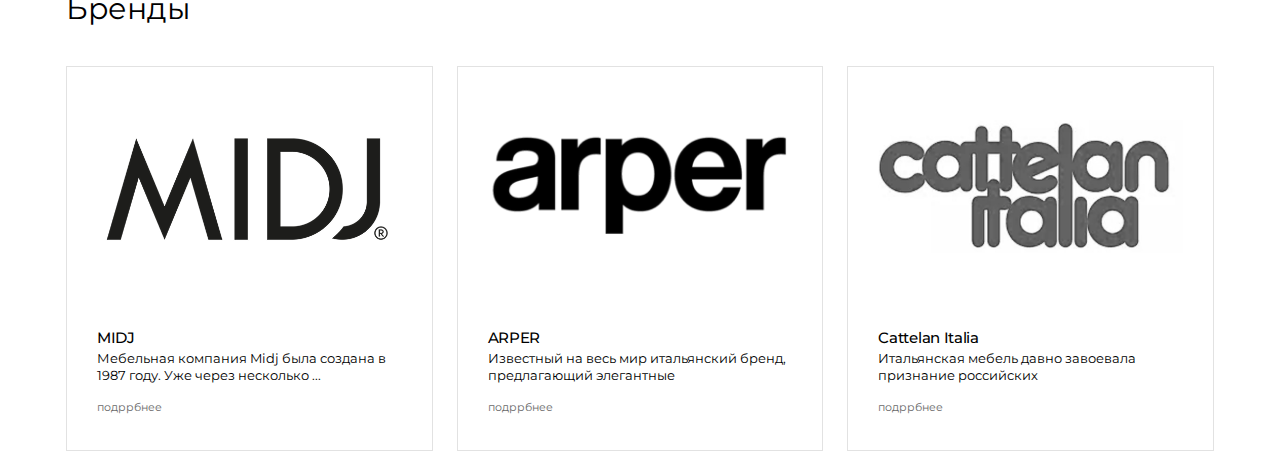
==== commit 67fd0202: "Update: Кнопка "Похожие"" ====
--- a/catalog-inner.html
+++ b/catalog-inner.html
@@ -2741,6 +2741,12 @@
 								<img src="https://rc.idcollection.ru/upload/webp/resize_cache/339/400_400_1/divan_firenze_117190_array.webp" alt="">
 							</div>
 							<div class="card-product__slider-pagi"></div>
+							<a class="card-product__similar" href="/catalog.html">
+								<svg >
+									<use href="img/sprite.svg#similar"></use>
+								</svg>
+								<span>Похожие</span>
+							</a>
 						</div>
 						
 						<ul class="card-product__tags">
--- a/components/product-card/product-card.css
+++ b/components/product-card/product-card.css
@@ -277,17 +277,25 @@
   margin: 0;
   display: flex;
   flex-direction: row;
+  flex-wrap: wrap;
   gap: 9px;
   margin-bottom: 9px;
   white-space: nowrap;
+}
+@media (max-width: 1024px) {
+  .card-product__tags {
+    gap: 2px 5px;
+  }
 }
 .card-product__tags li {
   border: 1px solid #d2d2d2;
   border-radius: 80px;
   padding: 0;
   margin: 0;
+  line-height: 0;
 }
 .card-product__tags li a {
+  line-height: 130%;
   padding: 8px 10px;
   font-weight: 500;
   font-size: 10px;
@@ -297,7 +305,7 @@
 @media (max-width: 1024px) {
   .card-product__tags li a {
     font-size: 8px;
-    padding: 6px;
+    padding: 4px 6px;
   }
 }
 .card-product__tags li a:hover {
@@ -324,6 +332,40 @@
 }
 .card-product__title:hover {
   color: #c6aa76;
+}
+.card-product__similar {
+  display: flex;
+  flex-direction: row;
+  position: absolute;
+  right: 30px;
+  bottom: 18px;
+  gap: 8px;
+  align-items: center;
+  box-shadow: 0px 4px 20px 0px rgba(0, 0, 0, 0.1019607843);
+  background: #fff;
+  color: #c6aa76 !important;
+  padding: 7px 13px;
+  border-radius: 800px;
+  z-index: 10;
+  font-size: 13px;
+  line-height: 15px;
+  font-weight: 600;
+}
+.card-product__similar svg {
+  width: 16px;
+  height: 16px;
+}
+.card-product__similar:hover {
+  color: #c18e49;
+}
+@media (max-width: 1024px) {
+  .card-product__similar {
+    font-size: 0px;
+    gap: 0;
+    right: 10px;
+    bottom: 10px;
+    padding: 7px;
+  }
 }
 .card-product__bottom {
   margin-top: auto;
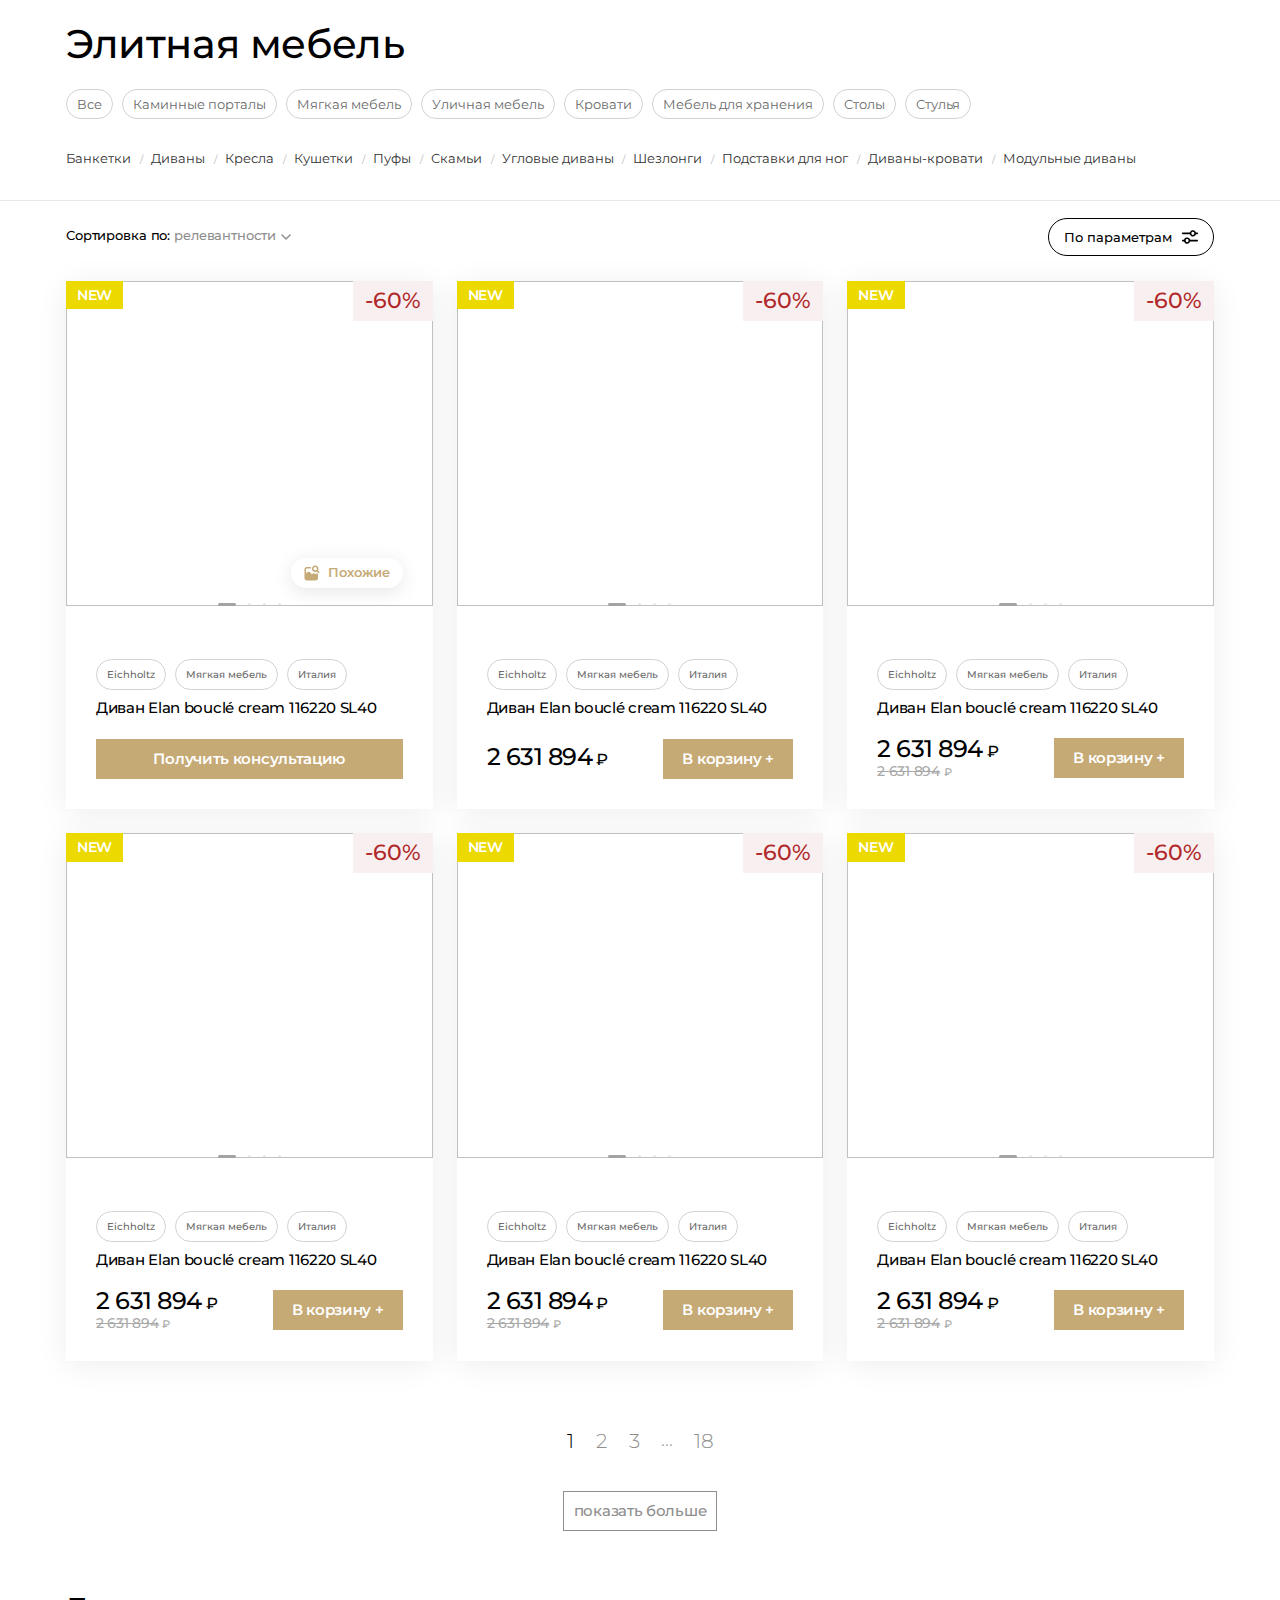
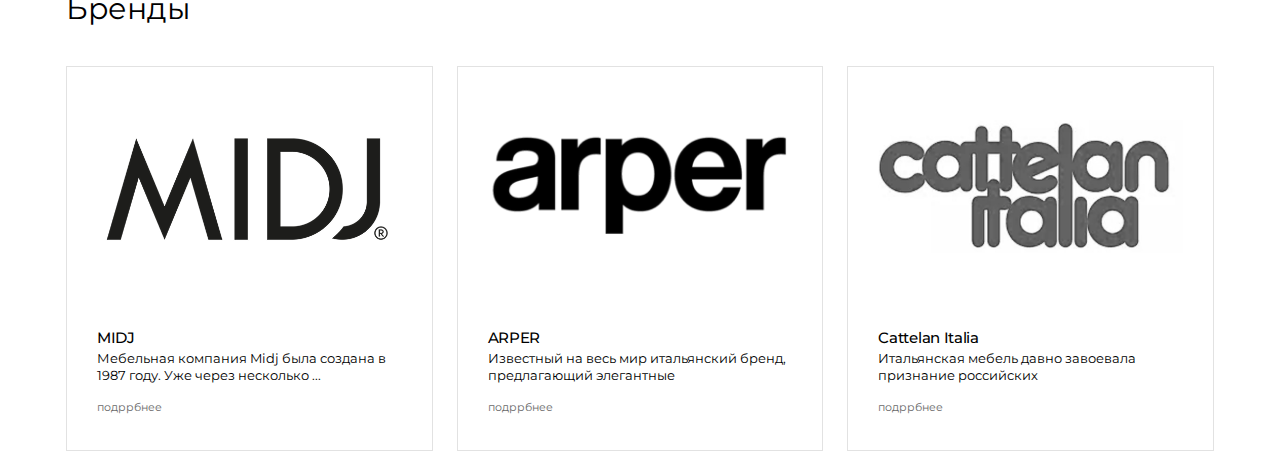
==== commit 4e95dd2b: "fix" ====
--- a/catalog-inner.html
+++ b/catalog-inner.html
@@ -2728,18 +2728,18 @@
 						<div class="card-product__is-new">NEW</div>
 						<div class="card-product__sale">-60%</div>
 						<div class="card-product__slider">
-							<div class="card-product__slide">
+							<a  href="#" class="card-product__slide">
 								<img src="https://rc.idcollection.ru/upload/webp/resize_cache/339/400_400_1/divan_firenze_117190_array.webp" alt="">
-							</div>
-							<div class="card-product__slide">
+							</a>
+							<a href="#" class="card-product__slide">
 								<img src="https://rc.idcollection.ru/upload/webp/resize_cache/82d/400_400_1/krovat_coventry_fabric_d_5231_htadboard_edge_in_canaletto_walnut_array.webp" alt="">
-							</div>
-							<div class="card-product__slide">
+							</a>
+							<a  href="#" class="card-product__slide">
 								<img src="https://rc.idcollection.ru/upload/webp/resize_cache/1ed/400_400_1/podsvechnik_lapidos_s_117514_array.webp" alt="">
-							</div>
-							<div class="card-product__slide">
+							</a>
+							<a href="#" class="card-product__slide">
 								<img src="https://rc.idcollection.ru/upload/webp/resize_cache/339/400_400_1/divan_firenze_117190_array.webp" alt="">
-							</div>
+							</a>
 							<div class="card-product__slider-pagi"></div>
 							<a class="card-product__similar" href="/catalog.html">
 								<svg >
@@ -2762,29 +2762,22 @@
 						</ul>
 						<a href="index.html" class="card-product__title">Диван Elan bouclé cream
 							116220 SL40</a>
-						<div class="card-product__bottom">
-							<div class="card-product__price-wrap">
-								<div class="card-product__price">2 631 894</div>
-								<div class="card-product__price-old">2 631 894</div>
-							</div>
-							<div class="card-product__ui add2cart active js-add-to-basket " data-productid="3836979" data-quantity="1" data-isdelay="0">
-								<button class="card-product__add" type="button">В корзину +</button>
-								<button class="card-product__in-basket" type="button">В корзине</button>
-								<!-- <div class="card-product__basket">
-									<button class="card-product__basket-delete" type="button">
-										<svg  viewBox="0 0 16 17" fill="none" xmlns="http://www.w3.org/2000/svg">
-											<path d="M3.04354 3.3758V13.4376C3.04344 13.7249 3.09995 14.0095 3.20986 14.275C3.31977 14.5404 3.48092 14.7817 3.6841 14.9848C3.88728 15.188 4.1285 15.3492 4.39398 15.4591C4.65947 15.569 4.94401 15.6255 5.23135 15.6254H11.3565C11.9366 15.6254 12.4928 15.395 12.903 14.9848C13.3131 14.5747 13.5435 14.0184 13.5435 13.4384V3.375M1.29395 3.3758H15.2939" stroke="currentColor" stroke-linecap="round" stroke-linejoin="round"/>
-											<path d="M5.66895 3.3752V2.0622C5.66873 1.88975 5.70256 1.71896 5.76848 1.55961C5.8344 1.40026 5.93112 1.25548 6.05309 1.13358C6.17507 1.01168 6.3199 0.915047 6.47929 0.849225C6.63869 0.783403 6.8095 0.749685 6.98195 0.750002H9.60635C9.77879 0.749685 9.94961 0.783403 10.109 0.849225C10.2684 0.915047 10.4132 1.01168 10.5352 1.13358C10.6572 1.25548 10.7539 1.40026 10.8198 1.55961C10.8857 1.71896 10.9196 1.88975 10.9193 2.0622V3.3752M6.54455 12.2012V7.828M10.0446 12.2012V7.828" stroke="currentColor" stroke-linecap="round" stroke-linejoin="round"/>
-										</svg>
-									</button>
-									<button class="card-product__basket-sub" type="button">-</button>
-									<input class="card-product__basket-count" type="number"/>
-									<button class="card-product__basket-add" type="button">+</button>
-								</div> -->
-							</div>
-							
-							
-						</div>
+						<div class="card-product__bottom _no-price">
+								<div class="card-product__price-wrap">
+								  </div>
+							<div id="bxdynamic_9c7zBT_start" style="display:none"></div>
+							<!-- <div class="card-product__ui add2cart active js-add-to-basket " data-productid="3836979" data-quantity="1" data-isdelay="0">
+											<button class="card-product__add" type="button">В корзину +</button>
+											<button class="card-product__in-basket" type="button">В корзине</button>
+										</div> -->
+						
+							<div class="card-product__ui add2cart">
+						
+										<button class="card-product__add" data-toggle="modal" data-target="#consult-modal" data-name="Трёхместный диван Max Sofa 3-Seat MS3-A" data-id="3819950" data-url="/catalogue/divany/tryekhmestnyy-divan-max-sofa-3-seat-ms3-a--p00104919.html">
+									Получить консультацию
+								  </button>
+									</div>
+							<div id="bxdynamic_9c7zBT_end" style="display:none"></div>  </div>
 					</div>
 					<div class="card-product">
 						<div class="card-product__is-new">NEW</div>
--- a/components/product-grid/product-grid.css
+++ b/components/product-grid/product-grid.css
@@ -226,7 +226,7 @@
   border-radius: 0;
 }
 .products-wrap__filter .btn.btn-themes:hover {
-  background: #c6aa76;
+  background: #c18e49;
 }
 .products-wrap__filter .btn.btn-link {
   padding: 10px;
@@ -235,9 +235,10 @@
   line-height: 292%;
   letter-spacing: -0.01em;
   color: #4a4a4a;
+  text-decoration: none;
 }
 .products-wrap__filter .btn.btn-link:hover {
-  color: #c6aa76s;
+  color: #c18e49;
 }
 .products-wrap__filter .bx-filter .bx-filter-title {
   font-weight: 500;
@@ -301,6 +302,9 @@
 }
 .products-wrap__filter .bx-filter-box__visible-toggle span:nth-child(2) {
   display: none;
+}
+.products-wrap__filter .bx-filter-box__visible-toggle:hover {
+  border-color: transparent;
 }
 .products-wrap__filter .bx-filter-box._all-visible .bx-filter-box__visible-toggle span:nth-child(1) {
   display: none;
@@ -415,10 +419,14 @@
   color: #000;
   pointer-events: none;
 }
+.products-wrap__filter .bx-ui-slider-track {
+  background: #d9d9d9;
+}
+.products-wrap__filter .bx-filter .bx-ui-slider-pricebar-v,
 .products-wrap__filter .bx-filter .bx-ui-slider-pricebar-vn {
-  background: #d9d9d9;
-}
-.products-wrap__filter .bx-filter .bx-ui-slider-pricebar-v {
+  background: transparent !important;
+}
+.products-wrap__filter .bx-filter .bx-ui-slider-pricebar-vd {
   background: #c6aa76;
 }
 .products-wrap__filter .bx-ui-slider-part {
@@ -602,6 +610,8 @@
   display: flex;
   flex-direction: row;
   margin-top: 17px;
+  z-index: 20;
+  position: relative;
 }
 .products-wrap__filter-open {
   border: 1px solid #000;
@@ -620,7 +630,7 @@
 }
 .products-wrap__sort {
   position: relative;
-  z-index: 10;
+  z-index: 4;
   margin-right: auto;
 }
 .products-wrap__sort-title {
--- a/components/product-card/product-card.css
+++ b/components/product-card/product-card.css
@@ -374,6 +374,12 @@
   align-items: center;
   gap: 10px;
 }
+.card-product__bottom._no-price {
+  gap: 0;
+}
+.card-product__bottom._no-price .card-product__ui {
+  width: 100%;
+}
 .card-product__price {
   font-weight: 500;
   font-size: 24px;
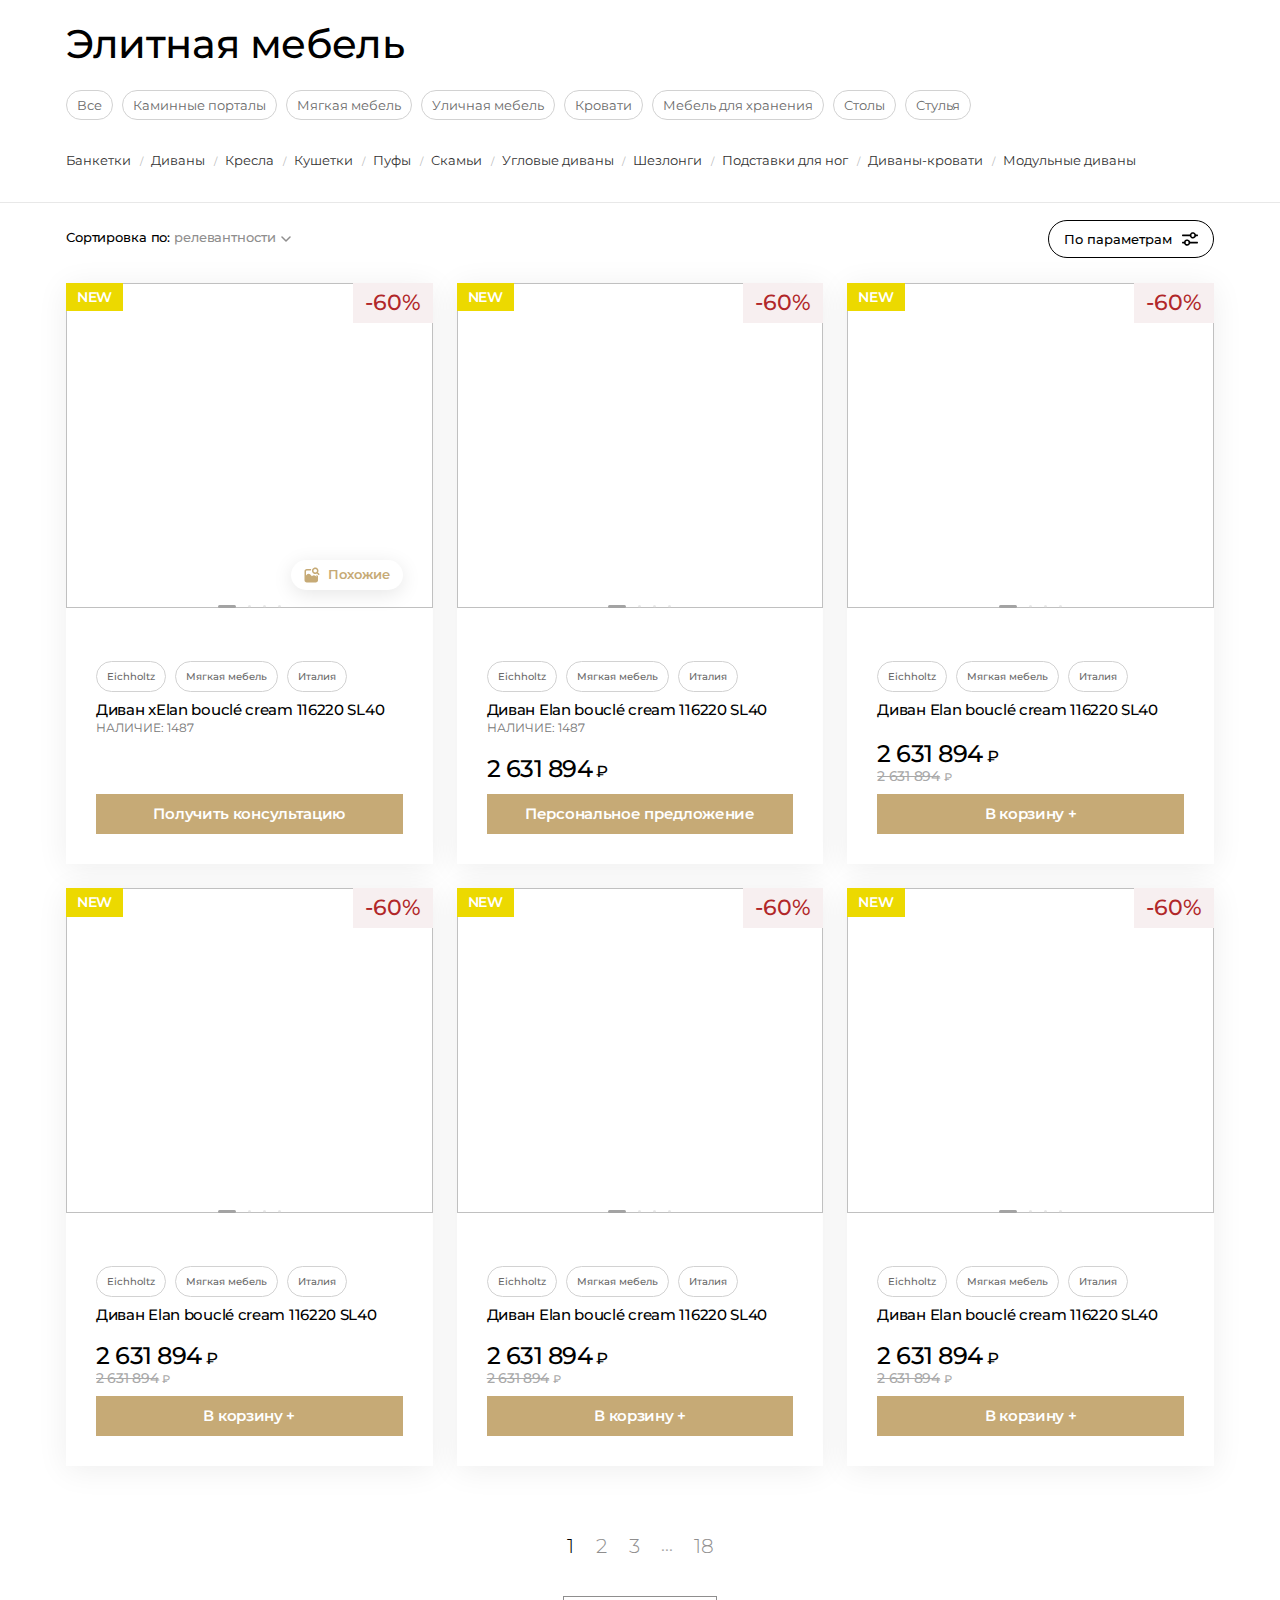
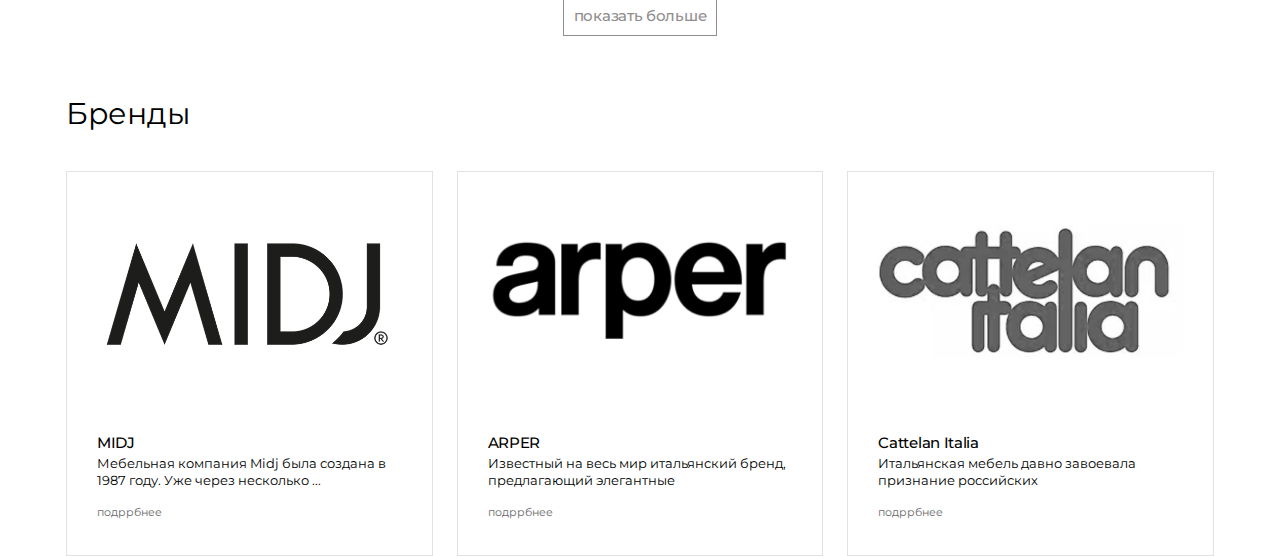
==== commit 75db482e: "fix" ====
--- a/catalog-inner.html
+++ b/catalog-inner.html
@@ -2760,8 +2760,9 @@
 								<a href="tag.html">Италия</a>
 							</li>
 						</ul>
-						<a href="index.html" class="card-product__title">Диван Elan bouclé cream
+						<a href="index.html" class="card-product__title">Диван  xElan bouclé cream
 							116220 SL40</a>
+						<div class="card-product__in-stock">Наличие: 1487</div>
 						<div class="card-product__bottom _no-price">
 								<div class="card-product__price-wrap">
 								  </div>
@@ -2811,13 +2812,15 @@
 						</ul>
 						<a href="index.html" class="card-product__title">Диван Elan bouclé cream
 							116220 SL40</a>
-						<div class="card-product__bottom">
+							<div class="card-product__in-stock">Наличие: 1487</div>
+							<div class="card-product__bottom _column-style" >
 							<div class="card-product__price-wrap">
 								<div class="card-product__price">2 631 894</div>
 							</div>
 							<div class="card-product__ui add2cart js-add-to-basket " data-productid="3836979" data-quantity="1" data-isdelay="0">
-								<button class="card-product__add" type="button">В корзину +</button>
-								<button class="card-product__in-basket" type="button">В корзине</button>
+								<button class="card-product__add" data-toggle="modal" data-target="#consult-modal" data-name="Трёхместный диван Max Sofa 3-Seat MS3-A" data-id="3819950" data-url="/catalogue/divany/tryekhmestnyy-divan-max-sofa-3-seat-ms3-a--p00104919.html">
+									Персональное предложение
+								  </button>
 								<!-- <div class="card-product__basket">
 									<button class="card-product__basket-delete" type="button">
 										<svg  viewBox="0 0 16 17" fill="none" xmlns="http://www.w3.org/2000/svg">
--- a/components/product-grid/product-grid.css
+++ b/components/product-grid/product-grid.css
@@ -548,7 +548,7 @@
   flex-direction: row;
   flex-wrap: wrap;
   gap: 12px 9px;
-  padding: 0;
+  padding: 1px 0;
   margin: 0;
   margin-bottom: 30px;
 }
@@ -759,6 +759,8 @@
 .products-grid {
   display: grid;
   grid-template-columns: 1fr 1fr 1fr;
+  position: relative;
+  z-index: 0;
   gap: 24px;
   margin-top: 25px;
   margin-bottom: 60px;
--- a/components/product-card/product-card.css
+++ b/components/product-card/product-card.css
@@ -232,6 +232,8 @@
   top: 0;
   pointer-events: none;
   width: 100%;
+  -o-object-fit: contain;
+     object-fit: contain;
   height: 100%;
 }
 .card-product__is-new, .card-product__one-tag {
@@ -332,6 +334,12 @@
 }
 .card-product__title:hover {
   color: #c6aa76;
+}
+.card-product__in-stock {
+  margin-top: -20px;
+  margin-bottom: 20px;
+  font-size: 12px;
+  text-transform: uppercase;
 }
 .card-product__similar {
   display: flex;
@@ -370,14 +378,11 @@
 .card-product__bottom {
   margin-top: auto;
   display: flex;
-  flex-direction: row;
-  align-items: center;
+  align-items: flex-start;
+  flex-direction: column;
   gap: 10px;
 }
-.card-product__bottom._no-price {
-  gap: 0;
-}
-.card-product__bottom._no-price .card-product__ui {
+.card-product__bottom._column-style .card-product__ui, .card-product__bottom._no-price .card-product__ui {
   width: 100%;
 }
 .card-product__price {
@@ -422,13 +427,8 @@
   margin-left: 4px;
 }
 .card-product__ui {
-  width: 130px;
+  width: 100%;
   margin-left: auto;
-}
-@media (max-width: 1024px) {
-  .card-product__ui {
-    width: 27px;
-  }
 }
 .card-product__add {
   padding: 11px 5px;
@@ -440,29 +440,6 @@
   color: #fff;
   display: block;
   width: 100%;
-}
-@media (max-width: 1024px) {
-  .card-product__add {
-    font-size: 0px;
-    width: 27px;
-    height: 27px;
-    padding: 0;
-    text-align: center;
-    display: flex;
-    flex-direction: row;
-    align-items: center;
-    justify-items: center;
-    justify-content: center;
-  }
-  .card-product__add::after {
-    content: "+";
-    display: inline-block;
-    font-weight: 600;
-    font-size: 15px;
-    line-height: 120%;
-    letter-spacing: -0.02em;
-    color: #fff;
-  }
 }
 .card-product__ui.active .card-product__add {
   display: none;
--- a/components/search.title/main/style.css
+++ b/components/search.title/main/style.css
@@ -8,6 +8,13 @@
 
 html {
   scroll-behavior: smooth;
+}
+
+.form-search__input {
+  border: 1px solid #c6aa76 !important;
+  background: #fff !important;
+  padding: 8px 5px !important;
+  width: 100% !important;
 }
 
 .search-page {
@@ -78,15 +85,7 @@
   color: #000;
   border-bottom: 1px solid #000;
 }
-
-.search-header__wrapper {
-  box-sizing: border-box !important;
-}
-.search-header__wrapper input {
-  box-sizing: border-box !important;
-}
-
-.form-search__input {
+.search-page .form-search__input {
   border: 4px solid #f3f3f3 !important;
   background: #fff !important;
   background-image: url("data:image/svg+xml,%3Csvg width='22' height='22' viewBox='0 0 22 22' fill='none' xmlns='http://www.w3.org/2000/svg'%3E%3Cpath d='M21.9998 20.5868L17.7378 16.3248C19.3644 14.3354 20.1642 11.7969 19.9716 9.23432C19.7791 6.67179 18.609 4.28129 16.7034 2.55728C14.7977 0.833269 12.3024 -0.0923492 9.73342 -0.0281174C7.16447 0.0361144 4.71848 1.08528 2.9014 2.90237C1.08431 4.71946 0.0351378 7.16545 -0.029094 9.7344C-0.0933258 12.3034 0.832292 14.7987 2.5563 16.7043C4.28031 18.61 6.67081 19.7801 9.23334 19.9726C11.7959 20.1651 14.3344 19.3654 16.3238 17.7388L20.5858 22.0008L21.9998 20.5868ZM9.99978 18.0008C8.41753 18.0008 6.87081 17.5316 5.55522 16.6525C4.23963 15.7735 3.21425 14.524 2.60875 13.0622C2.00324 11.6004 1.84482 9.99188 2.1535 8.44004C2.46218 6.88819 3.22411 5.46272 4.34293 4.3439C5.46175 3.22508 6.88721 2.46316 8.43906 2.15448C9.99091 1.84579 11.5994 2.00422 13.0612 2.60972C14.5231 3.21522 15.7725 4.2406 16.6515 5.5562C17.5306 6.87179 17.9998 8.41851 17.9998 10.0008C17.9974 12.1218 17.1538 14.1552 15.654 15.655C14.1542 17.1548 12.1208 17.9984 9.99978 18.0008Z' fill='%23273167' /%3E%3C/svg%3E") !important;
@@ -100,11 +99,18 @@
   letter-spacing: -0.01em;
   color: #000;
 }
-.form-search__input::-moz-placeholder {
+.search-page .form-search__input::-moz-placeholder {
   color: #8f8e8e !important;
 }
-.form-search__input::placeholder {
+.search-page .form-search__input::placeholder {
   color: #8f8e8e !important;
+}
+
+.search-header__wrapper {
+  box-sizing: border-box !important;
+}
+.search-header__wrapper input {
+  box-sizing: border-box !important;
 }
 
 header .search-header__wrapper .form-search {
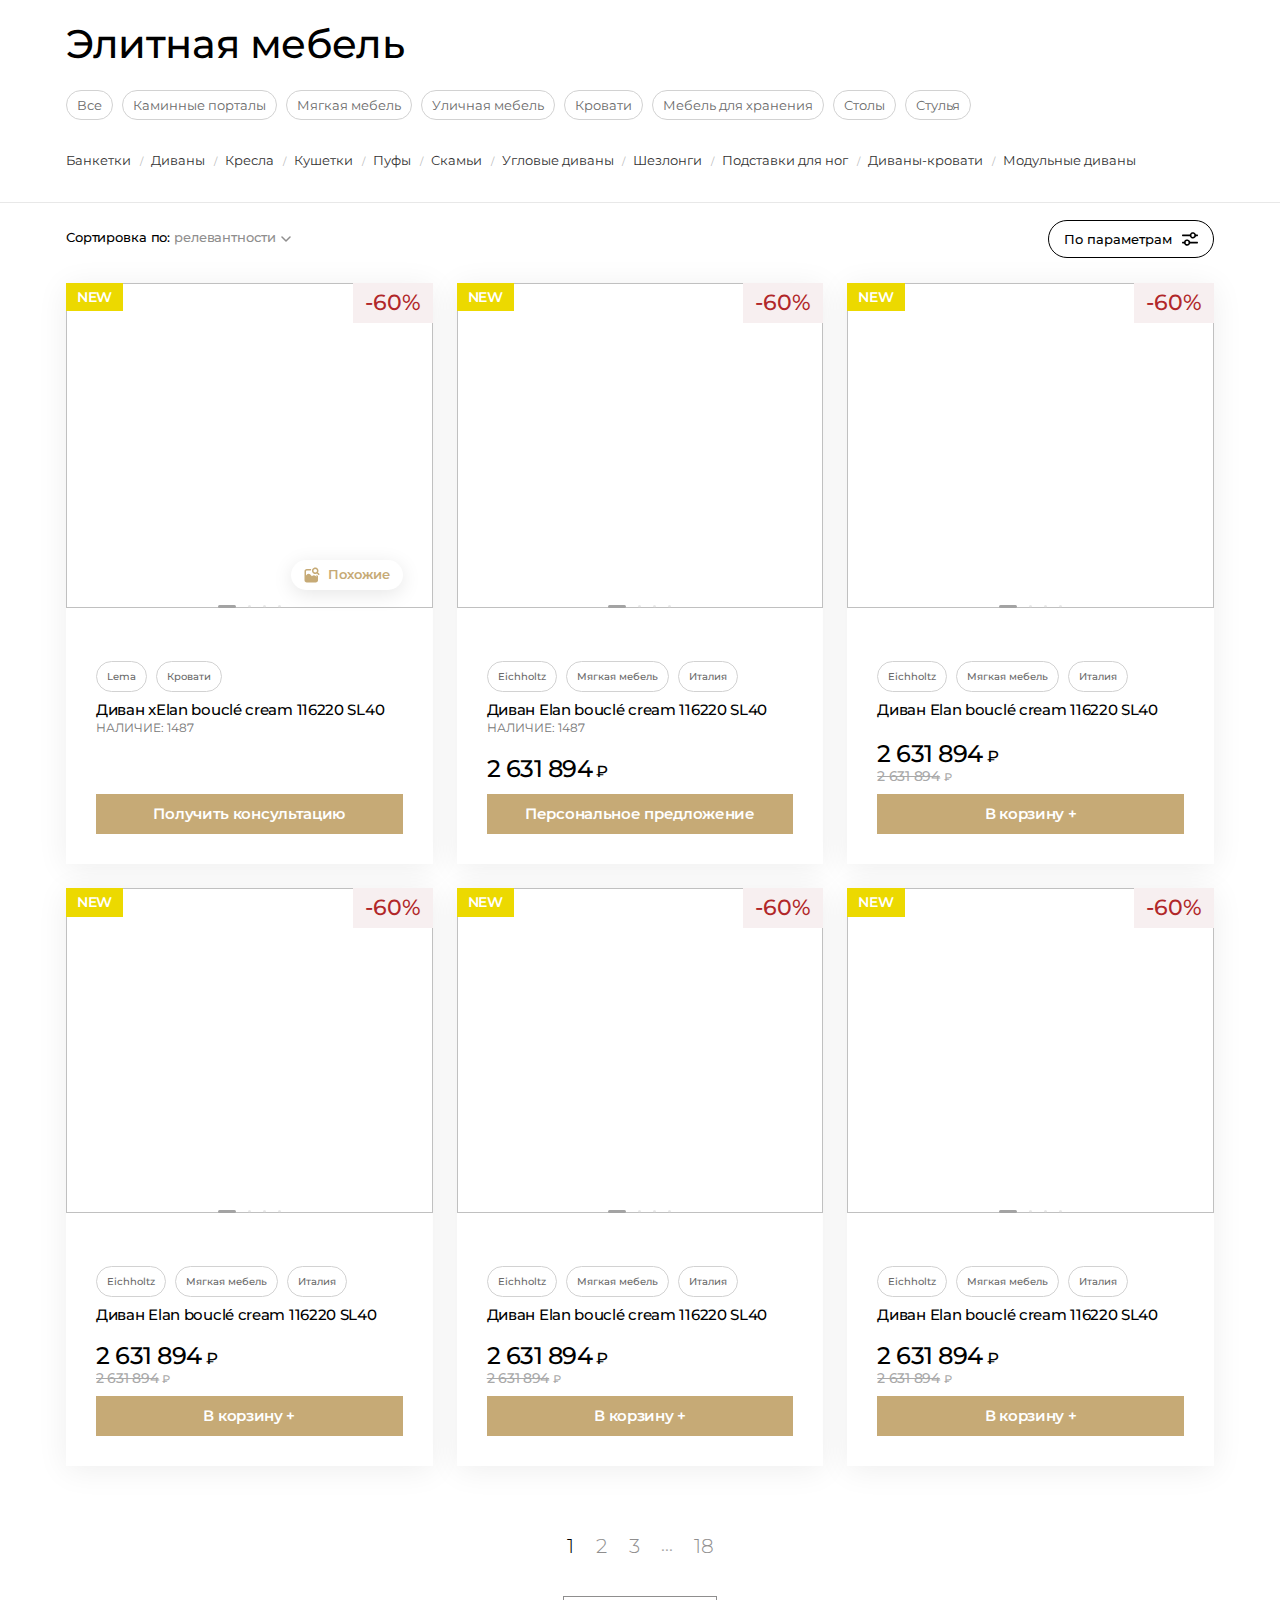
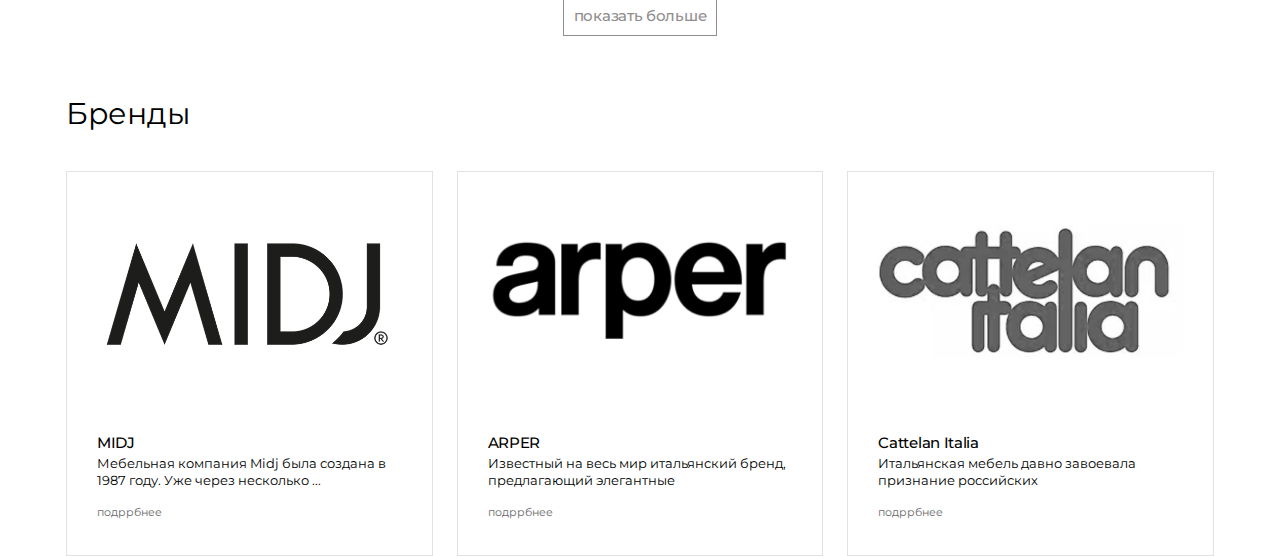
==== commit a57d8c83: "попап покупки" ====
--- a/catalog-inner.html
+++ b/catalog-inner.html
@@ -8,6 +8,7 @@
 	<link rel="stylesheet" href="./components/product-grid/product-grid.css">
 	<link rel="stylesheet" href="./components/product-card/product-card.css">
 	<link rel="stylesheet" href="./components/banner-stock/banner-stock.css">
+	<link rel="stylesheet" href="./components/popup-add/popup-add.css">
 	<link rel="stylesheet" href="./components/catalog-list/catalog-list.css">
 	<link rel="stylesheet" href="./components/banner-kitchen/banner-kitchen.css">
 	<link rel="stylesheet" href="./components/pagenavigation/pagenavigation.css">
@@ -2603,6 +2604,59 @@
 							</div>
 						</div>
 					</div>
+				</div>
+				<div class="popup-add">
+					
+						<div class="popup-add__head">
+							<h3>Добавлено</h3>
+							<p>Товар добавлен в корзину</p>
+							<button type="button" class="popup-add__close">
+								<svg width="20" height="20" viewBox="0 0 20 20" fill="none" xmlns="http://www.w3.org/2000/svg">
+									<path d="M19 1L1 19M1 1L19 19" stroke="black" stroke-linecap="round" stroke-linejoin="round"/>
+								</svg>
+							</button>
+						</div>
+						<div class="popup-add__product">
+							<div class="popup-add__product-row">
+								<div class="popup-add__product-img-wrap">
+									<img class="popup-add__product-img" src="https://idcollection.ru/upload/webp/resize_cache/6c1/400_400_1/bra_jade_112648_sl60_array.webp" alt="">
+									<div class="popup-add__product-is-new">NEW</div>
+									<div class="popup-add__product-sale">-60%</div>
+								</div>
+								<div class="popup-add__product-body">
+									<ul class="popup-add__product-tags">
+										<li>
+											<a href="tag.html">Lema</a>
+										</li>
+										<li>
+											<a href="tag.html">Кровати</a>
+										</li>
+									</ul>
+									<a href="index.html" class="popup-add__product-title">Приставной столик ZENA сет 2 шт 117619 SL20</a>
+									<div class="popup-add__product-bottom">
+										<div class="popup-add__product-price">2 631 894</div>
+										<div class="popup-add__product-basket">
+											<button class="popup-add__product-basket-delete" type="button">
+												<svg  viewBox="0 0 16 17" fill="none" xmlns="http://www.w3.org/2000/svg">
+													<path d="M3.04354 3.3758V13.4376C3.04344 13.7249 3.09995 14.0095 3.20986 14.275C3.31977 14.5404 3.48092 14.7817 3.6841 14.9848C3.88728 15.188 4.1285 15.3492 4.39398 15.4591C4.65947 15.569 4.94401 15.6255 5.23135 15.6254H11.3565C11.9366 15.6254 12.4928 15.395 12.903 14.9848C13.3131 14.5747 13.5435 14.0184 13.5435 13.4384V3.375M1.29395 3.3758H15.2939" stroke="currentColor" stroke-linecap="round" stroke-linejoin="round"/>
+													<path d="M5.66895 3.3752V2.0622C5.66873 1.88975 5.70256 1.71896 5.76848 1.55961C5.8344 1.40026 5.93112 1.25548 6.05309 1.13358C6.17507 1.01168 6.3199 0.915047 6.47929 0.849225C6.63869 0.783403 6.8095 0.749685 6.98195 0.750002H9.60635C9.77879 0.749685 9.94961 0.783403 10.109 0.849225C10.2684 0.915047 10.4132 1.01168 10.5352 1.13358C10.6572 1.25548 10.7539 1.40026 10.8198 1.55961C10.8857 1.71896 10.9196 1.88975 10.9193 2.0622V3.3752M6.54455 12.2012V7.828M10.0446 12.2012V7.828" stroke="currentColor" stroke-linecap="round" stroke-linejoin="round"/>
+												</svg>
+											</button>
+											<button class="popup-add__product-basket-sub" type="button">-</button>
+											<input class="popup-add__product-basket-count" value="0" type="number"/>
+											<button class="popup-add__product-basket-add" type="button">+</button>
+										</div>
+									</div>
+									<a class="popup-add__go" href="index.html">
+										<span>Перейти к оформлению</span>
+										<svg>
+											<use href="img/sprite.svg#long-arrow"></use>
+										</svg>
+									</a>
+								</div>
+							</div>
+						</div>
+					
 				</div>
 				<h1 class="products-wrap__title">Элитная мебель</h1>
 				<div class="products-wrap__category-wrap">
@@ -2729,16 +2783,16 @@
 						<div class="card-product__sale">-60%</div>
 						<div class="card-product__slider">
 							<a  href="#" class="card-product__slide">
-								<img src="https://rc.idcollection.ru/upload/webp/resize_cache/339/400_400_1/divan_firenze_117190_array.webp" alt="">
+								<img src="https://idcollection.ru/upload/webp/resize_cache/339/400_400_1/divan_firenze_117190_array.webp" alt="">
 							</a>
 							<a href="#" class="card-product__slide">
-								<img src="https://rc.idcollection.ru/upload/webp/resize_cache/82d/400_400_1/krovat_coventry_fabric_d_5231_htadboard_edge_in_canaletto_walnut_array.webp" alt="">
+								<img src="https://idcollection.ru/upload/webp/resize_cache/82d/400_400_1/krovat_coventry_fabric_d_5231_htadboard_edge_in_canaletto_walnut_array.webp" alt="">
 							</a>
 							<a  href="#" class="card-product__slide">
-								<img src="https://rc.idcollection.ru/upload/webp/resize_cache/1ed/400_400_1/podsvechnik_lapidos_s_117514_array.webp" alt="">
+								<img src="https://idcollection.ru/upload/webp/resize_cache/1ed/400_400_1/podsvechnik_lapidos_s_117514_array.webp" alt="">
 							</a>
 							<a href="#" class="card-product__slide">
-								<img src="https://rc.idcollection.ru/upload/webp/resize_cache/339/400_400_1/divan_firenze_117190_array.webp" alt="">
+								<img src="https://idcollection.ru/upload/webp/resize_cache/339/400_400_1/divan_firenze_117190_array.webp" alt="">
 							</a>
 							<div class="card-product__slider-pagi"></div>
 							<a class="card-product__similar" href="/catalog.html">
@@ -2751,13 +2805,10 @@
 						
 						<ul class="card-product__tags">
 							<li>
-								<a href="tag.html">Eichholtz</a>
+								<a href="tag.html">Lema</a>
 							</li>
 							<li>
-								<a href="tag.html">Мягкая мебель</a>
-							</li>
-							<li>
-								<a href="tag.html">Италия</a>
+								<a href="tag.html">Кровати</a>
 							</li>
 						</ul>
 						<a href="index.html" class="card-product__title">Диван  xElan bouclé cream
@@ -2785,16 +2836,16 @@
 						<div class="card-product__sale">-60%</div>
 						<div class="card-product__slider">
 							<div class="card-product__slide">
-								<img src="https://rc.idcollection.ru/upload/webp/resize_cache/339/400_400_1/divan_firenze_117190_array.webp" alt="">
+								<img src="https://idcollection.ru/upload/webp/resize_cache/339/400_400_1/divan_firenze_117190_array.webp" alt="">
 							</div>
 							<div class="card-product__slide">
-								<img src="https://rc.idcollection.ru/upload/webp/resize_cache/82d/400_400_1/krovat_coventry_fabric_d_5231_htadboard_edge_in_canaletto_walnut_array.webp" alt="">
+								<img src="https://idcollection.ru/upload/webp/resize_cache/82d/400_400_1/krovat_coventry_fabric_d_5231_htadboard_edge_in_canaletto_walnut_array.webp" alt="">
 							</div>
 							<div class="card-product__slide">
-								<img src="https://rc.idcollection.ru/upload/webp/resize_cache/1ed/400_400_1/podsvechnik_lapidos_s_117514_array.webp" alt="">
+								<img src="https://idcollection.ru/upload/webp/resize_cache/1ed/400_400_1/podsvechnik_lapidos_s_117514_array.webp" alt="">
 							</div>
 							<div class="card-product__slide">
-								<img src="https://rc.idcollection.ru/upload/webp/resize_cache/339/400_400_1/divan_firenze_117190_array.webp" alt="">
+								<img src="https://idcollection.ru/upload/webp/resize_cache/339/400_400_1/divan_firenze_117190_array.webp" alt="">
 							</div>
 							<div class="card-product__slider-pagi"></div>
 						</div>
@@ -2818,7 +2869,7 @@
 								<div class="card-product__price">2 631 894</div>
 							</div>
 							<div class="card-product__ui add2cart js-add-to-basket " data-productid="3836979" data-quantity="1" data-isdelay="0">
-								<button class="card-product__add" data-toggle="modal" data-target="#consult-modal" data-name="Трёхместный диван Max Sofa 3-Seat MS3-A" data-id="3819950" data-url="/catalogue/divany/tryekhmestnyy-divan-max-sofa-3-seat-ms3-a--p00104919.html">
+								<button class="card-product__add" popup-add-open>
 									Персональное предложение
 								  </button>
 								<!-- <div class="card-product__basket">
@@ -2842,16 +2893,16 @@
 						<div class="card-product__sale">-60%</div>
 						<div class="card-product__slider">
 							<div class="card-product__slide">
-								<img src="https://rc.idcollection.ru/upload/webp/resize_cache/339/400_400_1/divan_firenze_117190_array.webp" alt="">
+								<img src="https://idcollection.ru/upload/webp/resize_cache/339/400_400_1/divan_firenze_117190_array.webp" alt="">
 							</div>
 							<div class="card-product__slide">
-								<img src="https://rc.idcollection.ru/upload/webp/resize_cache/82d/400_400_1/krovat_coventry_fabric_d_5231_htadboard_edge_in_canaletto_walnut_array.webp" alt="">
+								<img src="https://idcollection.ru/upload/webp/resize_cache/82d/400_400_1/krovat_coventry_fabric_d_5231_htadboard_edge_in_canaletto_walnut_array.webp" alt="">
 							</div>
 							<div class="card-product__slide">
-								<img src="https://rc.idcollection.ru/upload/webp/resize_cache/1ed/400_400_1/podsvechnik_lapidos_s_117514_array.webp" alt="">
+								<img src="https://idcollection.ru/upload/webp/resize_cache/1ed/400_400_1/podsvechnik_lapidos_s_117514_array.webp" alt="">
 							</div>
 							<div class="card-product__slide">
-								<img src="https://rc.idcollection.ru/upload/webp/resize_cache/339/400_400_1/divan_firenze_117190_array.webp" alt="">
+								<img src="https://idcollection.ru/upload/webp/resize_cache/339/400_400_1/divan_firenze_117190_array.webp" alt="">
 							</div>
 							<div class="card-product__slider-pagi"></div>
 						</div>
@@ -2898,16 +2949,16 @@
 						<div class="card-product__sale">-60%</div>
 						<div class="card-product__slider">
 							<div class="card-product__slide">
-								<img src="https://rc.idcollection.ru/upload/webp/resize_cache/339/400_400_1/divan_firenze_117190_array.webp" alt="">
+								<img src="https://idcollection.ru/upload/webp/resize_cache/339/400_400_1/divan_firenze_117190_array.webp" alt="">
 							</div>
 							<div class="card-product__slide">
-								<img src="https://rc.idcollection.ru/upload/webp/resize_cache/82d/400_400_1/krovat_coventry_fabric_d_5231_htadboard_edge_in_canaletto_walnut_array.webp" alt="">
+								<img src="https://idcollection.ru/upload/webp/resize_cache/82d/400_400_1/krovat_coventry_fabric_d_5231_htadboard_edge_in_canaletto_walnut_array.webp" alt="">
 							</div>
 							<div class="card-product__slide">
-								<img src="https://rc.idcollection.ru/upload/webp/resize_cache/1ed/400_400_1/podsvechnik_lapidos_s_117514_array.webp" alt="">
+								<img src="https://idcollection.ru/upload/webp/resize_cache/1ed/400_400_1/podsvechnik_lapidos_s_117514_array.webp" alt="">
 							</div>
 							<div class="card-product__slide">
-								<img src="https://rc.idcollection.ru/upload/webp/resize_cache/339/400_400_1/divan_firenze_117190_array.webp" alt="">
+								<img src="https://idcollection.ru/upload/webp/resize_cache/339/400_400_1/divan_firenze_117190_array.webp" alt="">
 							</div>
 							<div class="card-product__slider-pagi"></div>
 						</div>
@@ -2954,16 +3005,16 @@
 						<div class="card-product__sale">-60%</div>
 						<div class="card-product__slider">
 							<div class="card-product__slide">
-								<img src="https://rc.idcollection.ru/upload/webp/resize_cache/339/400_400_1/divan_firenze_117190_array.webp" alt="">
+								<img src="https://idcollection.ru/upload/webp/resize_cache/339/400_400_1/divan_firenze_117190_array.webp" alt="">
 							</div>
 							<div class="card-product__slide">
-								<img src="https://rc.idcollection.ru/upload/webp/resize_cache/82d/400_400_1/krovat_coventry_fabric_d_5231_htadboard_edge_in_canaletto_walnut_array.webp" alt="">
+								<img src="https://idcollection.ru/upload/webp/resize_cache/82d/400_400_1/krovat_coventry_fabric_d_5231_htadboard_edge_in_canaletto_walnut_array.webp" alt="">
 							</div>
 							<div class="card-product__slide">
-								<img src="https://rc.idcollection.ru/upload/webp/resize_cache/1ed/400_400_1/podsvechnik_lapidos_s_117514_array.webp" alt="">
+								<img src="https://idcollection.ru/upload/webp/resize_cache/1ed/400_400_1/podsvechnik_lapidos_s_117514_array.webp" alt="">
 							</div>
 							<div class="card-product__slide">
-								<img src="https://rc.idcollection.ru/upload/webp/resize_cache/339/400_400_1/divan_firenze_117190_array.webp" alt="">
+								<img src="https://idcollection.ru/upload/webp/resize_cache/339/400_400_1/divan_firenze_117190_array.webp" alt="">
 							</div>
 							<div class="card-product__slider-pagi"></div>
 						</div>
@@ -3010,16 +3061,16 @@
 						<div class="card-product__sale">-60%</div>
 						<div class="card-product__slider">
 							<div class="card-product__slide">
-								<img src="https://rc.idcollection.ru/upload/webp/resize_cache/339/400_400_1/divan_firenze_117190_array.webp" alt="">
+								<img src="https://idcollection.ru/upload/webp/resize_cache/339/400_400_1/divan_firenze_117190_array.webp" alt="">
 							</div>
 							<div class="card-product__slide">
-								<img src="https://rc.idcollection.ru/upload/webp/resize_cache/82d/400_400_1/krovat_coventry_fabric_d_5231_htadboard_edge_in_canaletto_walnut_array.webp" alt="">
+								<img src="https://idcollection.ru/upload/webp/resize_cache/82d/400_400_1/krovat_coventry_fabric_d_5231_htadboard_edge_in_canaletto_walnut_array.webp" alt="">
 							</div>
 							<div class="card-product__slide">
-								<img src="https://rc.idcollection.ru/upload/webp/resize_cache/1ed/400_400_1/podsvechnik_lapidos_s_117514_array.webp" alt="">
+								<img src="https://idcollection.ru/upload/webp/resize_cache/1ed/400_400_1/podsvechnik_lapidos_s_117514_array.webp" alt="">
 							</div>
 							<div class="card-product__slide">
-								<img src="https://rc.idcollection.ru/upload/webp/resize_cache/339/400_400_1/divan_firenze_117190_array.webp" alt="">
+								<img src="https://idcollection.ru/upload/webp/resize_cache/339/400_400_1/divan_firenze_117190_array.webp" alt="">
 							</div>
 							<div class="card-product__slider-pagi"></div>
 						</div>
@@ -3118,6 +3169,7 @@
 	<script src="components/catalog-list/catalog-list.js"></script>
 	<script src="components/product-card/producr-card.js"></script>
 	<script src="components/product-grid/product-grid.js"></script>
+	<script src="components/popup-add/popup-add.js"></script>
 	<script>
 		;/* Start:"a:4:{s:4:"full";s:95:"/bitrix/components/bitrix/catalog.smart.filter/templates/.default/script.min.js?173385616114592";s:6:"source";s:75:"/bitrix/components/bitrix/catalog.smart.filter/templates/.default/script.js";s:3:"min";s:79:"/bitrix/components/bitrix/catalog.smart.filter/templates/.default/script.min.js";s:3:"map";s:79:"/bitrix/components/bitrix/catalog.smart.filter/templates/.default/script.map.js";}"*/
 function JCSmartFilter(t, e, i) {
--- a/components/popup-add/popup-add.css
+++ b/components/popup-add/popup-add.css
@@ -0,0 +1,473 @@
+@charset "UTF-8";
+@font-face {
+  font-family: "Gilroy";
+  src: url("fonts/Gilroy-Light.woff2") format("woff2"), url("fonts/Gilroy-Light.woff") format("woff");
+  font-weight: 300;
+  font-style: normal;
+  font-display: swap;
+}
+@font-face {
+  font-family: "Gilroy";
+  src: url("fonts/Gilroy-Regular.woff2") format("woff2"), url("fonts/Gilroy-Regular.woff") format("woff");
+  font-weight: normal;
+  font-style: normal;
+  font-display: swap;
+}
+@font-face {
+  font-family: "Gilroy";
+  src: url("fonts/Gilroy-Medium.woff2") format("woff2"), url("fonts/Gilroy-Medium.woff") format("woff");
+  font-weight: 500;
+  font-style: normal;
+  font-display: swap;
+}
+@font-face {
+  font-family: "Open Sans";
+  src: url("/local/static/assets/OpenSans-Italic.eot");
+  src: local("Open Sans Italic"), local("OpenSans-Italic"), url("/local/static/assets/OpenSans-Italic.eot?#iefix") format("embedded-opentype"), url("/local/static/assets/OpenSans-Italic.woff2") format("woff2"), url("/local/static/assets/OpenSans-Italic.woff") format("woff"), url("/local/static/assets/OpenSans-Italic.ttf") format("truetype");
+  font-weight: normal;
+  font-style: italic;
+  font-display: swap;
+}
+@font-face {
+  font-family: "Open Sans";
+  src: url("/local/static/assets/OpenSans-Regular.eot");
+  src: local("Open Sans Regular"), local("OpenSans-Regular"), url("/local/static/assets/OpenSans-Regular.eot?#iefix") format("embedded-opentype"), url("/local/static/assets/OpenSans-Regular.woff2") format("woff2"), url("/local/static/assets/OpenSans-Regular.woff") format("woff"), url("/local/static/assets/OpenSans-Regular.ttf") format("truetype");
+  font-weight: normal;
+  font-style: normal;
+  font-display: swap;
+}
+@font-face {
+  font-family: "Open Sans";
+  src: url("/local/static/assets/OpenSans-BoldItalic.eot");
+  src: local("Open Sans Bold Italic"), local("OpenSans-BoldItalic"), url("/local/static/assets/OpenSans-BoldItalic.eot?#iefix") format("embedded-opentype"), url("/local/static/assets/OpenSans-BoldItalic.woff2") format("woff2"), url("/local/static/assets/OpenSans-BoldItalic.woff") format("woff"), url("/local/static/assets/OpenSans-BoldItalic.ttf") format("truetype");
+  font-weight: bold;
+  font-style: italic;
+  font-display: swap;
+}
+@font-face {
+  font-family: "Open Sans";
+  src: url("/local/static/assets/OpenSans-SemiBold.eot");
+  src: local("Open Sans SemiBold"), local("OpenSans-SemiBold"), url("/local/static/assets/OpenSans-SemiBold.eot?#iefix") format("embedded-opentype"), url("/local/static/assets/OpenSans-SemiBold.woff2") format("woff2"), url("/local/static/assets/OpenSans-SemiBold.woff") format("woff"), url("/local/static/assets/OpenSans-SemiBold.ttf") format("truetype");
+  font-weight: 600;
+  font-style: normal;
+  font-display: swap;
+}
+@font-face {
+  font-family: "Open Sans";
+  src: url("/local/static/assets/OpenSans-ExtraBoldItalic.eot");
+  src: local("Open Sans ExtraBold Italic"), local("OpenSans-ExtraBoldItalic"), url("/local/static/assets/OpenSans-ExtraBoldItalic.eot?#iefix") format("embedded-opentype"), url("/local/static/assets/OpenSans-ExtraBoldItalic.woff2") format("woff2"), url("/local/static/assets/OpenSans-ExtraBoldItalic.woff") format("woff"), url("/local/static/assets/OpenSans-ExtraBoldItalic.ttf") format("truetype");
+  font-weight: 800;
+  font-style: italic;
+  font-display: swap;
+}
+@font-face {
+  font-family: "Open Sans";
+  src: url("/local/static/assets/OpenSans-LightItalic.eot");
+  src: local("Open Sans Light Italic"), local("OpenSans-LightItalic"), url("/local/static/assets/OpenSans-LightItalic.eot?#iefix") format("embedded-opentype"), url("/local/static/assets/OpenSans-LightItalic.woff2") format("woff2"), url("/local/static/assets/OpenSans-LightItalic.woff") format("woff"), url("/local/static/assets/OpenSans-LightItalic.ttf") format("truetype");
+  font-weight: 300;
+  font-style: italic;
+  font-display: swap;
+}
+@font-face {
+  font-family: "Open Sans";
+  src: url("/local/static/assets/OpenSans-Italic.eot");
+  src: local("Open Sans Italic"), local("OpenSans-Italic"), url("/local/static/assets/OpenSans-Italic.eot?#iefix") format("embedded-opentype"), url("/local/static/assets/OpenSans-Italic.woff2") format("woff2"), url("/local/static/assets/OpenSans-Italic.woff") format("woff"), url("/local/static/assets/OpenSans-Italic.ttf") format("truetype");
+  font-weight: normal;
+  font-style: italic;
+  font-display: swap;
+}
+@font-face {
+  font-family: "Open Sans";
+  src: url("/local/static/assets/OpenSans-Regular.eot");
+  src: local("Open Sans Regular"), local("OpenSans-Regular"), url("/local/static/assets/OpenSans-Regular.eot?#iefix") format("embedded-opentype"), url("/local/static/assets/OpenSans-Regular.woff2") format("woff2"), url("/local/static/assets/OpenSans-Regular.woff") format("woff"), url("/local/static/assets/OpenSans-Regular.ttf") format("truetype");
+  font-weight: normal;
+  font-style: normal;
+  font-display: swap;
+}
+@font-face {
+  font-family: "Open Sans";
+  src: url("/local/static/assets/OpenSans-BoldItalic.eot");
+  src: local("Open Sans Bold Italic"), local("OpenSans-BoldItalic"), url("/local/static/assets/OpenSans-BoldItalic.eot?#iefix") format("embedded-opentype"), url("/local/static/assets/OpenSans-BoldItalic.woff2") format("woff2"), url("/local/static/assets/OpenSans-BoldItalic.woff") format("woff"), url("/local/static/assets/OpenSans-BoldItalic.ttf") format("truetype");
+  font-weight: bold;
+  font-style: italic;
+  font-display: swap;
+}
+@font-face {
+  font-family: "Open Sans";
+  src: url("/local/static/assets/OpenSans-SemiBold.eot");
+  src: local("Open Sans SemiBold"), local("OpenSans-SemiBold"), url("/local/static/assets/OpenSans-SemiBold.eot?#iefix") format("embedded-opentype"), url("/local/static/assets/OpenSans-SemiBold.woff2") format("woff2"), url("/local/static/assets/OpenSans-SemiBold.woff") format("woff"), url("/local/static/assets/OpenSans-SemiBold.ttf") format("truetype");
+  font-weight: 600;
+  font-style: normal;
+  font-display: swap;
+}
+@font-face {
+  font-family: "Open Sans";
+  src: url("/local/static/assets/OpenSans-ExtraBoldItalic.eot");
+  src: local("Open Sans ExtraBold Italic"), local("OpenSans-ExtraBoldItalic"), url("/local/static/assets/OpenSans-ExtraBoldItalic.eot?#iefix") format("embedded-opentype"), url("/local/static/assets/OpenSans-ExtraBoldItalic.woff2") format("woff2"), url("/local/static/assets/OpenSans-ExtraBoldItalic.woff") format("woff"), url("/local/static/assets/OpenSans-ExtraBoldItalic.ttf") format("truetype");
+  font-weight: 800;
+  font-style: italic;
+  font-display: swap;
+}
+@font-face {
+  font-family: "Open Sans";
+  src: url("/local/static/assets/OpenSans-LightItalic.eot");
+  src: local("Open Sans Light Italic"), local("OpenSans-LightItalic"), url("/local/static/assets/OpenSans-LightItalic.eot?#iefix") format("embedded-opentype"), url("/local/static/assets/OpenSans-LightItalic.woff2") format("woff2"), url("/local/static/assets/OpenSans-LightItalic.woff") format("woff"), url("/local/static/assets/OpenSans-LightItalic.ttf") format("truetype");
+  font-weight: 300;
+  font-style: italic;
+  font-display: swap;
+}
+@font-face {
+  font-family: "Open Sans";
+  src: url("/local/static/assets/OpenSans-Bold.eot");
+  src: local("Open Sans Bold"), local("OpenSans-Bold"), url("/local/static/assets/OpenSans-Bold.eot?#iefix") format("embedded-opentype"), url("/local/static/assets/OpenSans-Bold.woff2") format("woff2"), url("/local/static/assets/OpenSans-Bold.woff") format("woff"), url("/local/static/assets/OpenSans-Bold.ttf") format("truetype");
+  font-weight: bold;
+  font-style: normal;
+  font-display: swap;
+}
+@font-face {
+  font-family: "Open Sans";
+  src: url("/local/static/assets/OpenSans-SemiBoldItalic.eot");
+  src: local("Open Sans SemiBold Italic"), local("OpenSans-SemiBoldItalic"), url("/local/static/assets/OpenSans-SemiBoldItalic.eot?#iefix") format("embedded-opentype"), url("/local/static/assets/OpenSans-SemiBoldItalic.woff2") format("woff2"), url("/local/static/assets/OpenSans-SemiBoldItalic.woff") format("woff"), url("/local/static/assets/OpenSans-SemiBoldItalic.ttf") format("truetype");
+  font-weight: 600;
+  font-style: italic;
+  font-display: swap;
+}
+@font-face {
+  font-family: "Open Sans";
+  src: url("/local/static/assets/OpenSans-ExtraBold.eot");
+  src: local("Open Sans ExtraBold"), local("OpenSans-ExtraBold"), url("/local/static/assets/OpenSans-ExtraBold.eot?#iefix") format("embedded-opentype"), url("/local/static/assets/OpenSans-ExtraBold.woff2") format("woff2"), url("/local/static/assets/OpenSans-ExtraBold.woff") format("woff"), url("/local/static/assets/OpenSans-ExtraBold.ttf") format("truetype");
+  font-weight: 800;
+  font-style: normal;
+  font-display: swap;
+}
+@font-face {
+  font-family: "Open Sans";
+  src: url("/local/static/assets/OpenSans-Light.eot");
+  src: local("Open Sans Light"), local("OpenSans-Light"), url("/local/static/assets/OpenSans-Light.eot?#iefix") format("embedded-opentype"), url("/local/static/assets/OpenSans-Light.woff2") format("woff2"), url("/local/static/assets/OpenSans-Light.woff") format("woff"), url("/local/static/assets/OpenSans-Light.ttf") format("truetype");
+  font-weight: 300;
+  font-style: normal;
+  font-display: swap;
+}
+@font-face {
+  font-family: "Open Sans";
+  src: url("/local/static/assets/OpenSans-Bold.eot");
+  src: local("Open Sans Bold"), local("OpenSans-Bold"), url("/local/static/assets/OpenSans-Bold.eot?#iefix") format("embedded-opentype"), url("/local/static/assets/OpenSans-Bold.woff2") format("woff2"), url("/local/static/assets/OpenSans-Bold.woff") format("woff"), url("/local/static/assets/OpenSans-Bold.ttf") format("truetype");
+  font-weight: bold;
+  font-style: normal;
+  font-display: swap;
+}
+@font-face {
+  font-family: "Open Sans";
+  src: url("/local/static/assets/OpenSans-SemiBoldItalic.eot");
+  src: local("Open Sans SemiBold Italic"), local("OpenSans-SemiBoldItalic"), url("/local/static/assets/OpenSans-SemiBoldItalic.eot?#iefix") format("embedded-opentype"), url("/local/static/assets/OpenSans-SemiBoldItalic.woff2") format("woff2"), url("/local/static/assets/OpenSans-SemiBoldItalic.woff") format("woff"), url("/local/static/assets/OpenSans-SemiBoldItalic.ttf") format("truetype");
+  font-weight: 600;
+  font-style: italic;
+  font-display: swap;
+}
+@font-face {
+  font-family: "Open Sans";
+  src: url("/local/static/assets/OpenSans-ExtraBold.eot");
+  src: local("Open Sans ExtraBold"), local("OpenSans-ExtraBold"), url("/local/static/assets/OpenSans-ExtraBold.eot?#iefix") format("embedded-opentype"), url("/local/static/assets/OpenSans-ExtraBold.woff2") format("woff2"), url("/local/static/assets/OpenSans-ExtraBold.woff") format("woff"), url("/local/static/assets/OpenSans-ExtraBold.ttf") format("truetype");
+  font-weight: 800;
+  font-style: normal;
+  font-display: swap;
+}
+@font-face {
+  font-family: "Open Sans";
+  src: url("/local/static/assets/OpenSans-Light.eot");
+  src: local("Open Sans Light"), local("OpenSans-Light"), url("/local/static/assets/OpenSans-Light.eot?#iefix") format("embedded-opentype"), url("/local/static/assets/OpenSans-Light.woff2") format("woff2"), url("/local/static/assets/OpenSans-Light.woff") format("woff"), url("/local/static/assets/OpenSans-Light.ttf") format("truetype");
+  font-weight: 300;
+  font-style: normal;
+  font-display: swap;
+}
+/* Затемнение элемента */
+/* Засветление элемента */
+/* Картинка адаптирующаяся по вертикали */
+.mb5 {
+  margin-bottom: 5px;
+}
+
+.mb2 {
+  margin-bottom: 2px;
+}
+
+.popup-add {
+  position: fixed;
+  top: 74px;
+  right: 74px;
+  z-index: 41;
+  max-width: 568px;
+  box-shadow: 0px 4px 100px 0px rgba(0, 0, 0, 0.2);
+  background: #fff;
+  pointer-events: none;
+  touch-action: none;
+  opacity: 0;
+  transition: transform 0.3s, opacity 0.3s;
+  transform: translateY(100px);
+}
+@media (max-width: 762px) {
+  .popup-add {
+    right: 20px;
+    top: 20px;
+    max-width: calc(100vw - 50px);
+  }
+}
+.popup-add._open {
+  pointer-events: initial;
+  touch-action: initial;
+  opacity: 1;
+  transform: translateY(0px);
+}
+.popup-add__close {
+  position: absolute;
+  right: 34px;
+  top: 28px;
+}
+.popup-add__close svg {
+  pointer-events: none;
+}
+.popup-add__go {
+  font-weight: 500;
+  font-size: 15px;
+  line-height: 160%;
+  margin-top: auto;
+  display: flex;
+  flex-direction: row;
+  gap: 16px;
+  align-items: center;
+  color: #c6aa76;
+}
+@media (max-width: 1024px) {
+  .popup-add__go {
+    font-size: 13px;
+    gap: 5px;
+  }
+}
+.popup-add__go:hover {
+  color: #c18e49;
+}
+.popup-add__go:hover span {
+  border-bottom: 1px solid transparent;
+}
+.popup-add__go span {
+  border-bottom: 1px solid #ece6dc;
+  padding: 0px 0px 4px 0px;
+}
+.popup-add__go svg {
+  width: 37px;
+  height: 8px;
+}
+@media (max-width: 1024px) {
+  .popup-add__go svg {
+    width: 25px;
+  }
+}
+.popup-add__head {
+  padding: 15px 39px;
+  padding-bottom: 29px;
+  border-bottom: 1px solid #e8e8e8;
+  text-align: left;
+}
+.popup-add__head h3 {
+  font-weight: 500;
+  font-size: 24px;
+  line-height: 146%;
+  letter-spacing: -0.01em;
+  color: #000;
+  margin-bottom: 3px;
+}
+.popup-add__head p {
+  font-weight: 400;
+  font-size: 12px;
+  color: #6a6a6a;
+  margin-bottom: 0;
+}
+.popup-add__product {
+  padding: 20px 36px;
+}
+.popup-add__product-body {
+  padding-top: 5px;
+}
+.popup-add__product-row {
+  display: grid;
+  grid-template-columns: 1fr 2fr;
+  gap: 19px;
+}
+@media (max-width: 500px) {
+  .popup-add__product-row {
+    grid-template-columns: 1fr;
+    gap: 0;
+  }
+}
+.popup-add__product-img-wrap {
+  position: relative;
+}
+.popup-add__product-img {
+  aspect-ratio: 1/1;
+}
+@media (max-width: 500px) {
+  .popup-add__product-img {
+    margin-left: auto;
+    margin-right: auto;
+    width: 150px;
+  }
+}
+.popup-add__product-is-new, .popup-add__product-one-tag {
+  background: #ecd900;
+  font-weight: 600;
+  font-size: 10px;
+  line-height: 120%;
+  letter-spacing: -0.02em;
+  text-transform: uppercase;
+  color: #fff;
+  padding: 4.5px 10px;
+  position: absolute;
+  left: 0;
+  top: 4px;
+  z-index: 5;
+}
+.popup-add__product-sale {
+  position: absolute;
+  padding: 4.5px 10px;
+  right: 0;
+  top: 4px;
+  font-weight: 500;
+  font-size: 10px;
+  line-height: 120%;
+  color: #b12729;
+  background: #f7eff0;
+  z-index: 5;
+  pointer-events: none;
+}
+.popup-add__product-tags {
+  padding: 0;
+  margin: 0;
+  display: flex;
+  flex-direction: row;
+  flex-wrap: wrap;
+  gap: 9px;
+  margin-bottom: 9px;
+  white-space: nowrap;
+  margin-bottom: 9px;
+}
+@media (max-width: 1024px) {
+  .popup-add__product-tags {
+    gap: 2px 5px;
+  }
+}
+.popup-add__product-tags li {
+  border: 1px solid #d2d2d2;
+  border-radius: 80px;
+  padding: 0;
+  margin: 0;
+  line-height: 0;
+}
+.popup-add__product-tags li a {
+  line-height: 130%;
+  padding: 4px 11px;
+  font-weight: 500;
+  font-size: 10px;
+  display: inline-block;
+  color: #6a6a6a;
+}
+@media (max-width: 1024px) {
+  .popup-add__product-tags li a {
+    font-size: 8px;
+    padding: 4px 6px;
+  }
+}
+.popup-add__product-tags li a:hover {
+  color: #c6aa76;
+}
+.popup-add__product-tags li:before {
+  display: none;
+}
+.popup-add__product-title {
+  font-weight: 500;
+  font-size: 15px;
+  line-height: 120%;
+  letter-spacing: -0.02em;
+  color: #000;
+  text-align: left;
+  display: block;
+  margin-bottom: 14px;
+}
+.popup-add__product-price {
+  font-weight: 500;
+  font-size: 24px;
+  line-height: 100%;
+  letter-spacing: -0.02em;
+  color: #000;
+  text-align: left;
+}
+@media (max-width: 1024px) {
+  .popup-add__product-price {
+    font-size: 18px;
+  }
+}
+.popup-add__product-price::after {
+  display: inline-block;
+  content: " ₽";
+  font-size: 16px;
+  text-decoration: none;
+  margin-left: 4px;
+}
+.popup-add__product-bottom {
+  display: flex;
+  flex-direction: row;
+  align-items: center;
+  margin-bottom: 22px;
+}
+.popup-add__product-basket {
+  border: 1px solid #a3a3a3;
+  padding: 4px 7px;
+  width: 130px;
+  margin-left: auto;
+  display: flex;
+  flex-direction: row;
+}
+._delete-active .popup-add__product-basket-sub {
+  display: none;
+}
+.popup-add__product-basket-delete {
+  display: none;
+  width: 30px;
+}
+.popup-add__product-basket-delete svg {
+  width: 18px;
+  color: red;
+}
+._delete-active .popup-add__product-basket-delete {
+  display: block;
+}
+.popup-add__product-basket-sub, .popup-add__product-basket-add {
+  font-weight: 400;
+  width: 30px;
+  text-align: center;
+  font-size: 24px;
+  cursor: pointer;
+}
+.popup-add__product-basket-sub:hover, .popup-add__product-basket-add:hover {
+  color: #c18e49;
+}
+.popup-add__product-basket-count {
+  border: 0 solid;
+  width: 30px;
+  padding-left: 0;
+  padding-right: 0;
+  margin-left: auto;
+  margin-right: auto;
+  font-weight: 500;
+  font-size: 15px;
+  line-height: 120%;
+  text-align: center;
+  letter-spacing: -0.02em;
+  padding: 0;
+  -moz-appearance: textfield;
+  -webkit-appearance: textfield;
+  appearance: textfield;
+}
+.popup-add__product-basket-count::-webkit-outer-spin-button, .popup-add__product-basket-count::-webkit-inner-spin-button {
+  -webkit-appearance: none;
+  margin: 0;
+}/*# sourceMappingURL=popup-add.css.map */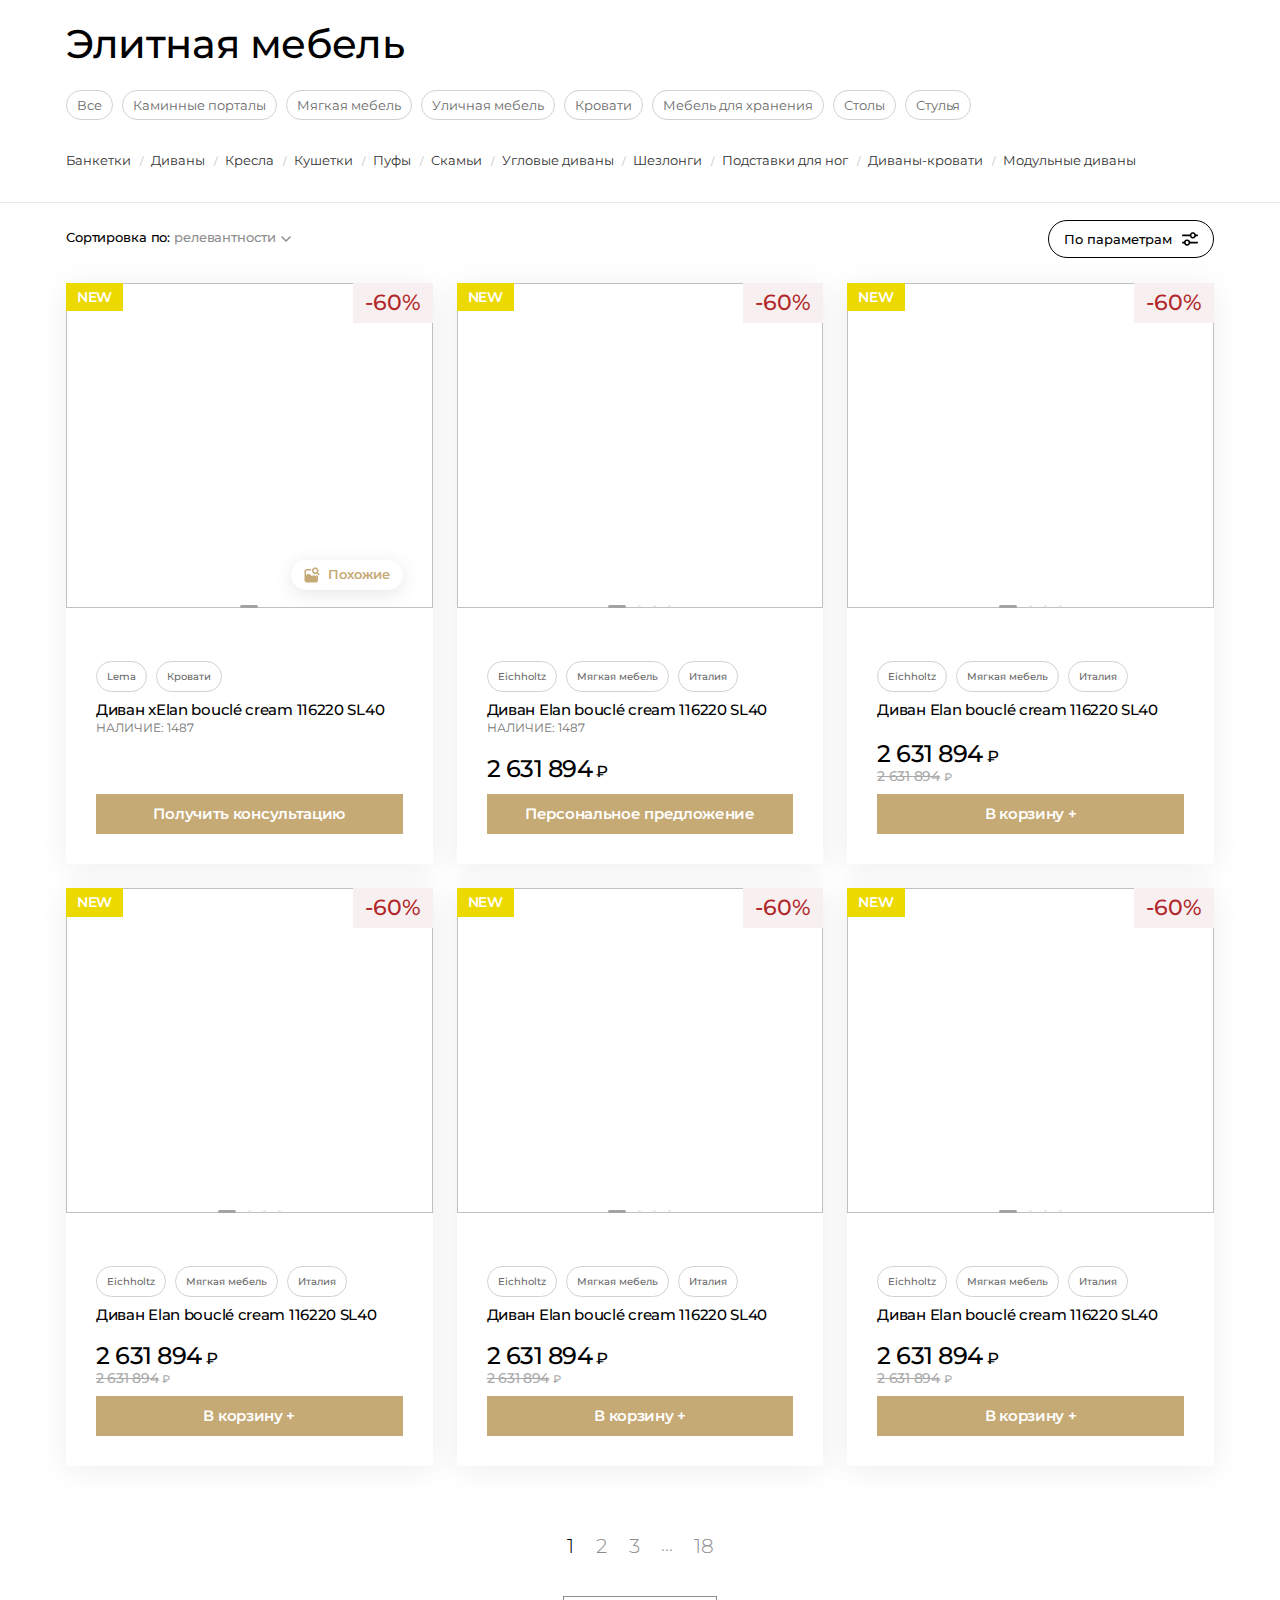
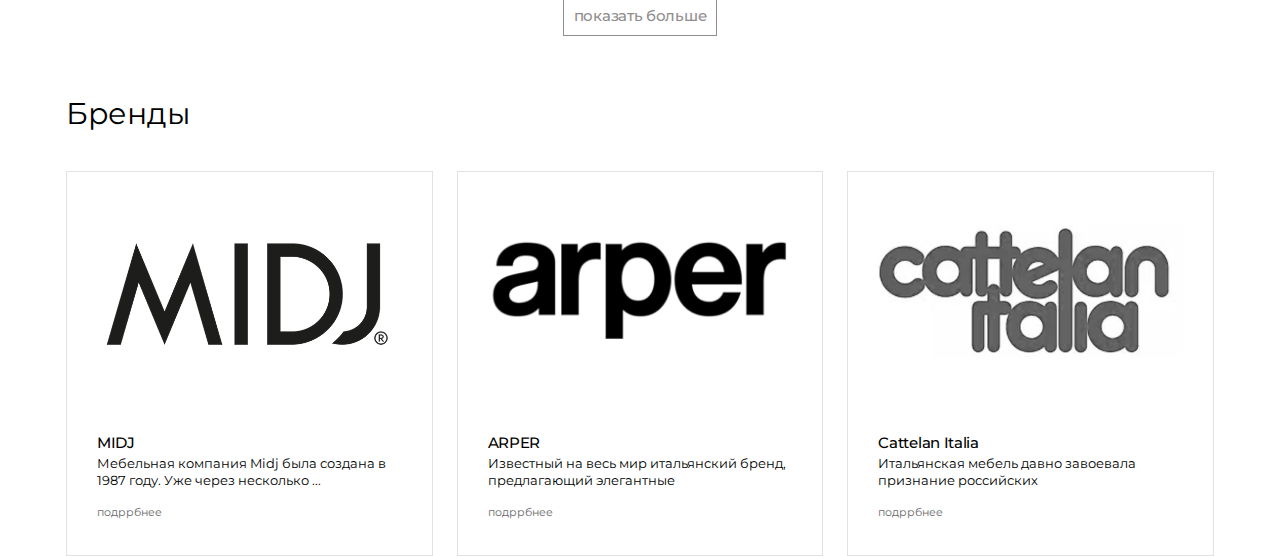
==== commit b8e669a9: "fix" ====
--- a/catalog-inner.html
+++ b/catalog-inner.html
@@ -2616,47 +2616,9 @@
 								</svg>
 							</button>
 						</div>
-						<div class="popup-add__product">
-							<div class="popup-add__product-row">
-								<div class="popup-add__product-img-wrap">
-									<img class="popup-add__product-img" src="https://idcollection.ru/upload/webp/resize_cache/6c1/400_400_1/bra_jade_112648_sl60_array.webp" alt="">
-									<div class="popup-add__product-is-new">NEW</div>
-									<div class="popup-add__product-sale">-60%</div>
-								</div>
-								<div class="popup-add__product-body">
-									<ul class="popup-add__product-tags">
-										<li>
-											<a href="tag.html">Lema</a>
-										</li>
-										<li>
-											<a href="tag.html">Кровати</a>
-										</li>
-									</ul>
-									<a href="index.html" class="popup-add__product-title">Приставной столик ZENA сет 2 шт 117619 SL20</a>
-									<div class="popup-add__product-bottom">
-										<div class="popup-add__product-price">2 631 894</div>
-										<div class="popup-add__product-basket">
-											<button class="popup-add__product-basket-delete" type="button">
-												<svg  viewBox="0 0 16 17" fill="none" xmlns="http://www.w3.org/2000/svg">
-													<path d="M3.04354 3.3758V13.4376C3.04344 13.7249 3.09995 14.0095 3.20986 14.275C3.31977 14.5404 3.48092 14.7817 3.6841 14.9848C3.88728 15.188 4.1285 15.3492 4.39398 15.4591C4.65947 15.569 4.94401 15.6255 5.23135 15.6254H11.3565C11.9366 15.6254 12.4928 15.395 12.903 14.9848C13.3131 14.5747 13.5435 14.0184 13.5435 13.4384V3.375M1.29395 3.3758H15.2939" stroke="currentColor" stroke-linecap="round" stroke-linejoin="round"/>
-													<path d="M5.66895 3.3752V2.0622C5.66873 1.88975 5.70256 1.71896 5.76848 1.55961C5.8344 1.40026 5.93112 1.25548 6.05309 1.13358C6.17507 1.01168 6.3199 0.915047 6.47929 0.849225C6.63869 0.783403 6.8095 0.749685 6.98195 0.750002H9.60635C9.77879 0.749685 9.94961 0.783403 10.109 0.849225C10.2684 0.915047 10.4132 1.01168 10.5352 1.13358C10.6572 1.25548 10.7539 1.40026 10.8198 1.55961C10.8857 1.71896 10.9196 1.88975 10.9193 2.0622V3.3752M6.54455 12.2012V7.828M10.0446 12.2012V7.828" stroke="currentColor" stroke-linecap="round" stroke-linejoin="round"/>
-												</svg>
-											</button>
-											<button class="popup-add__product-basket-sub" type="button">-</button>
-											<input class="popup-add__product-basket-count" value="0" type="number"/>
-											<button class="popup-add__product-basket-add" type="button">+</button>
-										</div>
-									</div>
-									<a class="popup-add__go" href="index.html">
-										<span>Перейти к оформлению</span>
-										<svg>
-											<use href="img/sprite.svg#long-arrow"></use>
-										</svg>
-									</a>
-								</div>
-							</div>
+						<div class="popup-add__products">
+					
 						</div>
-					
 				</div>
 				<h1 class="products-wrap__title">Элитная мебель</h1>
 				<div class="products-wrap__category-wrap">
@@ -2778,6 +2740,7 @@
 					</button>
 				</div>
 				<div class="products-grid js-products-observer">
+		
 					<div class="card-product">
 						<div class="card-product__is-new">NEW</div>
 						<div class="card-product__sale">-60%</div>
@@ -2785,15 +2748,7 @@
 							<a  href="#" class="card-product__slide">
 								<img src="https://idcollection.ru/upload/webp/resize_cache/339/400_400_1/divan_firenze_117190_array.webp" alt="">
 							</a>
-							<a href="#" class="card-product__slide">
-								<img src="https://idcollection.ru/upload/webp/resize_cache/82d/400_400_1/krovat_coventry_fabric_d_5231_htadboard_edge_in_canaletto_walnut_array.webp" alt="">
-							</a>
-							<a  href="#" class="card-product__slide">
-								<img src="https://idcollection.ru/upload/webp/resize_cache/1ed/400_400_1/podsvechnik_lapidos_s_117514_array.webp" alt="">
-							</a>
-							<a href="#" class="card-product__slide">
-								<img src="https://idcollection.ru/upload/webp/resize_cache/339/400_400_1/divan_firenze_117190_array.webp" alt="">
-							</a>
+						
 							<div class="card-product__slider-pagi"></div>
 							<a class="card-product__similar" href="/catalog.html">
 								<svg >
--- a/components/popup-add/popup-add.css
+++ b/components/popup-add/popup-add.css
@@ -436,6 +436,8 @@
 .popup-add__product-basket-delete svg {
   width: 18px;
   color: red;
+  pointer-events: none;
+  touch-action: none;
 }
 ._delete-active .popup-add__product-basket-delete {
   display: block;
